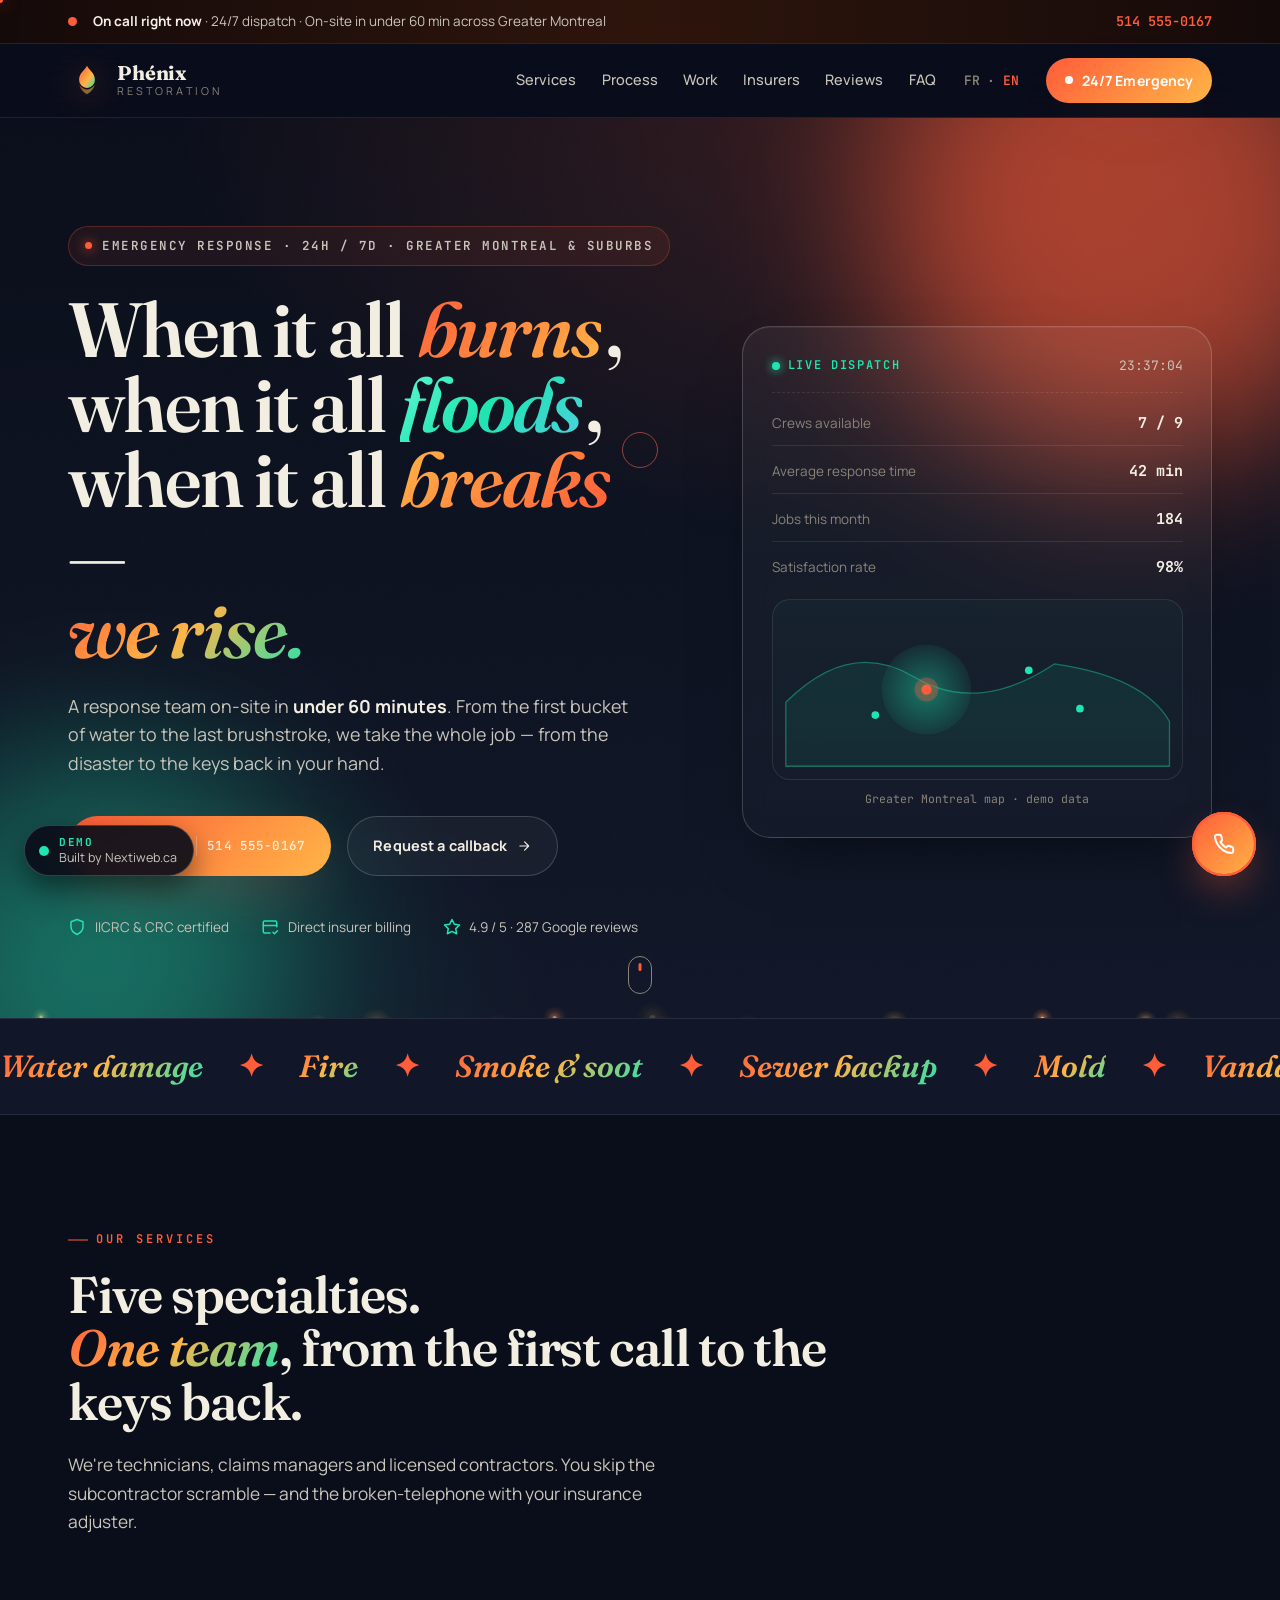
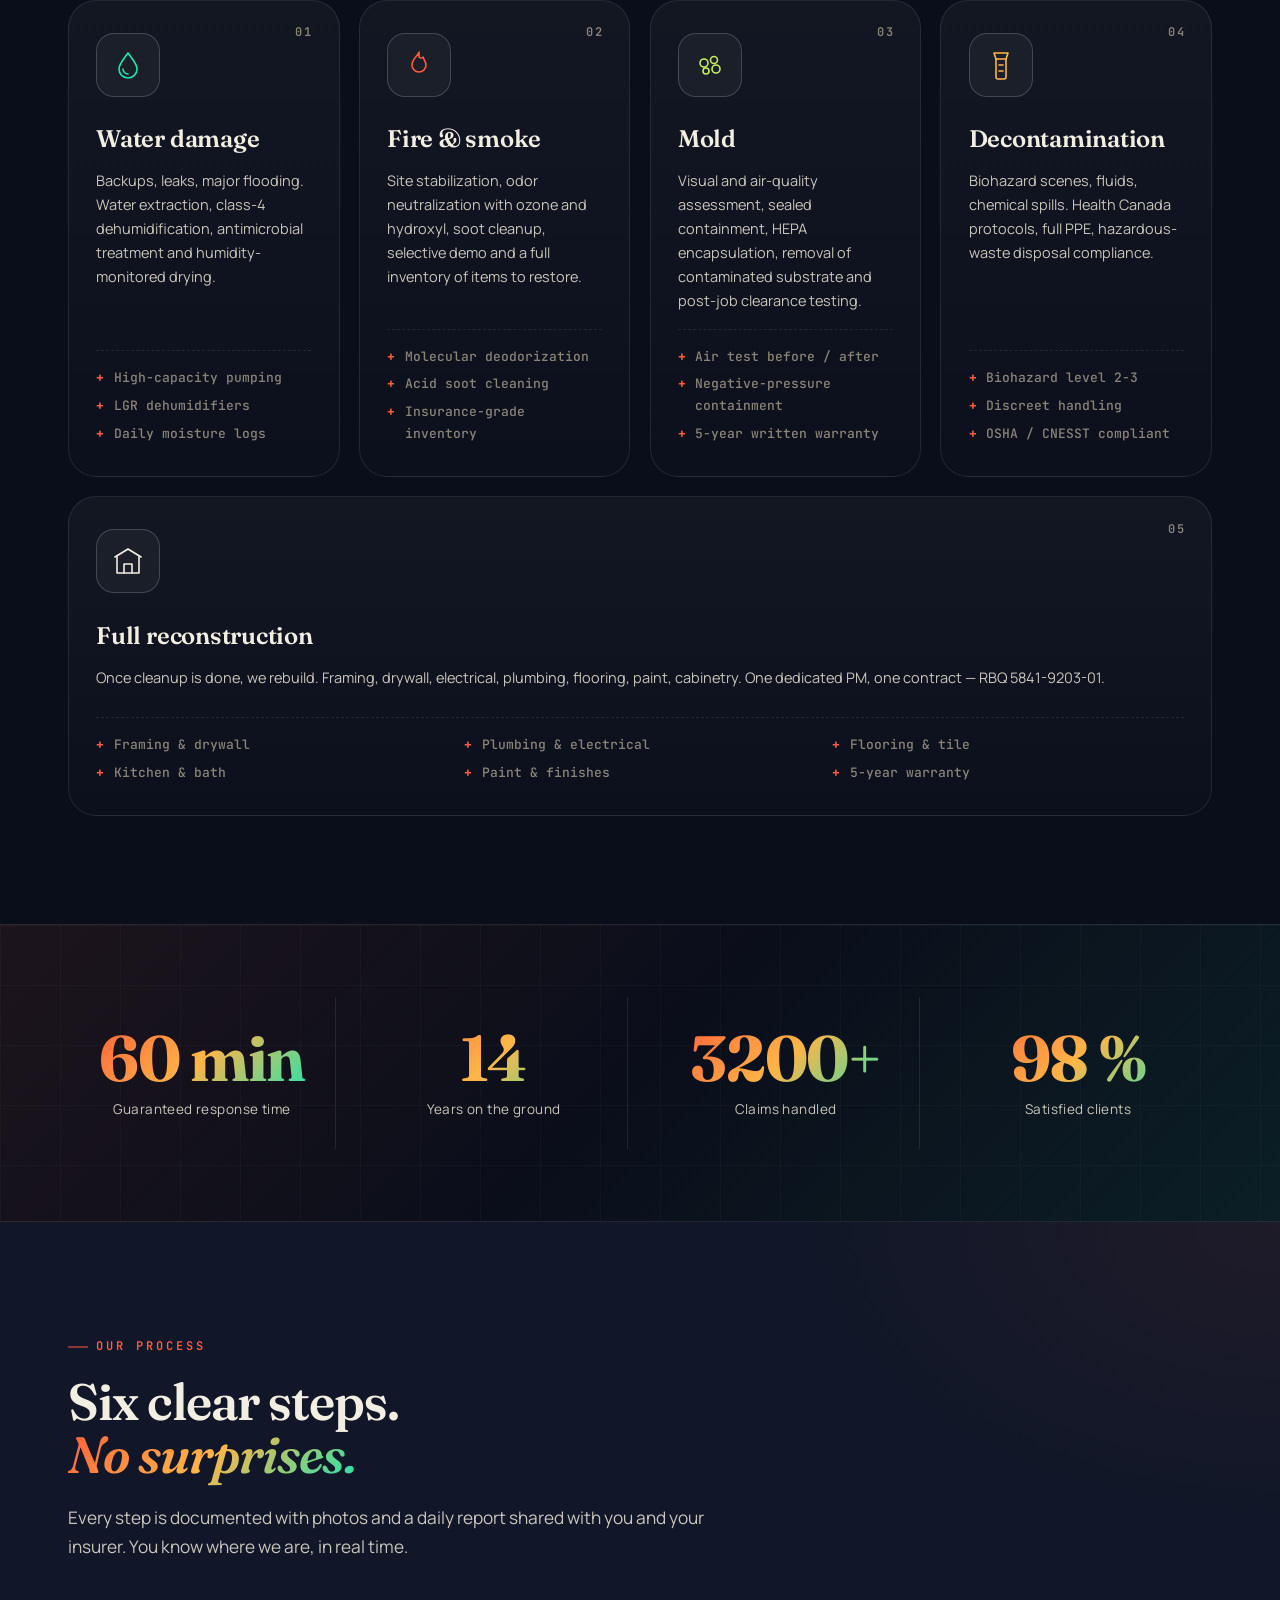
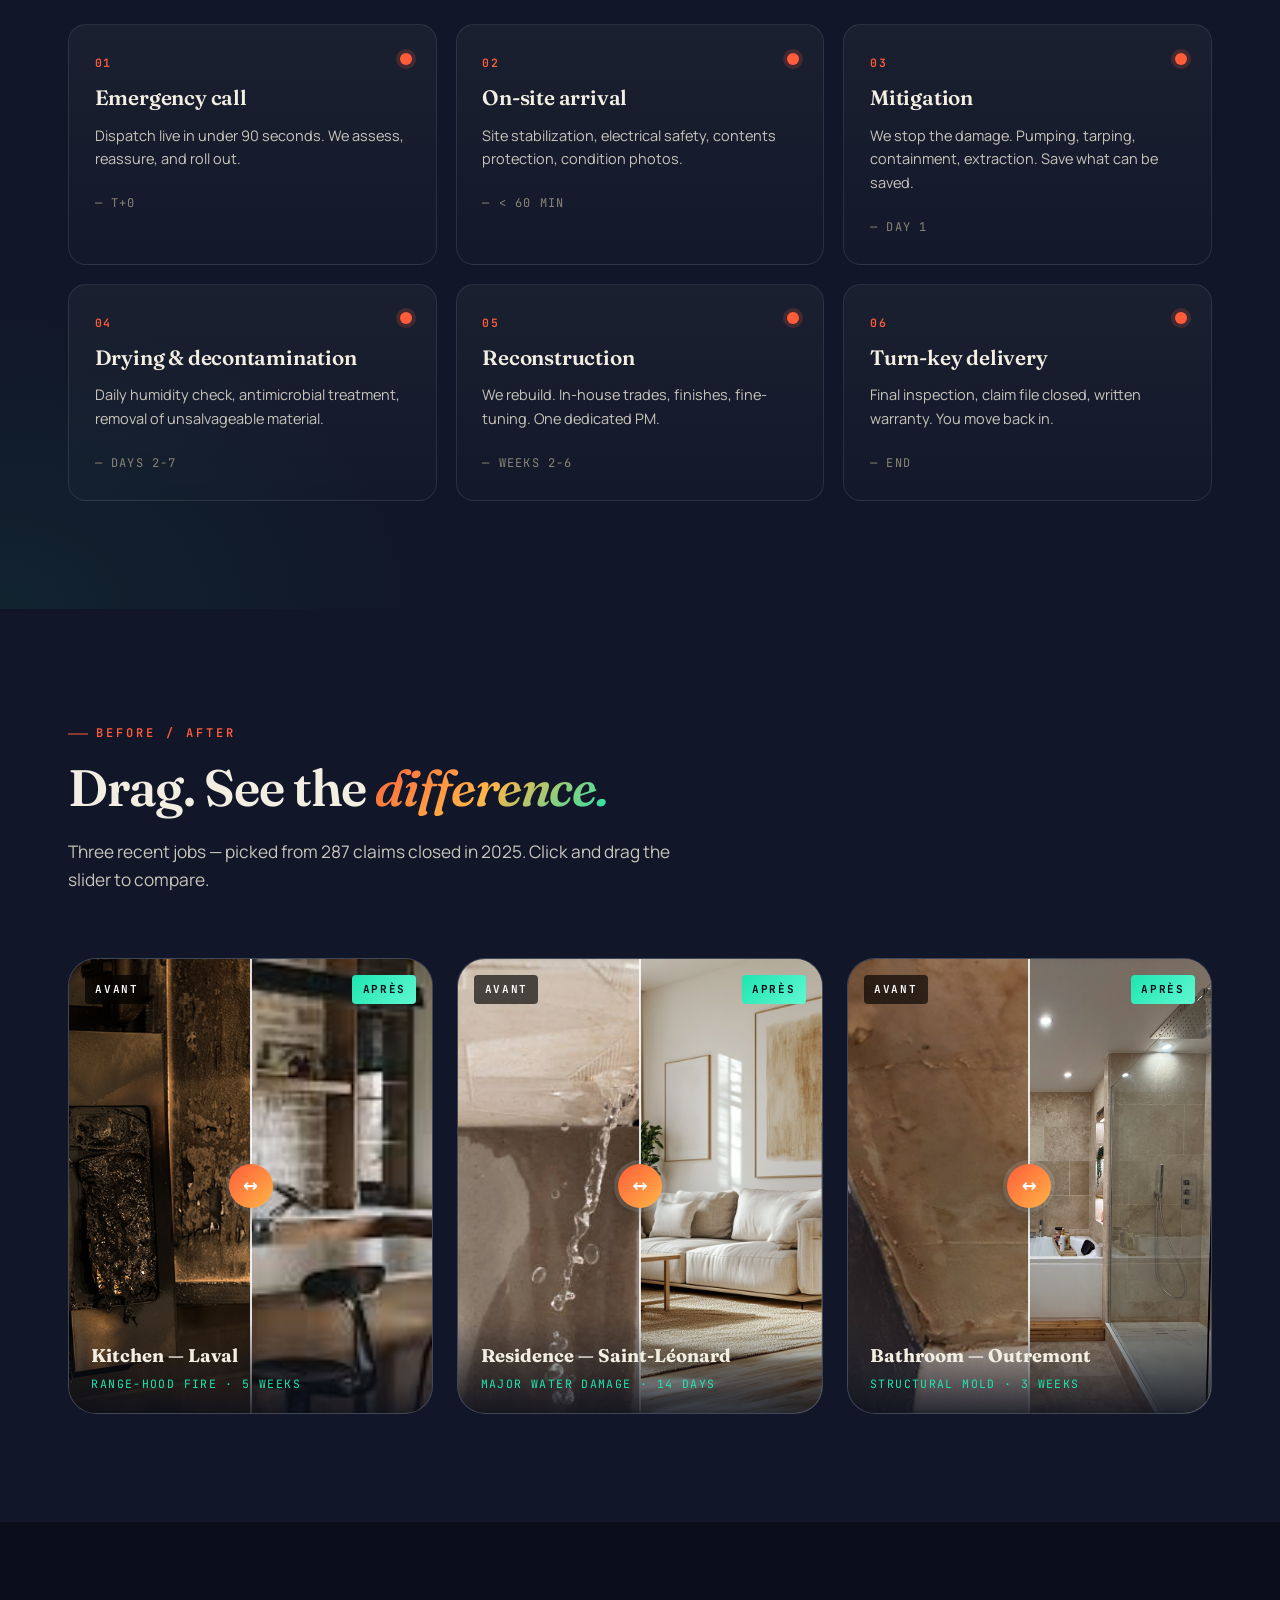
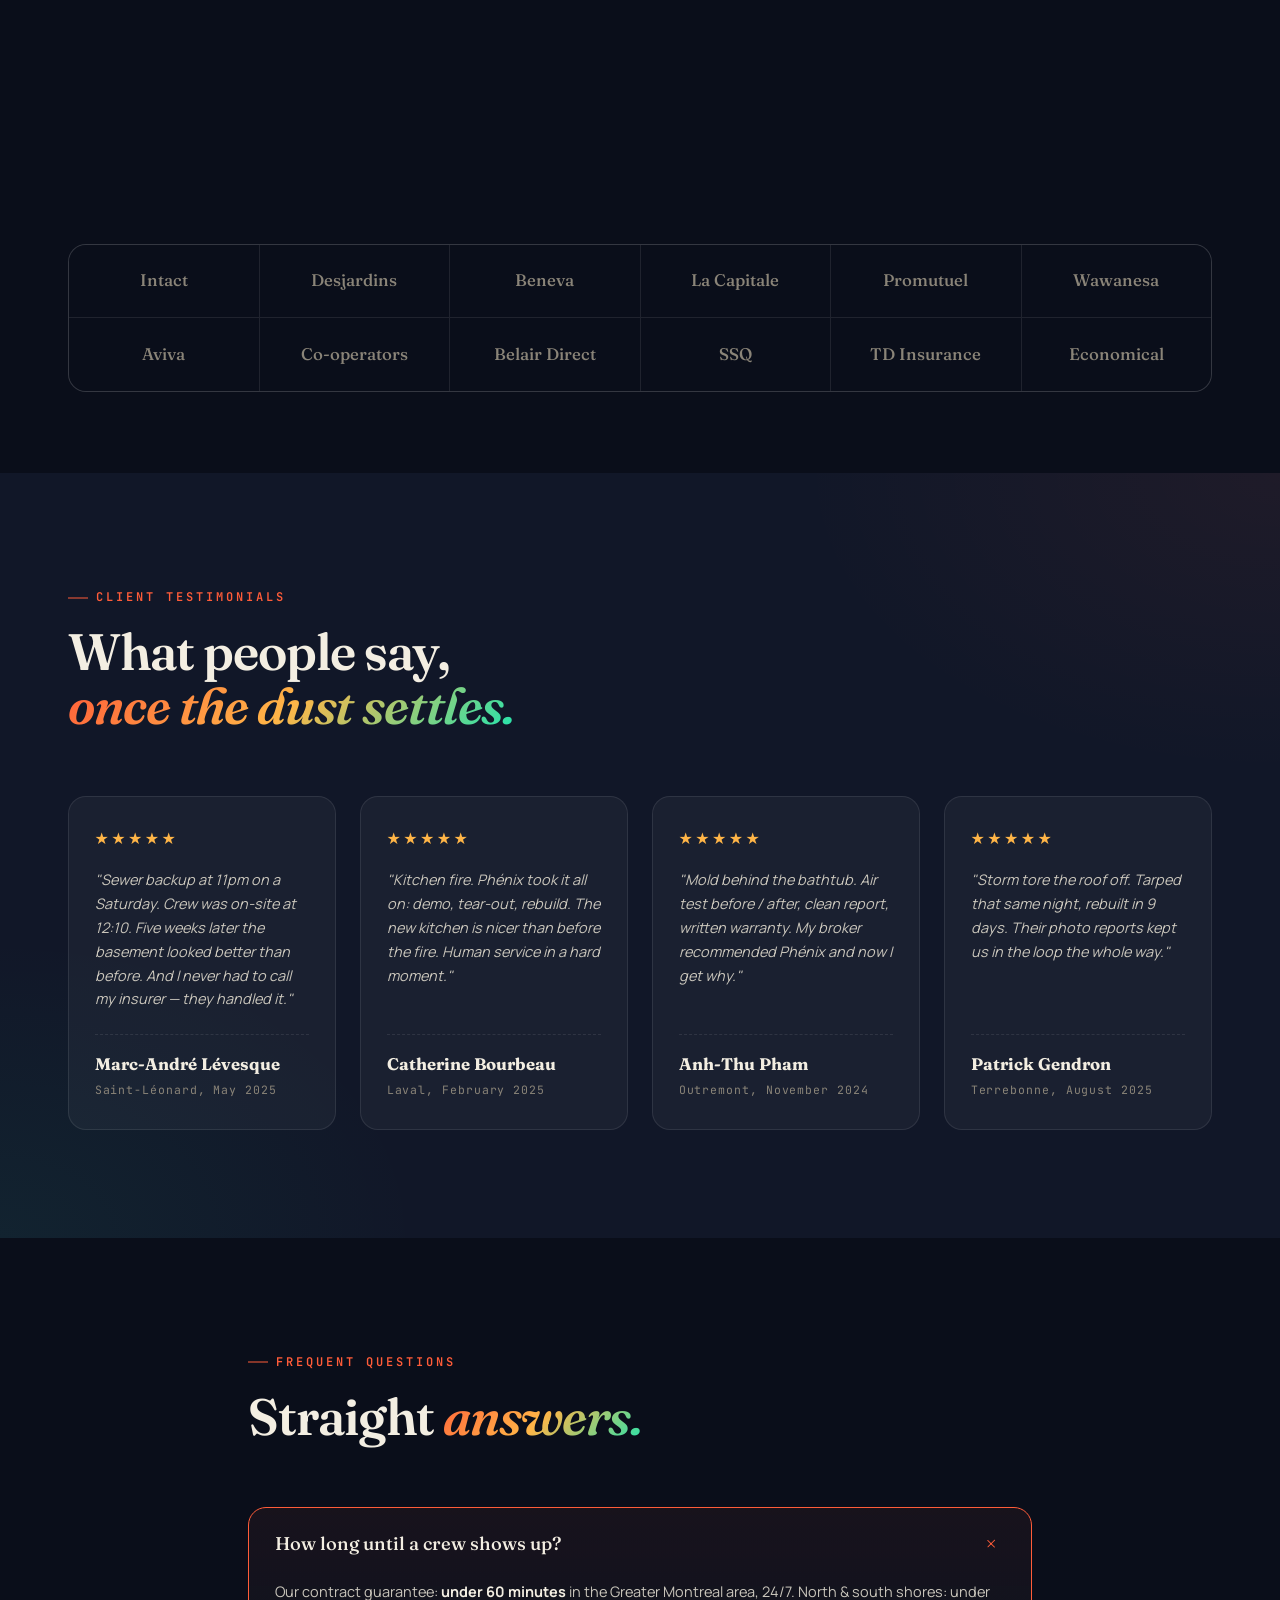
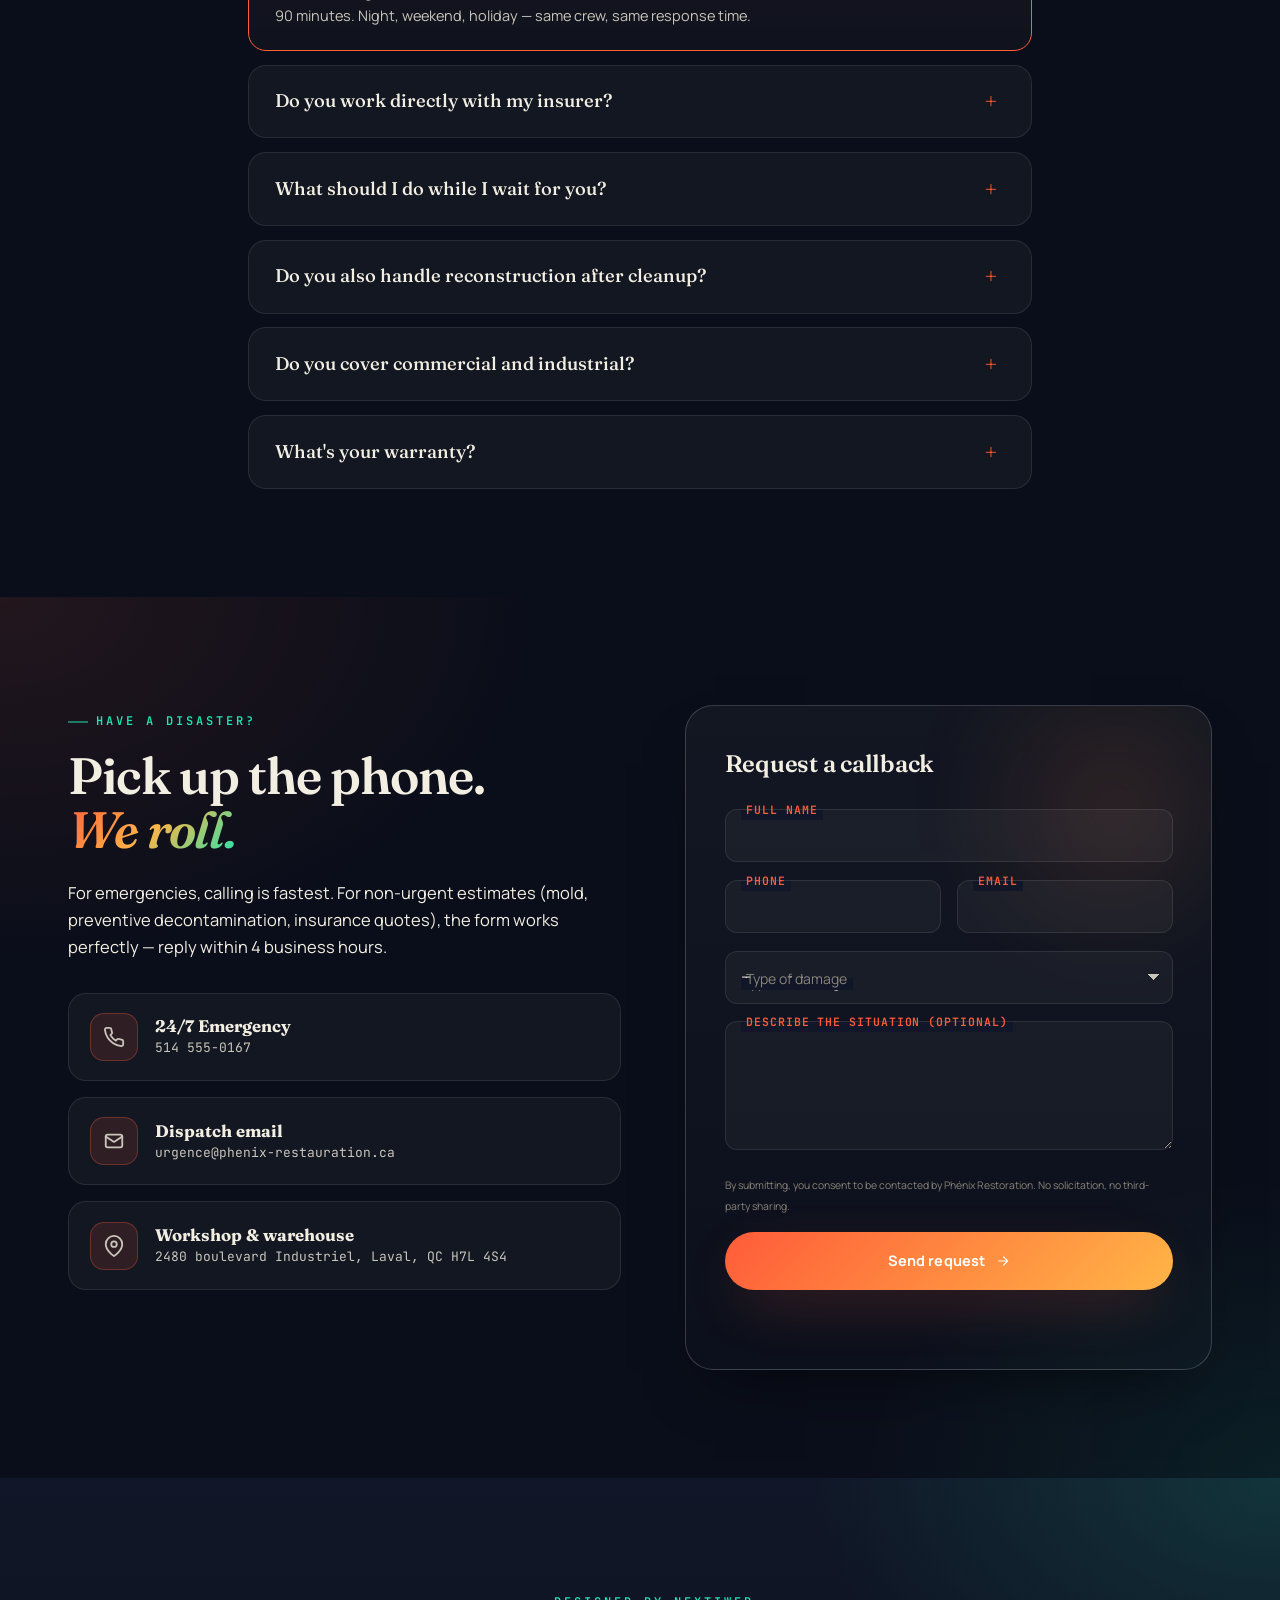
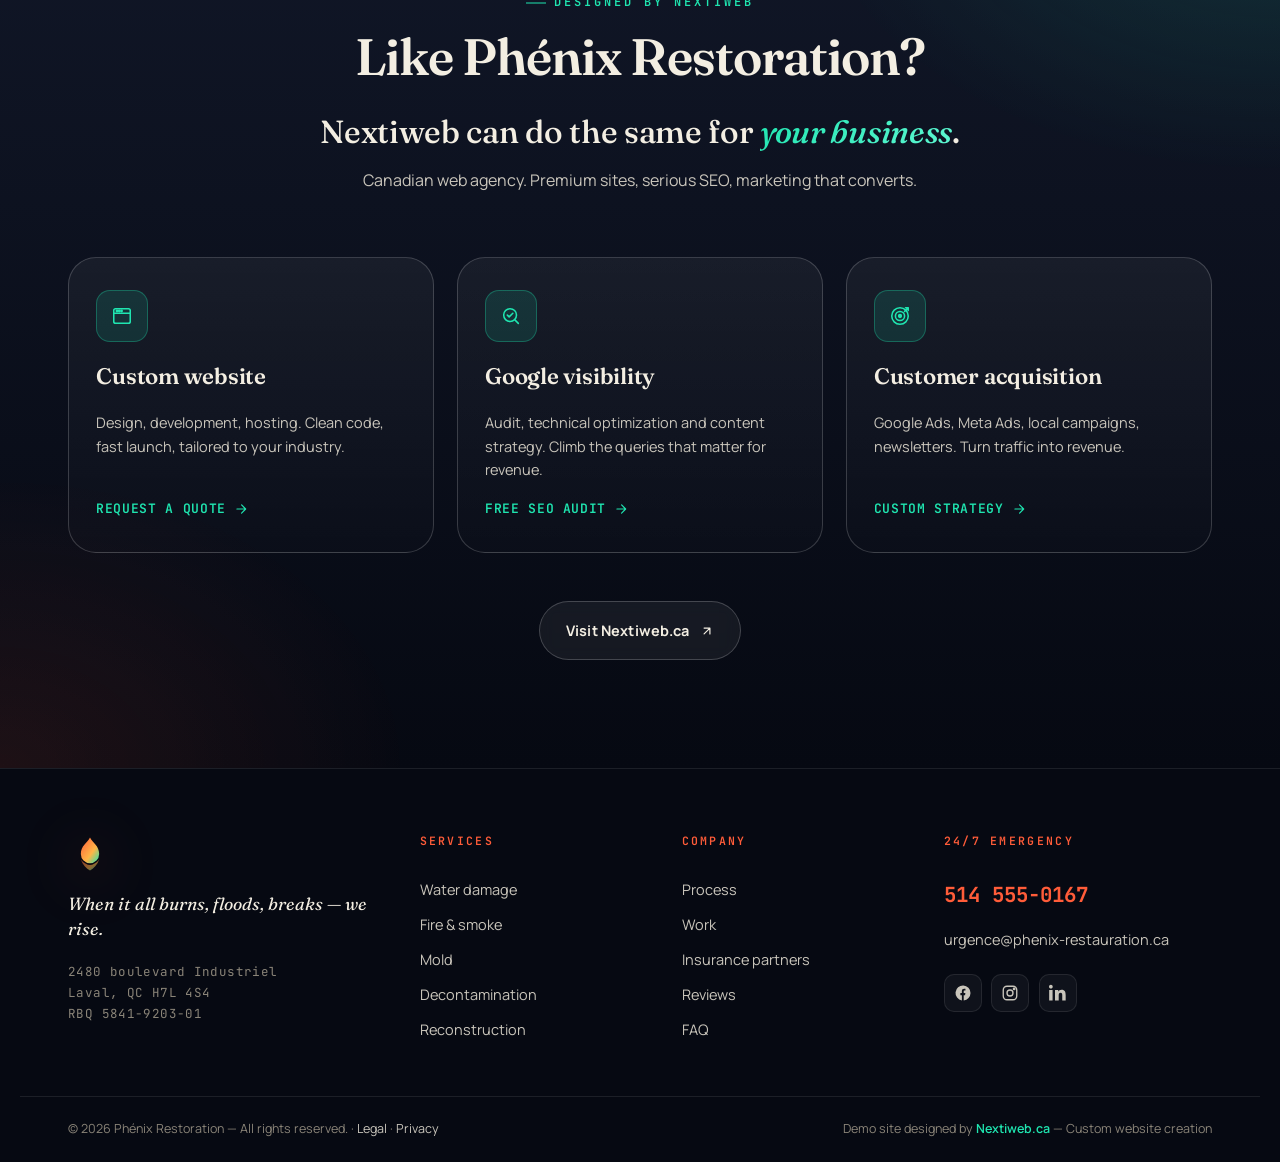
==== index-en.html @ 48ded391 "Restore all 3 BA cards — all client photos are authentic damage I was wrong: degat-eau-avant.jpg sho" ====
<!DOCTYPE html>
<html lang="en-CA">
<head>
  <meta charset="UTF-8" />
  <meta name="viewport" content="width=device-width, initial-scale=1.0" />
  <meta name="theme-color" content="#0a0e1a" />

  <title>Phénix Restoration — 24/7 Disaster Recovery | Water, Fire, Mold · Montreal</title>
  <meta name="description" content="Phénix Restoration responds in under 60 minutes across Quebec: water damage, fire, mold, decontamination and full reconstruction. IICRC certified, partner of major Canadian insurers." />
  <meta name="keywords" content="disaster restoration montreal, water damage quebec, fire restoration canada, mold remediation, 24/7 emergency restoration" />
  <meta name="robots" content="index, follow" />
  <link rel="canonical" href="https://phenix-restauration.ca/index-en.html" />
  <link rel="alternate" hreflang="fr-CA" href="https://phenix-restauration.ca/" />
  <link rel="alternate" hreflang="en-CA" href="https://phenix-restauration.ca/index-en.html" />
  <link rel="alternate" hreflang="x-default" href="https://phenix-restauration.ca/" />

  <meta property="og:locale" content="en_CA" />
  <meta property="og:type" content="website" />
  <meta property="og:title" content="Phénix Restoration — 24/7 Emergency Disaster Recovery" />
  <meta property="og:description" content="On-site in under 60 minutes. Water · Fire · Mold · Decontamination · Reconstruction. IICRC certified." />
  <meta property="og:url" content="https://phenix-restauration.ca/index-en.html" />
  <meta property="og:image" content="https://phenix-restauration.ca/images/og-cover.jpg" />
  <meta property="og:site_name" content="Phénix Restoration" />

  <link rel="icon" type="image/svg+xml" href="data:image/svg+xml,%3Csvg xmlns='http://www.w3.org/2000/svg' viewBox='0 0 64 64'%3E%3Cdefs%3E%3ClinearGradient id='g' x1='0%25' y1='0%25' x2='100%25' y2='100%25'%3E%3Cstop offset='0%25' stop-color='%23ff5c39'/%3E%3Cstop offset='100%25' stop-color='%23ffb547'/%3E%3C/linearGradient%3E%3C/defs%3E%3Ccircle cx='32' cy='32' r='30' fill='%230a0e1a'/%3E%3Cpath d='M32 14c-4 7-12 11-12 21a12 12 0 0024 0c0-10-8-14-12-21z' fill='url(%23g)'/%3E%3C/svg%3E" />

  <link rel="preconnect" href="https://fonts.googleapis.com" />
  <link rel="preconnect" href="https://fonts.gstatic.com" crossorigin />
  <link rel="preconnect" href="https://images.unsplash.com" crossorigin />
  <link href="https://fonts.googleapis.com/css2?family=Fraunces:opsz,wght@9..144,500;9..144,600;9..144,700;9..144,900&family=Manrope:wght@300;400;500;600;700;800&family=JetBrains+Mono:wght@400;600&display=swap" rel="stylesheet" />
  <link rel="stylesheet" href="css/style.css" />
</head>

<body>
  <div class="cursor-follower" id="cursorFollower" aria-hidden="true"></div>
  <div class="cursor-dot" id="cursorDot" aria-hidden="true"></div>

  <a href="#main" class="skip-link">Skip to main content</a>

  <div class="top-strip" role="status">
    <div class="top-strip__inner">
      <span class="pulse-dot" aria-hidden="true"></span>
      <span><strong>On call right now</strong> · 24/7 dispatch · On-site in under 60 min across Greater Montreal</span>
      <a href="tel:+15145550167" class="top-strip__phone">514&nbsp;555-0167</a>
    </div>
  </div>

  <header class="header" id="header" role="banner">
    <div class="header__inner">
      <a href="#hero" class="header__logo" aria-label="Phénix Restoration — Home">
        <span class="logo-mark" aria-hidden="true">
          <svg viewBox="0 0 48 48" width="38" height="38">
            <defs>
              <linearGradient id="logoGrad" x1="0%" y1="0%" x2="100%" y2="100%">
                <stop offset="0%" stop-color="#ff5c39"/>
                <stop offset="60%" stop-color="#ffb547"/>
                <stop offset="100%" stop-color="#1fe5b0"/>
              </linearGradient>
            </defs>
            <path d="M24 6c-3 6-10 9-10 18a10 10 0 0020 0c0-9-7-12-10-18z" fill="url(#logoGrad)"/>
            <path d="M14 30c2 6 6 10 10 12 4-2 8-6 10-12-3 4-7 6-10 6s-7-2-10-6z" fill="url(#logoGrad)" opacity=".55"/>
          </svg>
        </span>
        <span class="logo-text">
          <strong>Phénix</strong>
          <em>restoration</em>
        </span>
      </a>

      <nav class="header__nav" id="nav" aria-label="Main navigation">
        <a href="#services" class="header__link">Services</a>
        <a href="#processus" class="header__link">Process</a>
        <a href="#realisations" class="header__link">Work</a>
        <a href="#assureurs" class="header__link">Insurers</a>
        <a href="#avis" class="header__link">Reviews</a>
        <a href="#faq" class="header__link">FAQ</a>
        <div class="lang-switch" aria-label="Language">
          <a href="index.html" class="lang-switch__link" hreflang="fr-CA" lang="fr-CA">FR</a>
          <span aria-hidden="true">·</span>
          <a href="index-en.html" class="lang-switch__link is-active" hreflang="en-CA" lang="en-CA">EN</a>
        </div>
        <a href="tel:+15145550167" class="header__cta">
          <span class="header__cta-pulse" aria-hidden="true"></span>
          24/7 Emergency
        </a>
      </nav>

      <button class="header__burger" id="burger" aria-label="Open menu" aria-expanded="false" aria-controls="nav">
        <span></span><span></span><span></span>
      </button>
    </div>
  </header>

  <main id="main">

    <section class="hero" id="hero" aria-label="Phénix Restoration — Emergency disaster recovery">
      <canvas class="hero__embers" id="embers" aria-hidden="true"></canvas>
      <div class="hero__noise" aria-hidden="true"></div>
      <div class="hero__glow hero__glow--1" aria-hidden="true"></div>
      <div class="hero__glow hero__glow--2" aria-hidden="true"></div>

      <div class="hero__inner">
        <div class="hero__copy">
          <span class="hero__kicker">
            <span class="kicker-dot" aria-hidden="true"></span>
            Emergency response · 24h / 7d · Greater Montreal &amp; suburbs
          </span>
          <h1 class="hero__title">
            When it all <span class="word-wrap"><span class="word word--fire">burns</span></span>,<br/>
            when it all <span class="word-wrap"><span class="word word--water">floods</span></span>,<br/>
            when it all <span class="word-wrap"><span class="word word--break">breaks</span></span> —<br/>
            <span class="hero__title-end"><em>we rise.</em></span>
          </h1>
          <p class="hero__lead">
            A response team on-site in <strong>under 60 minutes</strong>. From the first bucket of water to the last brushstroke, we take the whole job — from the disaster to the keys back in your hand.
          </p>

          <div class="hero__actions">
            <a href="tel:+15145550167" class="btn btn--primary">
              <svg viewBox="0 0 24 24" width="18" height="18" fill="none" stroke="currentColor" stroke-width="2" stroke-linecap="round" stroke-linejoin="round" aria-hidden="true">
                <path d="M22 16.92v3a2 2 0 0 1-2.18 2 19.79 19.79 0 0 1-8.63-3.07 19.5 19.5 0 0 1-6-6 19.79 19.79 0 0 1-3.07-8.67A2 2 0 0 1 4.11 2h3a2 2 0 0 1 2 1.72 12.84 12.84 0 0 0 .7 2.81 2 2 0 0 1-.45 2.11L8.09 9.91a16 16 0 0 0 6 6l1.27-1.27a2 2 0 0 1 2.11-.45 12.84 12.84 0 0 0 2.81.7A2 2 0 0 1 22 16.92z"/>
              </svg>
              Call now
              <span class="btn__sub">514 555-0167</span>
            </a>
            <a href="#contact" class="btn btn--ghost">
              Request a callback
              <svg viewBox="0 0 24 24" width="14" height="14" fill="none" stroke="currentColor" stroke-width="2" stroke-linecap="round" stroke-linejoin="round" aria-hidden="true"><path d="M5 12h14M13 5l7 7-7 7"/></svg>
            </a>
          </div>

          <ul class="hero__trust">
            <li>
              <svg viewBox="0 0 24 24" width="18" height="18" fill="none" stroke="currentColor" stroke-width="2" stroke-linecap="round" stroke-linejoin="round" aria-hidden="true"><path d="M12 22s8-4 8-10V5l-8-3-8 3v7c0 6 8 10 8 10z"/></svg>
              IICRC &amp; CRC certified
            </li>
            <li>
              <svg viewBox="0 0 24 24" width="18" height="18" fill="none" stroke="currentColor" stroke-width="2" stroke-linecap="round" stroke-linejoin="round" aria-hidden="true"><path d="M21 11.5V6a2 2 0 0 0-2-2H5a2 2 0 0 0-2 2v12a2 2 0 0 0 2 2h7"/><path d="M3 10h18"/><path d="m16 19 2 2 4-4"/></svg>
              Direct insurer billing
            </li>
            <li>
              <svg viewBox="0 0 24 24" width="18" height="18" fill="none" stroke="currentColor" stroke-width="2" stroke-linecap="round" stroke-linejoin="round" aria-hidden="true"><polygon points="12 2 15.09 8.26 22 9.27 17 14.14 18.18 21.02 12 17.77 5.82 21.02 7 14.14 2 9.27 8.91 8.26 12 2"/></svg>
              4.9 / 5 · 287 Google reviews
            </li>
          </ul>
        </div>

        <aside class="hero__panel" aria-label="Dispatch panel">
          <div class="dispatch">
            <div class="dispatch__head">
              <span class="dispatch__live"><span></span> Live dispatch</span>
              <time class="dispatch__clock" id="dispatchClock">--:--:--</time>
            </div>
            <div class="dispatch__rows">
              <div class="dispatch__row">
                <span class="dispatch__label">Crews available</span>
                <span class="dispatch__value">7 / 9</span>
              </div>
              <div class="dispatch__row">
                <span class="dispatch__label">Average response time</span>
                <span class="dispatch__value">42 min</span>
              </div>
              <div class="dispatch__row">
                <span class="dispatch__label">Jobs this month</span>
                <span class="dispatch__value" data-counter="184">0</span>
              </div>
              <div class="dispatch__row">
                <span class="dispatch__label">Satisfaction rate</span>
                <span class="dispatch__value"><span data-counter="98">0</span>%</span>
              </div>
            </div>
            <div class="dispatch__map" aria-hidden="true">
              <svg viewBox="0 0 320 140" width="100%" height="100%">
                <defs>
                  <radialGradient id="mapBlob" cx="50%" cy="50%" r="60%">
                    <stop offset="0%" stop-color="#1fe5b0" stop-opacity=".4"/>
                    <stop offset="100%" stop-color="#1fe5b0" stop-opacity="0"/>
                  </radialGradient>
                </defs>
                <path d="M10 80 Q60 30 110 60 T220 50 Q290 60 310 95 L310 130 L10 130 Z" fill="rgba(31,229,176,.08)" stroke="rgba(31,229,176,.4)" stroke-width="1"/>
                <circle cx="120" cy="70" r="35" fill="url(#mapBlob)"/>
                <circle cx="120" cy="70" r="4" fill="#ff5c39"><animate attributeName="r" values="4;12;4" dur="2.5s" repeatCount="indefinite"/><animate attributeName="opacity" values="1;0;1" dur="2.5s" repeatCount="indefinite"/></circle>
                <circle cx="120" cy="70" r="4" fill="#ff5c39"/>
                <circle cx="200" cy="55" r="3" fill="#1fe5b0"/>
                <circle cx="240" cy="85" r="3" fill="#1fe5b0"/>
                <circle cx="80" cy="90" r="3" fill="#1fe5b0"/>
              </svg>
            </div>
            <p class="dispatch__note">Greater Montreal map · demo data</p>
          </div>
        </aside>
      </div>

      <a href="#urgence-bar" class="hero__scroll" aria-label="Scroll">
        <span></span>
      </a>
    </section>

    <section class="urgence-bar" id="urgence-bar" aria-label="Emergency types covered">
      <div class="marquee">
        <div class="marquee__track">
          <span>Water damage</span><span aria-hidden="true">✦</span>
          <span>Fire</span><span aria-hidden="true">✦</span>
          <span>Smoke &amp; soot</span><span aria-hidden="true">✦</span>
          <span>Sewer backup</span><span aria-hidden="true">✦</span>
          <span>Mold</span><span aria-hidden="true">✦</span>
          <span>Vandalism</span><span aria-hidden="true">✦</span>
          <span>Storm &amp; wind</span><span aria-hidden="true">✦</span>
          <span>Decontamination</span><span aria-hidden="true">✦</span>
          <span>Reconstruction</span><span aria-hidden="true">✦</span>
          <span>Water damage</span><span aria-hidden="true">✦</span>
          <span>Fire</span><span aria-hidden="true">✦</span>
          <span>Smoke &amp; soot</span><span aria-hidden="true">✦</span>
          <span>Sewer backup</span><span aria-hidden="true">✦</span>
          <span>Mold</span><span aria-hidden="true">✦</span>
          <span>Vandalism</span><span aria-hidden="true">✦</span>
          <span>Storm &amp; wind</span><span aria-hidden="true">✦</span>
          <span>Decontamination</span><span aria-hidden="true">✦</span>
          <span>Reconstruction</span><span aria-hidden="true">✦</span>
        </div>
      </div>
    </section>

    <section class="section" id="services" aria-labelledby="services-title">
      <div class="container">
        <div class="section__header">
          <span class="eyebrow">Our services</span>
          <h2 id="services-title" class="section__title">Five specialties.<br/><em>One team</em>, from the first call to the keys back.</h2>
          <p class="section__lead">We're technicians, claims managers and licensed contractors. You skip the subcontractor scramble — and the broken-telephone with your insurance adjuster.</p>
        </div>

        <div class="services">
          <article class="service" data-tilt>
            <div class="service__icon service__icon--water" aria-hidden="true">
              <svg viewBox="0 0 32 32" width="32" height="32" fill="none" stroke="currentColor" stroke-width="1.6" stroke-linecap="round" stroke-linejoin="round">
                <path d="M16 4c-5 7-9 11-9 16a9 9 0 0018 0c0-5-4-9-9-16z"/>
                <path d="M11 20a5 5 0 005 5"/>
              </svg>
            </div>
            <span class="service__num">01</span>
            <h3 class="service__title">Water damage</h3>
            <p>Backups, leaks, major flooding. Water extraction, class-4 dehumidification, antimicrobial treatment and humidity-monitored drying.</p>
            <ul class="service__list">
              <li>High-capacity pumping</li>
              <li>LGR dehumidifiers</li>
              <li>Daily moisture logs</li>
            </ul>
            <span class="service__hover" aria-hidden="true"></span>
          </article>

          <article class="service" data-tilt>
            <div class="service__icon service__icon--fire" aria-hidden="true">
              <svg viewBox="0 0 32 32" width="32" height="32" fill="none" stroke="currentColor" stroke-width="1.6" stroke-linecap="round" stroke-linejoin="round">
                <path d="M16 3c-2 5-7 7-7 13a7 7 0 0014 0c0-3-2-5-3-8-1 1-2 2-4 0z"/>
              </svg>
            </div>
            <span class="service__num">02</span>
            <h3 class="service__title">Fire &amp; smoke</h3>
            <p>Site stabilization, odor neutralization with ozone and hydroxyl, soot cleanup, selective demo and a full inventory of items to restore.</p>
            <ul class="service__list">
              <li>Molecular deodorization</li>
              <li>Acid soot cleaning</li>
              <li>Insurance-grade inventory</li>
            </ul>
            <span class="service__hover" aria-hidden="true"></span>
          </article>

          <article class="service" data-tilt>
            <div class="service__icon service__icon--mold" aria-hidden="true">
              <svg viewBox="0 0 32 32" width="32" height="32" fill="none" stroke="currentColor" stroke-width="1.6" stroke-linecap="round" stroke-linejoin="round">
                <circle cx="10" cy="14" r="4"/>
                <circle cx="20" cy="11" r="3.5"/>
                <circle cx="22" cy="20" r="4"/>
                <circle cx="12" cy="22" r="3"/>
              </svg>
            </div>
            <span class="service__num">03</span>
            <h3 class="service__title">Mold</h3>
            <p>Visual and air-quality assessment, sealed containment, HEPA encapsulation, removal of contaminated substrate and post-job clearance testing.</p>
            <ul class="service__list">
              <li>Air test before / after</li>
              <li>Negative-pressure containment</li>
              <li>5-year written warranty</li>
            </ul>
            <span class="service__hover" aria-hidden="true"></span>
          </article>

          <article class="service" data-tilt>
            <div class="service__icon service__icon--decon" aria-hidden="true">
              <svg viewBox="0 0 32 32" width="32" height="32" fill="none" stroke="currentColor" stroke-width="1.6" stroke-linecap="round" stroke-linejoin="round">
                <path d="M9 4h14l-2 6h-10z"/>
                <path d="M11 10v18a2 2 0 002 2h6a2 2 0 002-2V10"/>
                <path d="M14 16h4M14 22h4"/>
              </svg>
            </div>
            <span class="service__num">04</span>
            <h3 class="service__title">Decontamination</h3>
            <p>Biohazard scenes, fluids, chemical spills. Health Canada protocols, full PPE, hazardous-waste disposal compliance.</p>
            <ul class="service__list">
              <li>Biohazard level 2-3</li>
              <li>Discreet handling</li>
              <li>OSHA / CNESST compliant</li>
            </ul>
            <span class="service__hover" aria-hidden="true"></span>
          </article>

          <article class="service service--wide" data-tilt>
            <div class="service__icon service__icon--rebuild" aria-hidden="true">
              <svg viewBox="0 0 32 32" width="32" height="32" fill="none" stroke="currentColor" stroke-width="1.6" stroke-linecap="round" stroke-linejoin="round">
                <path d="M3 12 16 4l13 8"/>
                <path d="M5 11v17h22V11"/>
                <path d="M12 28v-9h8v9"/>
              </svg>
            </div>
            <span class="service__num">05</span>
            <h3 class="service__title">Full reconstruction</h3>
            <p>Once cleanup is done, we rebuild. Framing, drywall, electrical, plumbing, flooring, paint, cabinetry. One dedicated PM, one contract — RBQ 5841-9203-01.</p>
            <ul class="service__list service__list--cols">
              <li>Framing &amp; drywall</li>
              <li>Plumbing &amp; electrical</li>
              <li>Flooring &amp; tile</li>
              <li>Kitchen &amp; bath</li>
              <li>Paint &amp; finishes</li>
              <li>5-year warranty</li>
            </ul>
            <span class="service__hover" aria-hidden="true"></span>
          </article>
        </div>
      </div>
    </section>

    <section class="stats-banner" aria-label="Key numbers">
      <div class="container">
        <div class="stats-banner__grid">
          <div class="stat-card">
            <strong data-counter="60" data-suffix=" min">0</strong>
            <span>Guaranteed response time</span>
          </div>
          <div class="stat-card">
            <strong data-counter="14">0</strong>
            <span>Years on the ground</span>
          </div>
          <div class="stat-card">
            <strong data-counter="3200" data-suffix="+">0</strong>
            <span>Claims handled</span>
          </div>
          <div class="stat-card">
            <strong data-counter="98" data-suffix=" %">0</strong>
            <span>Satisfied clients</span>
          </div>
        </div>
      </div>
    </section>

    <section class="section section--alt" id="processus" aria-labelledby="process-title">
      <div class="container">
        <div class="section__header">
          <span class="eyebrow">Our process</span>
          <h2 id="process-title" class="section__title">Six clear steps.<br/><em>No surprises.</em></h2>
          <p class="section__lead">Every step is documented with photos and a daily report shared with you and your insurer. You know where we are, in real time.</p>
        </div>

        <ol class="timeline">
          <li class="timeline__step">
            <span class="timeline__num">01</span>
            <div class="timeline__bullet" aria-hidden="true"></div>
            <h3>Emergency call</h3>
            <p>Dispatch live in under 90 seconds. We assess, reassure, and roll out.</p>
            <span class="timeline__time">— T+0</span>
          </li>
          <li class="timeline__step">
            <span class="timeline__num">02</span>
            <div class="timeline__bullet" aria-hidden="true"></div>
            <h3>On-site arrival</h3>
            <p>Site stabilization, electrical safety, contents protection, condition photos.</p>
            <span class="timeline__time">— &lt; 60 min</span>
          </li>
          <li class="timeline__step">
            <span class="timeline__num">03</span>
            <div class="timeline__bullet" aria-hidden="true"></div>
            <h3>Mitigation</h3>
            <p>We stop the damage. Pumping, tarping, containment, extraction. Save what can be saved.</p>
            <span class="timeline__time">— Day 1</span>
          </li>
          <li class="timeline__step">
            <span class="timeline__num">04</span>
            <div class="timeline__bullet" aria-hidden="true"></div>
            <h3>Drying &amp; decontamination</h3>
            <p>Daily humidity check, antimicrobial treatment, removal of unsalvageable material.</p>
            <span class="timeline__time">— Days 2-7</span>
          </li>
          <li class="timeline__step">
            <span class="timeline__num">05</span>
            <div class="timeline__bullet" aria-hidden="true"></div>
            <h3>Reconstruction</h3>
            <p>We rebuild. In-house trades, finishes, fine-tuning. One dedicated PM.</p>
            <span class="timeline__time">— Weeks 2-6</span>
          </li>
          <li class="timeline__step">
            <span class="timeline__num">06</span>
            <div class="timeline__bullet" aria-hidden="true"></div>
            <h3>Turn-key delivery</h3>
            <p>Final inspection, claim file closed, written warranty. You move back in.</p>
            <span class="timeline__time">— End</span>
          </li>
        </ol>
      </div>
    </section>

    <section class="section section--ba" id="realisations" aria-labelledby="ba-title">
      <div class="container">
        <div class="section__header">
          <span class="eyebrow">Before / after</span>
          <h2 id="ba-title" class="section__title">Drag. See the <em>difference.</em></h2>
          <p class="section__lead">Three recent jobs — picked from 287 claims closed in 2025. Click and drag the slider to compare.</p>
        </div>

        <div class="ba-grid">
          <figure class="ba" data-ba>
            <div class="ba__before"><img src="images/cuisine-avant.jpg" alt="Kitchen after fire, soot on walls and burnt cabinets" width="1200" height="800" loading="lazy"/></div>
            <div class="ba__after"><img src="images/cuisine-apres.jpg" alt="Rebuilt and refinished kitchen after fire" width="1200" height="800" loading="lazy"/></div>
            <div class="ba__handle" aria-hidden="true"><span></span></div>
            <input type="range" min="0" max="100" value="50" class="ba__range" aria-label="Before / after slider — kitchen fire"/>
            <figcaption class="ba__cap">
              <strong>Kitchen — Laval</strong>
              <span>Range-hood fire · 5 weeks</span>
            </figcaption>
          </figure>

          <figure class="ba" data-ba>
            <div class="ba__before"><img src="images/degat-eau-avant.jpg" alt="Damaged ceiling with major water leak and infiltration" width="1200" height="800" loading="lazy"/></div>
            <div class="ba__after"><img src="images/salon-apres.jpg" alt="Living room restored and refinished after water damage" width="1200" height="800" loading="lazy"/></div>
            <div class="ba__handle" aria-hidden="true"><span></span></div>
            <input type="range" min="0" max="100" value="50" class="ba__range" aria-label="Before / after slider — water damage"/>
            <figcaption class="ba__cap">
              <strong>Residence — Saint-Léonard</strong>
              <span>Major water damage · 14 days</span>
            </figcaption>
          </figure>

          <figure class="ba" data-ba>
            <div class="ba__before"><img src="images/moisissure-avant.jpg" alt="Ceiling and wall damaged by mold and moisture" width="1200" height="800" loading="lazy"/></div>
            <div class="ba__after"><img src="images/salle-bain-apres.webp" alt="Bathroom after full decontamination and renovation" width="1200" height="800" loading="lazy"/></div>
            <div class="ba__handle" aria-hidden="true"><span></span></div>
            <input type="range" min="0" max="100" value="50" class="ba__range" aria-label="Before / after slider — mold damage"/>
            <figcaption class="ba__cap">
              <strong>Bathroom — Outremont</strong>
              <span>Structural mold · 3 weeks</span>
            </figcaption>
          </figure>
        </div>
      </div>
    </section>

    <section class="section section--insurers" id="assureurs" aria-labelledby="insurers-title">
      <div class="container">
        <div class="section__header section__header--center">
          <span class="eyebrow">Accredited partners</span>
          <h2 id="insurers-title" class="section__title section__title--center">We speak fluent <em>"insurance"</em>.</h2>
          <p class="section__lead section__lead--center">Direct billing, claim file management, transparent communication with your adjuster. You don't pay a cent up front.</p>
        </div>

        <div class="logos">
          <span class="logos__item">Intact</span>
          <span class="logos__item">Desjardins</span>
          <span class="logos__item">Beneva</span>
          <span class="logos__item">La Capitale</span>
          <span class="logos__item">Promutuel</span>
          <span class="logos__item">Wawanesa</span>
          <span class="logos__item">Aviva</span>
          <span class="logos__item">Co-operators</span>
          <span class="logos__item">Belair Direct</span>
          <span class="logos__item">SSQ</span>
          <span class="logos__item">TD Insurance</span>
          <span class="logos__item">Economical</span>
        </div>
      </div>
    </section>

    <section class="section section--alt" id="avis" aria-labelledby="reviews-title">
      <div class="container">
        <div class="section__header">
          <span class="eyebrow">Client testimonials</span>
          <h2 id="reviews-title" class="section__title">What people say,<br/><em>once the dust settles.</em></h2>
        </div>

        <div class="reviews">
          <article class="review">
            <div class="review__stars" aria-label="5 of 5">★★★★★</div>
            <blockquote>"Sewer backup at 11pm on a Saturday. Crew was on-site at 12:10. Five weeks later the basement looked better than before. And I never had to call my insurer — they handled it."</blockquote>
            <footer>
              <strong>Marc-André Lévesque</strong>
              <span>Saint-Léonard, May 2025</span>
            </footer>
          </article>
          <article class="review">
            <div class="review__stars" aria-label="5 of 5">★★★★★</div>
            <blockquote>"Kitchen fire. Phénix took it all on: demo, tear-out, rebuild. The new kitchen is nicer than before the fire. Human service in a hard moment."</blockquote>
            <footer>
              <strong>Catherine Bourbeau</strong>
              <span>Laval, February 2025</span>
            </footer>
          </article>
          <article class="review">
            <div class="review__stars" aria-label="5 of 5">★★★★★</div>
            <blockquote>"Mold behind the bathtub. Air test before / after, clean report, written warranty. My broker recommended Phénix and now I get why."</blockquote>
            <footer>
              <strong>Anh-Thu Pham</strong>
              <span>Outremont, November 2024</span>
            </footer>
          </article>
          <article class="review">
            <div class="review__stars" aria-label="5 of 5">★★★★★</div>
            <blockquote>"Storm tore the roof off. Tarped that same night, rebuilt in 9 days. Their photo reports kept us in the loop the whole way."</blockquote>
            <footer>
              <strong>Patrick Gendron</strong>
              <span>Terrebonne, August 2025</span>
            </footer>
          </article>
        </div>
      </div>
    </section>

    <section class="section" id="faq" aria-labelledby="faq-title">
      <div class="container container--narrow">
        <div class="section__header">
          <span class="eyebrow">Frequent questions</span>
          <h2 id="faq-title" class="section__title">Straight <em>answers.</em></h2>
        </div>

        <div class="faq">
          <details class="faq__item" open>
            <summary>How long until a crew shows up?</summary>
            <div class="faq__body">
              <p>Our contract guarantee: <strong>under 60 minutes</strong> in the Greater Montreal area, 24/7. North &amp; south shores: under 90 minutes. Night, weekend, holiday — same crew, same response time.</p>
            </div>
          </details>
          <details class="faq__item">
            <summary>Do you work directly with my insurer?</summary>
            <div class="faq__body">
              <p>Yes. We're accredited partners of every major Canadian insurer: Intact, Desjardins, La Capitale, Beneva, Promutuel, Wawanesa, Aviva, Co-operators, Belair Direct, SSQ, TD Insurance, Economical. We handle <strong>direct billing</strong> and the claim file. You don't pull out your credit card.</p>
            </div>
          </details>
          <details class="faq__item">
            <summary>What should I do while I wait for you?</summary>
            <div class="faq__body">
              <p>Shut off water or gas <em>if it's safe to do so</em>. <strong>Do not enter</strong> flooded rooms if power is still live. Photograph the damage for your insurer (wide shots, close-ups, appliance labels if possible). Our dispatch stays on the line with you until the crew arrives.</p>
            </div>
          </details>
          <details class="faq__item">
            <summary>Do you also handle reconstruction after cleanup?</summary>
            <div class="faq__body">
              <p>Yes. We take the full chain: emergency, mitigation, drying, decontamination, selective demo, and <strong>rebuild</strong> (drywall, flooring, paint, electrical, plumbing, cabinetry, finishes). RBQ 5841-9203-01. One contact, one contract, from disaster to delivery.</p>
            </div>
          </details>
          <details class="faq__item">
            <summary>Do you cover commercial and industrial?</summary>
            <div class="faq__body">
              <p>Yes. Offices, retail, condos, industrial workshops, restaurants, schools. We work with property managers and commercial insurance carriers. After-hours intervention available to minimize operational impact.</p>
            </div>
          </details>
          <details class="faq__item">
            <summary>What's your warranty?</summary>
            <div class="faq__body">
              <p><strong>5 years written</strong> on mold remediation and on reconstruction. GCR Habitation plan warranty for jobs over $25K on new residential. All technicians are IICRC-certified; project managers, CRC-credentialed.</p>
            </div>
          </details>
        </div>
      </div>
    </section>

    <section class="section section--contact" id="contact" aria-labelledby="contact-title">
      <div class="container container--split">
        <div class="contact__copy">
          <span class="eyebrow eyebrow--light">Have a disaster?</span>
          <h2 id="contact-title" class="section__title">Pick up the phone.<br/><em>We roll.</em></h2>
          <p>For emergencies, calling is fastest. For non-urgent estimates (mold, preventive decontamination, insurance quotes), the form works perfectly — reply within 4 business hours.</p>

          <div class="contact__channels">
            <a href="tel:+15145550167" class="contact__channel">
              <span class="contact__channel-icon" aria-hidden="true">
                <svg viewBox="0 0 24 24" width="22" height="22" fill="none" stroke="currentColor" stroke-width="2" stroke-linecap="round" stroke-linejoin="round"><path d="M22 16.92v3a2 2 0 0 1-2.18 2 19.79 19.79 0 0 1-8.63-3.07 19.5 19.5 0 0 1-6-6 19.79 19.79 0 0 1-3.07-8.67A2 2 0 0 1 4.11 2h3a2 2 0 0 1 2 1.72 12.84 12.84 0 0 0 .7 2.81 2 2 0 0 1-.45 2.11L8.09 9.91a16 16 0 0 0 6 6l1.27-1.27a2 2 0 0 1 2.11-.45 12.84 12.84 0 0 0 2.81.7A2 2 0 0 1 22 16.92z"/></svg>
              </span>
              <div>
                <strong>24/7 Emergency</strong>
                <span>514 555-0167</span>
              </div>
            </a>
            <a href="mailto:urgence@phenix-restauration.ca" class="contact__channel">
              <span class="contact__channel-icon" aria-hidden="true">
                <svg viewBox="0 0 24 24" width="22" height="22" fill="none" stroke="currentColor" stroke-width="2" stroke-linecap="round" stroke-linejoin="round"><rect x="3" y="5" width="18" height="14" rx="2"/><path d="m3 7 9 6 9-6"/></svg>
              </span>
              <div>
                <strong>Dispatch email</strong>
                <span>urgence@phenix-restauration.ca</span>
              </div>
            </a>
            <div class="contact__channel">
              <span class="contact__channel-icon" aria-hidden="true">
                <svg viewBox="0 0 24 24" width="22" height="22" fill="none" stroke="currentColor" stroke-width="2" stroke-linecap="round" stroke-linejoin="round"><path d="M21 10c0 7-9 13-9 13S3 17 3 10a9 9 0 0 1 18 0z"/><circle cx="12" cy="10" r="3"/></svg>
              </span>
              <div>
                <strong>Workshop &amp; warehouse</strong>
                <span>2480 boulevard Industriel, Laval, QC H7L 4S4</span>
              </div>
            </div>
          </div>
        </div>

        <form class="contact__form" id="contactForm" aria-label="Request form" novalidate>
          <h3 class="contact__form-title">Request a callback</h3>
          <div class="field">
            <input type="text" id="name" name="name" required autocomplete="name" />
            <label for="name">Full name</label>
          </div>
          <div class="field-row">
            <div class="field">
              <input type="tel" id="phone" name="phone" required autocomplete="tel" />
              <label for="phone">Phone</label>
            </div>
            <div class="field">
              <input type="email" id="email" name="email" required autocomplete="email" />
              <label for="email">Email</label>
            </div>
          </div>
          <div class="field">
            <select id="type" name="type" required>
              <option value="" disabled selected>Type of damage</option>
              <option>Water damage</option>
              <option>Fire / smoke</option>
              <option>Mold</option>
              <option>Decontamination</option>
              <option>Reconstruction</option>
              <option>Other / Non-urgent</option>
            </select>
            <label for="type">Type of damage</label>
          </div>
          <div class="field">
            <textarea id="message" name="message" rows="4"></textarea>
            <label for="message">Describe the situation (optional)</label>
          </div>
          <p class="contact__rgpd">
            <small>By submitting, you consent to be contacted by Phénix Restoration. No solicitation, no third-party sharing.</small>
          </p>
          <button type="submit" class="btn btn--primary btn--full">
            Send request
            <svg viewBox="0 0 24 24" width="14" height="14" fill="none" stroke="currentColor" stroke-width="2" stroke-linecap="round" stroke-linejoin="round" aria-hidden="true"><path d="M5 12h14M13 5l7 7-7 7"/></svg>
          </button>
          <p class="contact__success" id="contactSuccess" role="status"></p>
        </form>
      </div>
    </section>

  </main>

  <section class="nextiweb" id="nextiweb-services" aria-labelledby="nextiweb-title">
    <div class="nextiweb__bg" aria-hidden="true"></div>
    <div class="container">
      <div class="nextiweb__header">
        <span class="eyebrow eyebrow--light">Designed by Nextiweb</span>
        <h2 id="nextiweb-title" class="section__title section__title--center">Like Phénix Restoration?</h2>
        <p class="nextiweb__sub">Nextiweb can do the same for <em>your business</em>.</p>
        <p class="nextiweb__lead">Canadian web agency. Premium sites, serious SEO, marketing that converts.</p>
      </div>

      <div class="nextiweb__grid">
        <a class="ncard" href="https://nextiweb.ca/creation-site.html" target="_blank" rel="noopener" aria-label="Custom website creation — request a quote">
          <span class="ncard__icon" aria-hidden="true">
            <svg viewBox="0 0 24 24" width="22" height="22" fill="none" stroke="currentColor" stroke-width="1.7" stroke-linecap="round" stroke-linejoin="round">
              <rect x="3" y="4" width="18" height="16" rx="2"/>
              <path d="M3 9h18"/>
              <circle cx="6.5" cy="6.5" r=".7" fill="currentColor"/>
              <circle cx="9" cy="6.5" r=".7" fill="currentColor"/>
              <circle cx="11.5" cy="6.5" r=".7" fill="currentColor"/>
            </svg>
          </span>
          <h3 class="ncard__title">Custom website</h3>
          <p class="ncard__text">Design, development, hosting. Clean code, fast launch, tailored to your industry.</p>
          <span class="ncard__cta">
            Request a quote
            <svg class="ncard__arrow" viewBox="0 0 24 24" width="14" height="14" fill="none" stroke="currentColor" stroke-width="2" stroke-linecap="round" stroke-linejoin="round" aria-hidden="true"><path d="M5 12h14M13 5l7 7-7 7"/></svg>
          </span>
        </a>

        <a class="ncard" href="https://nextiweb.ca/seo.html" target="_blank" rel="noopener" aria-label="SEO — free audit">
          <span class="ncard__icon" aria-hidden="true">
            <svg viewBox="0 0 24 24" width="22" height="22" fill="none" stroke="currentColor" stroke-width="1.7" stroke-linecap="round" stroke-linejoin="round">
              <circle cx="11" cy="11" r="7"/>
              <path d="m20 20-3.5-3.5"/>
              <path d="m8 11 2 2 4-4"/>
            </svg>
          </span>
          <h3 class="ncard__title">Google visibility</h3>
          <p class="ncard__text">Audit, technical optimization and content strategy. Climb the queries that matter for revenue.</p>
          <span class="ncard__cta">
            Free SEO audit
            <svg class="ncard__arrow" viewBox="0 0 24 24" width="14" height="14" fill="none" stroke="currentColor" stroke-width="2" stroke-linecap="round" stroke-linejoin="round" aria-hidden="true"><path d="M5 12h14M13 5l7 7-7 7"/></svg>
          </span>
        </a>

        <a class="ncard" href="https://nextiweb.ca/marketing-digital.html" target="_blank" rel="noopener" aria-label="Digital marketing — custom strategy">
          <span class="ncard__icon" aria-hidden="true">
            <svg viewBox="0 0 24 24" width="22" height="22" fill="none" stroke="currentColor" stroke-width="1.7" stroke-linecap="round" stroke-linejoin="round">
              <circle cx="12" cy="12" r="9"/>
              <circle cx="12" cy="12" r="5"/>
              <circle cx="12" cy="12" r="1.5" fill="currentColor"/>
              <path d="m17 7 4-4M21 3h-3M21 3v3"/>
            </svg>
          </span>
          <h3 class="ncard__title">Customer acquisition</h3>
          <p class="ncard__text">Google Ads, Meta Ads, local campaigns, newsletters. Turn traffic into revenue.</p>
          <span class="ncard__cta">
            Custom strategy
            <svg class="ncard__arrow" viewBox="0 0 24 24" width="14" height="14" fill="none" stroke="currentColor" stroke-width="2" stroke-linecap="round" stroke-linejoin="round" aria-hidden="true"><path d="M5 12h14M13 5l7 7-7 7"/></svg>
          </span>
        </a>
      </div>

      <div class="nextiweb__cta">
        <a href="https://nextiweb.ca" target="_blank" rel="noopener" class="btn btn--ghost btn--ghost-light">
          Visit Nextiweb.ca
          <svg viewBox="0 0 24 24" width="14" height="14" fill="none" stroke="currentColor" stroke-width="2" stroke-linecap="round" stroke-linejoin="round" aria-hidden="true"><path d="M7 17 17 7M7 7h10v10"/></svg>
        </a>
      </div>
    </div>
  </section>

  <footer class="footer" role="contentinfo">
    <div class="container footer__inner">
      <div class="footer__brand">
        <span class="logo-mark logo-mark--lg" aria-hidden="true">
          <svg viewBox="0 0 48 48" width="44" height="44">
            <defs>
              <linearGradient id="logoGradFooter" x1="0%" y1="0%" x2="100%" y2="100%">
                <stop offset="0%" stop-color="#ff5c39"/>
                <stop offset="60%" stop-color="#ffb547"/>
                <stop offset="100%" stop-color="#1fe5b0"/>
              </linearGradient>
            </defs>
            <path d="M24 6c-3 6-10 9-10 18a10 10 0 0020 0c0-9-7-12-10-18z" fill="url(#logoGradFooter)"/>
            <path d="M14 30c2 6 6 10 10 12 4-2 8-6 10-12-3 4-7 6-10 6s-7-2-10-6z" fill="url(#logoGradFooter)" opacity=".55"/>
          </svg>
        </span>
        <p class="footer__tagline">When it all burns, floods, breaks — we rise.</p>
        <p class="footer__address">2480 boulevard Industriel<br/>Laval, QC H7L 4S4<br/>RBQ 5841-9203-01</p>
      </div>
      <div class="footer__col">
        <h4>Services</h4>
        <a href="#services">Water damage</a>
        <a href="#services">Fire &amp; smoke</a>
        <a href="#services">Mold</a>
        <a href="#services">Decontamination</a>
        <a href="#services">Reconstruction</a>
      </div>
      <div class="footer__col">
        <h4>Company</h4>
        <a href="#processus">Process</a>
        <a href="#realisations">Work</a>
        <a href="#assureurs">Insurance partners</a>
        <a href="#avis">Reviews</a>
        <a href="#faq">FAQ</a>
      </div>
      <div class="footer__col footer__contact">
        <h4>24/7 Emergency</h4>
        <a href="tel:+15145550167" class="footer__phone">514 555-0167</a>
        <a href="mailto:urgence@phenix-restauration.ca">urgence@phenix-restauration.ca</a>
        <div class="footer__socials">
          <a href="#" rel="noopener" aria-label="Facebook"><svg viewBox="0 0 24 24" width="18" height="18" fill="currentColor"><path d="M22 12a10 10 0 1 0-11.5 9.9V15h-2v-3h2V9.5C10.5 7.5 11.7 6.4 13.5 6.4c.86 0 1.76.16 1.76.16v2h-1c-1 0-1.3.6-1.3 1.2V12h2.2l-.4 3h-1.8v6.9A10 10 0 0 0 22 12z"/></svg></a>
          <a href="#" rel="noopener" aria-label="Instagram"><svg viewBox="0 0 24 24" width="18" height="18" fill="none" stroke="currentColor" stroke-width="1.8"><rect x="3" y="3" width="18" height="18" rx="5"/><circle cx="12" cy="12" r="4"/><circle cx="17.5" cy="6.5" r="1" fill="currentColor"/></svg></a>
          <a href="#" rel="noopener" aria-label="LinkedIn"><svg viewBox="0 0 24 24" width="18" height="18" fill="currentColor"><path d="M4.98 3.5C4.98 4.88 3.88 6 2.5 6S0 4.88 0 3.5 1.12 1 2.5 1s2.48 1.12 2.48 2.5zM.22 8h4.56v14H.22V8zm7.78 0h4.37v1.93h.06c.61-1.15 2.1-2.36 4.32-2.36 4.62 0 5.47 3.04 5.47 7v7.43h-4.56v-6.59c0-1.57-.03-3.59-2.19-3.59-2.19 0-2.53 1.71-2.53 3.48v6.7H8V8z"/></svg></a>
        </div>
      </div>
    </div>
    <div class="footer__bottom">
      <p>&copy; 2026 Phénix Restoration — All rights reserved. · <a href="#">Legal</a> · <a href="#">Privacy</a></p>
      <p class="footer__credit">
        Demo site designed by
        <a href="https://nextiweb.ca" target="_blank" rel="noopener">Nextiweb.ca</a>
        — Custom website creation
      </p>
    </div>
  </footer>

  <a href="https://nextiweb.ca" class="demo-badge" target="_blank" rel="noopener" aria-label="Demo site by Nextiweb — Visit nextiweb.ca">
    <span class="demo-badge__pulse"></span>
    <span class="demo-badge__text">
      <strong>Demo</strong>
      <span>Built by Nextiweb.ca</span>
    </span>
  </a>

  <a href="tel:+15145550167" class="float-call" aria-label="24/7 Emergency call — 514 555-0167">
    <span class="float-call__ring" aria-hidden="true"></span>
    <span class="float-call__ring float-call__ring--2" aria-hidden="true"></span>
    <svg viewBox="0 0 24 24" width="22" height="22" fill="none" stroke="currentColor" stroke-width="2.2" stroke-linecap="round" stroke-linejoin="round" aria-hidden="true"><path d="M22 16.92v3a2 2 0 0 1-2.18 2 19.79 19.79 0 0 1-8.63-3.07 19.5 19.5 0 0 1-6-6 19.79 19.79 0 0 1-3.07-8.67A2 2 0 0 1 4.11 2h3a2 2 0 0 1 2 1.72 12.84 12.84 0 0 0 .7 2.81 2 2 0 0 1-.45 2.11L8.09 9.91a16 16 0 0 0 6 6l1.27-1.27a2 2 0 0 1 2.11-.45 12.84 12.84 0 0 0 2.81.7A2 2 0 0 1 22 16.92z"/></svg>
  </a>

  <script src="js/main.js" defer></script>
</body>
</html>
---- css/style.css ----
/* ============================================================
   PHÉNIX RESTAURATION — Design system
   Palette: Midnight + Phoenix orange + Jade électrique + Cream
   ============================================================ */

:root {
  /* Core palette */
  --bg: #0a0e1a;
  --bg-2: #111728;
  --bg-3: #161e34;
  --surface: rgba(255, 255, 255, 0.04);
  --surface-2: rgba(255, 255, 255, 0.07);
  --line: rgba(255, 255, 255, 0.09);
  --line-strong: rgba(255, 255, 255, 0.18);

  --ink: #f3eee2;
  --ink-soft: #c9c5bb;
  --ink-mute: #8a8478;

  --fire: #ff5c39;
  --fire-2: #ffb547;
  --jade: #1fe5b0;
  --jade-2: #5ff7d2;
  --cream: #f3eee2;

  --grad-flame: linear-gradient(135deg, #ff5c39 0%, #ffb547 100%);
  --grad-rebirth: linear-gradient(135deg, #1fe5b0 0%, #5ff7d2 100%);
  --grad-phoenix: linear-gradient(135deg, #ff5c39 0%, #ffb547 50%, #1fe5b0 100%);

  /* Type */
  --display: 'Fraunces', 'Playfair Display', Georgia, serif;
  --sans: 'Manrope', system-ui, -apple-system, 'Segoe UI', sans-serif;
  --mono: 'JetBrains Mono', 'SF Mono', Consolas, monospace;

  /* Layout */
  --container: 1240px;
  --radius-sm: 10px;
  --radius: 18px;
  --radius-lg: 28px;
  --shadow-soft: 0 30px 60px -30px rgba(0, 0, 0, 0.6);
  --shadow-glow-fire: 0 20px 60px -20px rgba(255, 92, 57, 0.45);
  --shadow-glow-jade: 0 20px 60px -20px rgba(31, 229, 176, 0.4);

  --ease: cubic-bezier(0.22, 1, 0.36, 1);
}

/* ============ RESET ============ */
*, *::before, *::after { box-sizing: border-box; margin: 0; padding: 0; }
html { scroll-behavior: smooth; -webkit-text-size-adjust: 100%; }
body {
  font-family: var(--sans);
  font-weight: 400;
  font-size: 16.5px;
  line-height: 1.65;
  color: var(--ink);
  background: var(--bg);
  -webkit-font-smoothing: antialiased;
  text-rendering: optimizeLegibility;
  overflow-x: hidden;
  cursor: none;
}
@media (max-width: 980px) { body { cursor: auto; } }

img, svg, video { max-width: 100%; height: auto; display: block; }
a { color: inherit; text-decoration: none; }
button { font: inherit; cursor: pointer; border: none; background: none; color: inherit; }
input, textarea, select { font: inherit; color: inherit; }
:focus-visible {
  outline: 2px solid var(--jade);
  outline-offset: 3px;
  border-radius: 4px;
}
::selection { background: var(--fire); color: #fff; }

/* Skip link */
.skip-link {
  position: absolute; top: -100px; left: 1rem;
  background: var(--jade); color: var(--bg);
  padding: .75rem 1.25rem; border-radius: 6px;
  font-weight: 700; z-index: 9999;
}
.skip-link:focus { top: 1rem; }

/* ============ CURSOR ============ */
.cursor-follower, .cursor-dot {
  position: fixed; pointer-events: none;
  z-index: 9999;
  transition: transform .12s var(--ease), width .25s, height .25s, opacity .25s, background .25s;
  will-change: transform;
}
.cursor-follower {
  width: 36px; height: 36px;
  border: 1.5px solid rgba(255, 92, 57, 0.55);
  border-radius: 50%;
  transform: translate(-50%, -50%);
  mix-blend-mode: screen;
}
.cursor-dot {
  width: 6px; height: 6px;
  background: var(--fire);
  border-radius: 50%;
  transform: translate(-50%, -50%);
  box-shadow: 0 0 18px rgba(255, 92, 57, 0.9);
}
.cursor-follower.is-hover {
  width: 80px; height: 80px;
  background: rgba(255, 92, 57, 0.1);
  border-color: rgba(255, 181, 71, 0.7);
}
@media (max-width: 980px), (hover: none) {
  .cursor-follower, .cursor-dot { display: none; }
}

/* ============ CONTAINER ============ */
.container {
  width: 100%; max-width: var(--container);
  margin: 0 auto; padding: 0 clamp(20px, 4vw, 48px);
}
.container--narrow { max-width: 880px; }
.container--split {
  display: grid; gap: clamp(36px, 5vw, 72px);
  grid-template-columns: 1fr;
}
@media (min-width: 900px) {
  .container--split { grid-template-columns: 1.05fr 1fr; align-items: start; }
}

/* ============ TOP STRIP ============ */
.top-strip {
  background: linear-gradient(90deg, #150a0a 0%, #1c0f08 50%, #150a0a 100%);
  border-bottom: 1px solid rgba(255, 92, 57, 0.18);
  font-size: 13.5px;
  position: relative;
  overflow: hidden;
}
.top-strip::before {
  content: '';
  position: absolute; inset: 0;
  background: linear-gradient(90deg, transparent, rgba(255, 92, 57, 0.08), transparent);
  animation: sweep 6s linear infinite;
}
@keyframes sweep { 0% { transform: translateX(-100%); } 100% { transform: translateX(100%); } }
.top-strip__inner {
  max-width: var(--container); margin: 0 auto;
  padding: .65rem clamp(20px, 4vw, 48px);
  display: flex; align-items: center; gap: 1rem;
  position: relative;
}
.top-strip__inner > span:nth-child(2) {
  color: var(--ink-soft);
  flex: 1;
}
.top-strip__inner strong { color: var(--ink); }
.top-strip__phone {
  font-family: var(--mono); font-weight: 600;
  color: var(--fire);
  white-space: nowrap;
}
.top-strip__phone:hover { color: var(--fire-2); }
.pulse-dot {
  width: 9px; height: 9px; border-radius: 50%;
  background: var(--fire);
  box-shadow: 0 0 0 0 rgba(255, 92, 57, 0.6);
  animation: pulse 1.6s ease-out infinite;
  flex-shrink: 0;
}
@keyframes pulse {
  0% { box-shadow: 0 0 0 0 rgba(255, 92, 57, .7); }
  70% { box-shadow: 0 0 0 12px rgba(255, 92, 57, 0); }
  100% { box-shadow: 0 0 0 0 rgba(255, 92, 57, 0); }
}
@media (max-width: 700px) {
  .top-strip__inner > span:nth-child(2) { font-size: 12px; }
}

/* ============ HEADER ============ */
.header {
  position: sticky; top: 0; z-index: 100;
  background: rgba(10, 14, 26, 0.7);
  backdrop-filter: blur(18px) saturate(160%);
  -webkit-backdrop-filter: blur(18px) saturate(160%);
  border-bottom: 1px solid var(--line);
  transition: background .3s, border-color .3s;
}
.header.is-scrolled {
  background: rgba(10, 14, 26, 0.92);
  border-bottom-color: var(--line-strong);
}
.header__inner {
  max-width: var(--container); margin: 0 auto;
  padding: .85rem clamp(20px, 4vw, 48px);
  display: flex; align-items: center; justify-content: space-between;
  gap: 2rem;
}
.header__logo {
  display: flex; align-items: center; gap: .7rem;
  font-family: var(--display);
}
.logo-text {
  display: flex; flex-direction: column; line-height: 1;
}
.logo-text strong {
  font-family: var(--display); font-weight: 700;
  font-size: 1.25rem; color: var(--ink);
  letter-spacing: -.01em;
}
.logo-text em {
  font-family: var(--sans); font-style: normal;
  font-size: .68rem; letter-spacing: .28em;
  text-transform: uppercase;
  color: var(--ink-mute);
  margin-top: 3px;
}
.logo-mark {
  display: inline-flex;
  filter: drop-shadow(0 4px 16px rgba(255, 92, 57, 0.35));
}

.header__nav {
  display: flex; align-items: center; gap: clamp(1rem, 2vw, 1.8rem);
}
.header__link {
  font-size: 14.5px; font-weight: 500;
  color: var(--ink-soft);
  position: relative;
  padding: .35rem 0;
  transition: color .25s;
}
.header__link::after {
  content: ''; position: absolute;
  bottom: 0; left: 0; right: 0;
  height: 1.5px; background: var(--grad-flame);
  transform: scaleX(0); transform-origin: right;
  transition: transform .35s var(--ease);
}
.header__link:hover, .header__link.is-active {
  color: var(--ink);
}
.header__link:hover::after, .header__link.is-active::after {
  transform: scaleX(1); transform-origin: left;
}

.lang-switch {
  display: inline-flex; gap: .35rem;
  font-size: 13px; color: var(--ink-mute);
  font-family: var(--mono); font-weight: 600;
}
.lang-switch__link { color: var(--ink-mute); padding: 0 2px; }
.lang-switch__link.is-active { color: var(--fire); }
.lang-switch__link:hover { color: var(--ink); }

.header__cta {
  position: relative;
  display: inline-flex; align-items: center; gap: .55rem;
  background: var(--grad-flame);
  color: #fff;
  padding: .7rem 1.15rem;
  border-radius: 999px;
  font-weight: 700; font-size: 14px;
  letter-spacing: .01em;
  box-shadow: var(--shadow-glow-fire);
  transition: transform .3s var(--ease), box-shadow .3s;
}
.header__cta:hover {
  transform: translateY(-2px);
  box-shadow: 0 28px 60px -20px rgba(255, 92, 57, 0.6);
}
.header__cta-pulse {
  width: 8px; height: 8px;
  background: #fff; border-radius: 50%;
  box-shadow: 0 0 0 0 rgba(255, 255, 255, 0.7);
  animation: pulse-white 1.5s ease-out infinite;
}
@keyframes pulse-white {
  0% { box-shadow: 0 0 0 0 rgba(255,255,255,.7); }
  70% { box-shadow: 0 0 0 10px rgba(255,255,255,0); }
  100% { box-shadow: 0 0 0 0 rgba(255,255,255,0); }
}

.header__burger {
  display: none;
  width: 40px; height: 40px;
  flex-direction: column; justify-content: center; align-items: center; gap: 5px;
}
.header__burger span {
  width: 22px; height: 2px;
  background: var(--ink);
  border-radius: 2px;
  transition: transform .35s, opacity .25s;
}
.header__burger.is-open span:nth-child(1) { transform: translateY(7px) rotate(45deg); }
.header__burger.is-open span:nth-child(2) { opacity: 0; }
.header__burger.is-open span:nth-child(3) { transform: translateY(-7px) rotate(-45deg); }

@media (max-width: 1080px) {
  .header__nav {
    position: fixed; inset: 56px 0 0 0;
    background: rgba(10, 14, 26, 0.98);
    backdrop-filter: blur(24px);
    flex-direction: column; justify-content: flex-start;
    padding: 3rem 2rem;
    gap: 1.4rem;
    transform: translateX(100%);
    transition: transform .4s var(--ease);
  }
  .header__nav.is-open { transform: translateX(0); }
  .header__link { font-size: 1.4rem; }
  .header__cta { font-size: 1rem; padding: .9rem 1.6rem; }
  .header__burger { display: flex; }
}

/* ============ HERO ============ */
.hero {
  position: relative;
  min-height: clamp(640px, 100vh, 920px);
  padding: clamp(80px, 12vh, 140px) 0 clamp(60px, 8vh, 100px);
  background:
    radial-gradient(1200px 700px at 70% 0%, rgba(255, 92, 57, 0.18), transparent 60%),
    radial-gradient(900px 600px at 0% 100%, rgba(31, 229, 176, 0.14), transparent 60%),
    linear-gradient(180deg, var(--bg) 0%, var(--bg-2) 100%);
  overflow: hidden;
}
.hero__embers {
  position: absolute; inset: 0;
  width: 100%; height: 100%;
  pointer-events: none;
  opacity: .9;
  mix-blend-mode: screen;
}
.hero__noise {
  position: absolute; inset: 0;
  background-image: url("data:image/svg+xml,%3Csvg viewBox='0 0 200 200' xmlns='http://www.w3.org/2000/svg'%3E%3Cfilter id='n'%3E%3CfeTurbulence type='fractalNoise' baseFrequency='.85' numOctaves='2'/%3E%3CfeColorMatrix values='0 0 0 0 1 0 0 0 0 1 0 0 0 0 1 0 0 0 .35 0'/%3E%3C/filter%3E%3Crect width='100%25' height='100%25' filter='url(%23n)'/%3E%3C/svg%3E");
  opacity: .04;
  pointer-events: none;
  mix-blend-mode: overlay;
}
.hero__glow {
  position: absolute;
  border-radius: 50%;
  filter: blur(80px);
  opacity: .6;
  pointer-events: none;
}
.hero__glow--1 {
  width: 500px; height: 500px;
  background: var(--fire);
  top: -150px; right: -100px;
  animation: float 14s ease-in-out infinite alternate;
}
.hero__glow--2 {
  width: 380px; height: 380px;
  background: var(--jade);
  bottom: -120px; left: -80px;
  opacity: .35;
  animation: float 18s ease-in-out infinite alternate-reverse;
}
@keyframes float {
  0% { transform: translate(0, 0) scale(1); }
  100% { transform: translate(40px, -30px) scale(1.1); }
}

.hero__inner {
  position: relative; z-index: 2;
  max-width: var(--container); margin: 0 auto;
  padding: 0 clamp(20px, 4vw, 48px);
  display: grid;
  gap: clamp(40px, 5vw, 72px);
  grid-template-columns: 1fr;
  align-items: center;
}
@media (min-width: 1080px) {
  .hero__inner { grid-template-columns: 1.3fr 1fr; }
}

.hero__kicker {
  display: inline-flex; align-items: center; gap: .65rem;
  font-family: var(--mono); font-weight: 600;
  font-size: 12.5px; letter-spacing: .12em;
  text-transform: uppercase;
  color: var(--ink-soft);
  padding: .55rem 1rem;
  background: rgba(255, 92, 57, 0.08);
  border: 1px solid rgba(255, 92, 57, 0.25);
  border-radius: 999px;
  margin-bottom: 1.6rem;
}
.kicker-dot {
  width: 7px; height: 7px; border-radius: 50%;
  background: var(--fire);
  box-shadow: 0 0 12px var(--fire);
  animation: blink 1.4s ease-in-out infinite;
}
@keyframes blink {
  0%, 100% { opacity: 1; }
  50% { opacity: .4; }
}

.hero__title {
  font-family: var(--display);
  font-weight: 600;
  font-size: clamp(2.6rem, 6vw, 5.4rem);
  line-height: .98;
  letter-spacing: -.025em;
  color: var(--ink);
  margin-bottom: 1.5rem;
}
.hero__title em {
  font-style: italic;
  background: var(--grad-phoenix);
  -webkit-background-clip: text;
  background-clip: text;
  color: transparent;
}
.hero__title-end { display: inline-block; }

.word-wrap {
  display: inline-block;
  overflow: hidden;
  vertical-align: bottom;
  padding: 0 .04em;
}
.word {
  display: inline-block;
  position: relative;
  font-style: italic;
  background: var(--grad-flame);
  -webkit-background-clip: text;
  background-clip: text;
  color: transparent;
  animation: word-rise .9s var(--ease) backwards;
}
.word--fire { animation-delay: .15s; }
.word--water {
  background: linear-gradient(135deg, #5ff7d2 0%, #1fe5b0 50%, #4dd0e1 100%);
  -webkit-background-clip: text; background-clip: text; color: transparent;
  animation-delay: .3s;
}
.word--break {
  background: linear-gradient(135deg, #ffb547 0%, #ff5c39 100%);
  -webkit-background-clip: text; background-clip: text; color: transparent;
  animation-delay: .45s;
}
@keyframes word-rise {
  from { transform: translateY(110%) rotate(4deg); opacity: 0; }
  to { transform: translateY(0) rotate(0); opacity: 1; }
}

.hero__lead {
  font-size: clamp(1.05rem, 1.4vw, 1.2rem);
  color: var(--ink-soft);
  max-width: 560px;
  margin-bottom: 2.4rem;
  line-height: 1.6;
}
.hero__lead strong { color: var(--ink); font-weight: 700; }

.hero__actions {
  display: flex; flex-wrap: wrap; gap: 1rem;
  margin-bottom: 2.5rem;
}

.btn {
  position: relative;
  display: inline-flex; align-items: center; gap: .65rem;
  padding: 1.05rem 1.6rem;
  border-radius: 999px;
  font-weight: 700; font-size: 14.5px;
  letter-spacing: .01em;
  transition: transform .35s var(--ease), box-shadow .35s, background .25s;
  white-space: nowrap;
  overflow: hidden;
}
.btn::before {
  content: ''; position: absolute; inset: 0;
  background: linear-gradient(120deg, transparent 30%, rgba(255,255,255,.18) 50%, transparent 70%);
  transform: translateX(-110%);
  transition: transform .8s var(--ease);
}
.btn:hover::before { transform: translateX(110%); }

.btn--primary {
  background: var(--grad-flame);
  color: #fff;
  box-shadow: var(--shadow-glow-fire);
}
.btn--primary:hover {
  transform: translateY(-3px);
  box-shadow: 0 30px 70px -20px rgba(255, 92, 57, 0.65);
}
.btn__sub {
  font-family: var(--mono); font-weight: 500;
  font-size: 12.5px; opacity: .85;
  border-left: 1px solid rgba(255,255,255,.35);
  padding-left: .65rem;
  margin-left: .15rem;
}
.btn--ghost {
  background: var(--surface);
  color: var(--ink);
  border: 1px solid var(--line-strong);
  backdrop-filter: blur(8px);
}
.btn--ghost:hover {
  background: var(--surface-2);
  border-color: var(--jade);
  color: var(--jade);
  transform: translateY(-2px);
}
.btn--ghost-light {
  background: rgba(255,255,255,.06);
  border-color: rgba(255,255,255,.2);
}
.btn--full { width: 100%; justify-content: center; }

.hero__trust {
  list-style: none;
  display: flex; flex-wrap: wrap; gap: 1.4rem 2rem;
  font-size: 13.5px; color: var(--ink-soft);
}
.hero__trust li {
  display: inline-flex; align-items: center; gap: .55rem;
}
.hero__trust svg { color: var(--jade); }

/* Hero panel — dispatch card */
.hero__panel {
  position: relative;
  width: 100%;
}
.dispatch {
  position: relative;
  background: linear-gradient(180deg, rgba(255,255,255,.05), rgba(255,255,255,.02));
  border: 1px solid var(--line-strong);
  border-radius: var(--radius-lg);
  padding: clamp(1.4rem, 2.2vw, 1.8rem);
  box-shadow: var(--shadow-soft), inset 0 1px 0 rgba(255,255,255,.06);
  backdrop-filter: blur(12px);
  overflow: hidden;
}
.dispatch::before {
  content: ''; position: absolute; inset: -1px;
  border-radius: inherit;
  padding: 1px;
  background: linear-gradient(135deg, rgba(255,92,57,.4), transparent 40%, rgba(31,229,176,.4));
  -webkit-mask: linear-gradient(#000, #000) content-box, linear-gradient(#000, #000);
  -webkit-mask-composite: xor; mask-composite: exclude;
  pointer-events: none;
  opacity: .5;
}
.dispatch__head {
  display: flex; align-items: center; justify-content: space-between;
  padding-bottom: 1rem;
  border-bottom: 1px dashed var(--line);
  margin-bottom: 1.1rem;
}
.dispatch__live {
  display: inline-flex; align-items: center; gap: .5rem;
  font-family: var(--mono); font-weight: 600;
  font-size: 12px; letter-spacing: .14em;
  text-transform: uppercase;
  color: var(--jade);
}
.dispatch__live span {
  width: 8px; height: 8px; border-radius: 50%;
  background: var(--jade);
  box-shadow: 0 0 10px var(--jade);
  animation: blink 1.6s ease-in-out infinite;
}
.dispatch__clock {
  font-family: var(--mono); font-size: 13px;
  color: var(--ink-soft);
}
.dispatch__rows {
  display: grid; gap: .8rem;
  margin-bottom: 1.2rem;
}
.dispatch__row {
  display: flex; justify-content: space-between; align-items: baseline;
  padding-bottom: .6rem;
  border-bottom: 1px solid var(--line);
  font-size: 13.5px;
}
.dispatch__row:last-child { border: none; padding-bottom: 0; }
.dispatch__label { color: var(--ink-mute); }
.dispatch__value {
  font-family: var(--mono); font-weight: 700;
  color: var(--ink);
  font-size: 15px;
}
.dispatch__map {
  border-radius: var(--radius);
  overflow: hidden;
  background: linear-gradient(180deg, rgba(31,229,176,.04), rgba(31,229,176,.01));
  border: 1px solid var(--line);
  margin-bottom: .6rem;
}
.dispatch__note {
  font-size: 11.5px;
  color: var(--ink-mute);
  font-family: var(--mono);
  text-align: center;
}

/* Hero scroll */
.hero__scroll {
  position: absolute;
  bottom: 1.5rem; left: 50%;
  transform: translateX(-50%);
  width: 24px; height: 38px;
  border: 1.5px solid var(--ink-mute);
  border-radius: 14px;
  display: none;
}
@media (min-width: 1080px) { .hero__scroll { display: block; } }
.hero__scroll span {
  position: absolute;
  top: 6px; left: 50%; transform: translateX(-50%);
  width: 3px; height: 8px; background: var(--fire);
  border-radius: 2px;
  animation: scroll-down 2s ease-in-out infinite;
}
@keyframes scroll-down {
  0% { transform: translate(-50%, 0); opacity: 1; }
  100% { transform: translate(-50%, 16px); opacity: 0; }
}

/* ============ MARQUEE ============ */
.urgence-bar {
  background: var(--bg-2);
  border-top: 1px solid var(--line);
  border-bottom: 1px solid var(--line);
  overflow: hidden;
  padding: 1.4rem 0;
}
.marquee { overflow: hidden; }
.marquee__track {
  display: inline-flex; align-items: center; gap: 2.2rem;
  white-space: nowrap;
  animation: marquee 38s linear infinite;
  font-family: var(--display);
  font-size: clamp(1.3rem, 2.4vw, 2rem);
  font-weight: 600;
  font-style: italic;
}
.marquee__track > span:nth-child(odd) {
  background: var(--grad-phoenix);
  -webkit-background-clip: text; background-clip: text;
  color: transparent;
}
.marquee__track > span:nth-child(even) {
  color: var(--fire);
  font-style: normal;
  font-size: 1em;
}
@keyframes marquee {
  from { transform: translateX(0); }
  to { transform: translateX(-50%); }
}

/* ============ SECTION ============ */
.section {
  padding: clamp(80px, 12vh, 140px) 0;
  position: relative;
}
.section--alt {
  background:
    radial-gradient(800px 500px at 100% 0%, rgba(255, 92, 57, 0.06), transparent 60%),
    radial-gradient(700px 500px at 0% 100%, rgba(31, 229, 176, 0.06), transparent 60%),
    var(--bg-2);
}
.section__header {
  max-width: 760px;
  margin-bottom: clamp(48px, 7vh, 80px);
}
.section__header--center { margin-left: auto; margin-right: auto; text-align: center; }

.eyebrow {
  display: inline-block;
  font-family: var(--mono); font-weight: 600;
  font-size: 12px; letter-spacing: .25em;
  text-transform: uppercase;
  color: var(--fire);
  margin-bottom: 1.1rem;
  position: relative; padding-left: 28px;
}
.eyebrow::before {
  content: ''; position: absolute;
  left: 0; top: 50%; transform: translateY(-50%);
  width: 20px; height: 1px;
  background: var(--fire);
}
.eyebrow--light { color: var(--jade); }
.eyebrow--light::before { background: var(--jade); }

.section__title {
  font-family: var(--display);
  font-weight: 600;
  font-size: clamp(2rem, 4vw, 3.4rem);
  line-height: 1.05;
  letter-spacing: -.02em;
  color: var(--ink);
  margin-bottom: 1.4rem;
}
.section__title em {
  font-style: italic;
  background: var(--grad-phoenix);
  -webkit-background-clip: text; background-clip: text;
  color: transparent;
}
.section__title--center { text-align: center; }
.section__lead {
  font-size: 1.08rem;
  color: var(--ink-soft);
  max-width: 640px;
  line-height: 1.65;
}
.section__lead--center { margin-left: auto; margin-right: auto; }

/* ============ SERVICES ============ */
.services {
  display: grid;
  gap: 1.2rem;
  grid-template-columns: 1fr;
}
@media (min-width: 700px) { .services { grid-template-columns: repeat(2, 1fr); } }
@media (min-width: 1100px) { .services { grid-template-columns: repeat(4, 1fr); } }

.service {
  position: relative;
  padding: 2rem 1.7rem;
  background: linear-gradient(180deg, rgba(255,255,255,.04), rgba(255,255,255,.01));
  border: 1px solid var(--line);
  border-radius: var(--radius-lg);
  overflow: hidden;
  isolation: isolate;
  transition: transform .5s var(--ease), border-color .4s, background .4s;
  min-height: 320px;
  display: flex; flex-direction: column;
}
.service--wide { grid-column: 1 / -1; }
@media (min-width: 1100px) { .service--wide { grid-column: span 4; } }

.service:hover {
  transform: translateY(-6px);
  border-color: var(--line-strong);
  background: linear-gradient(180deg, rgba(255,255,255,.07), rgba(255,255,255,.02));
}
.service__hover {
  position: absolute; inset: 0;
  background: radial-gradient(400px 300px at var(--mx, 50%) var(--my, 50%), rgba(255, 92, 57, 0.18), transparent 60%);
  opacity: 0;
  transition: opacity .4s;
  pointer-events: none;
  z-index: -1;
}
.service:hover .service__hover { opacity: 1; }

.service__num {
  position: absolute;
  top: 1.4rem; right: 1.6rem;
  font-family: var(--mono); font-weight: 600;
  font-size: 12px;
  color: var(--ink-mute);
  letter-spacing: .15em;
}
.service__icon {
  width: 64px; height: 64px;
  display: inline-flex; align-items: center; justify-content: center;
  border-radius: 18px;
  margin-bottom: 1.4rem;
  position: relative;
  background: rgba(255,255,255,.04);
  border: 1px solid var(--line-strong);
  color: var(--fire);
}
.service__icon::after {
  content: '';
  position: absolute; inset: -1px;
  border-radius: inherit;
  background: var(--grad-flame);
  opacity: 0;
  z-index: -1;
  filter: blur(20px);
  transition: opacity .4s;
}
.service:hover .service__icon::after { opacity: .5; }
.service__icon--water { color: var(--jade); }
.service__icon--mold { color: #c4ee5b; }
.service__icon--decon { color: var(--fire-2); }
.service__icon--rebuild { color: var(--cream); }

.service__title {
  font-family: var(--display);
  font-weight: 600;
  font-size: 1.5rem;
  margin-bottom: .65rem;
  letter-spacing: -.01em;
}
.service > p {
  font-size: 14.5px;
  color: var(--ink-soft);
  margin-bottom: 1rem;
  flex: 1;
}
.service__list {
  list-style: none;
  display: flex; flex-direction: column;
  gap: .4rem;
  font-size: 13px;
  color: var(--ink-mute);
  font-family: var(--mono);
  font-weight: 500;
  padding-top: 1rem;
  border-top: 1px dashed var(--line);
}
.service__list li {
  position: relative; padding-left: 1.1rem;
}
.service__list li::before {
  content: '+';
  position: absolute; left: 0;
  color: var(--fire);
  font-weight: 700;
}
.service__list--cols {
  display: grid; grid-template-columns: repeat(2, 1fr); gap: .4rem 1rem;
}
@media (min-width: 700px) {
  .service__list--cols { grid-template-columns: repeat(3, 1fr); }
}

/* ============ STATS BANNER ============ */
.stats-banner {
  padding: clamp(60px, 8vh, 100px) 0;
  position: relative;
  background:
    linear-gradient(135deg, rgba(255,92,57,.08) 0%, transparent 50%, rgba(31,229,176,.08) 100%),
    var(--bg);
  border-top: 1px solid var(--line);
  border-bottom: 1px solid var(--line);
  overflow: hidden;
}
.stats-banner::before {
  content: '';
  position: absolute; inset: 0;
  background-image:
    linear-gradient(rgba(255,255,255,.025) 1px, transparent 1px),
    linear-gradient(90deg, rgba(255,255,255,.025) 1px, transparent 1px);
  background-size: 60px 60px;
  pointer-events: none;
}
.stats-banner__grid {
  display: grid;
  gap: 1.5rem;
  grid-template-columns: 1fr 1fr;
  position: relative;
}
@media (min-width: 900px) { .stats-banner__grid { grid-template-columns: repeat(4, 1fr); } }

.stat-card {
  padding: 1.8rem 1.2rem;
  text-align: center;
  border-right: 1px solid var(--line);
}
.stat-card:last-child { border-right: none; }
@media (max-width: 899px) {
  .stat-card { border-right: none; border-bottom: 1px solid var(--line); padding: 1.4rem 1rem; }
  .stat-card:nth-child(2n) { border-right: none; }
  .stat-card:last-child { border-bottom: none; }
}
.stat-card strong {
  display: block;
  font-family: var(--display);
  font-weight: 700;
  font-size: clamp(2.6rem, 5vw, 4rem);
  line-height: 1;
  background: var(--grad-phoenix);
  -webkit-background-clip: text; background-clip: text;
  color: transparent;
  margin-bottom: .5rem;
  letter-spacing: -.02em;
}
.stat-card span {
  display: block;
  font-size: 13.5px;
  color: var(--ink-soft);
  letter-spacing: .03em;
}

/* ============ TIMELINE ============ */
.timeline {
  list-style: none;
  display: grid;
  gap: 1.2rem;
  grid-template-columns: 1fr;
  counter-reset: step;
  position: relative;
}
@media (min-width: 700px) { .timeline { grid-template-columns: 1fr 1fr; } }
@media (min-width: 1100px) { .timeline { grid-template-columns: repeat(3, 1fr); } }

.timeline__step {
  position: relative;
  padding: 1.8rem 1.6rem 1.6rem;
  background: linear-gradient(180deg, rgba(255,255,255,.04), rgba(255,255,255,.01));
  border: 1px solid var(--line);
  border-radius: var(--radius);
  overflow: hidden;
  transition: transform .4s var(--ease), border-color .3s;
}
.timeline__step:hover {
  transform: translateY(-4px);
  border-color: var(--fire);
}
.timeline__step::before {
  content: ''; position: absolute;
  left: 0; top: 0; bottom: 0;
  width: 3px;
  background: var(--grad-flame);
  transform: scaleY(0); transform-origin: top;
  transition: transform .5s var(--ease);
}
.timeline__step:hover::before { transform: scaleY(1); }
.timeline__num {
  font-family: var(--mono);
  font-size: 11.5px; font-weight: 600;
  color: var(--fire);
  letter-spacing: .15em;
  display: block; margin-bottom: .5rem;
}
.timeline__bullet {
  position: absolute;
  top: 1.7rem; right: 1.5rem;
  width: 12px; height: 12px;
  border-radius: 50%;
  background: var(--fire);
  box-shadow: 0 0 0 4px rgba(255, 92, 57, 0.18);
}
.timeline__step h3 {
  font-family: var(--display);
  font-weight: 600;
  font-size: 1.3rem;
  margin-bottom: .5rem;
  letter-spacing: -.01em;
}
.timeline__step p {
  font-size: 14.5px;
  color: var(--ink-soft);
  margin-bottom: 1rem;
}
.timeline__time {
  font-family: var(--mono);
  font-size: 12px;
  color: var(--ink-mute);
  letter-spacing: .1em;
  text-transform: uppercase;
}

/* ============ BEFORE / AFTER ============ */
.section--ba { background: var(--bg-2); }
.ba-grid {
  display: grid; gap: 1.5rem;
  grid-template-columns: 1fr;
}
@media (min-width: 800px) { .ba-grid { grid-template-columns: 1fr 1fr; } }
@media (min-width: 1200px) { .ba-grid { grid-template-columns: repeat(3, 1fr); } }


.ba {
  position: relative;
  border-radius: var(--radius-lg);
  overflow: hidden;
  aspect-ratio: 4 / 5;
  background: var(--bg-3);
  border: 1px solid var(--line-strong);
  isolation: isolate;
  transition: transform .4s var(--ease), border-color .3s;
}
.ba:hover {
  transform: translateY(-4px);
  border-color: var(--fire);
}
.ba__before, .ba__after {
  position: absolute; inset: 0;
}
.ba__before img, .ba__after img {
  width: 100%; height: 100%;
  object-fit: cover;
}
.ba__before { z-index: 1; }
.ba__after {
  z-index: 2;
  clip-path: polygon(50% 0, 100% 0, 100% 100%, 50% 100%);
  transition: clip-path .15s linear;
}
.ba__handle {
  position: absolute;
  top: 0; bottom: 0;
  left: 50%;
  width: 2px;
  background: rgba(255,255,255,.85);
  transform: translateX(-50%);
  z-index: 3;
  pointer-events: none;
  transition: left .15s linear;
}
.ba__handle span {
  position: absolute;
  top: 50%; left: 50%;
  transform: translate(-50%, -50%);
  width: 44px; height: 44px;
  border-radius: 50%;
  background: var(--grad-flame);
  display: flex; align-items: center; justify-content: center;
  box-shadow: 0 8px 24px rgba(0,0,0,.35), 0 0 0 4px rgba(255,255,255,.15);
}
.ba__handle span::before {
  content: '↔';
  color: #fff;
  font-size: 18px; font-weight: 700;
}
.ba__range {
  position: absolute; inset: 0;
  width: 100%; height: 100%;
  opacity: 0;
  cursor: ew-resize;
  z-index: 4;
}
.ba__cap {
  position: absolute;
  bottom: 0; left: 0; right: 0;
  z-index: 3;
  padding: 1.4rem 1.4rem 1.2rem;
  background: linear-gradient(180deg, transparent, rgba(10, 14, 26, 0.85));
  display: flex; flex-direction: column; gap: .25rem;
}
.ba__cap strong {
  font-family: var(--display);
  font-size: 1.15rem;
  color: var(--ink);
}
.ba__cap span {
  font-family: var(--mono);
  font-size: 11.5px;
  letter-spacing: .12em;
  text-transform: uppercase;
  color: var(--jade);
}
.ba::before {
  content: 'AVANT';
  position: absolute; top: 1rem; left: 1rem;
  z-index: 3;
  background: rgba(0,0,0,.65);
  color: #fff;
  font-family: var(--mono); font-weight: 600;
  font-size: 11px; letter-spacing: .15em;
  padding: .35rem .65rem;
  border-radius: 4px;
  backdrop-filter: blur(8px);
}
.ba::after {
  content: 'APRÈS';
  position: absolute; top: 1rem; right: 1rem;
  z-index: 3;
  background: var(--grad-rebirth);
  color: var(--bg);
  font-family: var(--mono); font-weight: 700;
  font-size: 11px; letter-spacing: .15em;
  padding: .35rem .65rem;
  border-radius: 4px;
}

/* ============ INSURERS ============ */
.section--insurers { padding: clamp(60px, 9vh, 100px) 0; }
.logos {
  display: grid;
  grid-template-columns: repeat(2, 1fr);
  gap: 1px;
  background: var(--line);
  border: 1px solid var(--line);
  border-radius: var(--radius);
  overflow: hidden;
}
@media (min-width: 700px) { .logos { grid-template-columns: repeat(3, 1fr); } }
@media (min-width: 1000px) { .logos { grid-template-columns: repeat(6, 1fr); } }
.logos__item {
  background: var(--bg);
  padding: 1.4rem 1rem;
  text-align: center;
  font-family: var(--display);
  font-size: 1.05rem;
  font-weight: 500;
  color: var(--ink-mute);
  transition: color .3s, background .3s, transform .3s;
  cursor: default;
}
.logos__item:hover {
  color: var(--ink);
  background: var(--bg-2);
  transform: scale(1.04);
}

/* ============ REVIEWS ============ */
.reviews {
  display: grid;
  gap: 1.5rem;
  grid-template-columns: 1fr;
}
@media (min-width: 700px) { .reviews { grid-template-columns: 1fr 1fr; } }
@media (min-width: 1100px) { .reviews { grid-template-columns: repeat(4, 1fr); } }

.review {
  padding: 1.8rem 1.6rem;
  background: var(--surface);
  border: 1px solid var(--line);
  border-radius: var(--radius);
  display: flex; flex-direction: column;
  transition: transform .4s var(--ease), border-color .3s;
}
.review:hover { transform: translateY(-4px); border-color: var(--jade); }
.review__stars {
  color: var(--fire-2);
  font-size: 1rem;
  letter-spacing: .15em;
  margin-bottom: 1rem;
}
.review blockquote {
  font-size: 14.5px;
  color: var(--ink-soft);
  line-height: 1.65;
  margin-bottom: 1.4rem;
  flex: 1;
  font-style: italic;
}
.review footer {
  border-top: 1px dashed var(--line);
  padding-top: 1rem;
  display: flex; flex-direction: column; gap: .15rem;
}
.review footer strong {
  font-family: var(--display);
  font-size: 1.05rem;
  color: var(--ink);
}
.review footer span {
  font-family: var(--mono);
  font-size: 11.5px;
  color: var(--ink-mute);
  letter-spacing: .08em;
}

/* ============ FAQ ============ */
.faq {
  display: grid; gap: .85rem;
}
.faq__item {
  background: var(--surface);
  border: 1px solid var(--line);
  border-radius: var(--radius);
  overflow: hidden;
  transition: border-color .3s;
}
.faq__item:hover { border-color: var(--line-strong); }
.faq__item[open] {
  border-color: var(--fire);
  background: linear-gradient(180deg, rgba(255,92,57,.06), rgba(255,255,255,.02));
}
.faq__item summary {
  list-style: none;
  padding: 1.3rem 1.6rem;
  font-family: var(--display);
  font-size: 1.15rem;
  font-weight: 500;
  color: var(--ink);
  cursor: pointer;
  display: flex; justify-content: space-between; align-items: center; gap: 1rem;
  position: relative;
}
.faq__item summary::-webkit-details-marker { display: none; }
.faq__item summary::after {
  content: '+';
  font-size: 1.6rem;
  font-weight: 300;
  color: var(--fire);
  flex-shrink: 0;
  transition: transform .35s var(--ease);
  width: 28px; height: 28px;
  display: flex; align-items: center; justify-content: center;
}
.faq__item[open] summary::after {
  transform: rotate(45deg);
}
.faq__body {
  padding: 0 1.6rem 1.4rem;
  color: var(--ink-soft);
  font-size: 14.5px;
  line-height: 1.65;
}
.faq__body strong { color: var(--ink); }

/* ============ CONTACT ============ */
.section--contact {
  background:
    radial-gradient(900px 600px at 0% 0%, rgba(255,92,57,.1), transparent 60%),
    radial-gradient(700px 500px at 100% 100%, rgba(31,229,176,.08), transparent 60%),
    var(--bg);
}
.contact__copy { padding-right: 0; }
.contact__channels {
  display: grid; gap: 1rem;
  margin-top: 2rem;
}
.contact__channel {
  display: flex; align-items: center; gap: 1.1rem;
  padding: 1.2rem 1.3rem;
  background: var(--surface);
  border: 1px solid var(--line);
  border-radius: var(--radius);
  transition: border-color .3s, transform .3s, background .3s;
}
a.contact__channel:hover {
  transform: translateX(6px);
  border-color: var(--fire);
  background: var(--surface-2);
}
.contact__channel-icon {
  flex-shrink: 0;
  width: 48px; height: 48px;
  border-radius: 14px;
  background: rgba(255, 92, 57, 0.12);
  border: 1px solid rgba(255, 92, 57, 0.3);
  color: var(--fire);
  display: inline-flex; align-items: center; justify-content: center;
}
.contact__channel div { display: flex; flex-direction: column; line-height: 1.3; }
.contact__channel strong {
  font-family: var(--display);
  font-size: 1.05rem;
  color: var(--ink);
  margin-bottom: .15rem;
}
.contact__channel span {
  font-family: var(--mono);
  font-size: 13px;
  color: var(--ink-soft);
}

.contact__form {
  background: linear-gradient(180deg, rgba(255,255,255,.04), rgba(255,255,255,.01));
  border: 1px solid var(--line-strong);
  border-radius: var(--radius-lg);
  padding: clamp(1.6rem, 3vw, 2.4rem);
  box-shadow: var(--shadow-soft);
  position: relative;
  overflow: hidden;
}
.contact__form::before {
  content: '';
  position: absolute;
  top: 0; right: 0;
  width: 200px; height: 200px;
  background: var(--grad-flame);
  opacity: .12;
  filter: blur(60px);
  border-radius: 50%;
  pointer-events: none;
}
.contact__form-title {
  font-family: var(--display);
  font-weight: 600;
  font-size: 1.5rem;
  margin-bottom: 1.6rem;
  letter-spacing: -.01em;
}
.field, .field-row {
  position: relative;
  margin-bottom: 1.1rem;
}
.field-row {
  display: grid; gap: 1rem;
  grid-template-columns: 1fr;
}
@media (min-width: 600px) { .field-row { grid-template-columns: 1fr 1fr; } }
.field-row .field { margin-bottom: 0; }
.field input, .field select, .field textarea {
  width: 100%;
  background: var(--surface);
  border: 1px solid var(--line);
  border-radius: 12px;
  padding: 1.15rem 1rem .55rem;
  font-size: 14.5px;
  color: var(--ink);
  transition: border-color .3s, background .3s;
}
.field textarea { padding-top: 1.4rem; resize: vertical; }
.field input:focus, .field select:focus, .field textarea:focus {
  outline: none;
  border-color: var(--fire);
  background: var(--surface-2);
}
.field label {
  position: absolute;
  top: 1rem; left: 1rem;
  font-size: 14px;
  color: var(--ink-mute);
  pointer-events: none;
  transition: top .25s var(--ease), font-size .25s var(--ease), color .25s;
  background: linear-gradient(180deg, transparent 50%, var(--bg-2) 50%);
  padding: 0 .35rem;
}
.field input:focus + label,
.field select:focus + label,
.field textarea:focus + label,
.field input:not(:placeholder-shown) + label,
.field select:valid + label,
.field textarea:not(:placeholder-shown) + label {
  top: -8px;
  font-size: 11.5px;
  color: var(--fire);
  font-family: var(--mono);
  font-weight: 600;
  letter-spacing: .08em;
  text-transform: uppercase;
}
.field input::placeholder, .field textarea::placeholder { color: transparent; }
.field select {
  appearance: none;
  background-image:
    linear-gradient(45deg, transparent 50%, var(--ink-soft) 50%),
    linear-gradient(-45deg, transparent 50%, var(--ink-soft) 50%);
  background-position: calc(100% - 18px) 1.4rem, calc(100% - 12px) 1.4rem;
  background-size: 6px 6px;
  background-repeat: no-repeat;
}
.field select option { background: var(--bg-2); color: var(--ink); }

.contact__rgpd {
  margin: 0 0 1rem;
  color: var(--ink-mute);
  font-size: 12.5px;
}
.contact__success {
  margin-top: 1rem;
  text-align: center;
  font-weight: 600;
  color: var(--jade);
  min-height: 1.5em;
}

/* ============ NEXTIWEB ============ */
.nextiweb {
  position: relative;
  padding: clamp(80px, 12vh, 130px) 0;
  background: linear-gradient(180deg, var(--bg-2) 0%, #060912 100%);
  overflow: hidden;
}
.nextiweb__bg {
  position: absolute; inset: 0;
  background:
    radial-gradient(800px 500px at 100% 0%, rgba(31, 229, 176, 0.18), transparent 60%),
    radial-gradient(700px 500px at 0% 100%, rgba(255, 92, 57, 0.12), transparent 60%);
  opacity: .8;
  pointer-events: none;
}
.nextiweb__header {
  text-align: center;
  max-width: 720px;
  margin: 0 auto clamp(48px, 7vh, 64px);
  position: relative;
}
.nextiweb__sub {
  font-family: var(--display);
  font-size: clamp(1.4rem, 2.5vw, 2rem);
  color: var(--ink);
  margin: .8rem 0 .5rem;
  font-weight: 500;
  letter-spacing: -.01em;
}
.nextiweb__sub em {
  font-style: italic;
  background: var(--grad-rebirth);
  -webkit-background-clip: text; background-clip: text;
  color: transparent;
}
.nextiweb__lead {
  color: var(--ink-soft);
  font-size: 1rem;
}
.nextiweb__grid {
  display: grid; gap: 1.4rem;
  grid-template-columns: 1fr;
  position: relative;
}
@media (min-width: 760px) { .nextiweb__grid { grid-template-columns: repeat(3, 1fr); } }

.ncard {
  position: relative;
  padding: 2rem 1.7rem;
  background: linear-gradient(180deg, rgba(255,255,255,.05), rgba(255,255,255,.01));
  border: 1px solid var(--line-strong);
  border-radius: var(--radius-lg);
  display: flex; flex-direction: column;
  gap: 1rem;
  transition: transform .4s var(--ease), border-color .3s, background .3s;
  overflow: hidden;
  isolation: isolate;
}
.ncard::before {
  content: '';
  position: absolute; inset: -1px;
  border-radius: inherit;
  background: var(--grad-rebirth);
  opacity: 0;
  z-index: -1;
  filter: blur(30px);
  transition: opacity .4s;
}
.ncard:hover {
  transform: translateY(-6px);
  border-color: var(--jade);
  background: linear-gradient(180deg, rgba(31,229,176,.06), rgba(255,255,255,.02));
}
.ncard:hover::before { opacity: .35; }
.ncard__icon {
  width: 52px; height: 52px;
  border-radius: 14px;
  background: rgba(31, 229, 176, 0.12);
  border: 1px solid rgba(31, 229, 176, 0.3);
  color: var(--jade);
  display: inline-flex; align-items: center; justify-content: center;
}
.ncard__title {
  font-family: var(--display);
  font-weight: 600;
  font-size: 1.4rem;
  letter-spacing: -.01em;
  color: var(--ink);
}
.ncard__text {
  color: var(--ink-soft);
  font-size: 14.5px;
  flex: 1;
}
.ncard__cta {
  display: inline-flex; align-items: center; gap: .5rem;
  font-family: var(--mono); font-weight: 600;
  font-size: 13px; letter-spacing: .05em;
  text-transform: uppercase;
  color: var(--jade);
  margin-top: auto;
}
.ncard__arrow {
  transition: transform .35s var(--ease);
}
.ncard:hover .ncard__arrow { transform: translateX(5px); }

.nextiweb__cta {
  text-align: center;
  margin-top: 3rem;
}

/* ============ FOOTER ============ */
.footer {
  background: #060912;
  border-top: 1px solid var(--line);
  padding: clamp(48px, 7vh, 80px) 0 0;
  position: relative;
}
.footer__inner {
  display: grid;
  grid-template-columns: 1fr;
  gap: 2.4rem;
  padding-bottom: 3rem;
}
@media (min-width: 700px) { .footer__inner { grid-template-columns: repeat(2, 1fr); } }
@media (min-width: 1000px) { .footer__inner { grid-template-columns: 1.4fr 1fr 1fr 1.2fr; } }

.footer__brand .logo-mark {
  display: inline-flex;
  margin-bottom: 1rem;
}
.logo-mark--lg { filter: drop-shadow(0 8px 30px rgba(255, 92, 57, 0.4)); }
.footer__tagline {
  font-family: var(--display);
  font-style: italic;
  font-size: 1.1rem;
  color: var(--ink);
  margin-bottom: 1.2rem;
  max-width: 320px;
  line-height: 1.4;
}
.footer__address {
  font-family: var(--mono);
  font-size: 12.5px;
  color: var(--ink-mute);
  line-height: 1.7;
  letter-spacing: .03em;
}

.footer__col h4 {
  font-family: var(--mono); font-weight: 600;
  font-size: 11.5px; letter-spacing: .2em;
  text-transform: uppercase;
  color: var(--fire);
  margin-bottom: 1.3rem;
}
.footer__col a {
  display: block;
  font-size: 14.5px;
  color: var(--ink-soft);
  padding: .35rem 0;
  transition: color .25s, transform .25s;
}
.footer__col a:hover {
  color: var(--ink);
  transform: translateX(4px);
}
.footer__phone {
  font-family: var(--mono) !important;
  font-weight: 700 !important;
  font-size: 1.3rem !important;
  color: var(--fire) !important;
  margin-bottom: .3rem !important;
}
.footer__phone:hover { color: var(--fire-2) !important; }
.footer__socials {
  display: flex; gap: .6rem;
  margin-top: 1rem;
}
.footer__socials a {
  width: 38px; height: 38px;
  display: inline-flex; align-items: center; justify-content: center;
  background: var(--surface);
  border: 1px solid var(--line);
  border-radius: 10px;
  color: var(--ink-soft);
  padding: 0;
  transition: all .3s;
}
.footer__socials a:hover {
  background: var(--grad-flame);
  border-color: transparent;
  color: #fff;
  transform: translateY(-3px);
}

.footer__bottom {
  border-top: 1px solid var(--line);
  padding: 1.4rem clamp(20px, 4vw, 48px);
  max-width: var(--container);
  margin: 0 auto;
  display: flex; flex-direction: column;
  gap: .6rem;
  font-size: 12.5px;
  color: var(--ink-mute);
  text-align: center;
}
@media (min-width: 800px) {
  .footer__bottom { flex-direction: row; justify-content: space-between; text-align: left; }
}
.footer__bottom a { color: var(--ink-soft); }
.footer__bottom a:hover { color: var(--fire); }
.footer__credit a {
  color: var(--jade) !important;
  font-weight: 600;
}
.footer__credit a:hover { color: var(--jade-2) !important; }

/* ============ DEMO BADGE ============ */
.demo-badge {
  position: fixed;
  left: 1.5rem; bottom: 1.5rem;
  z-index: 80;
  display: inline-flex; align-items: center; gap: .65rem;
  padding: .65rem 1rem .65rem .85rem;
  background: rgba(10, 14, 26, 0.92);
  backdrop-filter: blur(12px);
  border: 1px solid var(--line-strong);
  border-radius: 999px;
  font-size: 12.5px;
  color: var(--ink-soft);
  box-shadow: 0 12px 30px rgba(0,0,0,.5);
  transition: transform .3s var(--ease), border-color .3s;
}
.demo-badge:hover {
  transform: translateY(-3px);
  border-color: var(--jade);
  color: var(--ink);
}
.demo-badge__pulse {
  width: 10px; height: 10px; border-radius: 50%;
  background: var(--jade);
  box-shadow: 0 0 0 0 rgba(31, 229, 176, 0.7);
  animation: pulse-jade 1.8s ease-out infinite;
}
@keyframes pulse-jade {
  0% { box-shadow: 0 0 0 0 rgba(31, 229, 176, .6); }
  70% { box-shadow: 0 0 0 12px rgba(31, 229, 176, 0); }
  100% { box-shadow: 0 0 0 0 rgba(31, 229, 176, 0); }
}
.demo-badge__text {
  display: flex; flex-direction: column;
  line-height: 1.2;
}
.demo-badge__text strong {
  font-family: var(--mono);
  font-size: 11px; letter-spacing: .15em;
  text-transform: uppercase;
  color: var(--jade);
}

/* ============ FLOAT CALL ============ */
.float-call {
  position: fixed;
  right: 1.5rem; bottom: 1.5rem;
  z-index: 80;
  width: 64px; height: 64px;
  border-radius: 50%;
  background: var(--grad-flame);
  color: #fff;
  display: inline-flex; align-items: center; justify-content: center;
  box-shadow: 0 18px 40px -10px rgba(255, 92, 57, .55);
  transition: transform .3s var(--ease);
}
.float-call:hover { transform: scale(1.08) rotate(-8deg); }
.float-call__ring, .float-call__ring--2 {
  position: absolute;
  inset: 0; border-radius: 50%;
  border: 2px solid var(--fire);
  animation: ring 2s ease-out infinite;
}
.float-call__ring--2 { animation-delay: 1s; }
@keyframes ring {
  0% { transform: scale(1); opacity: .8; }
  100% { transform: scale(1.7); opacity: 0; }
}

/* ============ REVEAL ============ */
[data-reveal] {
  opacity: 0;
  transform: translateY(28px);
  transition: opacity .9s var(--ease), transform .9s var(--ease);
}
[data-reveal].is-visible {
  opacity: 1;
  transform: translateY(0);
}

/* ============ ACCESSIBILITY ============ */
@media (prefers-reduced-motion: reduce) {
  *, *::before, *::after {
    animation-duration: .01ms !important;
    animation-iteration-count: 1 !important;
    transition-duration: .01ms !important;
  }
  html { scroll-behavior: auto; }
  .word { animation: none; }
}

/* ============ MOBILE TUNING ============ */
@media (max-width: 700px) {
  .header__cta .header__cta-pulse { display: none; }
  .hero__panel { display: none; }
  .demo-badge { left: 1rem; bottom: 1rem; padding: .5rem .8rem; }
  .demo-badge__text { display: none; }
  .float-call { width: 56px; height: 56px; right: 1rem; bottom: 1rem; }
  .btn { padding: .9rem 1.3rem; font-size: 14px; }
  .btn__sub { display: none; }
  .top-strip__phone { font-size: 12px; }
}
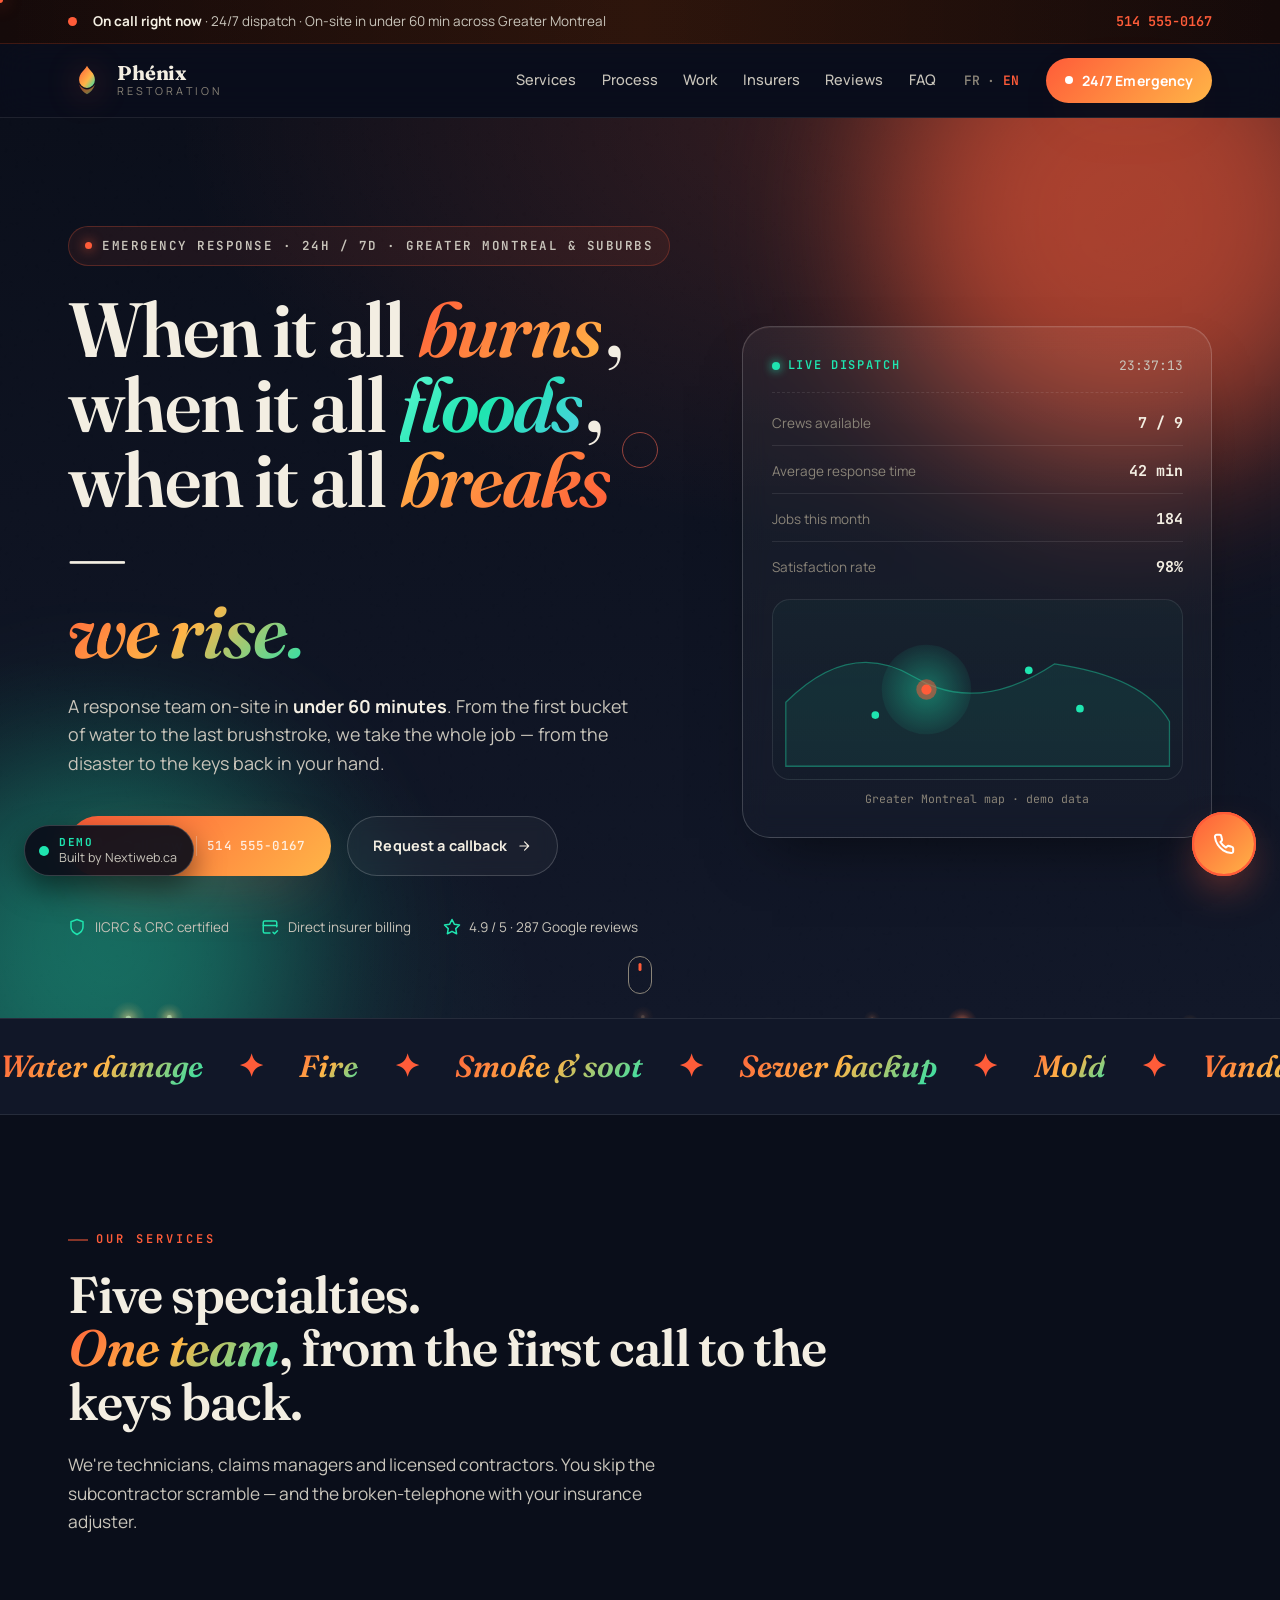
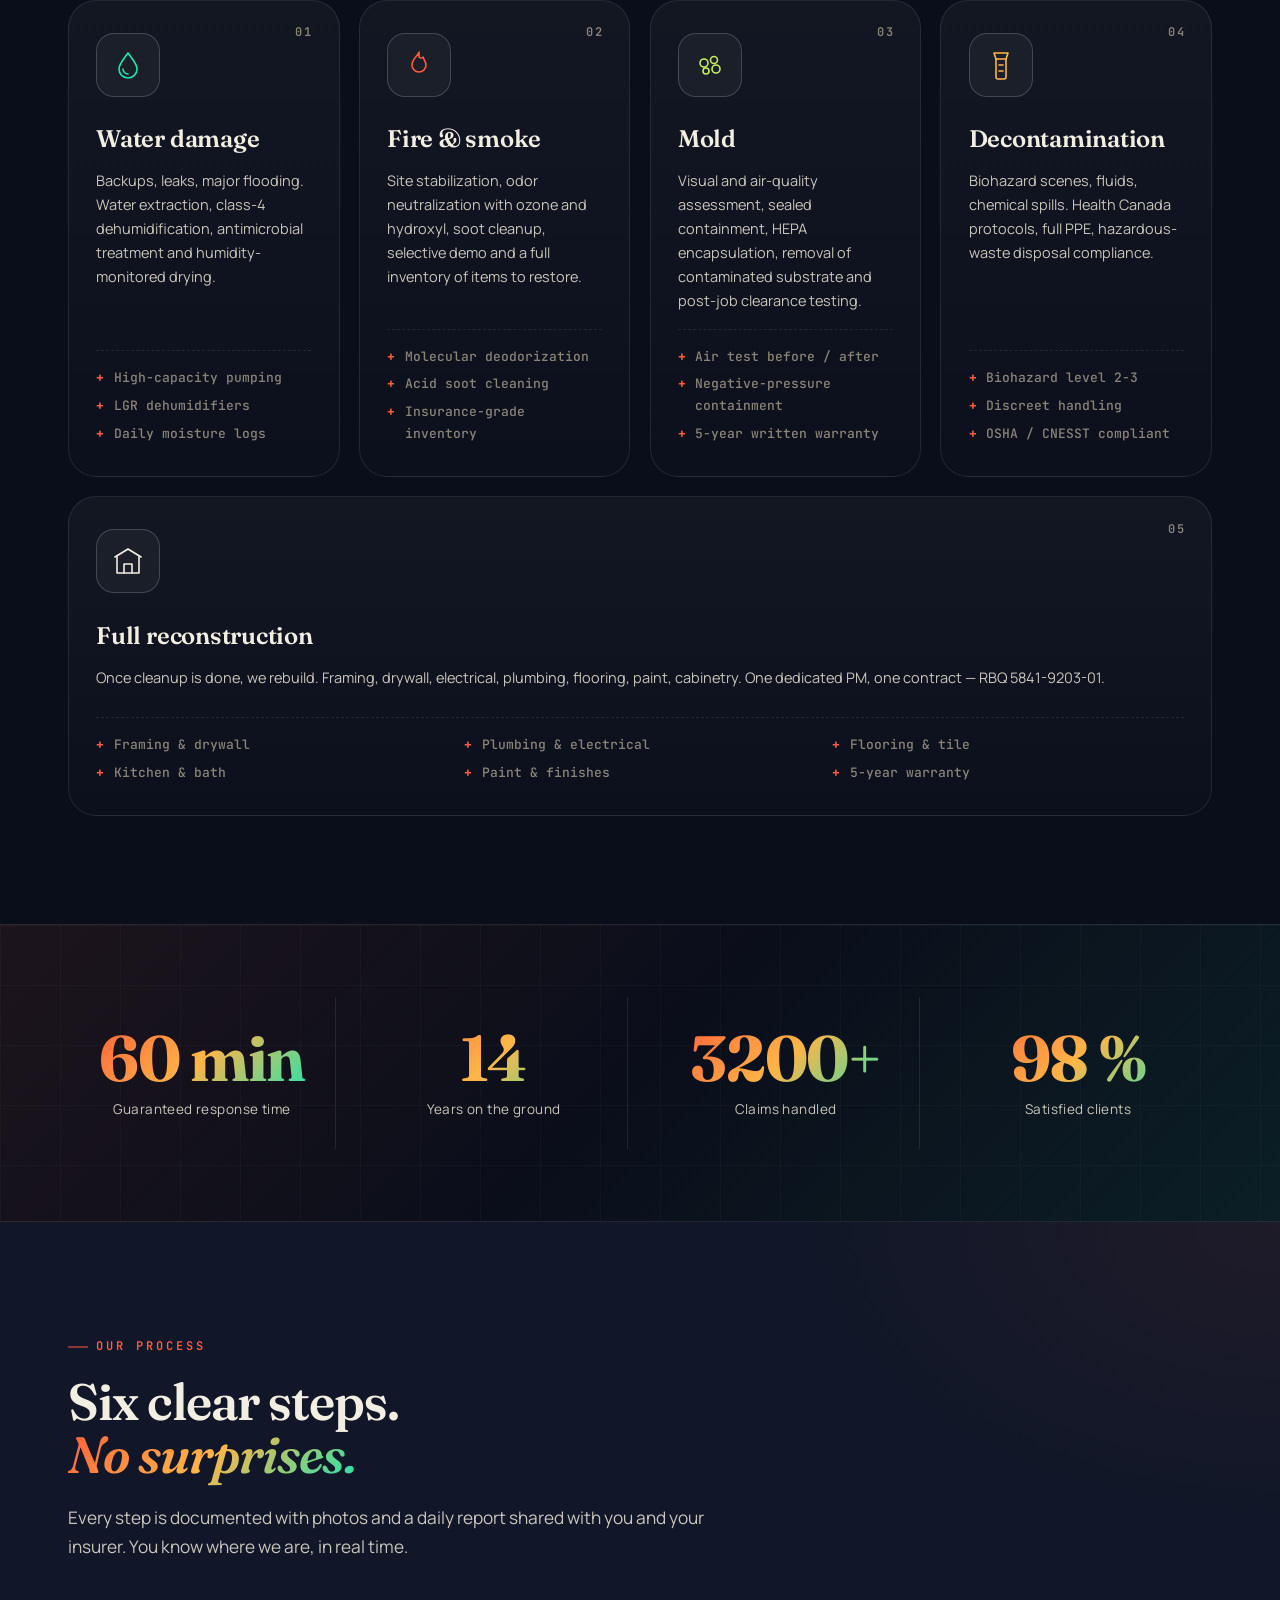
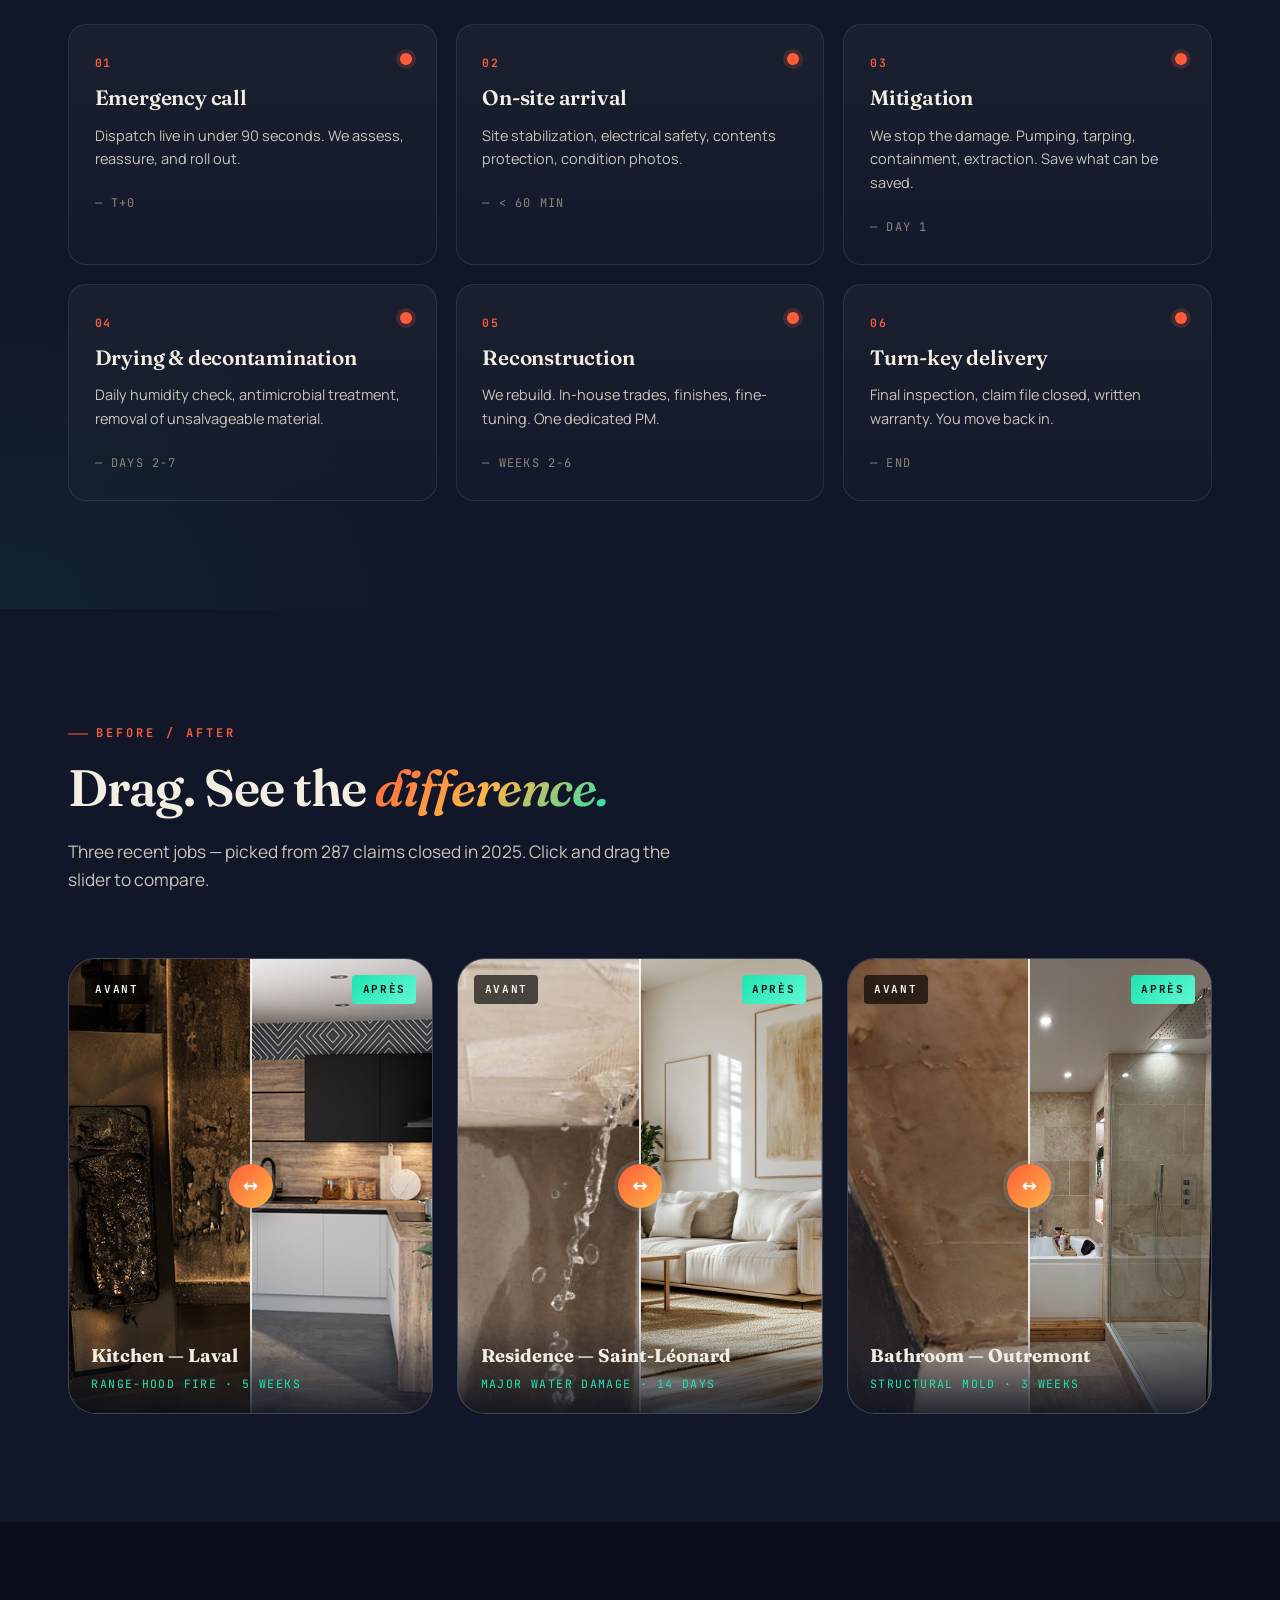
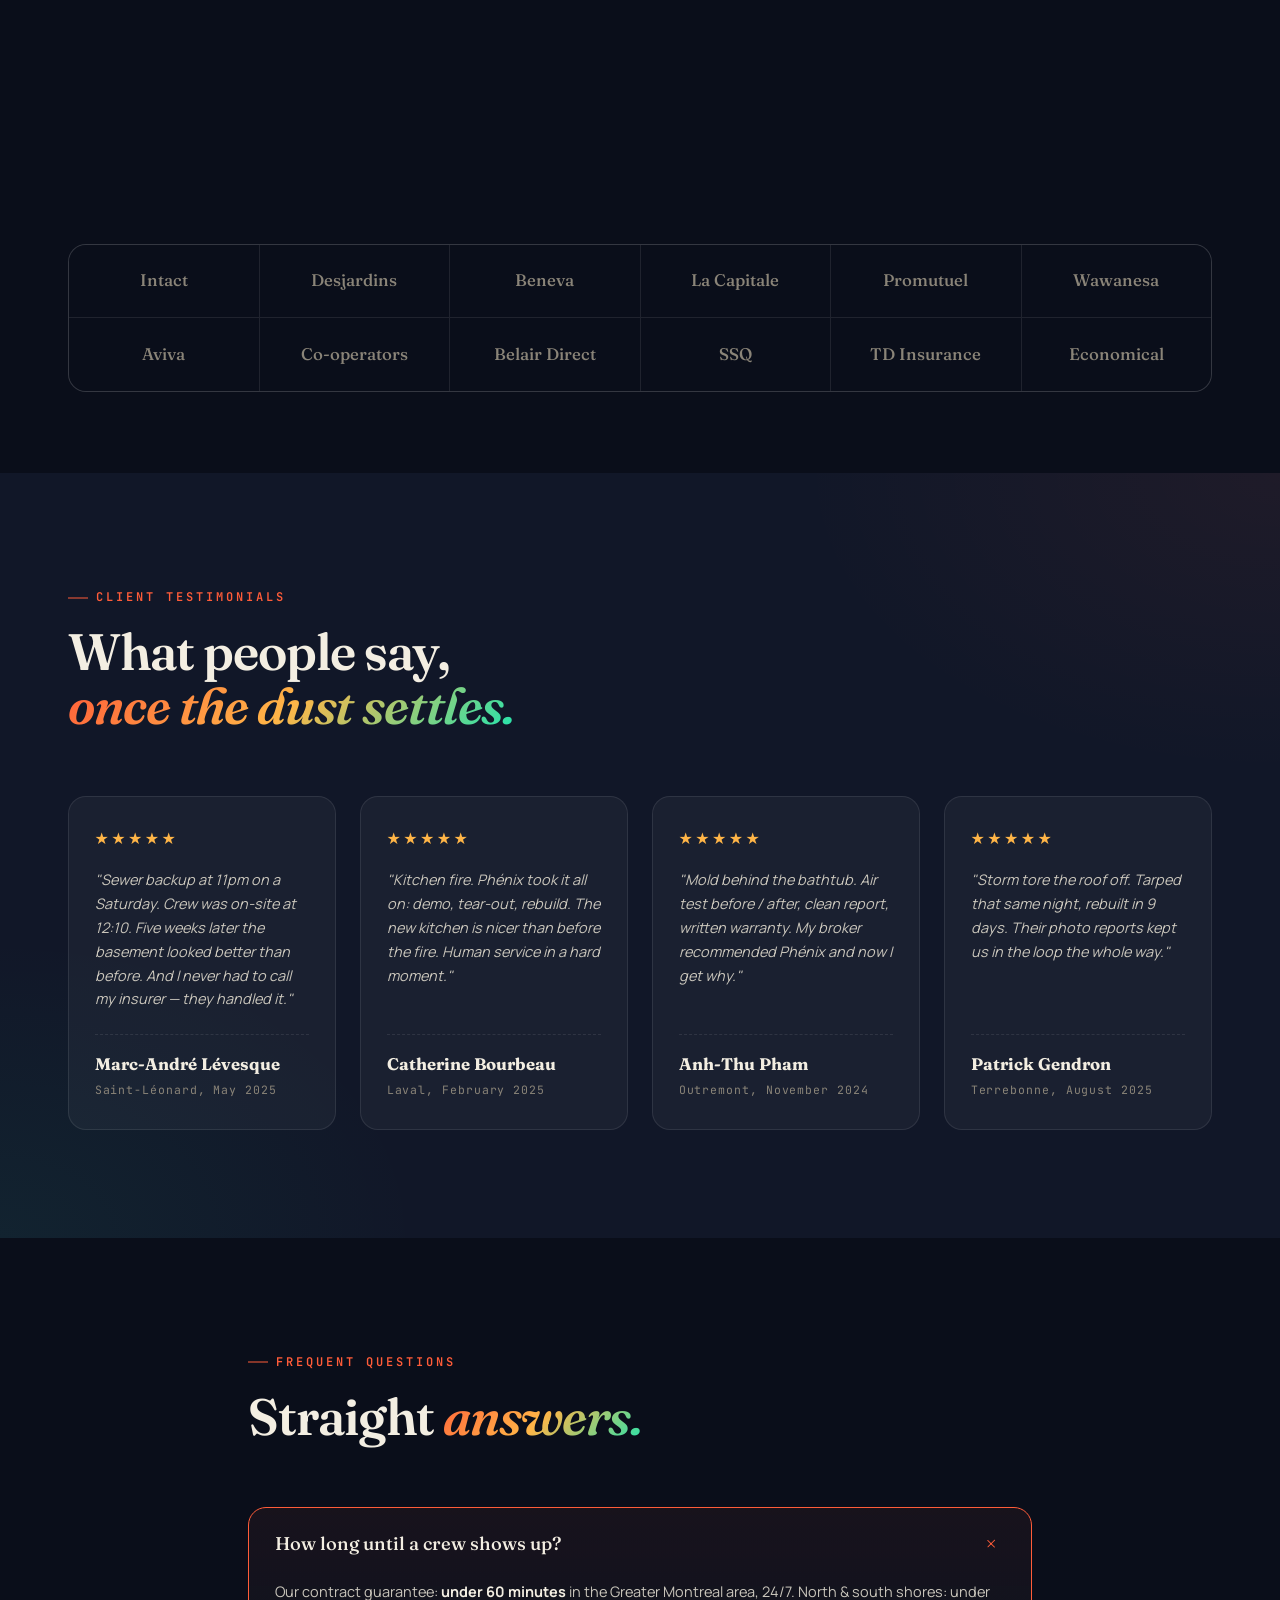
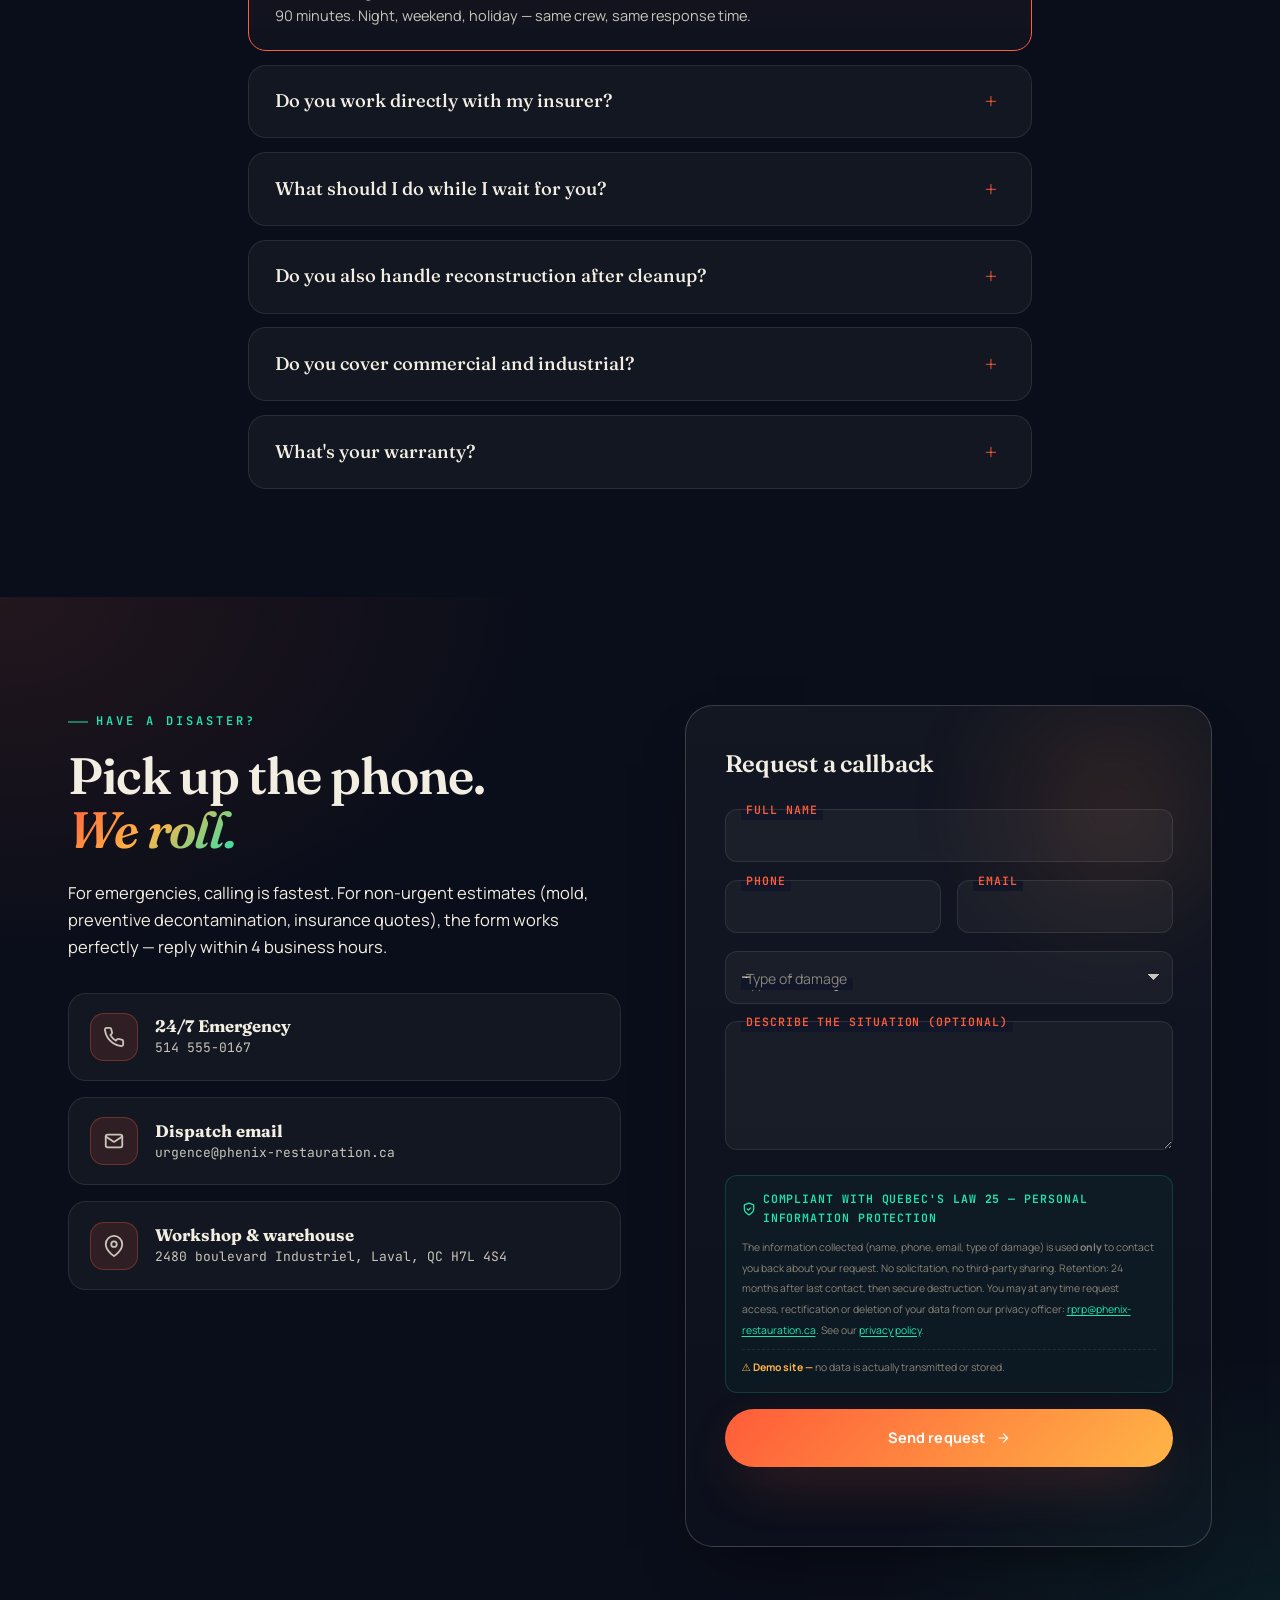
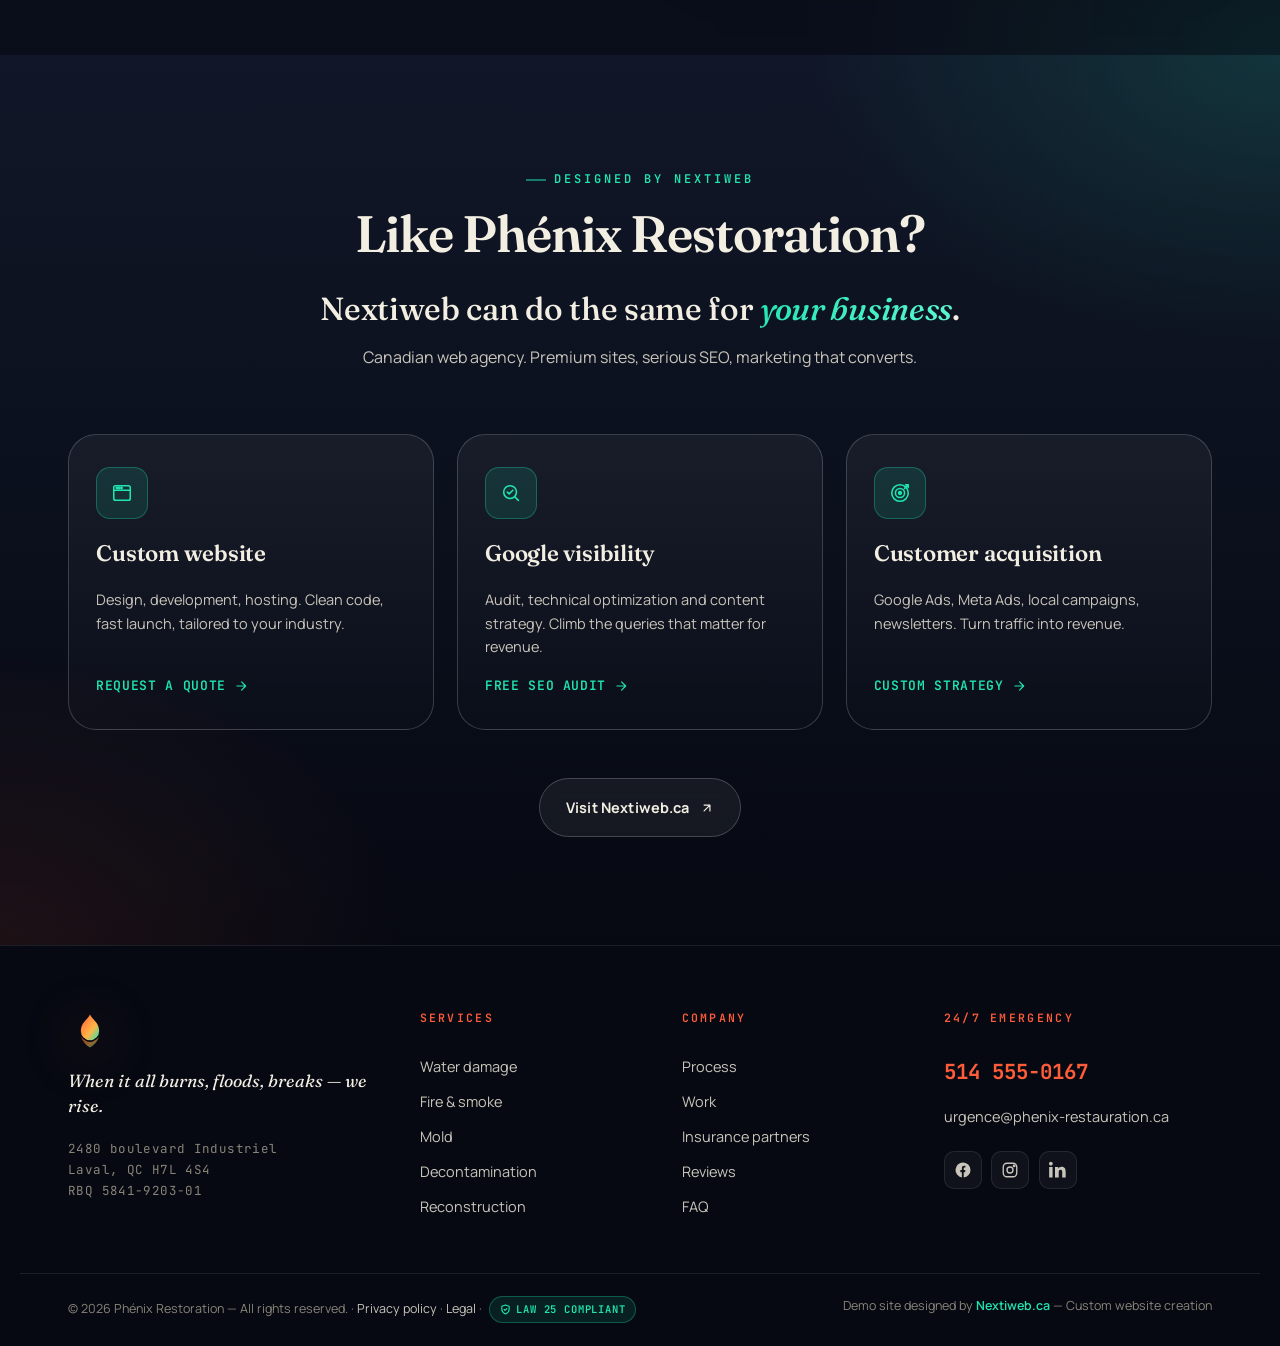
==== commit 25eef36b: "Add Loi 25 compliance — privacy policy pages and form notice Visitor-facing compliance signals: - Ne" ====
--- a/index-en.html
+++ b/index-en.html
@@ -639,9 +639,20 @@
             <textarea id="message" name="message" rows="4"></textarea>
             <label for="message">Describe the situation (optional)</label>
           </div>
-          <p class="contact__rgpd">
-            <small>By submitting, you consent to be contacted by Phénix Restoration. No solicitation, no third-party sharing.</small>
-          </p>
+          <div class="contact__rgpd">
+            <p class="contact__rgpd-badge">
+              <svg viewBox="0 0 24 24" width="14" height="14" fill="none" stroke="currentColor" stroke-width="2.2" stroke-linecap="round" stroke-linejoin="round" aria-hidden="true"><path d="M12 22s8-4 8-10V5l-8-3-8 3v7c0 6 8 10 8 10z"/><path d="m9 12 2 2 4-4"/></svg>
+              <span>Compliant with Quebec's <strong>Law 25</strong> — Personal information protection</span>
+            </p>
+            <p>
+              <small>
+                The information collected (name, phone, email, type of damage) is used <strong>only</strong> to contact you back about your request. No solicitation, no third-party sharing. Retention: 24 months after last contact, then secure destruction. You may at any time request access, rectification or deletion of your data from our privacy officer: <a href="mailto:rprp@phenix-restauration.ca">rprp@phenix-restauration.ca</a>. See our <a href="privacy-policy.html">privacy policy</a>.
+              </small>
+            </p>
+            <p class="contact__rgpd-demo">
+              <small><strong>⚠ Demo site —</strong> no data is actually transmitted or stored.</small>
+            </p>
+          </div>
           <button type="submit" class="btn btn--primary btn--full">
             Send request
             <svg viewBox="0 0 24 24" width="14" height="14" fill="none" stroke="currentColor" stroke-width="2" stroke-linecap="round" stroke-linejoin="round" aria-hidden="true"><path d="M5 12h14M13 5l7 7-7 7"/></svg>
@@ -772,7 +783,7 @@
       </div>
     </div>
     <div class="footer__bottom">
-      <p>&copy; 2026 Phénix Restoration — All rights reserved. · <a href="#">Legal</a> · <a href="#">Privacy</a></p>
+      <p>&copy; 2026 Phénix Restoration — All rights reserved. · <a href="privacy-policy.html">Privacy policy</a> · <a href="privacy-policy.html#mentions">Legal</a> · <span class="loi25-pill"><svg viewBox="0 0 24 24" width="11" height="11" fill="none" stroke="currentColor" stroke-width="2.4" stroke-linecap="round" stroke-linejoin="round" aria-hidden="true"><path d="M12 22s8-4 8-10V5l-8-3-8 3v7c0 6 8 10 8 10z"/><path d="m9 12 2 2 4-4"/></svg>Law&nbsp;25 compliant</span></p>
       <p class="footer__credit">
         Demo site designed by
         <a href="https://nextiweb.ca" target="_blank" rel="noopener">Nextiweb.ca</a>
--- a/css/style.css
+++ b/css/style.css
@@ -1338,6 +1338,55 @@
   margin: 0 0 1rem;
   color: var(--ink-mute);
   font-size: 12.5px;
+  display: flex; flex-direction: column;
+  gap: .55rem;
+  padding: .9rem 1rem;
+  background: rgba(31, 229, 176, 0.04);
+  border: 1px solid rgba(31, 229, 176, 0.18);
+  border-radius: 12px;
+}
+.contact__rgpd p { margin: 0; }
+.contact__rgpd small { line-height: 1.55; }
+.contact__rgpd a {
+  color: var(--jade);
+  text-decoration: underline;
+  text-decoration-thickness: 1px;
+  text-underline-offset: 2px;
+}
+.contact__rgpd a:hover { color: var(--jade-2); }
+.contact__rgpd-badge {
+  display: inline-flex !important;
+  align-items: center; gap: .45rem;
+  font-family: var(--mono);
+  font-size: 11.5px; font-weight: 600;
+  letter-spacing: .08em;
+  text-transform: uppercase;
+  color: var(--jade) !important;
+}
+.contact__rgpd-badge svg { flex-shrink: 0; }
+.contact__rgpd-badge strong { color: var(--jade); }
+.contact__rgpd-demo {
+  padding-top: .45rem;
+  border-top: 1px dashed rgba(255, 255, 255, 0.08);
+  color: var(--ink-mute) !important;
+}
+.contact__rgpd-demo strong { color: var(--fire-2); }
+
+/* Loi 25 pill in footer */
+.loi25-pill {
+  display: inline-flex; align-items: center; gap: .35rem;
+  padding: .25rem .6rem;
+  background: rgba(31, 229, 176, 0.1);
+  border: 1px solid rgba(31, 229, 176, 0.3);
+  border-radius: 999px;
+  font-family: var(--mono);
+  font-size: 10.5px; font-weight: 600;
+  letter-spacing: .08em;
+  text-transform: uppercase;
+  color: var(--jade);
+  margin-left: .25rem;
+  white-space: nowrap;
+  vertical-align: middle;
 }
 .contact__success {
   margin-top: 1rem;
@@ -1635,6 +1684,153 @@
   100% { transform: scale(1.7); opacity: 0; }
 }
 
+/* ============ LEGAL / PRIVACY PAGE ============ */
+.legal {
+  padding: clamp(80px, 12vh, 130px) 0 clamp(60px, 8vh, 100px);
+  background:
+    radial-gradient(800px 500px at 100% 0%, rgba(31, 229, 176, 0.08), transparent 60%),
+    radial-gradient(700px 500px at 0% 100%, rgba(255, 92, 57, 0.06), transparent 60%),
+    var(--bg);
+  min-height: calc(100vh - 200px);
+}
+.legal__hero {
+  margin-bottom: clamp(40px, 5vh, 64px);
+  padding-bottom: 2rem;
+  border-bottom: 1px solid var(--line);
+}
+.legal__title {
+  font-family: var(--display);
+  font-weight: 600;
+  font-size: clamp(2.2rem, 5vw, 3.6rem);
+  line-height: 1.05;
+  letter-spacing: -.02em;
+  margin: 1rem 0 1.2rem;
+  color: var(--ink);
+}
+.legal__title em {
+  font-style: italic;
+  background: var(--grad-phoenix);
+  -webkit-background-clip: text; background-clip: text;
+  color: transparent;
+}
+.legal__lead {
+  font-size: 1.05rem;
+  color: var(--ink-soft);
+  line-height: 1.7;
+  max-width: 700px;
+}
+.legal__lead strong { color: var(--ink); }
+.legal__lead em { font-style: italic; color: var(--ink-soft); }
+.legal__updated {
+  margin-top: 1.4rem;
+  font-family: var(--mono);
+  font-size: 12px;
+  color: var(--ink-mute);
+  letter-spacing: .08em;
+  text-transform: uppercase;
+}
+.legal__updated span { color: var(--jade); }
+
+.legal__body section {
+  margin-bottom: 2.4rem;
+  padding-bottom: 2rem;
+  border-bottom: 1px dashed var(--line);
+}
+.legal__body section:last-of-type { border-bottom: none; }
+.legal__body h2 {
+  font-family: var(--display);
+  font-weight: 600;
+  font-size: clamp(1.3rem, 2.2vw, 1.7rem);
+  color: var(--ink);
+  margin-bottom: 1rem;
+  letter-spacing: -.01em;
+  position: relative;
+  padding-left: 1.2rem;
+}
+.legal__body h2::before {
+  content: '';
+  position: absolute;
+  left: 0; top: .55em;
+  width: 6px; height: 6px;
+  border-radius: 50%;
+  background: var(--grad-flame);
+  box-shadow: 0 0 12px var(--fire);
+}
+.legal__body p {
+  color: var(--ink-soft);
+  font-size: 14.5px;
+  line-height: 1.7;
+  margin-bottom: .9rem;
+}
+.legal__body p:last-child { margin-bottom: 0; }
+.legal__body strong { color: var(--ink); font-weight: 600; }
+.legal__body em { font-style: italic; color: var(--ink-soft); }
+.legal__body ul {
+  list-style: none;
+  margin: 0 0 1rem;
+  padding: 0;
+  display: grid;
+  gap: .55rem;
+}
+.legal__body ul li {
+  position: relative;
+  padding-left: 1.4rem;
+  color: var(--ink-soft);
+  font-size: 14.5px;
+  line-height: 1.6;
+}
+.legal__body ul li::before {
+  content: '';
+  position: absolute;
+  left: 0; top: .55em;
+  width: 8px; height: 1px;
+  background: var(--fire);
+}
+.legal__body a {
+  color: var(--jade);
+  text-decoration: underline;
+  text-decoration-thickness: 1px;
+  text-underline-offset: 2px;
+  transition: color .25s;
+}
+.legal__body a:hover { color: var(--jade-2); }
+
+.legal__box {
+  background: var(--surface);
+  border: 1px solid var(--line-strong);
+  border-radius: var(--radius);
+  padding: 1.2rem 1.4rem;
+  margin: 1rem 0;
+}
+.legal__box p { margin: 0; line-height: 1.7; }
+.legal__box strong { color: var(--jade); font-family: var(--display); font-size: 1.05em; }
+
+.legal__demo-banner {
+  display: flex; align-items: flex-start; gap: 1rem;
+  margin: 2.5rem 0 2rem;
+  padding: 1.4rem 1.4rem;
+  background: rgba(255, 181, 71, 0.06);
+  border: 1px solid rgba(255, 181, 71, 0.3);
+  border-radius: var(--radius);
+  color: var(--ink-soft);
+}
+.legal__demo-banner svg {
+  color: var(--fire-2);
+  flex-shrink: 0;
+  margin-top: 2px;
+}
+.legal__demo-banner p {
+  margin: 0;
+  font-size: 13.5px;
+  line-height: 1.6;
+}
+.legal__demo-banner strong { color: var(--fire-2); }
+
+.legal__back {
+  text-align: center;
+  margin-top: 2rem;
+}
+
 /* ============ REVEAL ============ */
 [data-reveal] {
   opacity: 0;
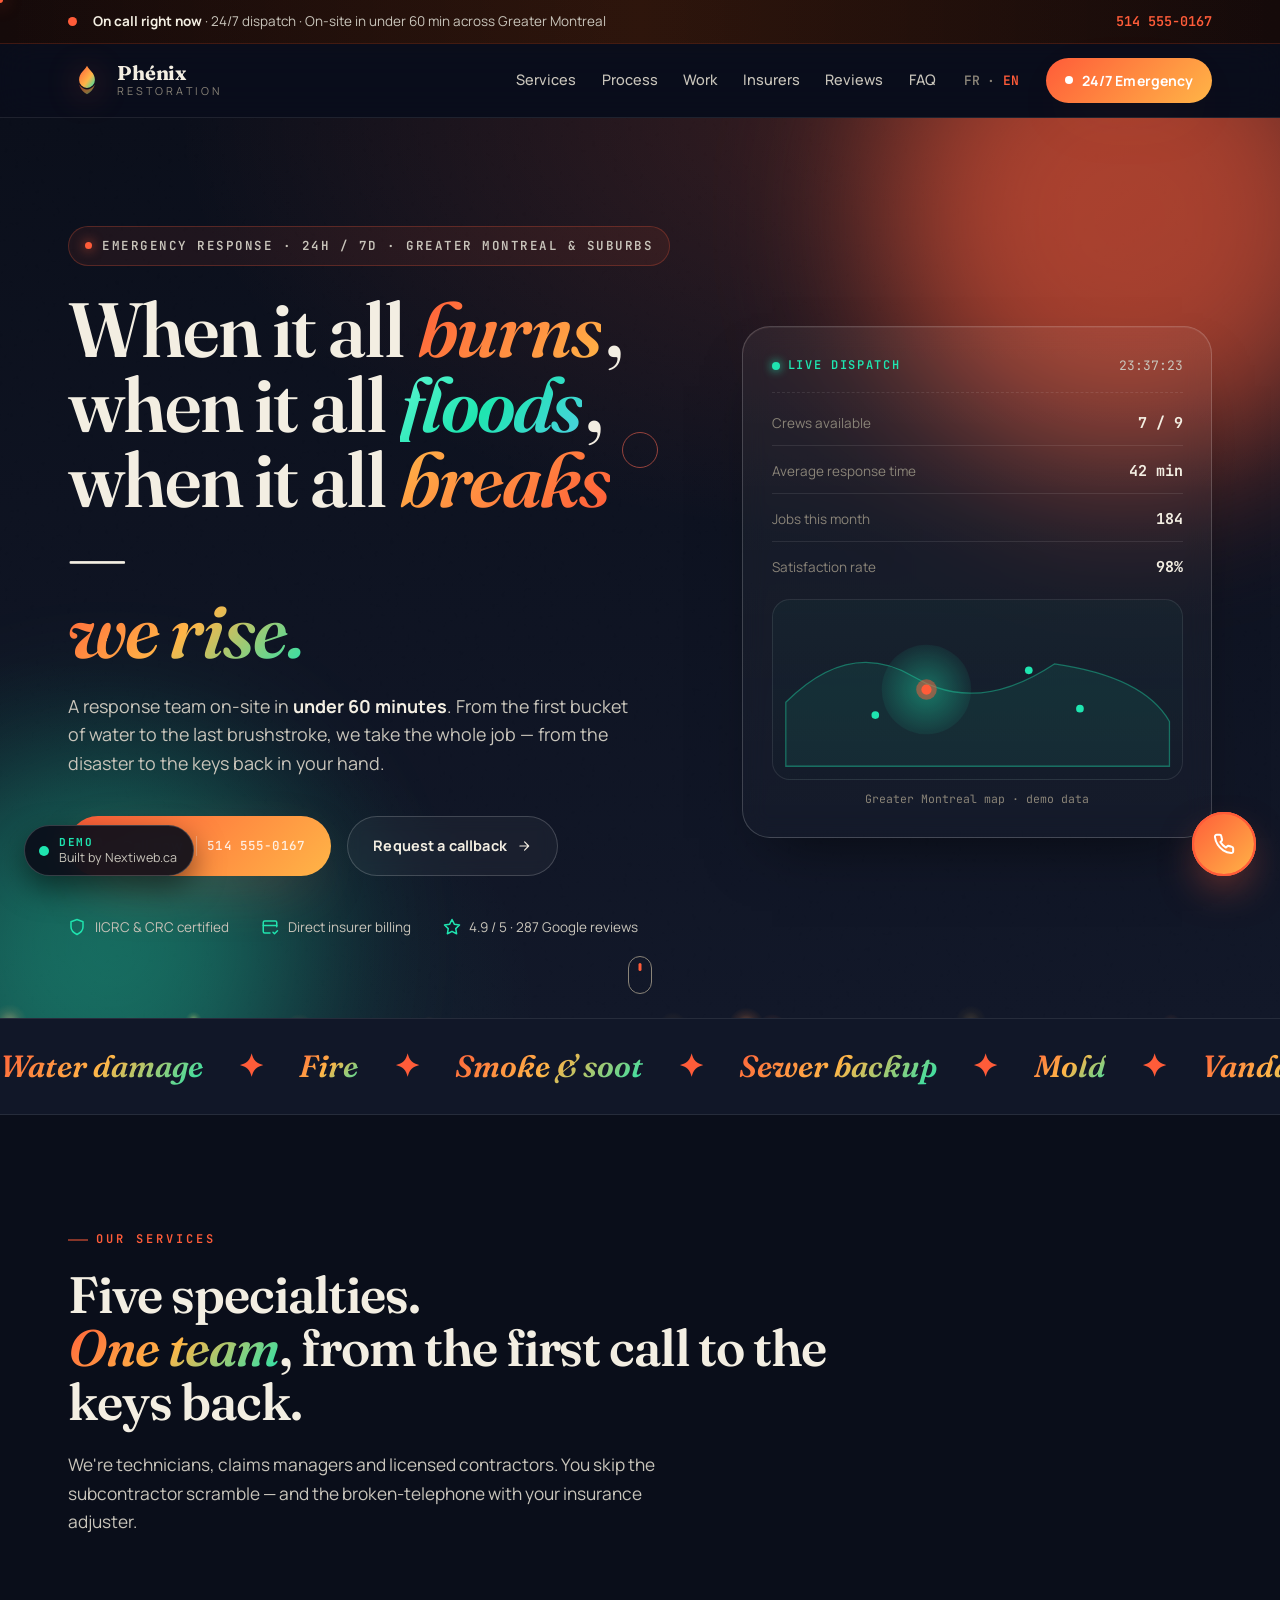
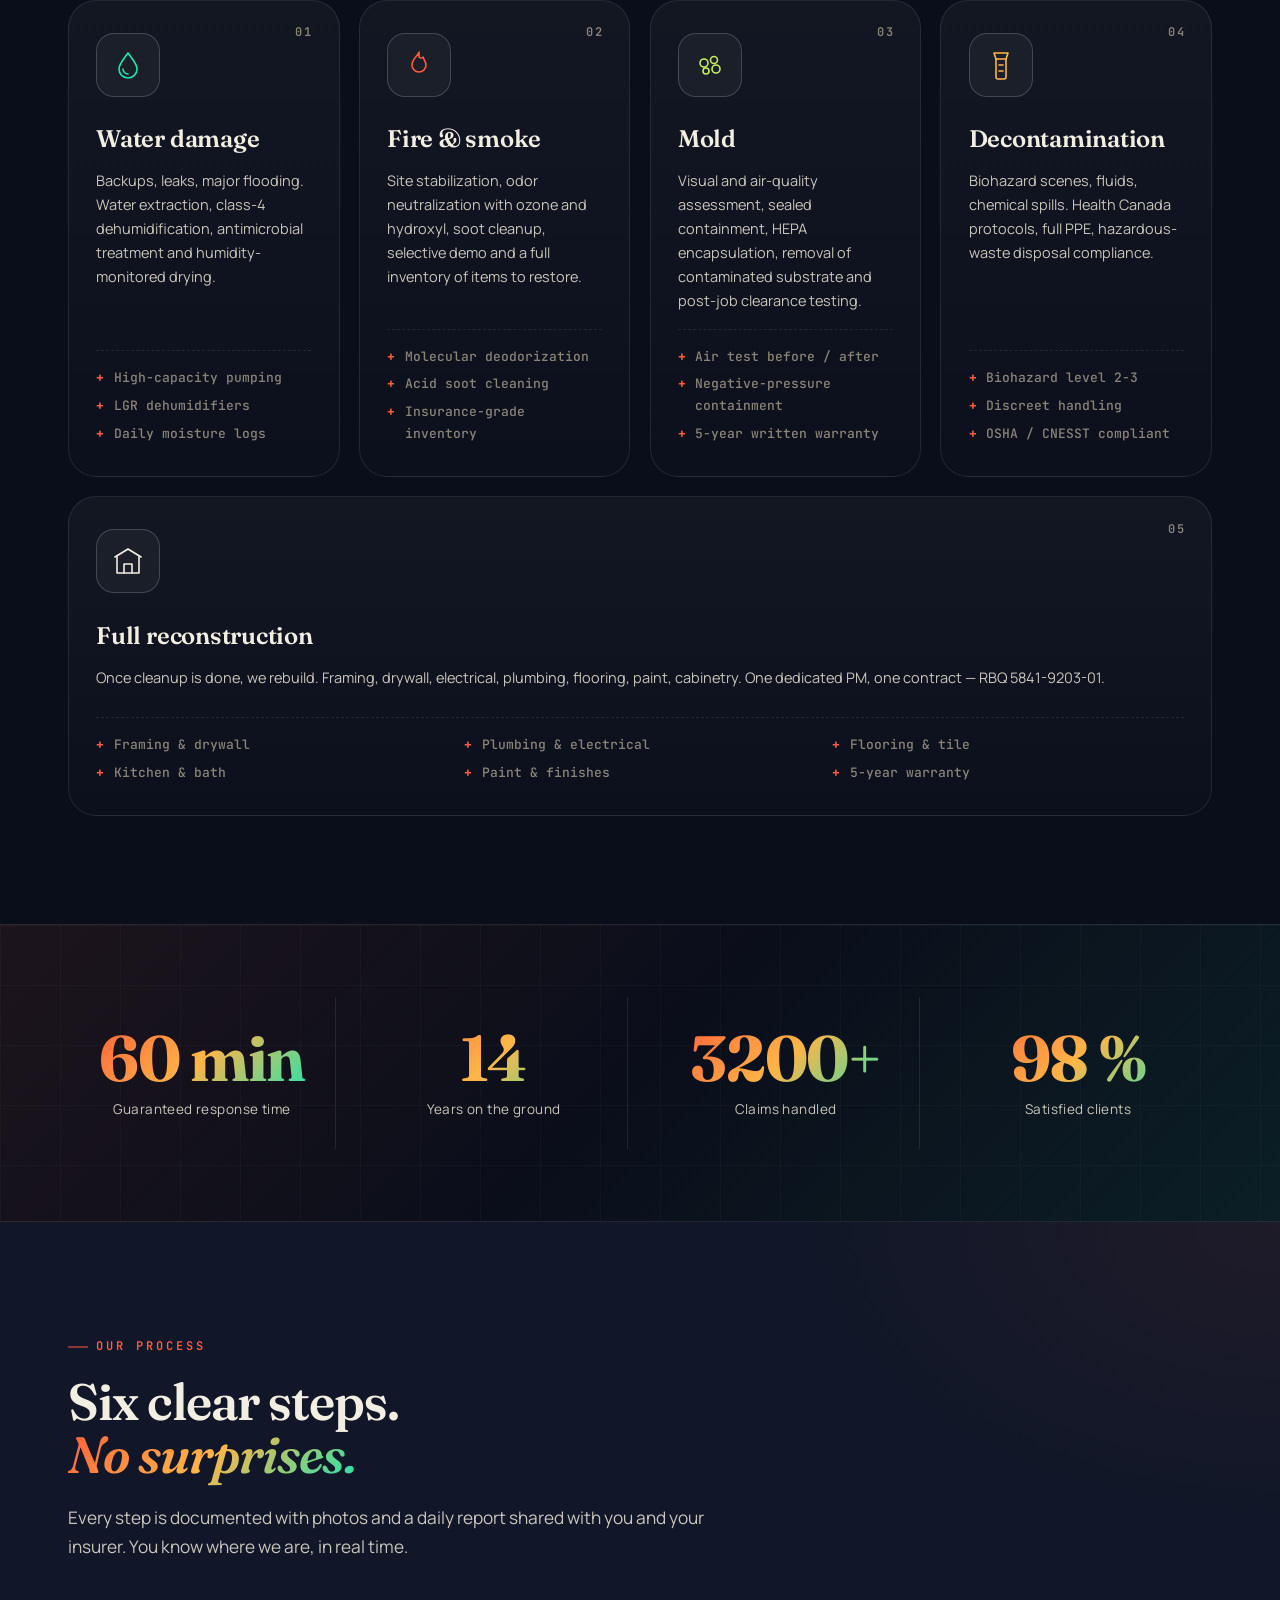
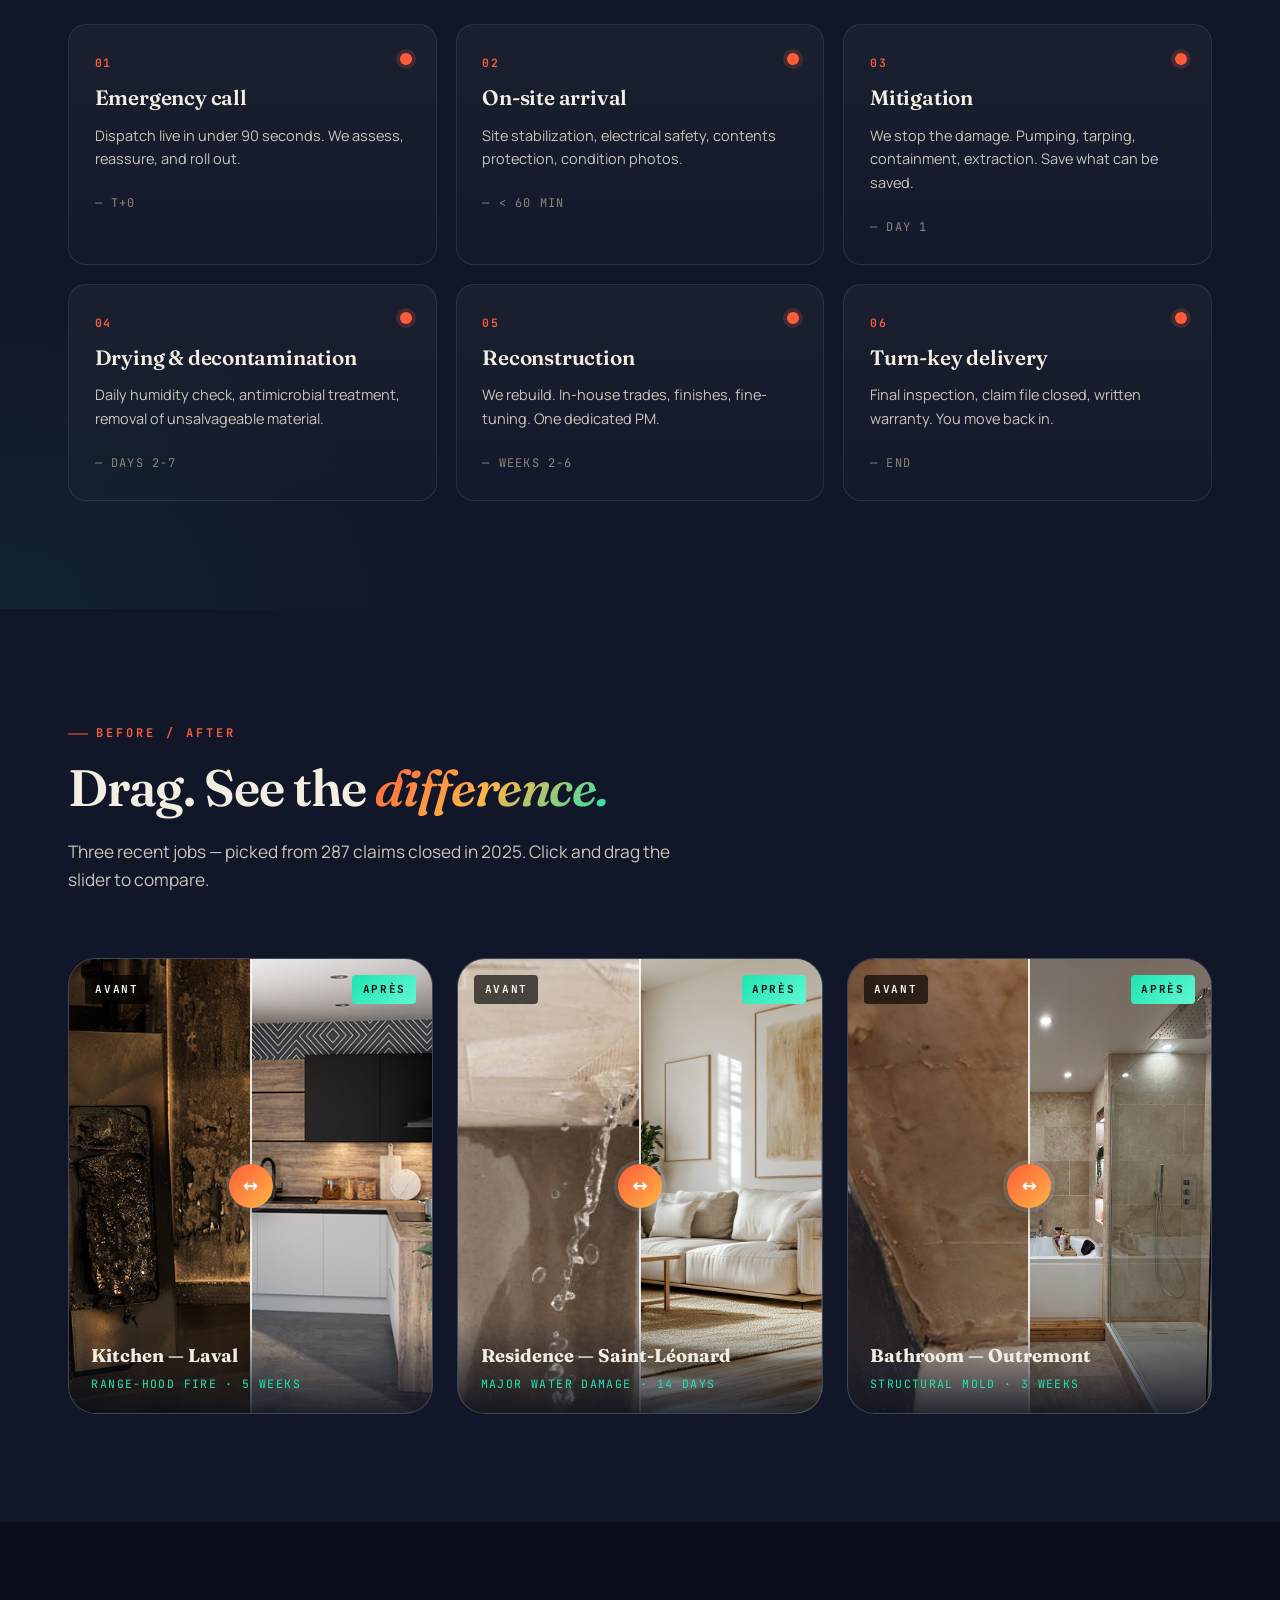
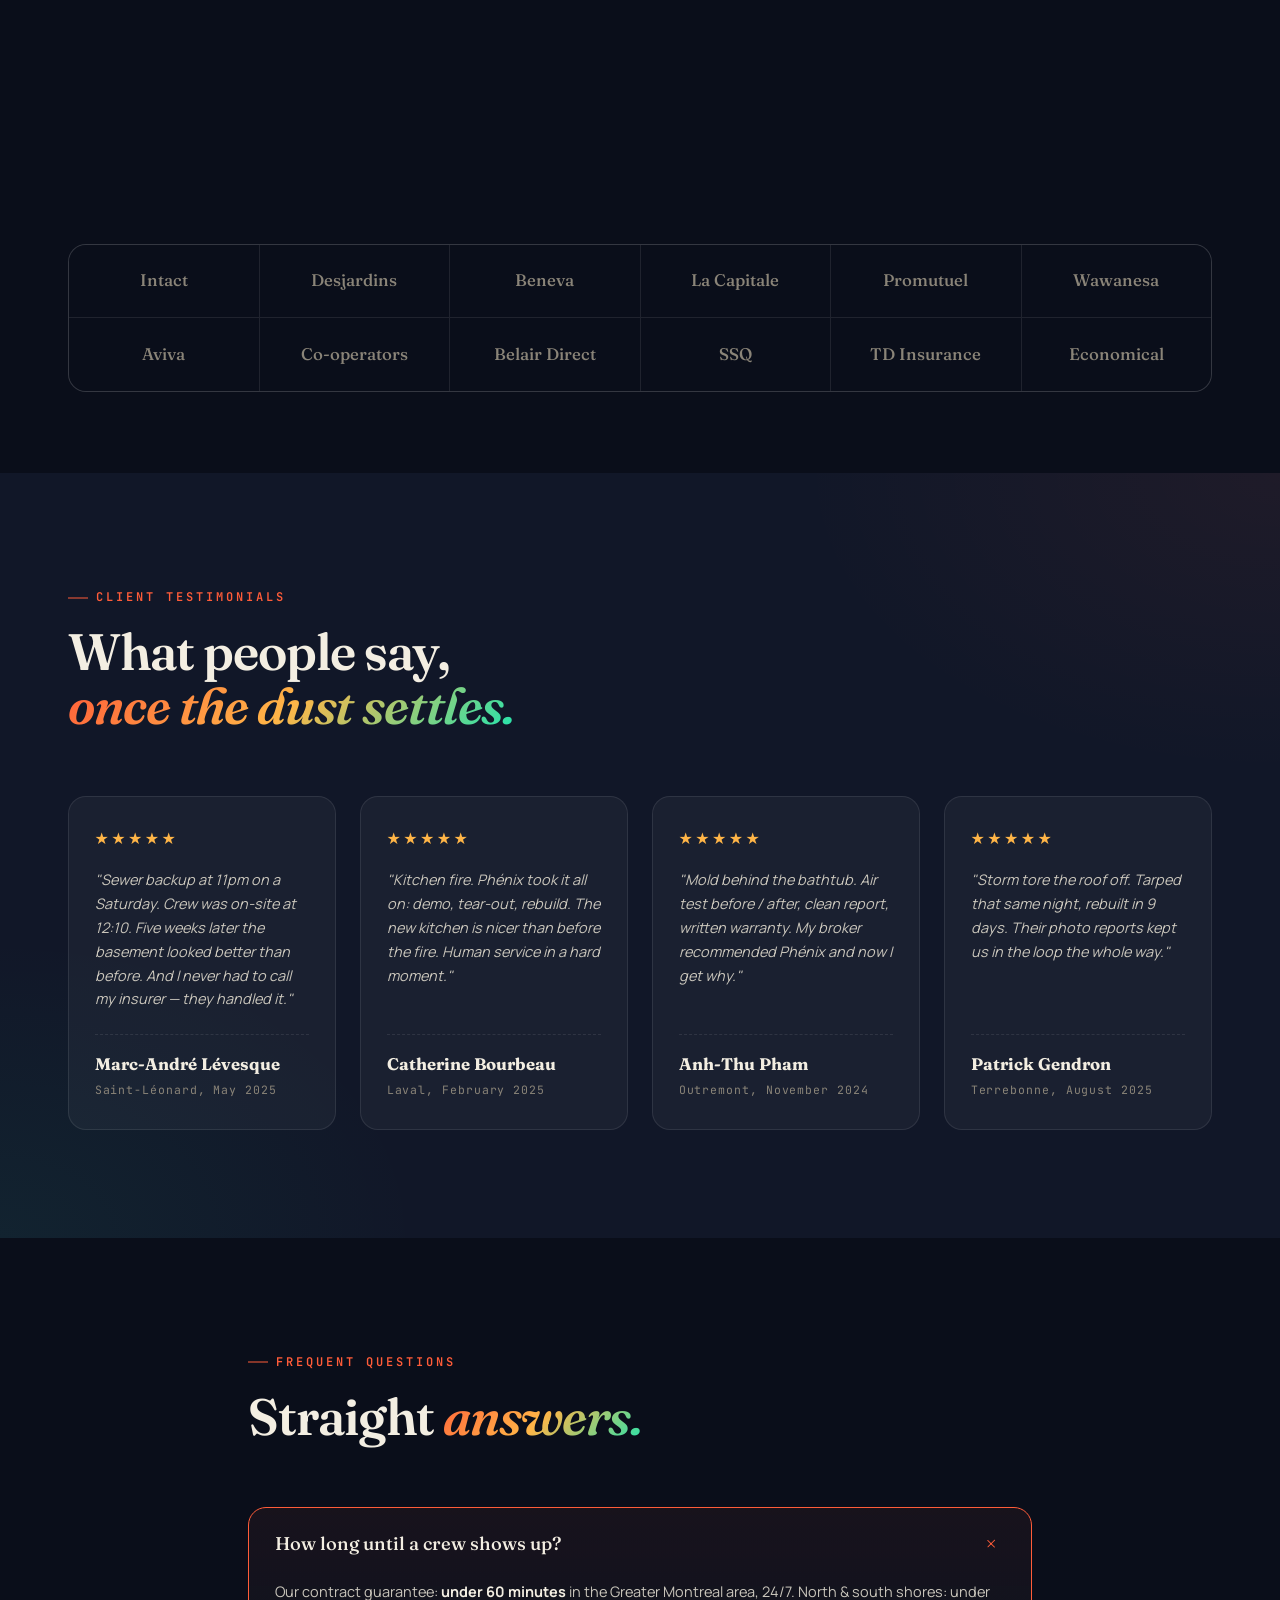
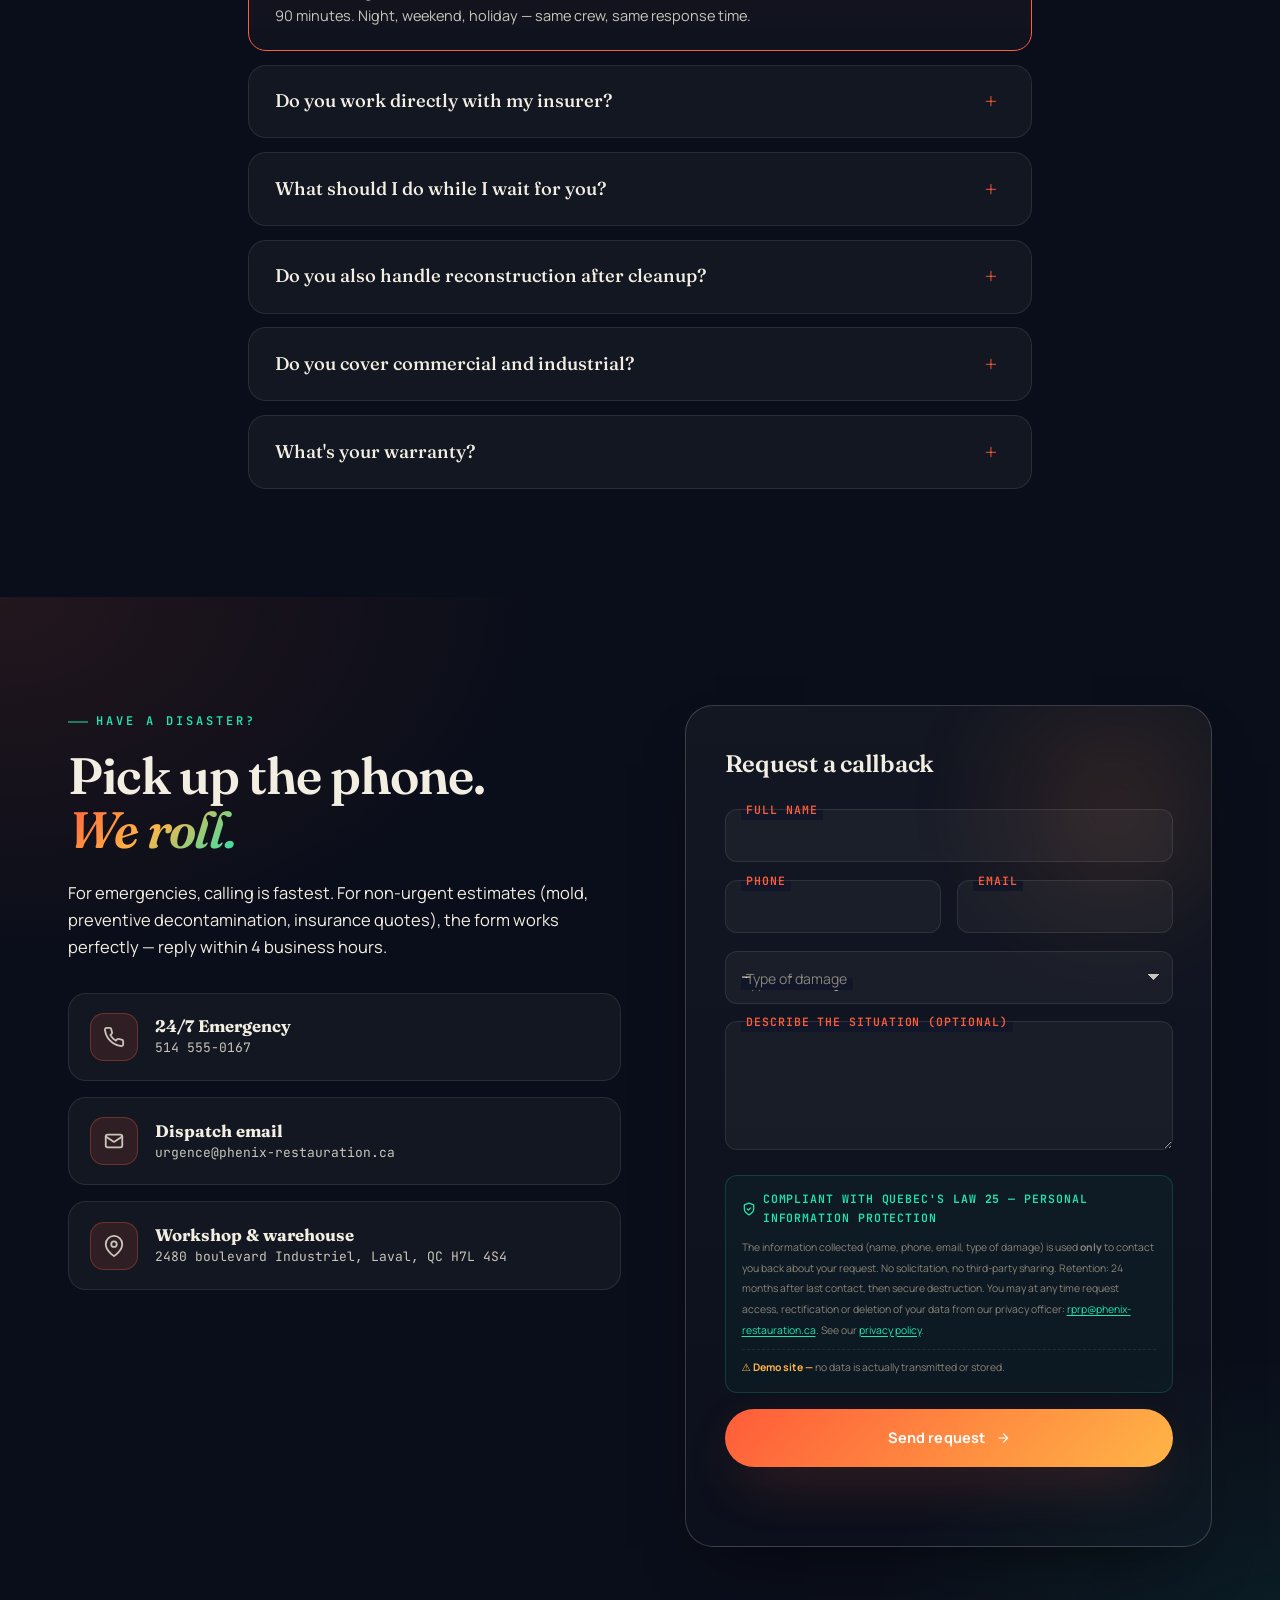
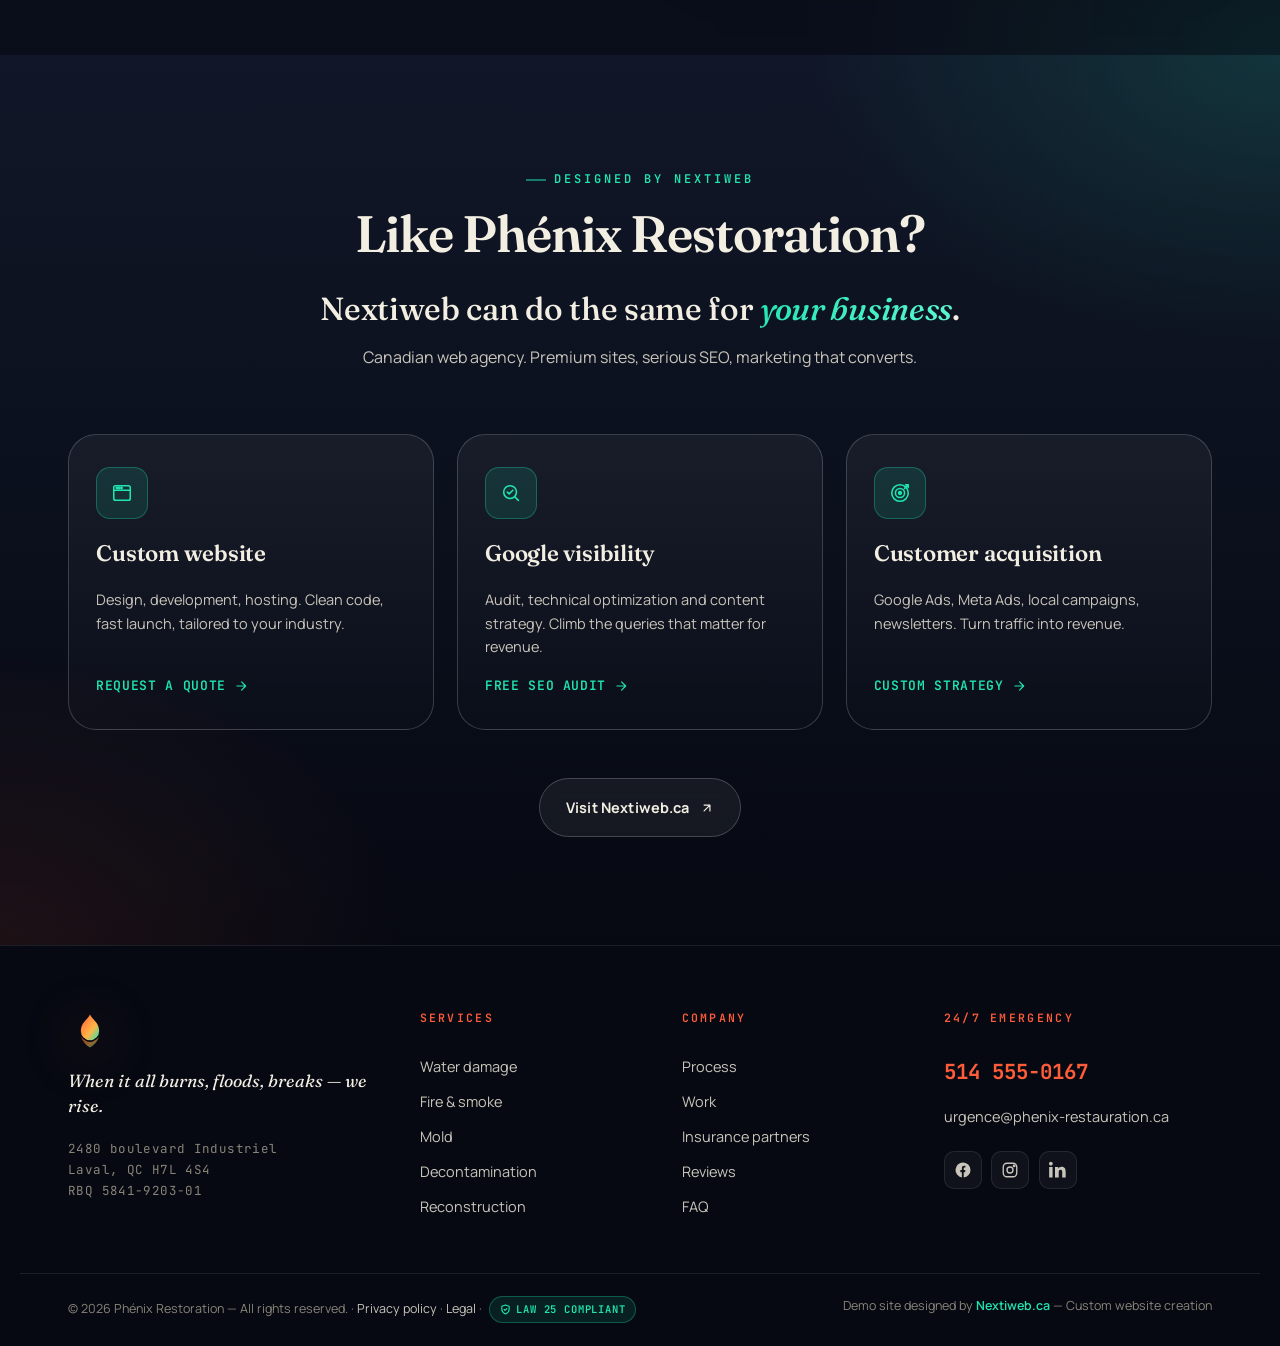
==== commit 8325067d: "Point all canonical URLs to service-domicile.nextiwebstudio.ca Replaces https://phenix-restauration." ====
--- a/index-en.html
+++ b/index-en.html
@@ -9,17 +9,17 @@
   <meta name="description" content="Phénix Restoration responds in under 60 minutes across Quebec: water damage, fire, mold, decontamination and full reconstruction. IICRC certified, partner of major Canadian insurers." />
   <meta name="keywords" content="disaster restoration montreal, water damage quebec, fire restoration canada, mold remediation, 24/7 emergency restoration" />
   <meta name="robots" content="index, follow" />
-  <link rel="canonical" href="https://phenix-restauration.ca/index-en.html" />
-  <link rel="alternate" hreflang="fr-CA" href="https://phenix-restauration.ca/" />
-  <link rel="alternate" hreflang="en-CA" href="https://phenix-restauration.ca/index-en.html" />
-  <link rel="alternate" hreflang="x-default" href="https://phenix-restauration.ca/" />
+  <link rel="canonical" href="https://service-domicile.nextiwebstudio.ca/index-en.html" />
+  <link rel="alternate" hreflang="fr-CA" href="https://service-domicile.nextiwebstudio.ca/" />
+  <link rel="alternate" hreflang="en-CA" href="https://service-domicile.nextiwebstudio.ca/index-en.html" />
+  <link rel="alternate" hreflang="x-default" href="https://service-domicile.nextiwebstudio.ca/" />
 
   <meta property="og:locale" content="en_CA" />
   <meta property="og:type" content="website" />
   <meta property="og:title" content="Phénix Restoration — 24/7 Emergency Disaster Recovery" />
   <meta property="og:description" content="On-site in under 60 minutes. Water · Fire · Mold · Decontamination · Reconstruction. IICRC certified." />
-  <meta property="og:url" content="https://phenix-restauration.ca/index-en.html" />
-  <meta property="og:image" content="https://phenix-restauration.ca/images/og-cover.jpg" />
+  <meta property="og:url" content="https://service-domicile.nextiwebstudio.ca/index-en.html" />
+  <meta property="og:image" content="https://service-domicile.nextiwebstudio.ca/images/og-cover.jpg" />
   <meta property="og:site_name" content="Phénix Restoration" />
 
   <link rel="icon" type="image/svg+xml" href="data:image/svg+xml,%3Csvg xmlns='http://www.w3.org/2000/svg' viewBox='0 0 64 64'%3E%3Cdefs%3E%3ClinearGradient id='g' x1='0%25' y1='0%25' x2='100%25' y2='100%25'%3E%3Cstop offset='0%25' stop-color='%23ff5c39'/%3E%3Cstop offset='100%25' stop-color='%23ffb547'/%3E%3C/linearGradient%3E%3C/defs%3E%3Ccircle cx='32' cy='32' r='30' fill='%230a0e1a'/%3E%3Cpath d='M32 14c-4 7-12 11-12 21a12 12 0 0024 0c0-10-8-14-12-21z' fill='url(%23g)'/%3E%3C/svg%3E" />
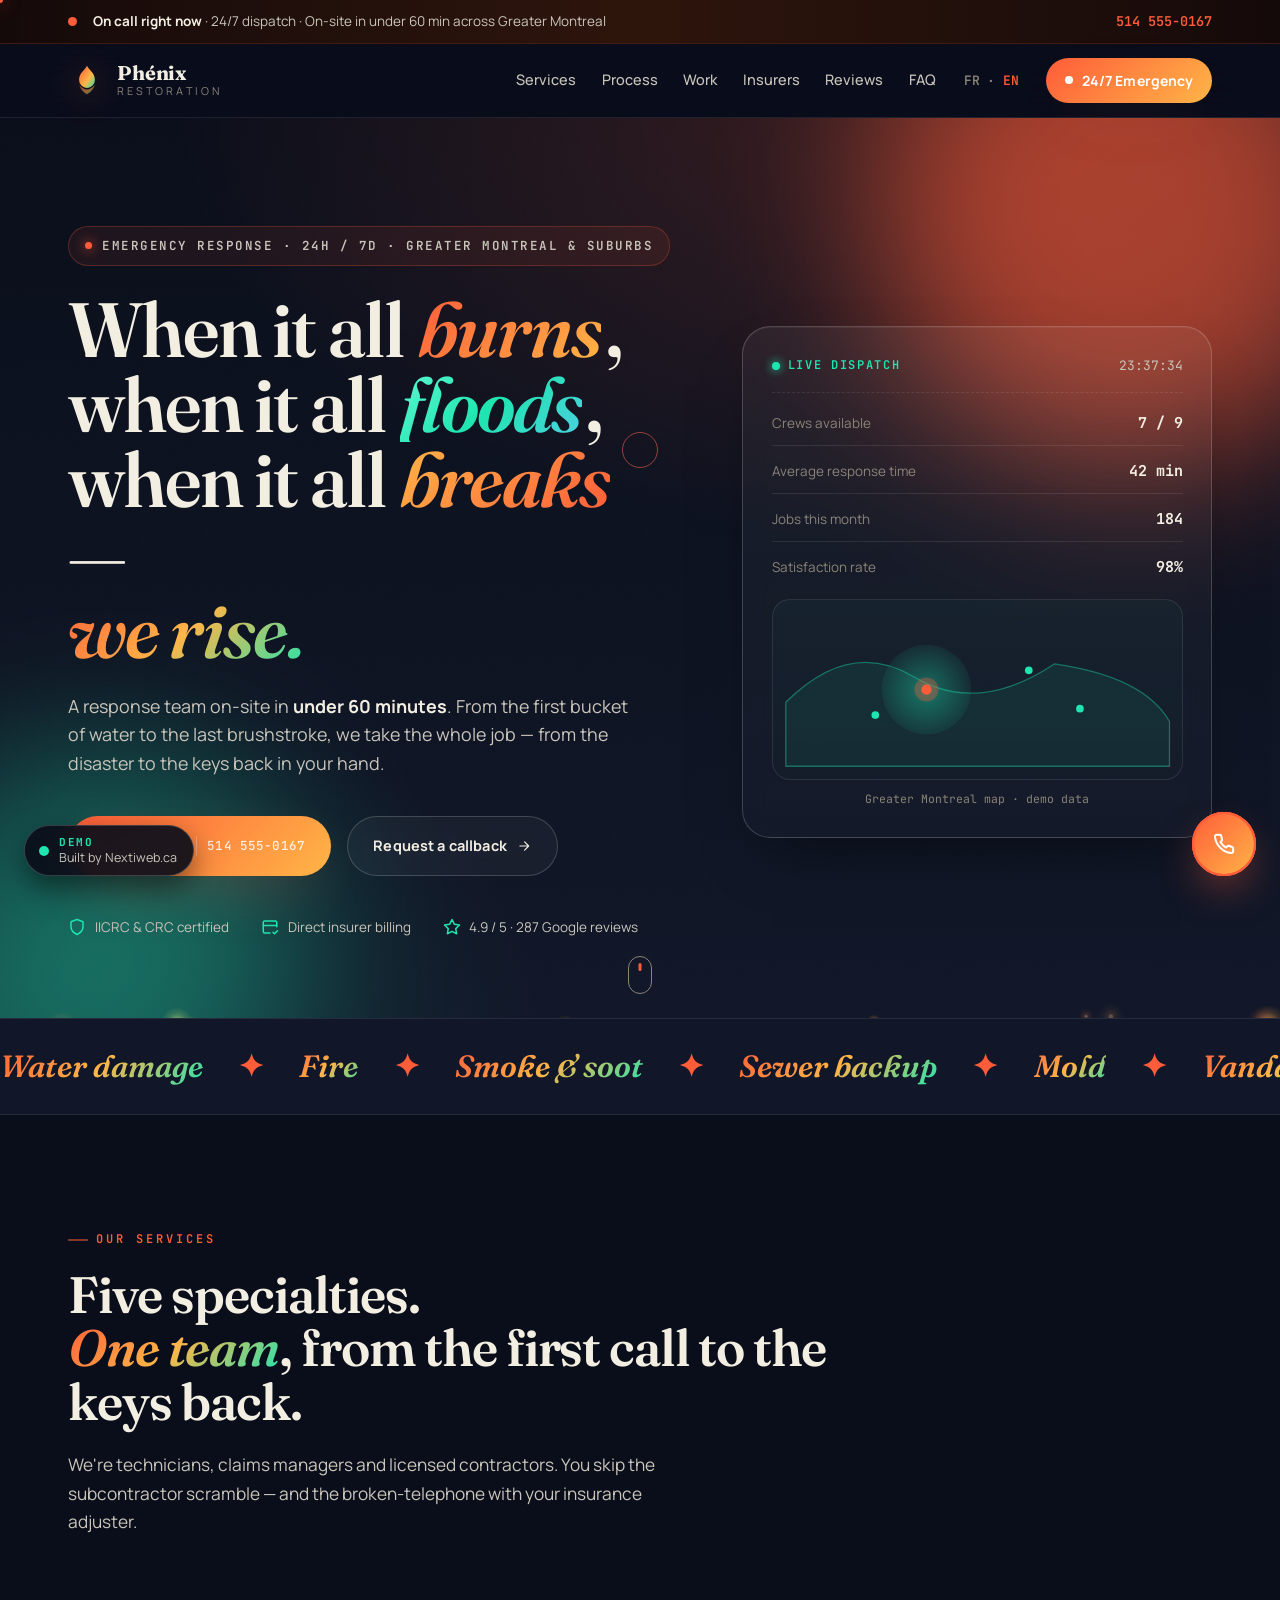
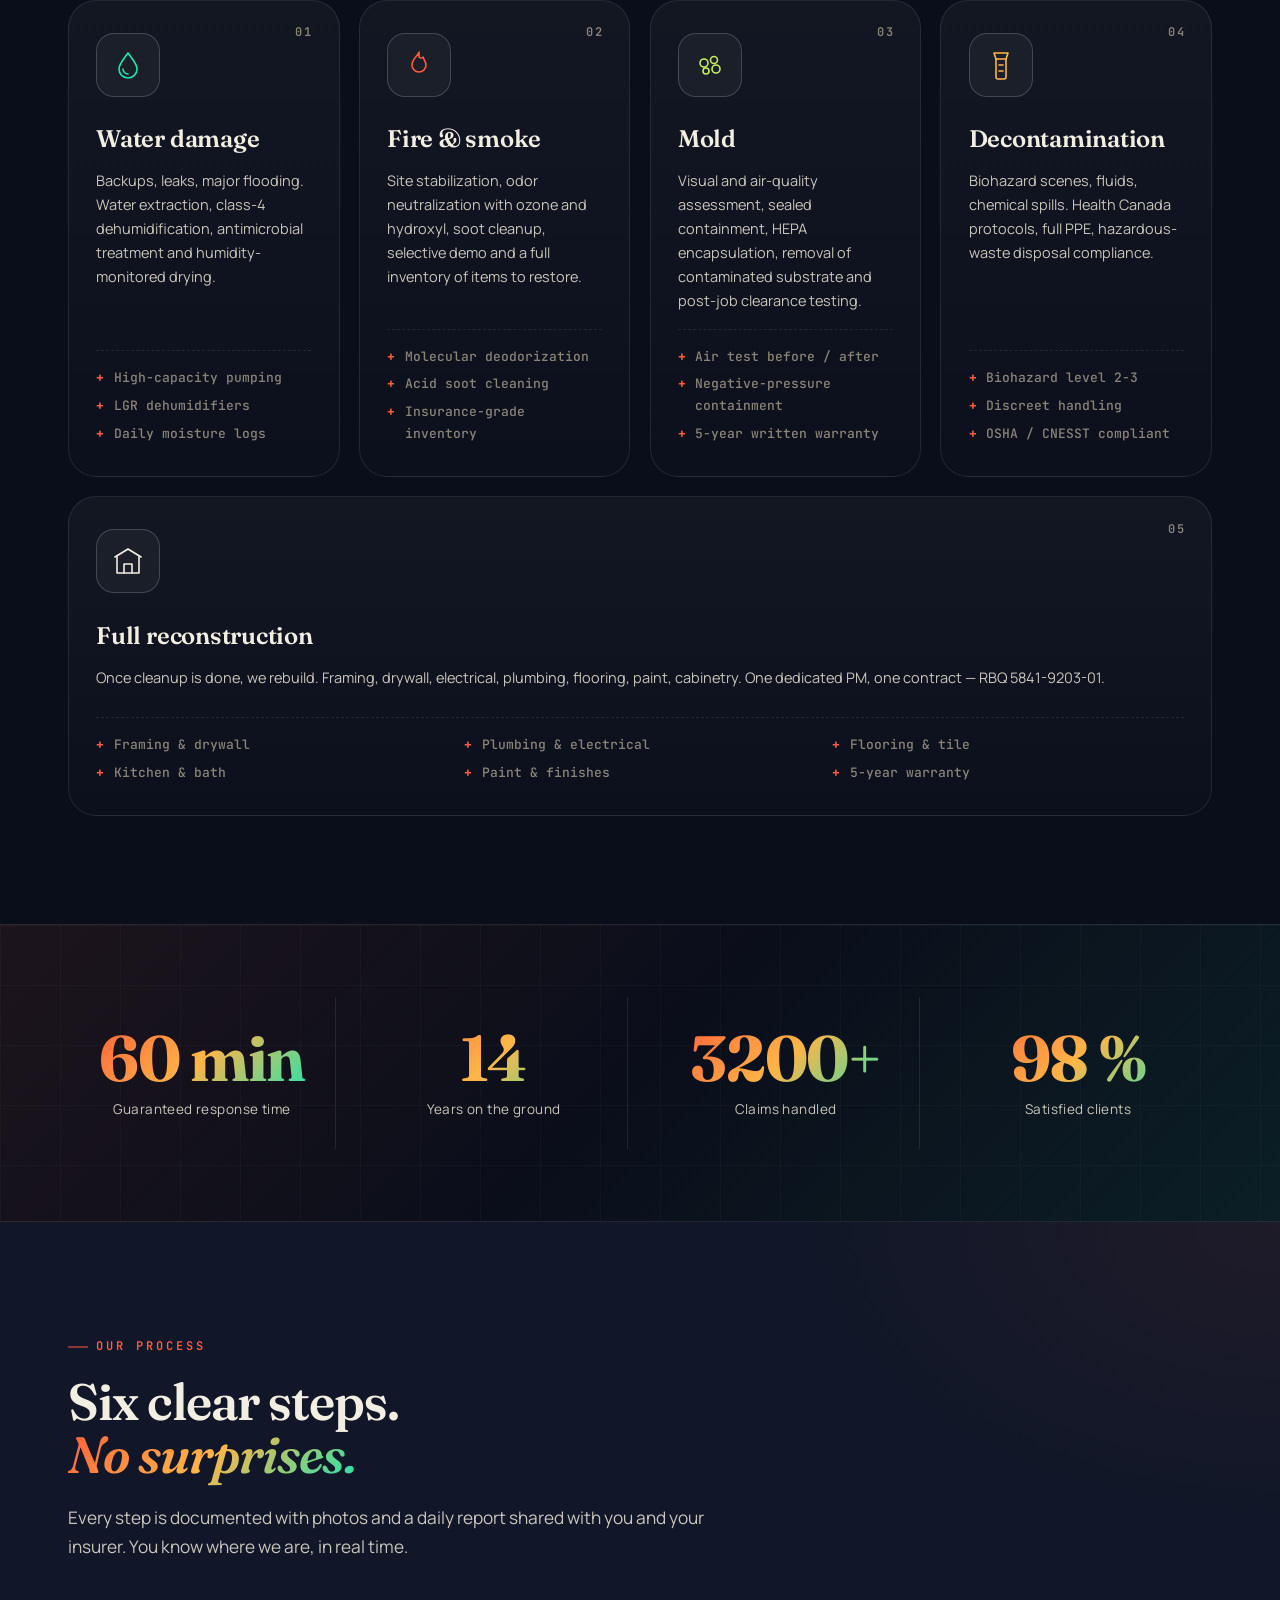
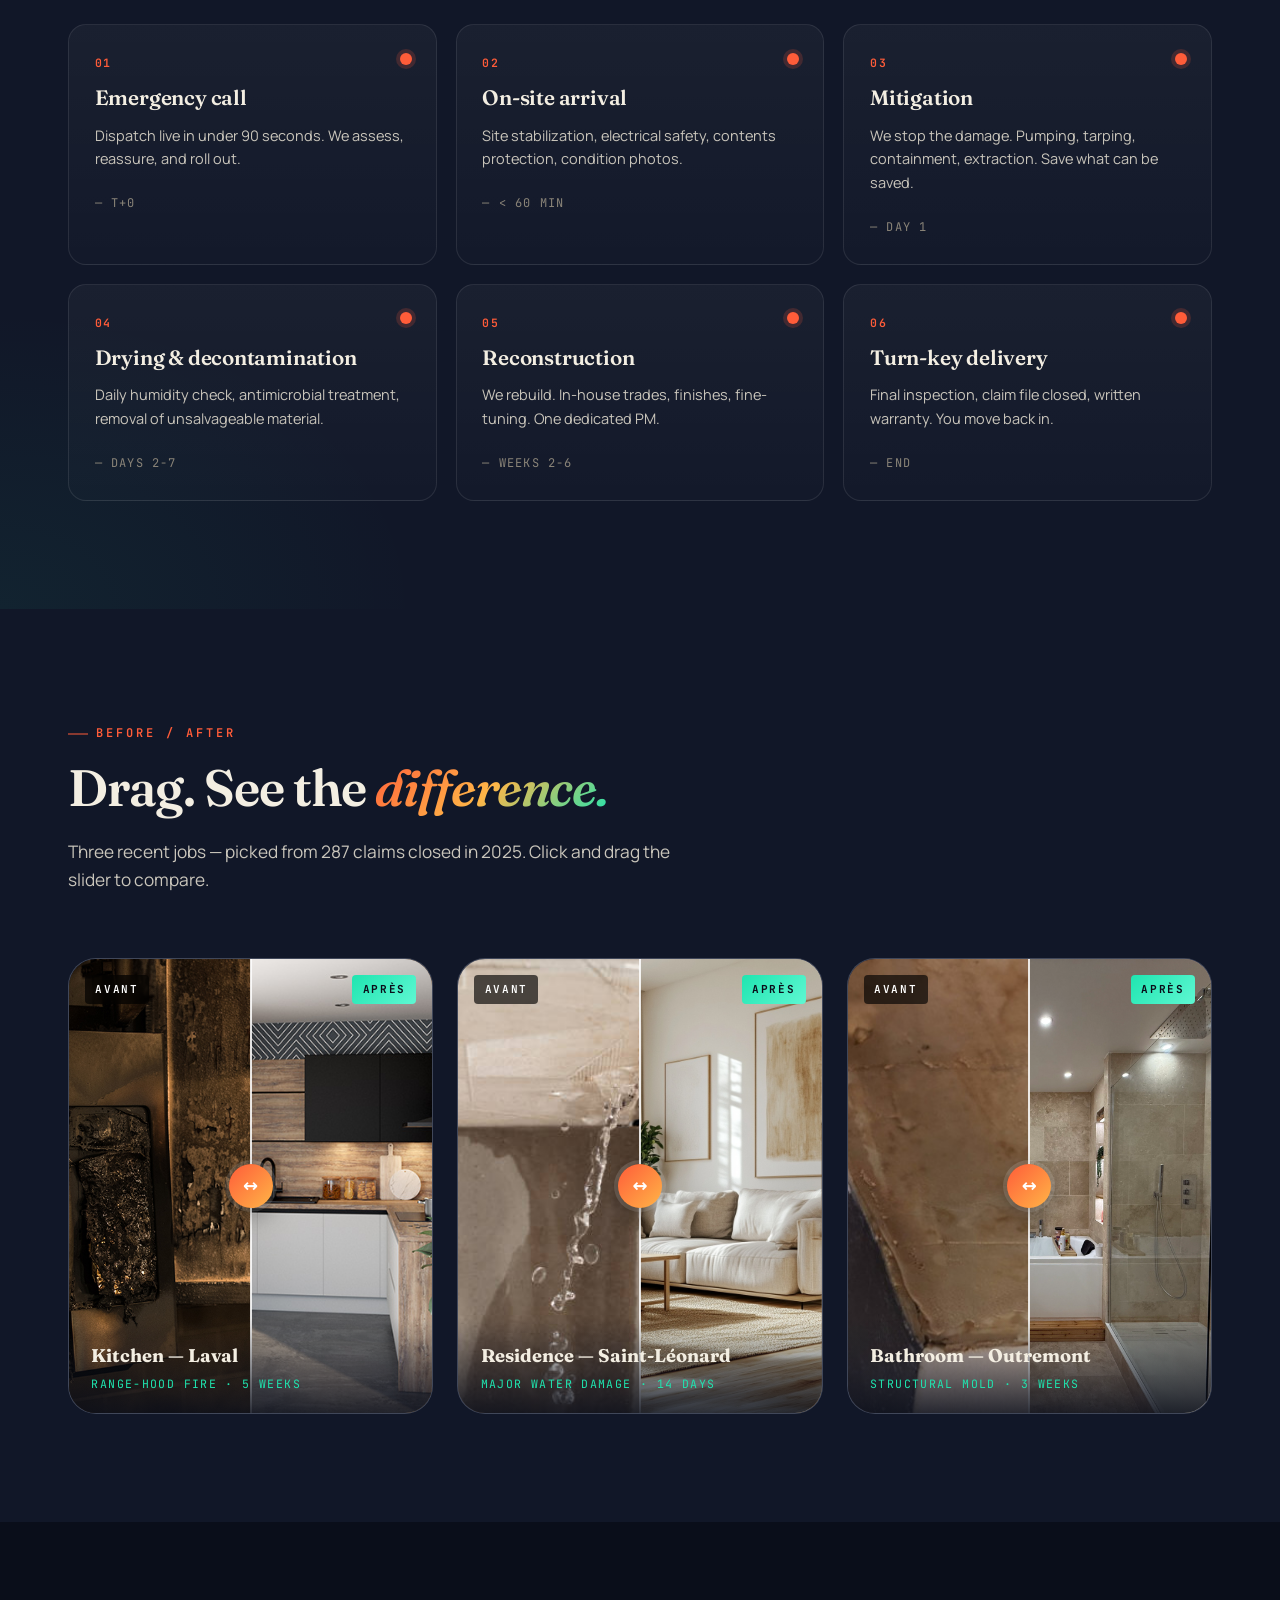
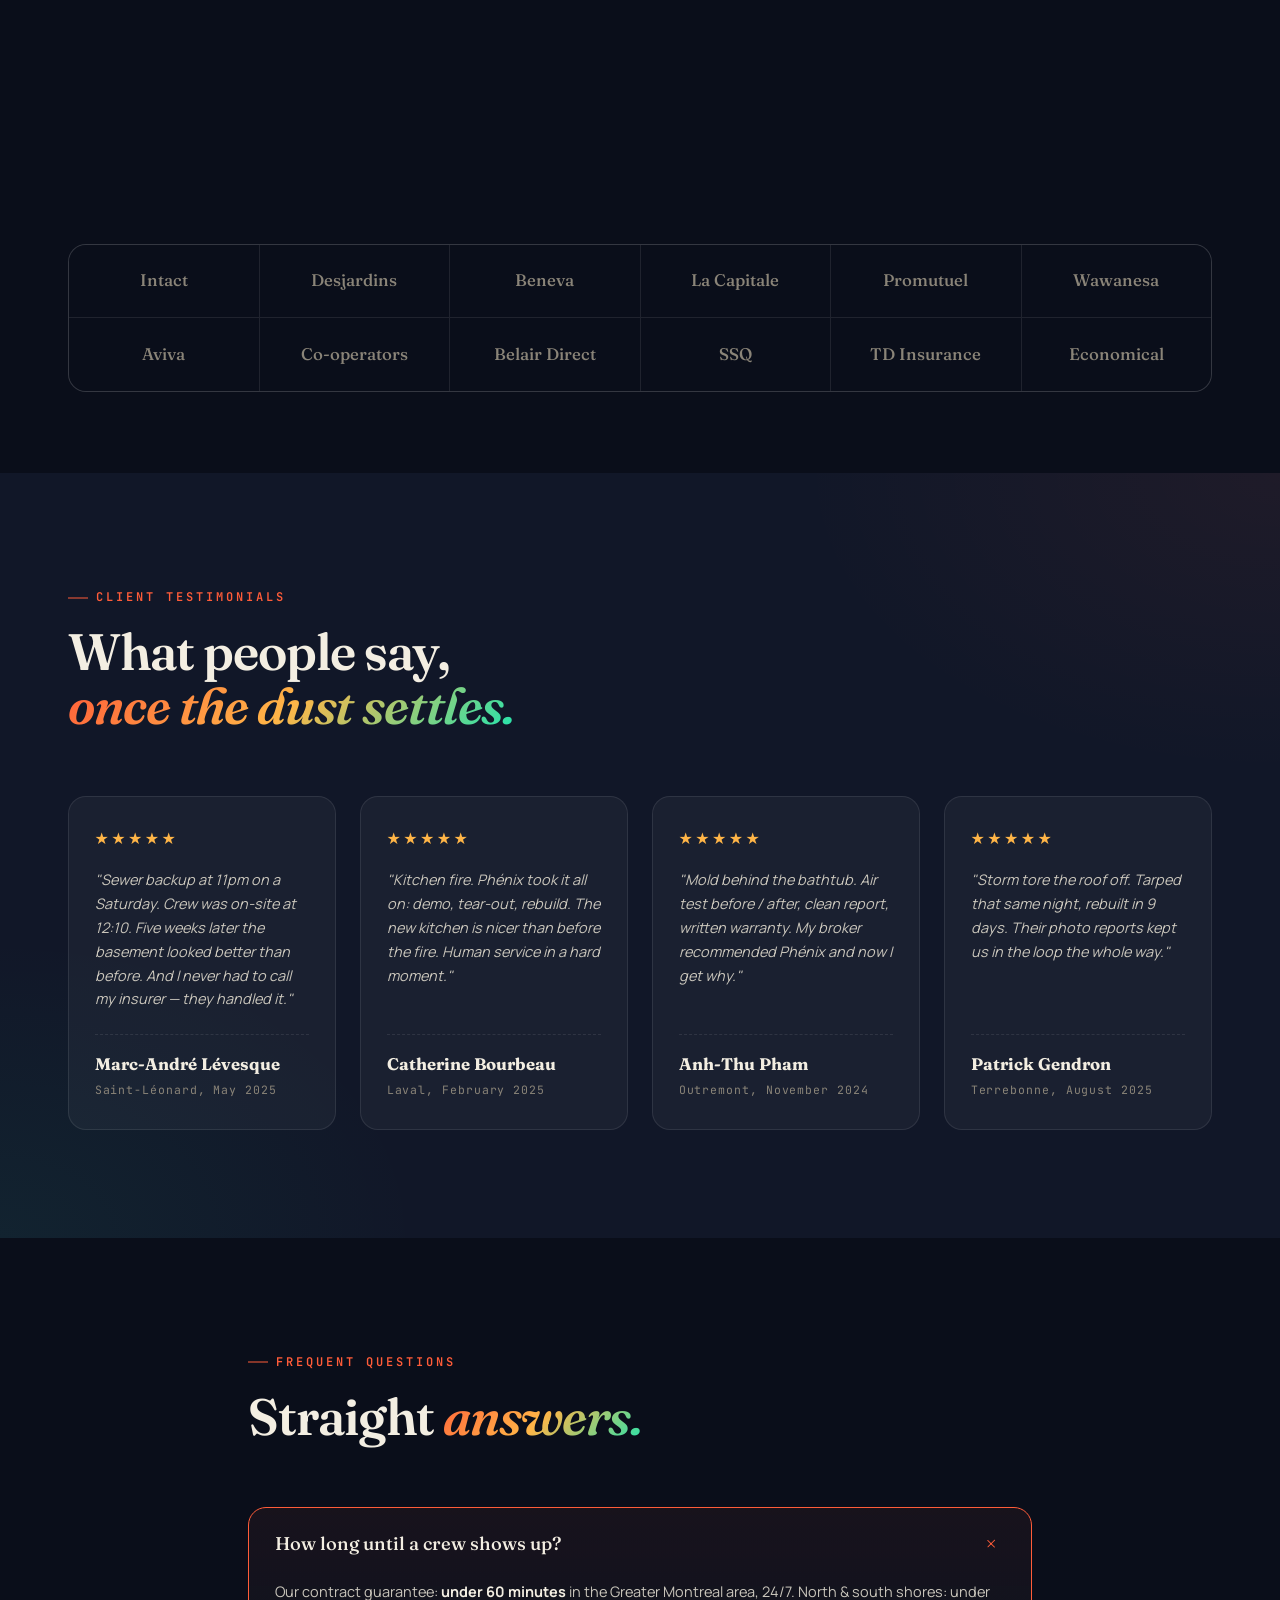
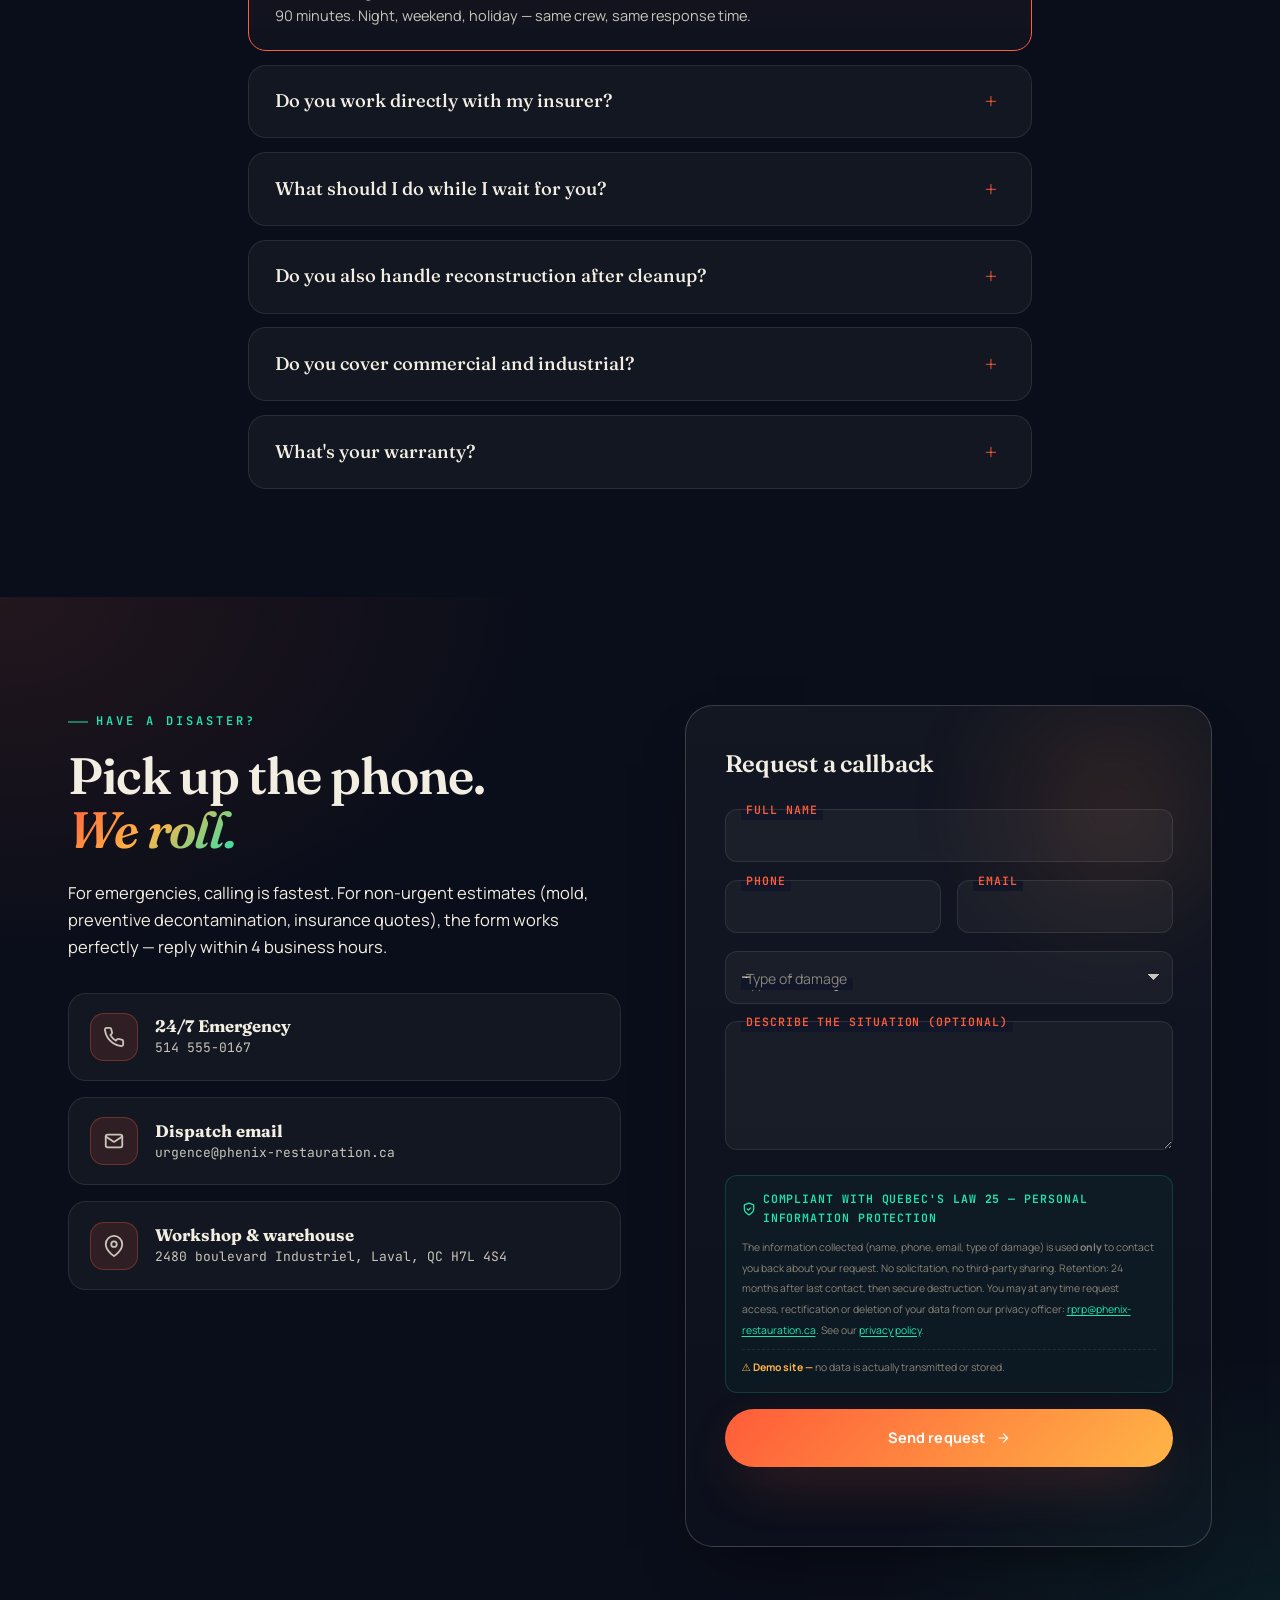
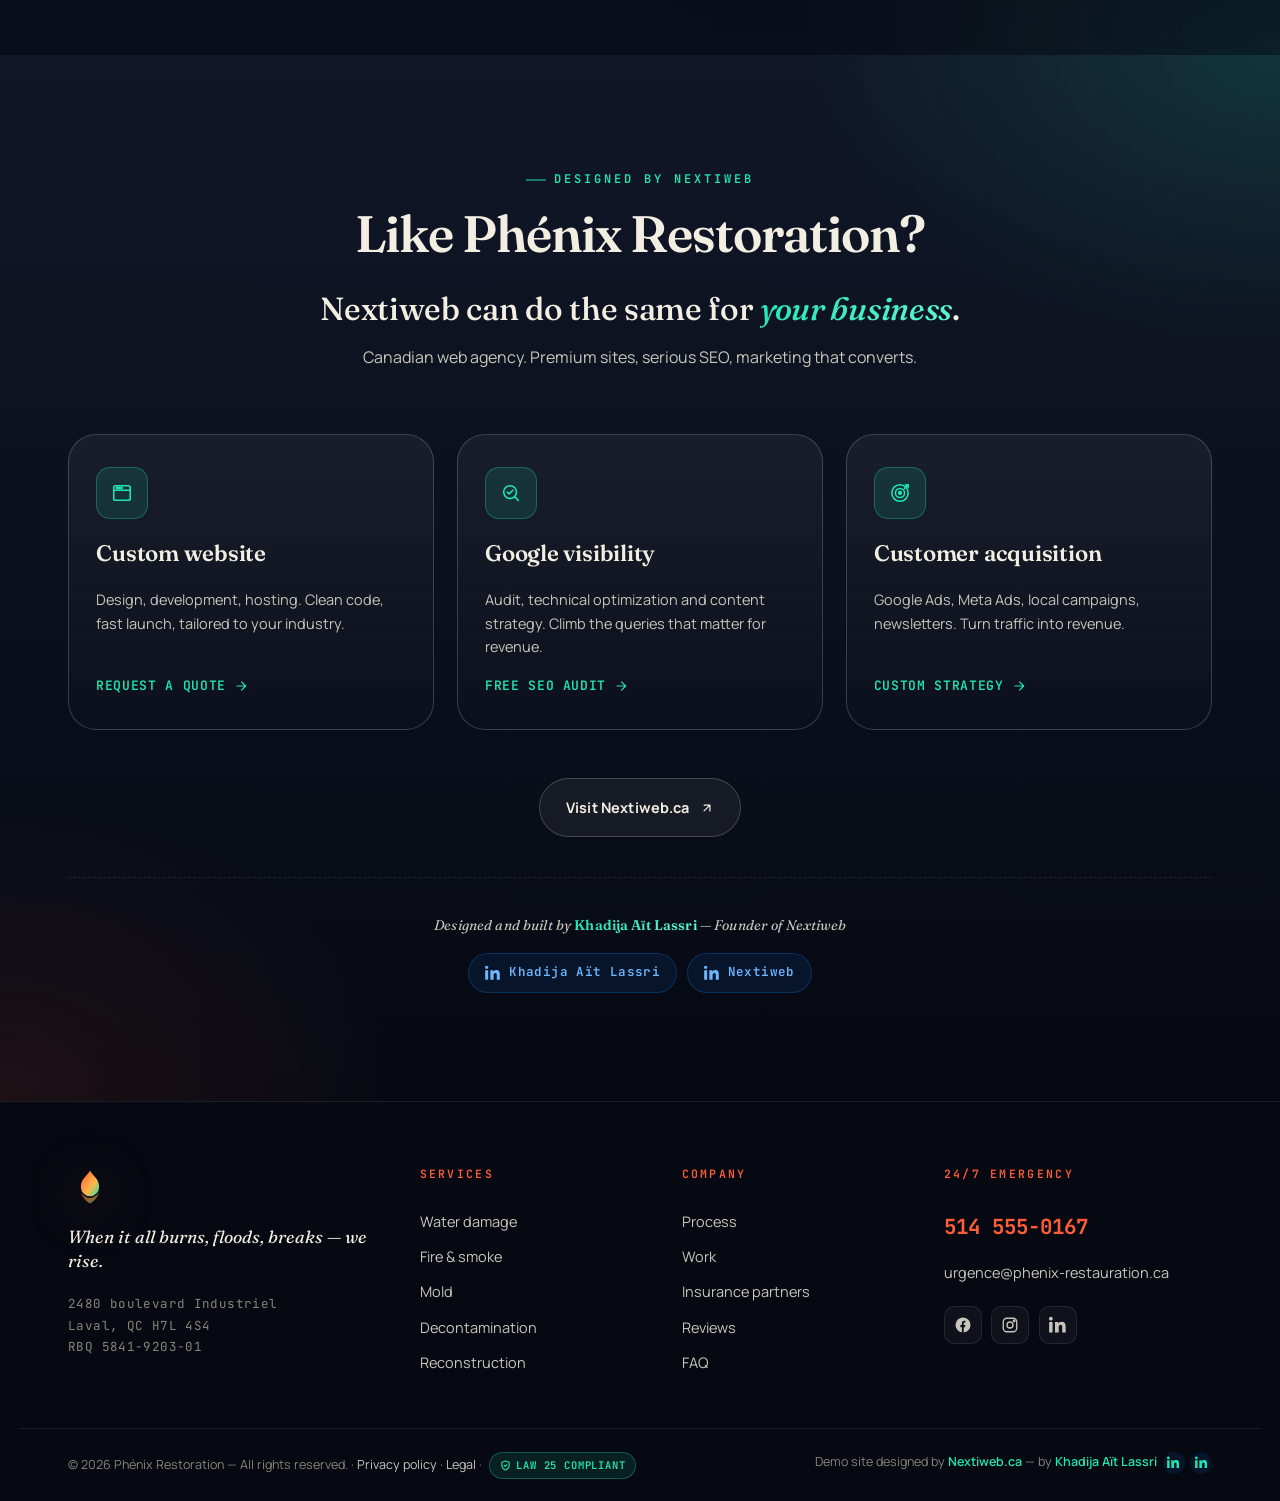
==== commit d50a424e: "Add real LinkedIn credits — Khadija Aït Lassri + Nextiweb company Boosts SEO entity linking, EEAT si" ====
--- a/index-en.html
+++ b/index-en.html
@@ -29,6 +29,35 @@
   <link rel="preconnect" href="https://images.unsplash.com" crossorigin />
   <link href="https://fonts.googleapis.com/css2?family=Fraunces:opsz,wght@9..144,500;9..144,600;9..144,700;9..144,900&family=Manrope:wght@300;400;500;600;700;800&family=JetBrains+Mono:wght@400;600&display=swap" rel="stylesheet" />
   <link rel="stylesheet" href="css/style.css" />
+
+  <!-- Schema.org : Nextiweb (real agency credit) -->
+  <script type="application/ld+json">
+  {
+    "@context": "https://schema.org",
+    "@type": "Organization",
+    "name": "Nextiweb",
+    "alternateName": "Nextiweb.ca",
+    "description": "Canadian web agency — premium custom websites, SEO and digital marketing for SMBs.",
+    "url": "https://nextiweb.ca",
+    "sameAs": [
+      "https://www.linkedin.com/company/25819184/"
+    ],
+    "founder": {
+      "@type": "Person",
+      "name": "Khadija Aït Lassri",
+      "jobTitle": "Founder",
+      "url": "https://www.linkedin.com/in/khadija-ait-lassri/",
+      "sameAs": [
+        "https://www.linkedin.com/in/khadija-ait-lassri/"
+      ]
+    },
+    "creator": {
+      "@type": "Person",
+      "name": "Khadija Aït Lassri",
+      "url": "https://www.linkedin.com/in/khadija-ait-lassri/"
+    }
+  }
+  </script>
 </head>
 
 <body>
@@ -733,6 +762,20 @@
           <svg viewBox="0 0 24 24" width="14" height="14" fill="none" stroke="currentColor" stroke-width="2" stroke-linecap="round" stroke-linejoin="round" aria-hidden="true"><path d="M7 17 17 7M7 7h10v10"/></svg>
         </a>
       </div>
+
+      <div class="nextiweb__signature">
+        <p>Designed and built by <strong>Khadija Aït Lassri</strong> — Founder of Nextiweb</p>
+        <div class="nextiweb__socials">
+          <a href="https://www.linkedin.com/in/khadija-ait-lassri/" target="_blank" rel="noopener" class="li-pill" aria-label="LinkedIn profile of Khadija Aït Lassri">
+            <svg viewBox="0 0 24 24" width="16" height="16" fill="currentColor" aria-hidden="true"><path d="M4.98 3.5C4.98 4.88 3.88 6 2.5 6S0 4.88 0 3.5 1.12 1 2.5 1s2.48 1.12 2.48 2.5zM.22 8h4.56v14H.22V8zm7.78 0h4.37v1.93h.06c.61-1.15 2.1-2.36 4.32-2.36 4.62 0 5.47 3.04 5.47 7v7.43h-4.56v-6.59c0-1.57-.03-3.59-2.19-3.59-2.19 0-2.53 1.71-2.53 3.48v6.7H8V8z"/></svg>
+            <span>Khadija Aït Lassri</span>
+          </a>
+          <a href="https://www.linkedin.com/company/25819184/" target="_blank" rel="noopener" class="li-pill" aria-label="LinkedIn page of Nextiweb">
+            <svg viewBox="0 0 24 24" width="16" height="16" fill="currentColor" aria-hidden="true"><path d="M4.98 3.5C4.98 4.88 3.88 6 2.5 6S0 4.88 0 3.5 1.12 1 2.5 1s2.48 1.12 2.48 2.5zM.22 8h4.56v14H.22V8zm7.78 0h4.37v1.93h.06c.61-1.15 2.1-2.36 4.32-2.36 4.62 0 5.47 3.04 5.47 7v7.43h-4.56v-6.59c0-1.57-.03-3.59-2.19-3.59-2.19 0-2.53 1.71-2.53 3.48v6.7H8V8z"/></svg>
+            <span>Nextiweb</span>
+          </a>
+        </div>
+      </div>
     </div>
   </section>
 
@@ -787,7 +830,9 @@
       <p class="footer__credit">
         Demo site designed by
         <a href="https://nextiweb.ca" target="_blank" rel="noopener">Nextiweb.ca</a>
-        — Custom website creation
+        — by <a href="https://www.linkedin.com/in/khadija-ait-lassri/" target="_blank" rel="noopener">Khadija Aït Lassri</a>
+        <a href="https://www.linkedin.com/in/khadija-ait-lassri/" target="_blank" rel="noopener" class="footer__li" aria-label="LinkedIn — Khadija Aït Lassri"><svg viewBox="0 0 24 24" width="13" height="13" fill="currentColor" aria-hidden="true"><path d="M4.98 3.5C4.98 4.88 3.88 6 2.5 6S0 4.88 0 3.5 1.12 1 2.5 1s2.48 1.12 2.48 2.5zM.22 8h4.56v14H.22V8zm7.78 0h4.37v1.93h.06c.61-1.15 2.1-2.36 4.32-2.36 4.62 0 5.47 3.04 5.47 7v7.43h-4.56v-6.59c0-1.57-.03-3.59-2.19-3.59-2.19 0-2.53 1.71-2.53 3.48v6.7H8V8z"/></svg></a>
+        <a href="https://www.linkedin.com/company/25819184/" target="_blank" rel="noopener" class="footer__li" aria-label="LinkedIn — Nextiweb"><svg viewBox="0 0 24 24" width="13" height="13" fill="currentColor" aria-hidden="true"><path d="M4.98 3.5C4.98 4.88 3.88 6 2.5 6S0 4.88 0 3.5 1.12 1 2.5 1s2.48 1.12 2.48 2.5zM.22 8h4.56v14H.22V8zm7.78 0h4.37v1.93h.06c.61-1.15 2.1-2.36 4.32-2.36 4.62 0 5.47 3.04 5.47 7v7.43h-4.56v-6.59c0-1.57-.03-3.59-2.19-3.59-2.19 0-2.53 1.71-2.53 3.48v6.7H8V8z"/></svg></a>
       </p>
     </div>
   </footer>
--- a/css/style.css
+++ b/css/style.css
@@ -1508,6 +1508,75 @@
   margin-top: 3rem;
 }
 
+.nextiweb__signature {
+  margin-top: 2.5rem;
+  padding-top: 2.2rem;
+  border-top: 1px dashed var(--line);
+  text-align: center;
+  position: relative;
+}
+.nextiweb__signature p {
+  color: var(--ink-soft);
+  font-size: 14px;
+  margin-bottom: 1rem;
+  font-family: var(--display);
+  font-style: italic;
+  letter-spacing: .01em;
+}
+.nextiweb__signature strong {
+  color: var(--ink);
+  font-style: normal;
+  font-weight: 600;
+  background: var(--grad-rebirth);
+  -webkit-background-clip: text;
+  background-clip: text;
+  color: transparent;
+}
+.nextiweb__socials {
+  display: inline-flex; flex-wrap: wrap;
+  gap: .6rem;
+  justify-content: center;
+}
+.li-pill {
+  display: inline-flex; align-items: center; gap: .5rem;
+  padding: .55rem 1rem;
+  background: rgba(10, 102, 194, 0.12);
+  border: 1px solid rgba(10, 102, 194, 0.35);
+  border-radius: 999px;
+  font-family: var(--mono);
+  font-size: 12.5px; font-weight: 600;
+  letter-spacing: .03em;
+  color: #6cb6ff;
+  transition: transform .3s var(--ease), background .3s, border-color .3s, color .3s, box-shadow .3s;
+}
+.li-pill svg { color: inherit; flex-shrink: 0; }
+.li-pill:hover {
+  background: #0a66c2;
+  border-color: #0a66c2;
+  color: #fff;
+  transform: translateY(-2px);
+  box-shadow: 0 12px 28px -8px rgba(10, 102, 194, 0.55);
+}
+
+/* Footer LinkedIn icon next to credit line */
+.footer__li {
+  display: inline-flex;
+  align-items: center;
+  justify-content: center;
+  width: 22px; height: 22px;
+  border-radius: 50%;
+  background: rgba(10, 102, 194, 0.14);
+  color: #6cb6ff !important;
+  margin-left: .15rem;
+  vertical-align: middle;
+  transition: background .25s, color .25s, transform .25s;
+}
+.footer__li:hover {
+  background: #0a66c2 !important;
+  color: #fff !important;
+  transform: translateY(-1px);
+}
+
 /* ============ FOOTER ============ */
 .footer {
   background: #060912;
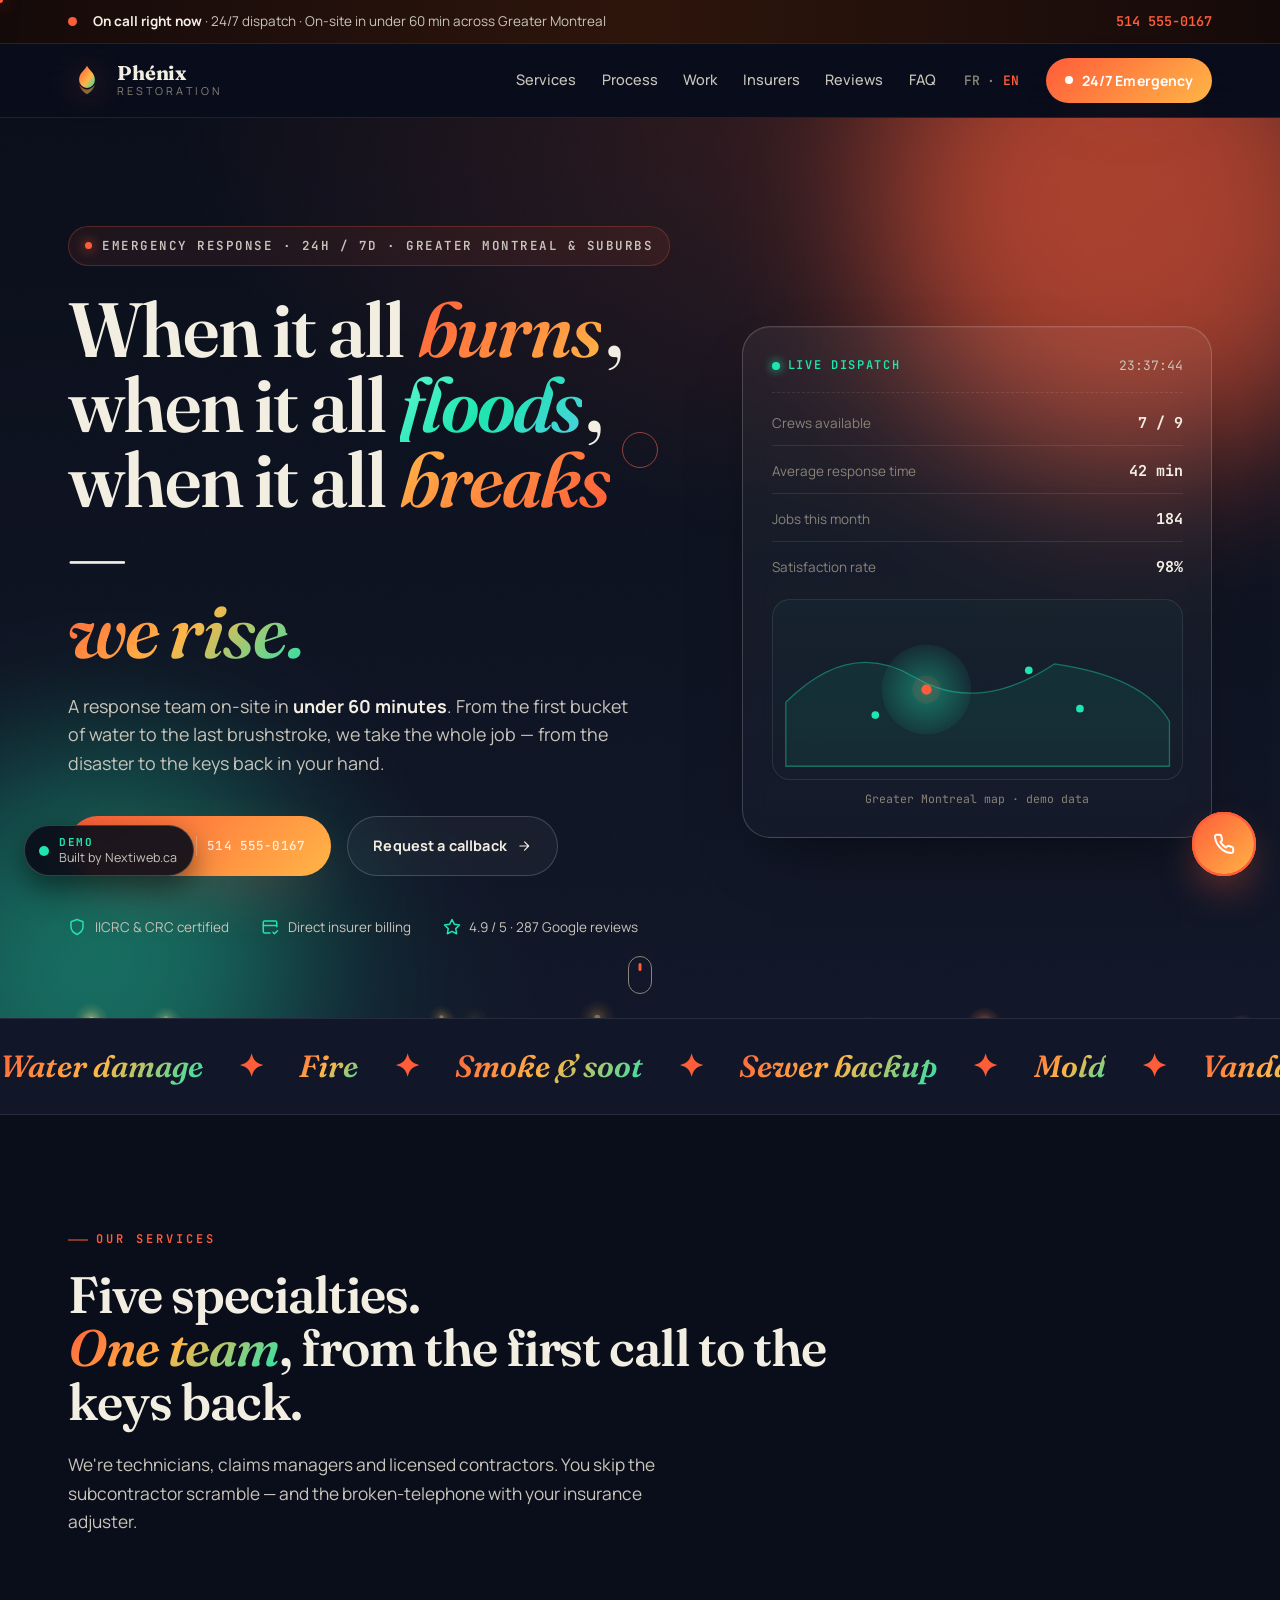
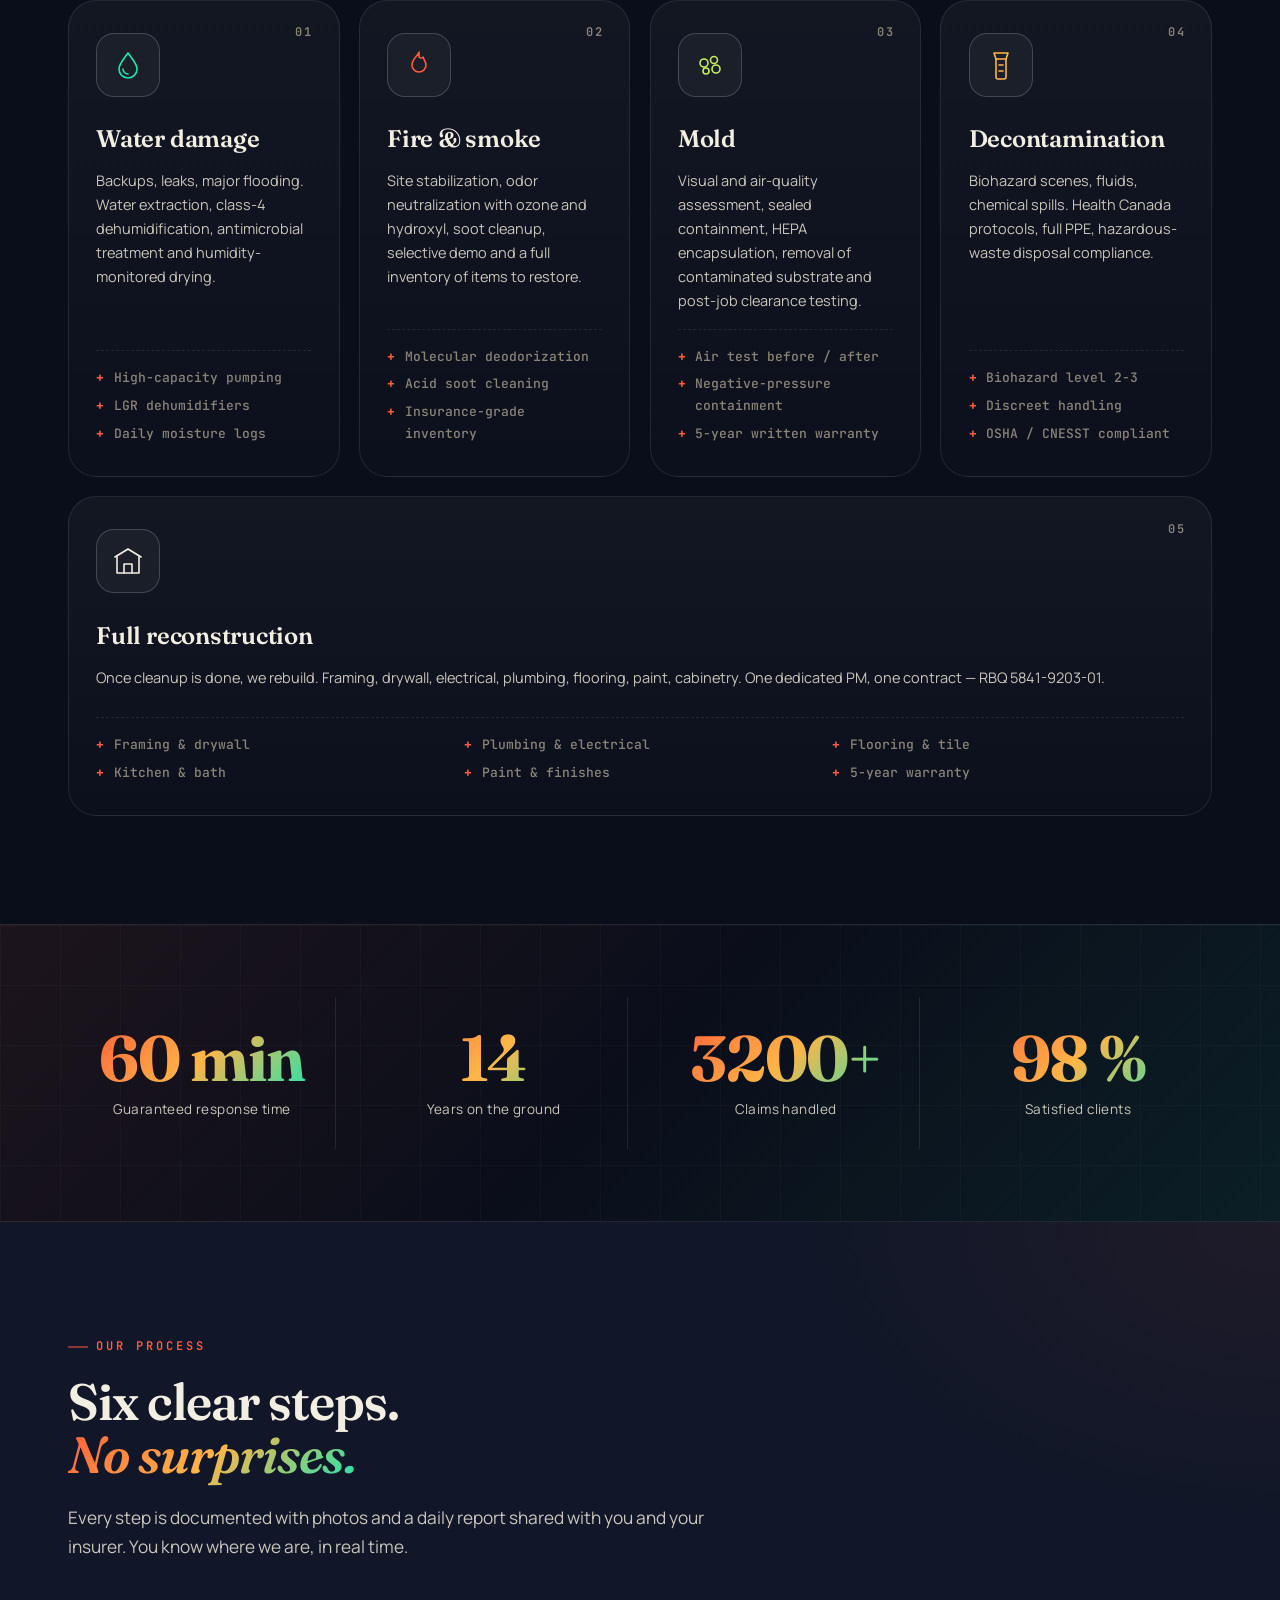
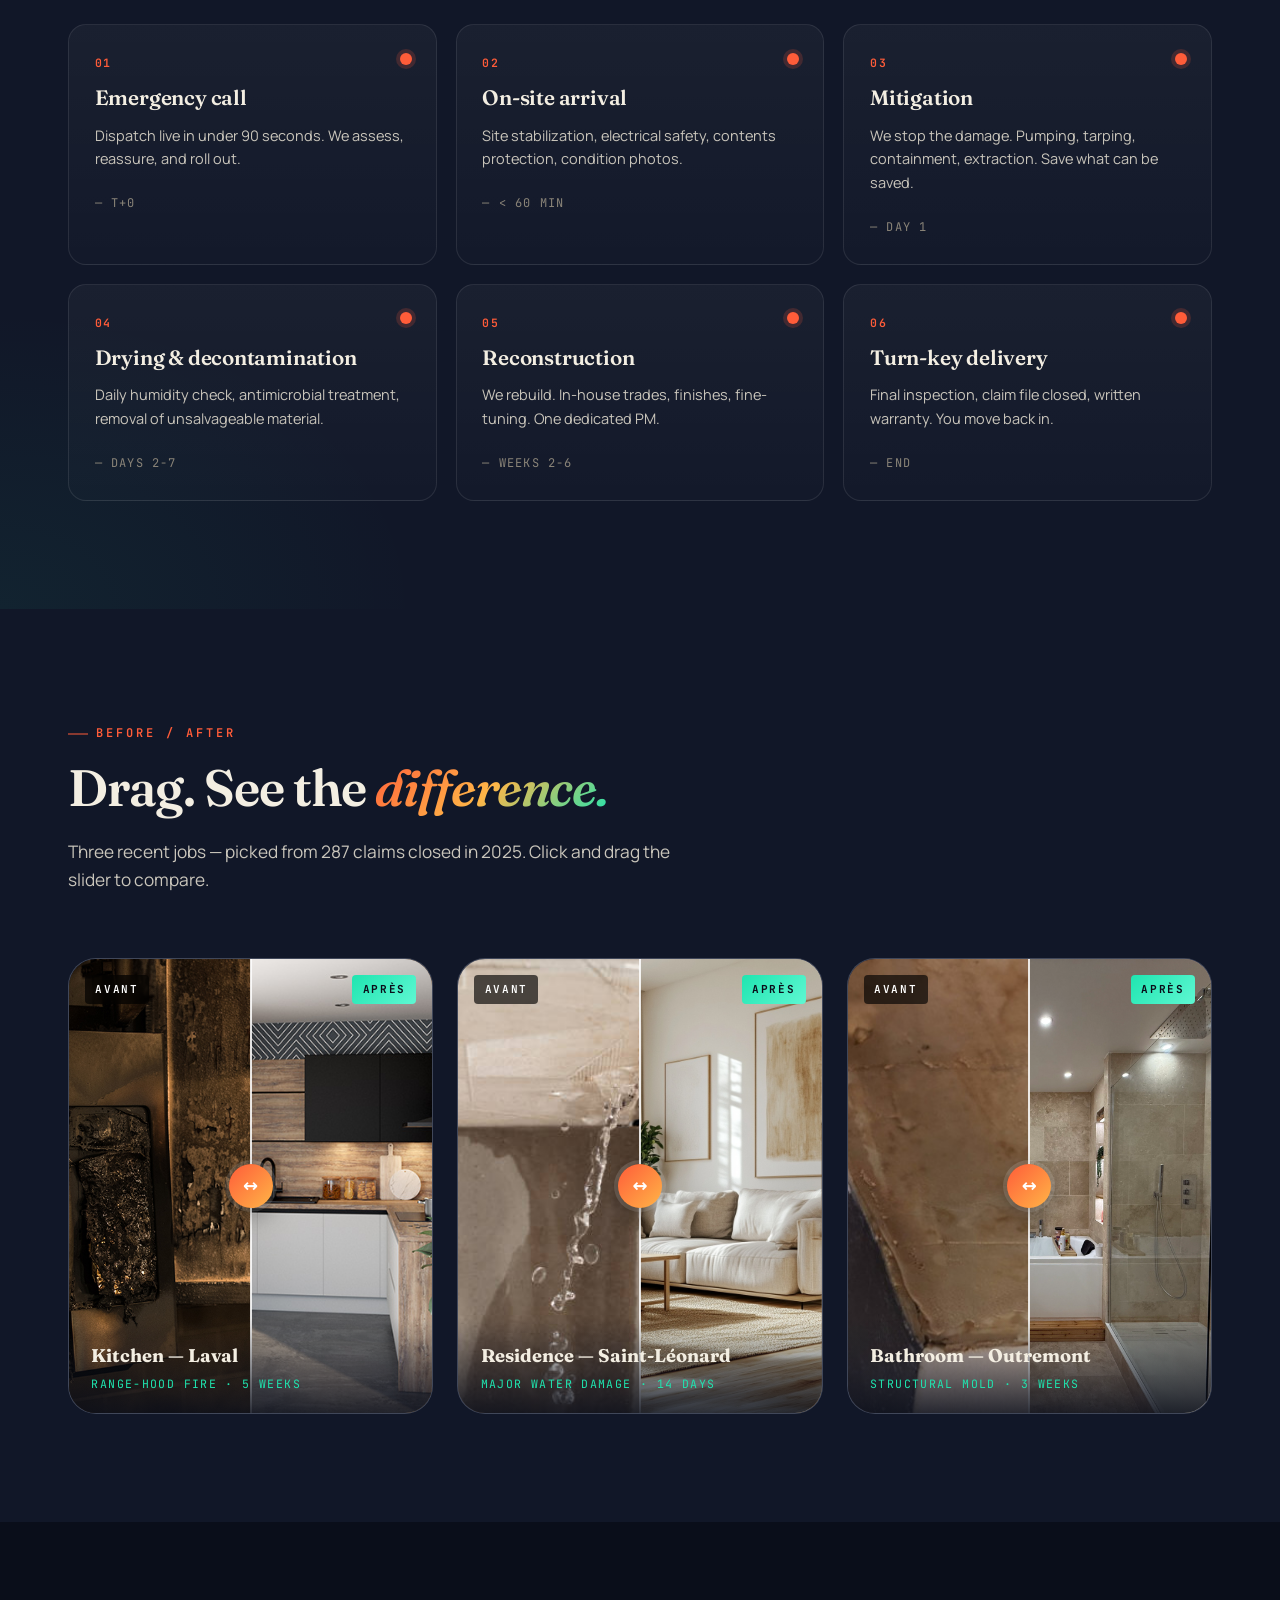
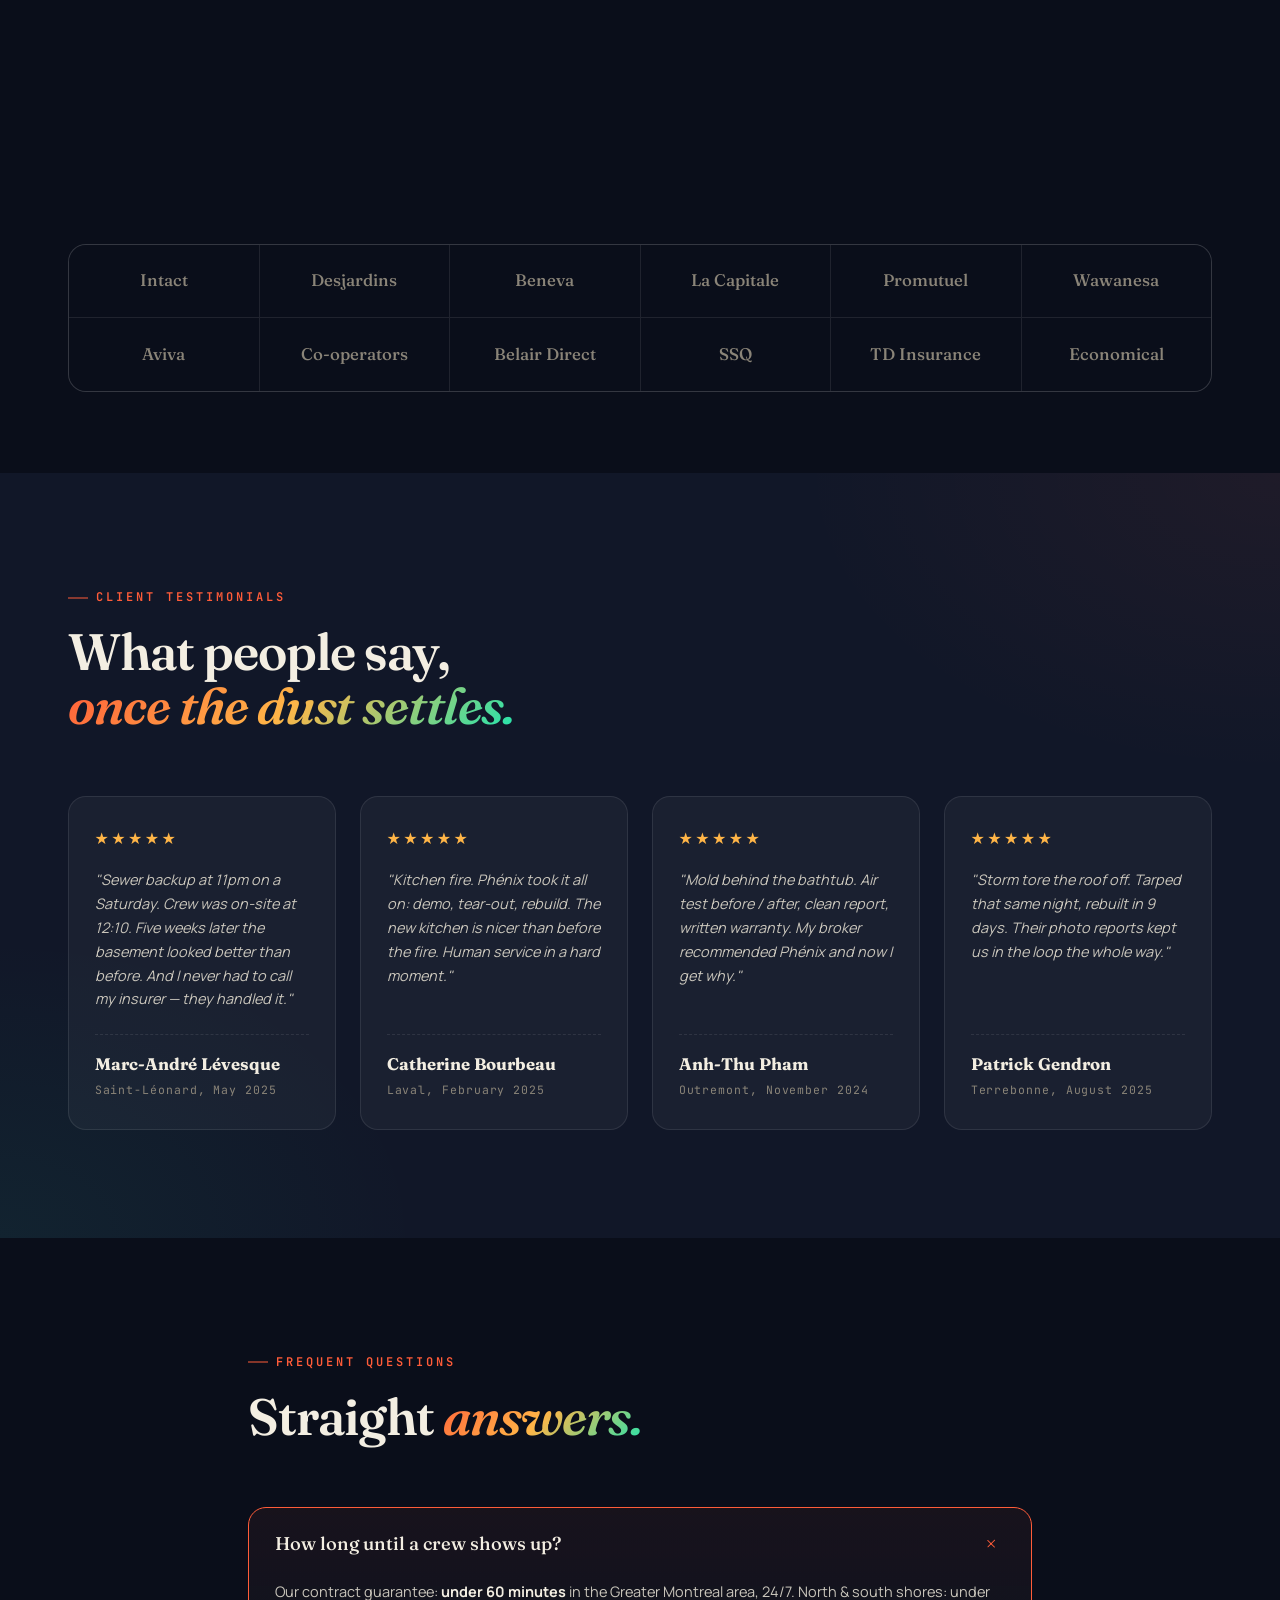
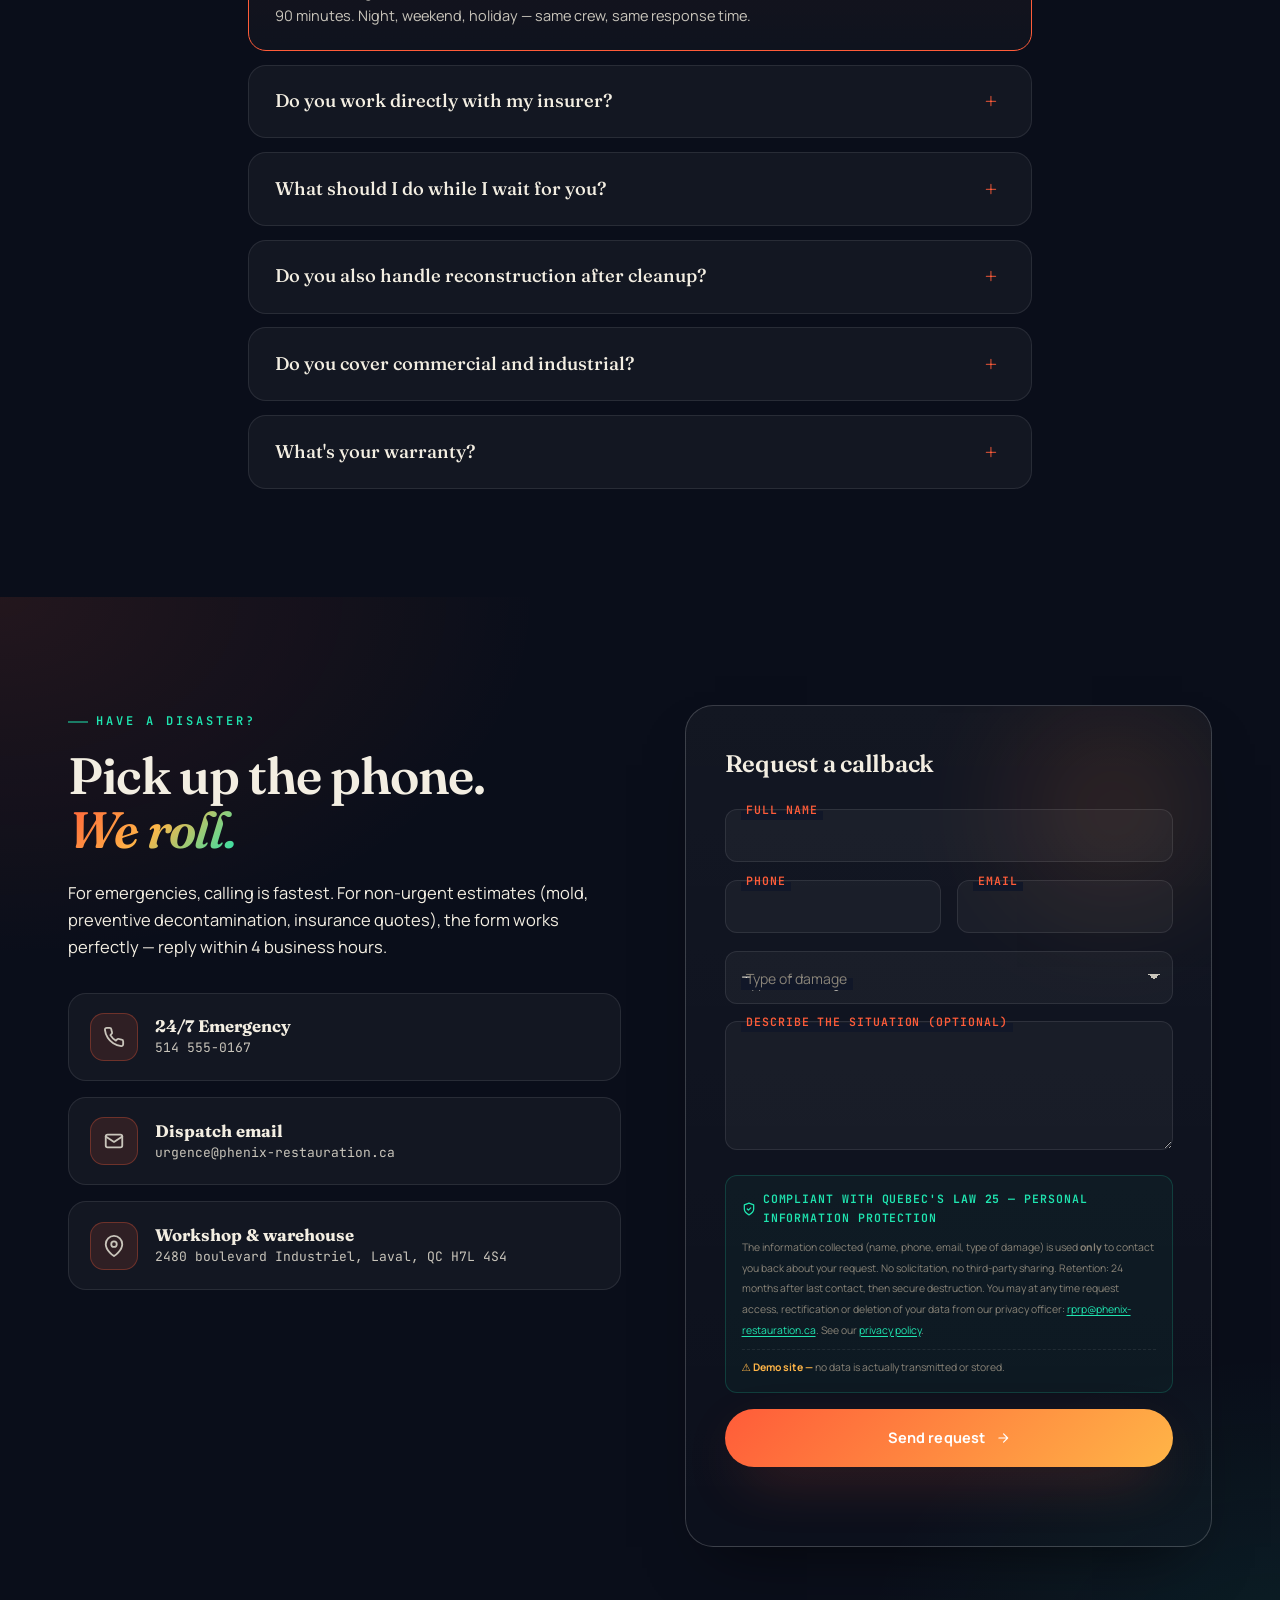
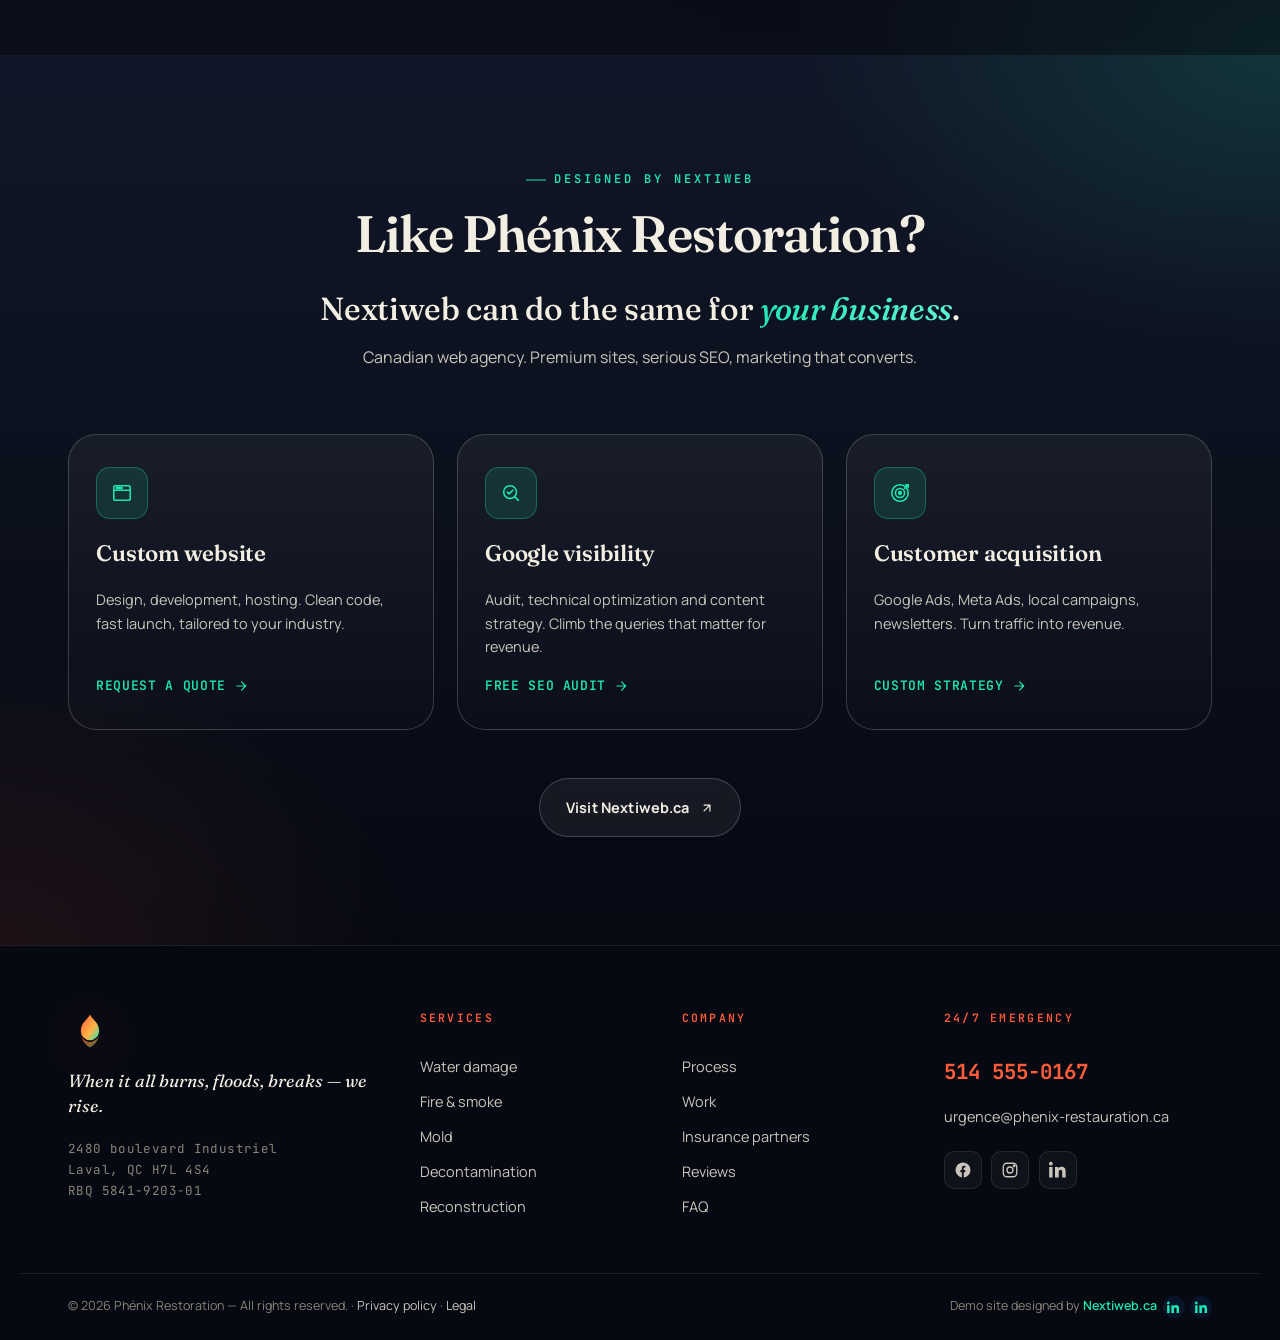
==== commit a5247ae8: "Trim footer & Nextiweb section per user request Removed the 'Conçu et développé par Khadija Aït Lass" ====
--- a/index-en.html
+++ b/index-en.html
@@ -762,20 +762,6 @@
           <svg viewBox="0 0 24 24" width="14" height="14" fill="none" stroke="currentColor" stroke-width="2" stroke-linecap="round" stroke-linejoin="round" aria-hidden="true"><path d="M7 17 17 7M7 7h10v10"/></svg>
         </a>
       </div>
-
-      <div class="nextiweb__signature">
-        <p>Designed and built by <strong>Khadija Aït Lassri</strong> — Founder of Nextiweb</p>
-        <div class="nextiweb__socials">
-          <a href="https://www.linkedin.com/in/khadija-ait-lassri/" target="_blank" rel="noopener" class="li-pill" aria-label="LinkedIn profile of Khadija Aït Lassri">
-            <svg viewBox="0 0 24 24" width="16" height="16" fill="currentColor" aria-hidden="true"><path d="M4.98 3.5C4.98 4.88 3.88 6 2.5 6S0 4.88 0 3.5 1.12 1 2.5 1s2.48 1.12 2.48 2.5zM.22 8h4.56v14H.22V8zm7.78 0h4.37v1.93h.06c.61-1.15 2.1-2.36 4.32-2.36 4.62 0 5.47 3.04 5.47 7v7.43h-4.56v-6.59c0-1.57-.03-3.59-2.19-3.59-2.19 0-2.53 1.71-2.53 3.48v6.7H8V8z"/></svg>
-            <span>Khadija Aït Lassri</span>
-          </a>
-          <a href="https://www.linkedin.com/company/25819184/" target="_blank" rel="noopener" class="li-pill" aria-label="LinkedIn page of Nextiweb">
-            <svg viewBox="0 0 24 24" width="16" height="16" fill="currentColor" aria-hidden="true"><path d="M4.98 3.5C4.98 4.88 3.88 6 2.5 6S0 4.88 0 3.5 1.12 1 2.5 1s2.48 1.12 2.48 2.5zM.22 8h4.56v14H.22V8zm7.78 0h4.37v1.93h.06c.61-1.15 2.1-2.36 4.32-2.36 4.62 0 5.47 3.04 5.47 7v7.43h-4.56v-6.59c0-1.57-.03-3.59-2.19-3.59-2.19 0-2.53 1.71-2.53 3.48v6.7H8V8z"/></svg>
-            <span>Nextiweb</span>
-          </a>
-        </div>
-      </div>
     </div>
   </section>
 
@@ -826,11 +812,10 @@
       </div>
     </div>
     <div class="footer__bottom">
-      <p>&copy; 2026 Phénix Restoration — All rights reserved. · <a href="privacy-policy.html">Privacy policy</a> · <a href="privacy-policy.html#mentions">Legal</a> · <span class="loi25-pill"><svg viewBox="0 0 24 24" width="11" height="11" fill="none" stroke="currentColor" stroke-width="2.4" stroke-linecap="round" stroke-linejoin="round" aria-hidden="true"><path d="M12 22s8-4 8-10V5l-8-3-8 3v7c0 6 8 10 8 10z"/><path d="m9 12 2 2 4-4"/></svg>Law&nbsp;25 compliant</span></p>
+      <p>&copy; 2026 Phénix Restoration — All rights reserved. · <a href="privacy-policy.html">Privacy policy</a> · <a href="privacy-policy.html#mentions">Legal</a></p>
       <p class="footer__credit">
         Demo site designed by
         <a href="https://nextiweb.ca" target="_blank" rel="noopener">Nextiweb.ca</a>
-        — by <a href="https://www.linkedin.com/in/khadija-ait-lassri/" target="_blank" rel="noopener">Khadija Aït Lassri</a>
         <a href="https://www.linkedin.com/in/khadija-ait-lassri/" target="_blank" rel="noopener" class="footer__li" aria-label="LinkedIn — Khadija Aït Lassri"><svg viewBox="0 0 24 24" width="13" height="13" fill="currentColor" aria-hidden="true"><path d="M4.98 3.5C4.98 4.88 3.88 6 2.5 6S0 4.88 0 3.5 1.12 1 2.5 1s2.48 1.12 2.48 2.5zM.22 8h4.56v14H.22V8zm7.78 0h4.37v1.93h.06c.61-1.15 2.1-2.36 4.32-2.36 4.62 0 5.47 3.04 5.47 7v7.43h-4.56v-6.59c0-1.57-.03-3.59-2.19-3.59-2.19 0-2.53 1.71-2.53 3.48v6.7H8V8z"/></svg></a>
         <a href="https://www.linkedin.com/company/25819184/" target="_blank" rel="noopener" class="footer__li" aria-label="LinkedIn — Nextiweb"><svg viewBox="0 0 24 24" width="13" height="13" fill="currentColor" aria-hidden="true"><path d="M4.98 3.5C4.98 4.88 3.88 6 2.5 6S0 4.88 0 3.5 1.12 1 2.5 1s2.48 1.12 2.48 2.5zM.22 8h4.56v14H.22V8zm7.78 0h4.37v1.93h.06c.61-1.15 2.1-2.36 4.32-2.36 4.62 0 5.47 3.04 5.47 7v7.43h-4.56v-6.59c0-1.57-.03-3.59-2.19-3.59-2.19 0-2.53 1.71-2.53 3.48v6.7H8V8z"/></svg></a>
       </p>
--- a/css/style.css
+++ b/css/style.css
@@ -46,7 +46,12 @@
 
 /* ============ RESET ============ */
 *, *::before, *::after { box-sizing: border-box; margin: 0; padding: 0; }
-html { scroll-behavior: smooth; -webkit-text-size-adjust: 100%; }
+html {
+  scroll-behavior: smooth;
+  -webkit-text-size-adjust: 100%;
+  overflow-x: hidden;
+  max-width: 100vw;
+}
 body {
   font-family: var(--sans);
   font-weight: 400;
@@ -57,7 +62,17 @@
   -webkit-font-smoothing: antialiased;
   text-rendering: optimizeLegibility;
   overflow-x: hidden;
+  max-width: 100vw;
+  width: 100%;
+  position: relative;
   cursor: none;
+}
+/* Anti-overflow safeguards: no child can punch through the viewport */
+main, header, footer, section, .container, .container--narrow, .container--split {
+  max-width: 100%;
+}
+img, video, iframe, svg {
+  max-width: 100%;
 }
 @media (max-width: 980px) { body { cursor: auto; } }
 
@@ -661,6 +676,7 @@
 .section {
   padding: clamp(80px, 12vh, 140px) 0;
   position: relative;
+  overflow: hidden;
 }
 .section--alt {
   background:
@@ -1932,4 +1948,121 @@
   .btn { padding: .9rem 1.3rem; font-size: 14px; }
   .btn__sub { display: none; }
   .top-strip__phone { font-size: 12px; }
-}
+
+  /* === CONTACT SECTION — mobile fixes === */
+  .container--split { gap: 2.5rem; }
+
+  /* Channels (Urgence / Courriel / Adresse) */
+  .contact__channels { gap: .75rem; margin-top: 1.6rem; }
+  .contact__channel {
+    padding: 1rem 1rem;
+    gap: .85rem;
+    align-items: center;
+  }
+  .contact__channel-icon {
+    width: 44px; height: 44px;
+    flex-shrink: 0;
+  }
+  .contact__channel div {
+    min-width: 0;
+    flex: 1;
+  }
+  .contact__channel strong { font-size: .98rem; }
+  .contact__channel span {
+    font-size: 12.5px;
+    word-break: break-word;
+    overflow-wrap: anywhere;
+    display: block;
+  }
+
+  /* Form */
+  .contact__form { padding: 1.4rem 1.15rem; }
+  .contact__form-title { font-size: 1.3rem; margin-bottom: 1.3rem; }
+  .field-row {
+    grid-template-columns: 1fr;
+    gap: .85rem;
+  }
+  .field { margin-bottom: .95rem; }
+  .field input,
+  .field select,
+  .field textarea {
+    padding: 1.05rem .85rem .45rem;
+    font-size: 14px;
+    border-radius: 10px;
+  }
+  .field textarea { padding-top: 1.3rem; }
+  .field label {
+    left: .85rem;
+    font-size: 13px;
+    top: .95rem;
+  }
+  .field input:focus + label,
+  .field select:focus + label,
+  .field textarea:focus + label,
+  .field input:not(:placeholder-shown) + label,
+  .field select:valid + label,
+  .field textarea:not(:placeholder-shown) + label {
+    top: -7px;
+    font-size: 10px;
+  }
+  .field select {
+    background-position: calc(100% - 16px) 1.3rem, calc(100% - 11px) 1.3rem;
+  }
+
+  /* Loi 25 RGPD box */
+  .contact__rgpd {
+    padding: .8rem .85rem;
+    gap: .5rem;
+    border-radius: 10px;
+  }
+  .contact__rgpd small {
+    font-size: 11.5px;
+    line-height: 1.55;
+    display: block;
+  }
+  .contact__rgpd a {
+    word-break: break-word;
+    overflow-wrap: anywhere;
+  }
+  .contact__rgpd-badge {
+    font-size: 10.5px !important;
+    line-height: 1.4;
+    flex-wrap: wrap;
+    gap: .35rem !important;
+  }
+  .contact__rgpd-badge span {
+    flex: 1;
+    min-width: 0;
+  }
+  .contact__rgpd-demo {
+    padding-top: .4rem;
+  }
+
+  /* Contact title spacing */
+  .section--contact .section__title { font-size: clamp(1.7rem, 7vw, 2.4rem); }
+
+  /* Footer credit line — wrap LinkedIn pills cleanly */
+  .footer__credit {
+    display: flex;
+    flex-wrap: wrap;
+    align-items: center;
+    justify-content: center;
+    gap: .3rem;
+    line-height: 1.6;
+  }
+  .footer__bottom { text-align: center; }
+
+  /* Nextiweb signature — tighter */
+  .nextiweb__signature p { font-size: 13px; }
+  .li-pill { padding: .5rem .85rem; font-size: 11.5px; }
+}
+
+/* Tiny phones (≤ 380px) — extra-tight tuning */
+@media (max-width: 380px) {
+  .contact__form { padding: 1.2rem .95rem; }
+  .contact__rgpd { padding: .7rem .75rem; }
+  .contact__channel { padding: .9rem .9rem; gap: .7rem; }
+  .contact__channel-icon { width: 40px; height: 40px; border-radius: 12px; }
+  .contact__channel strong { font-size: .92rem; }
+  .contact__channel span { font-size: 11.5px; }
+}
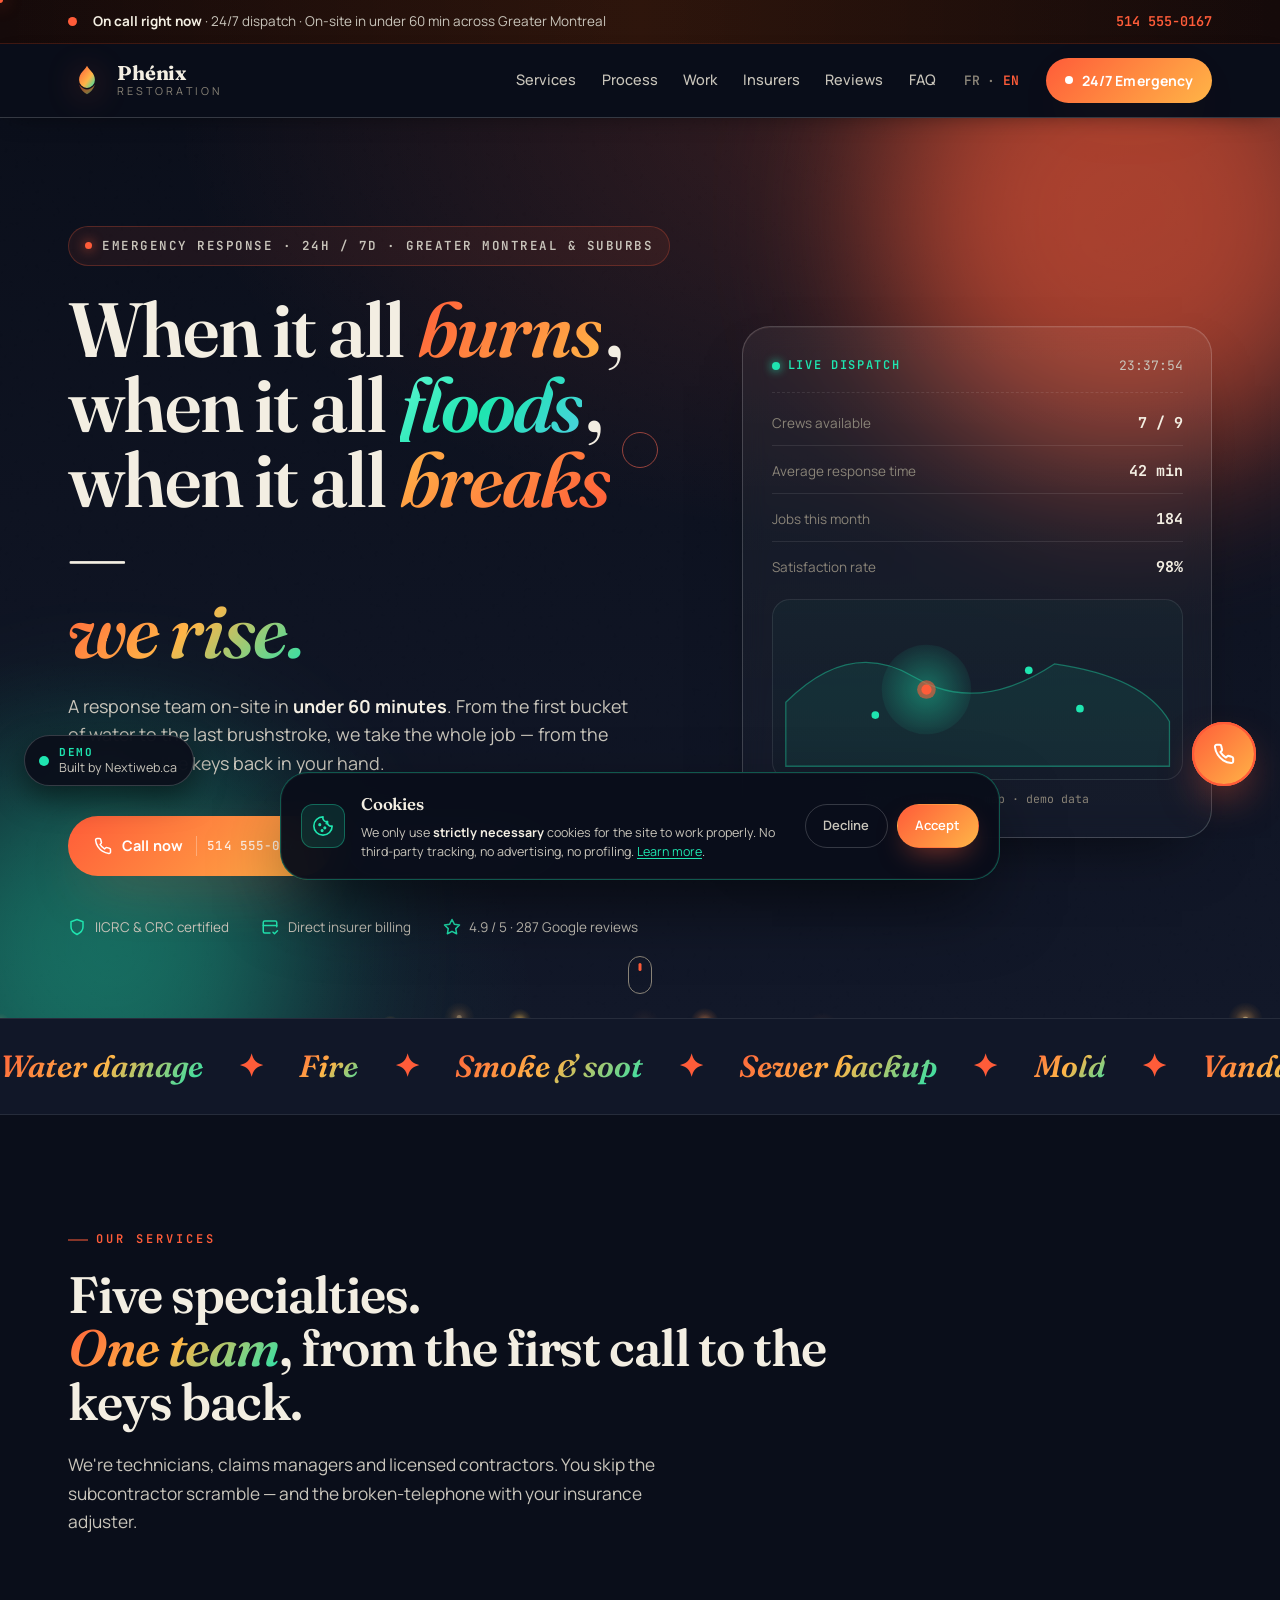
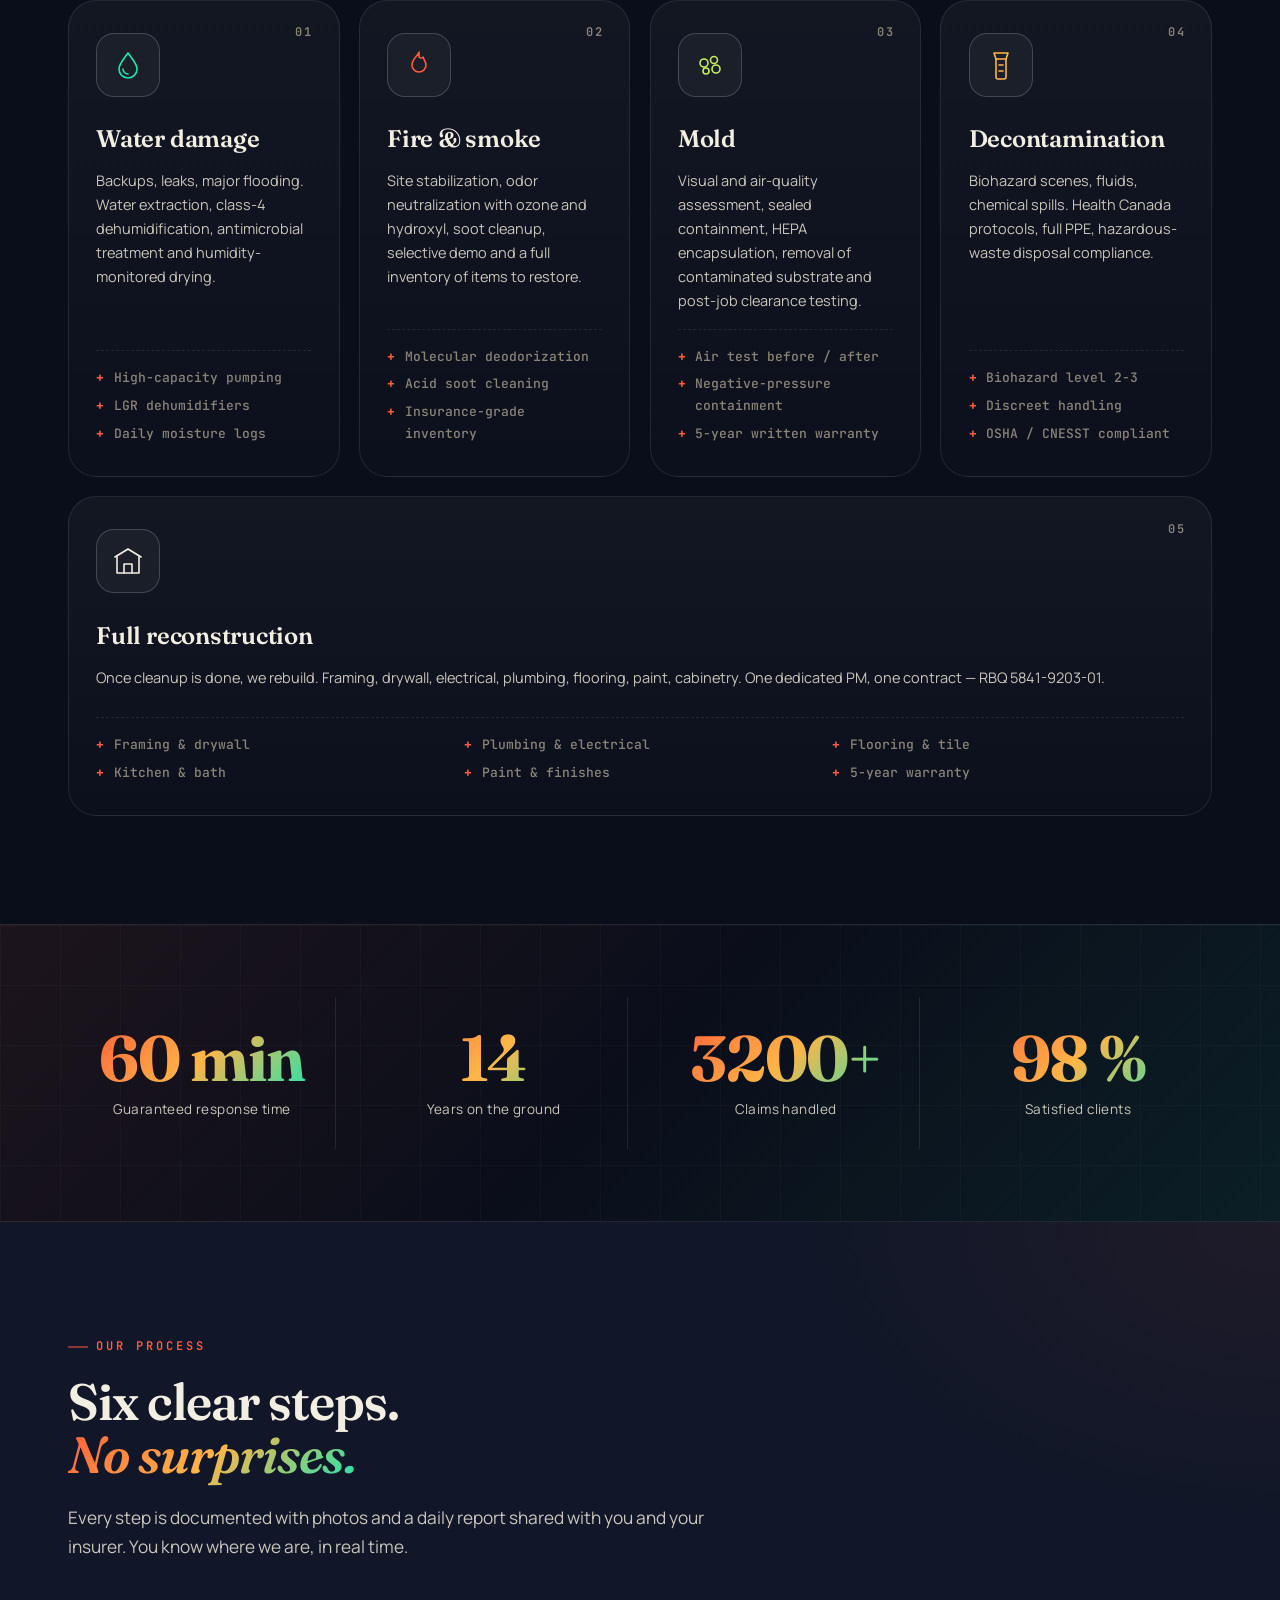
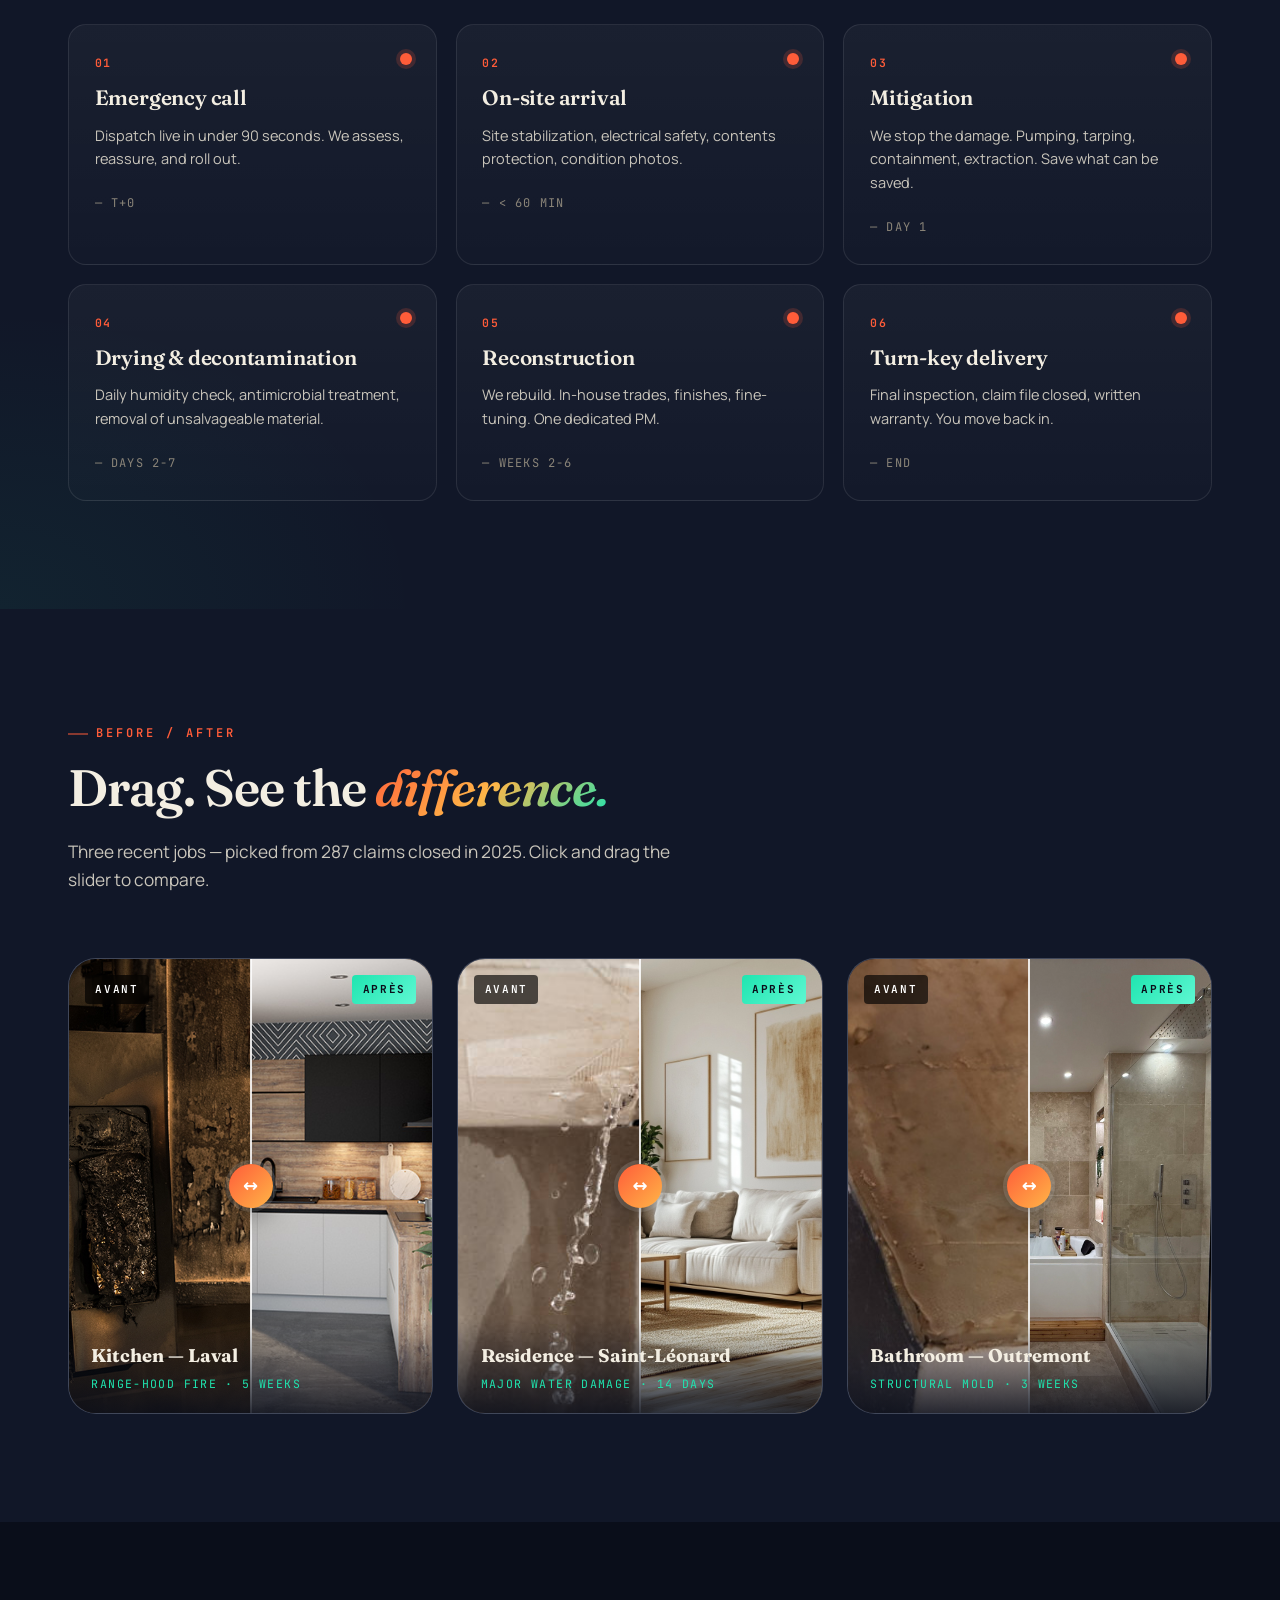
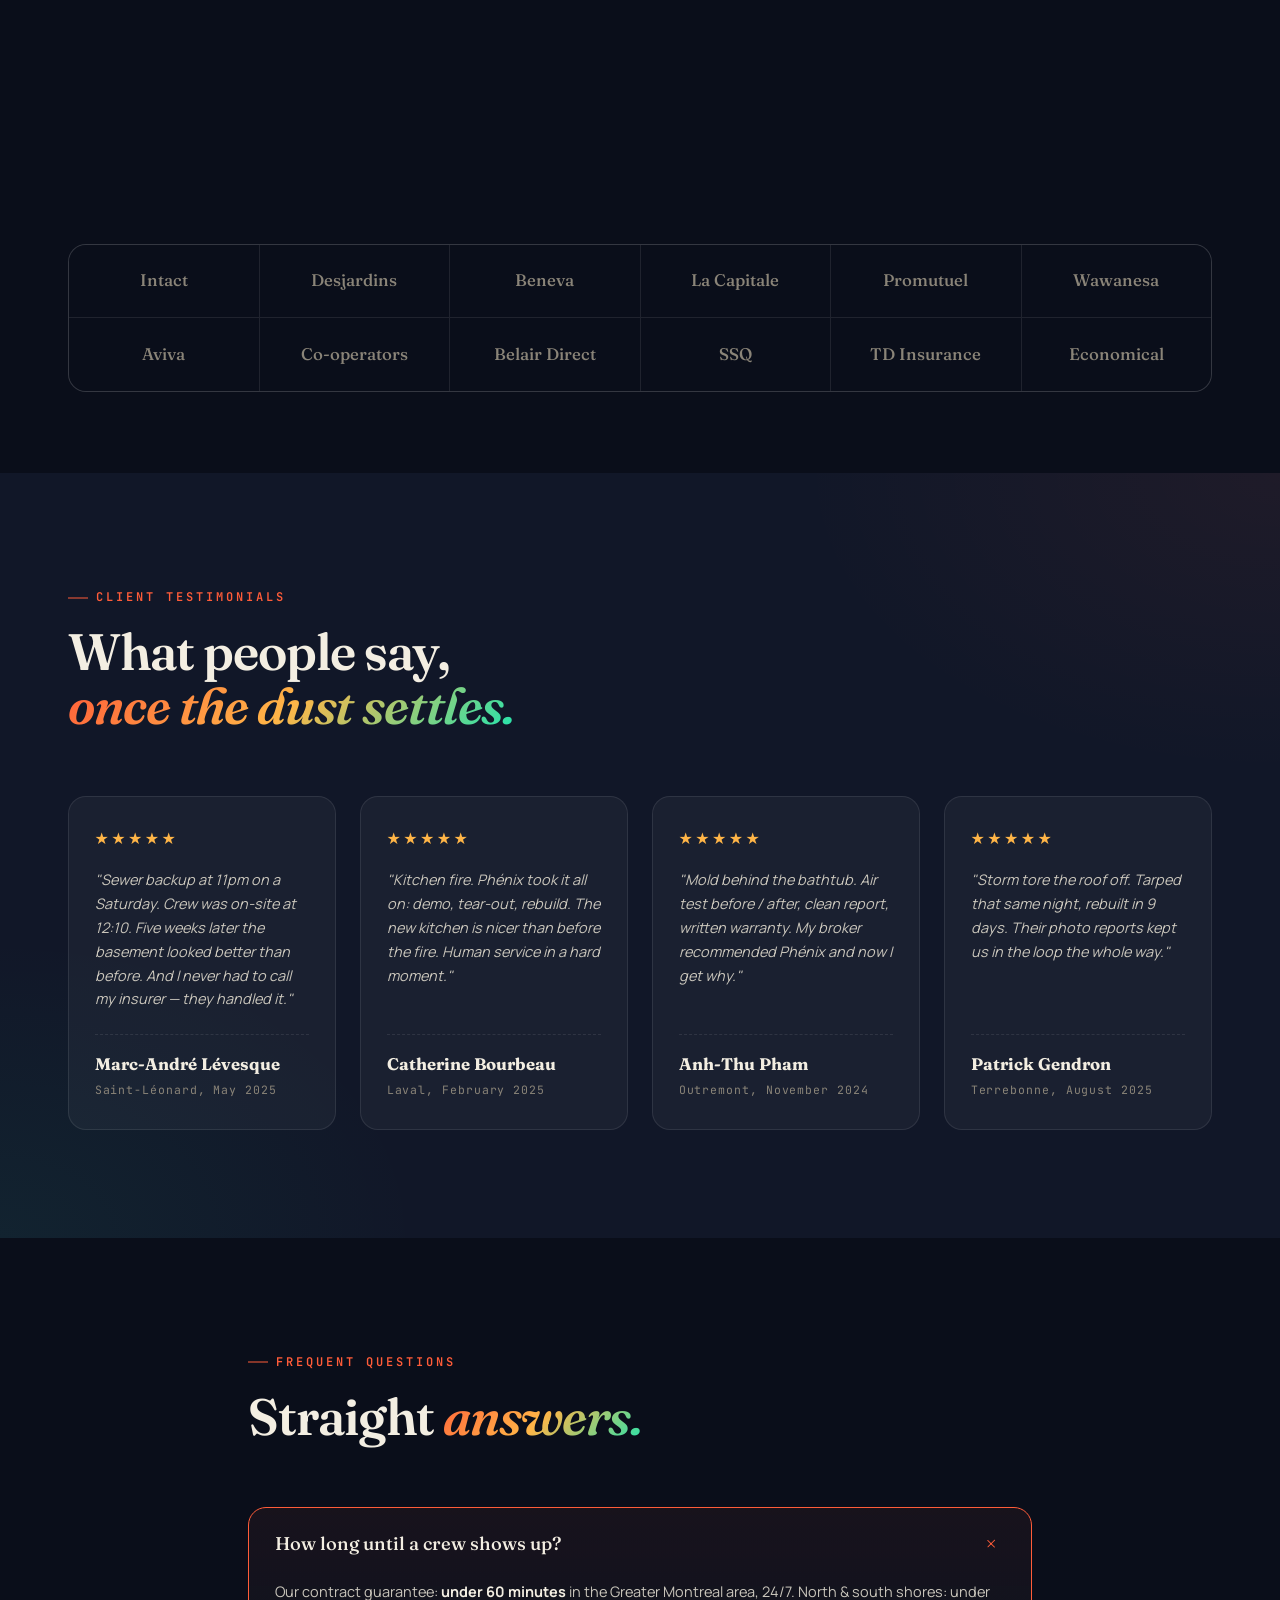
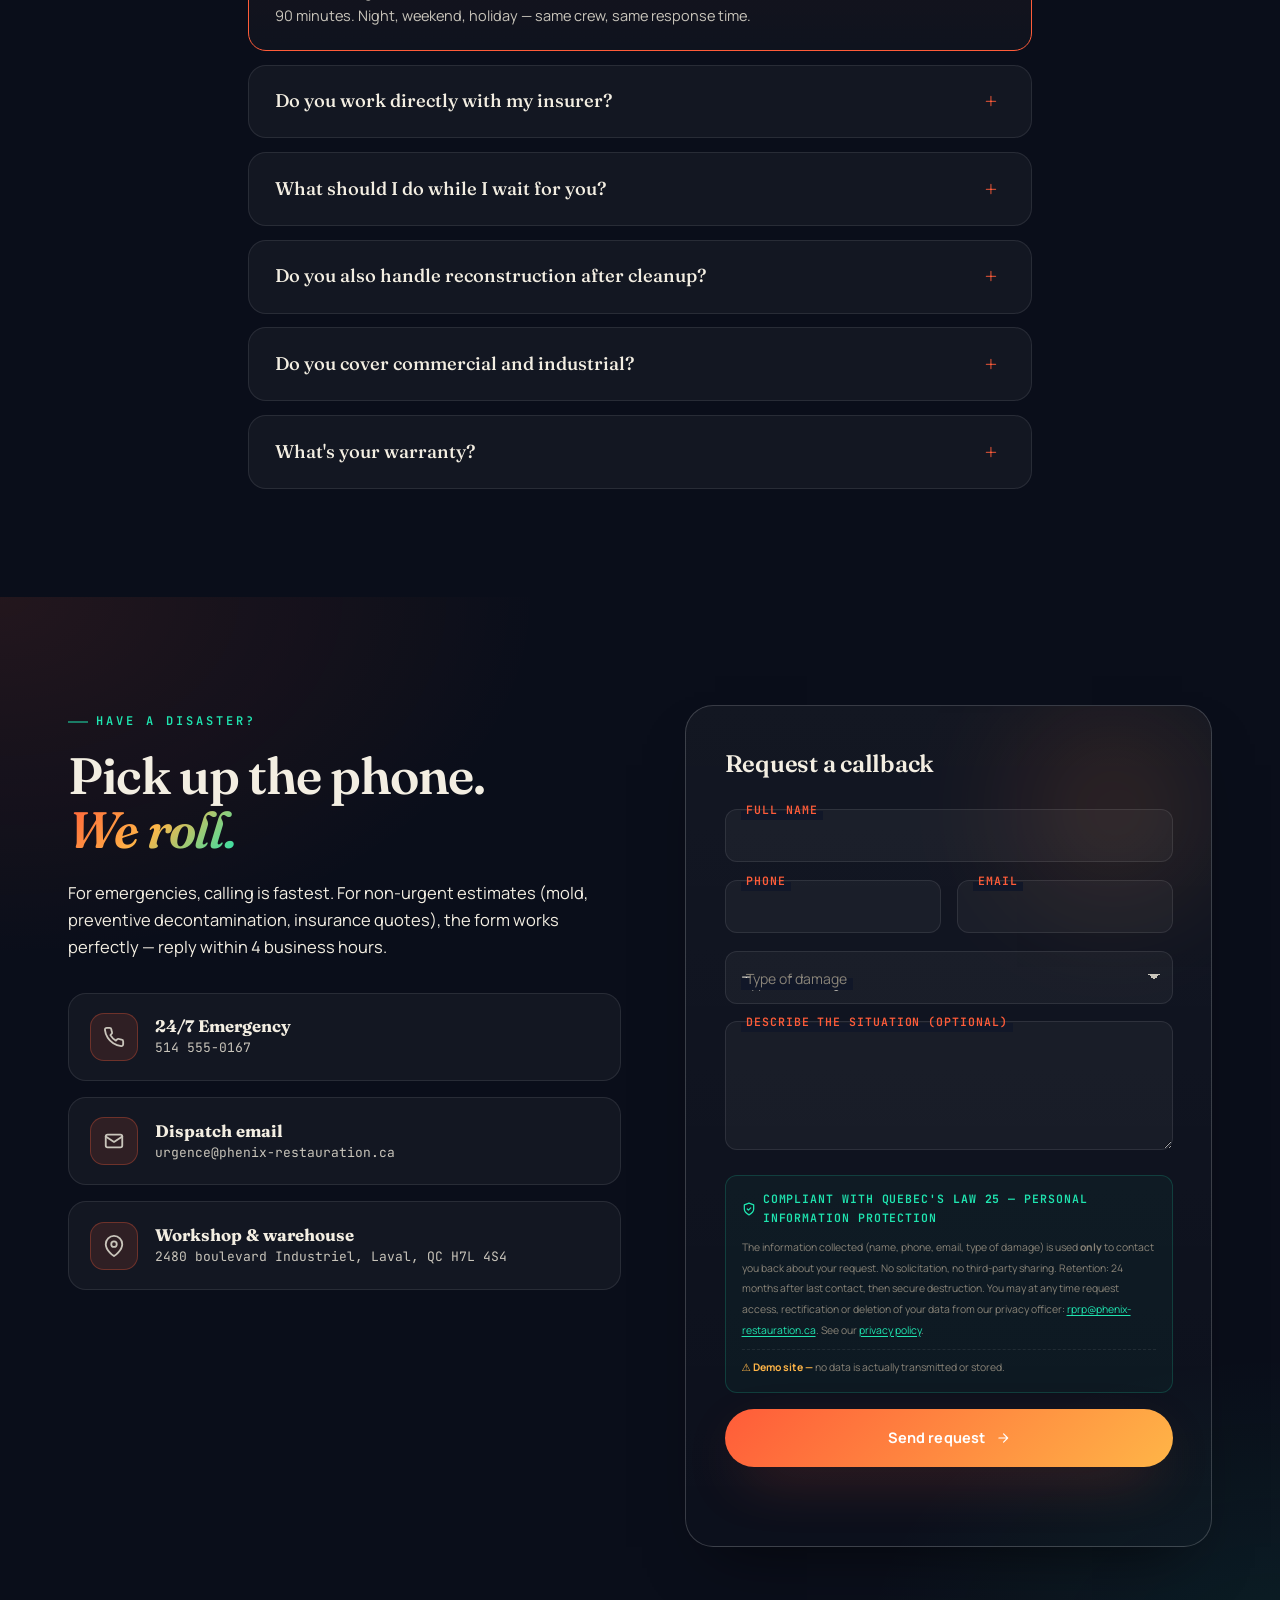
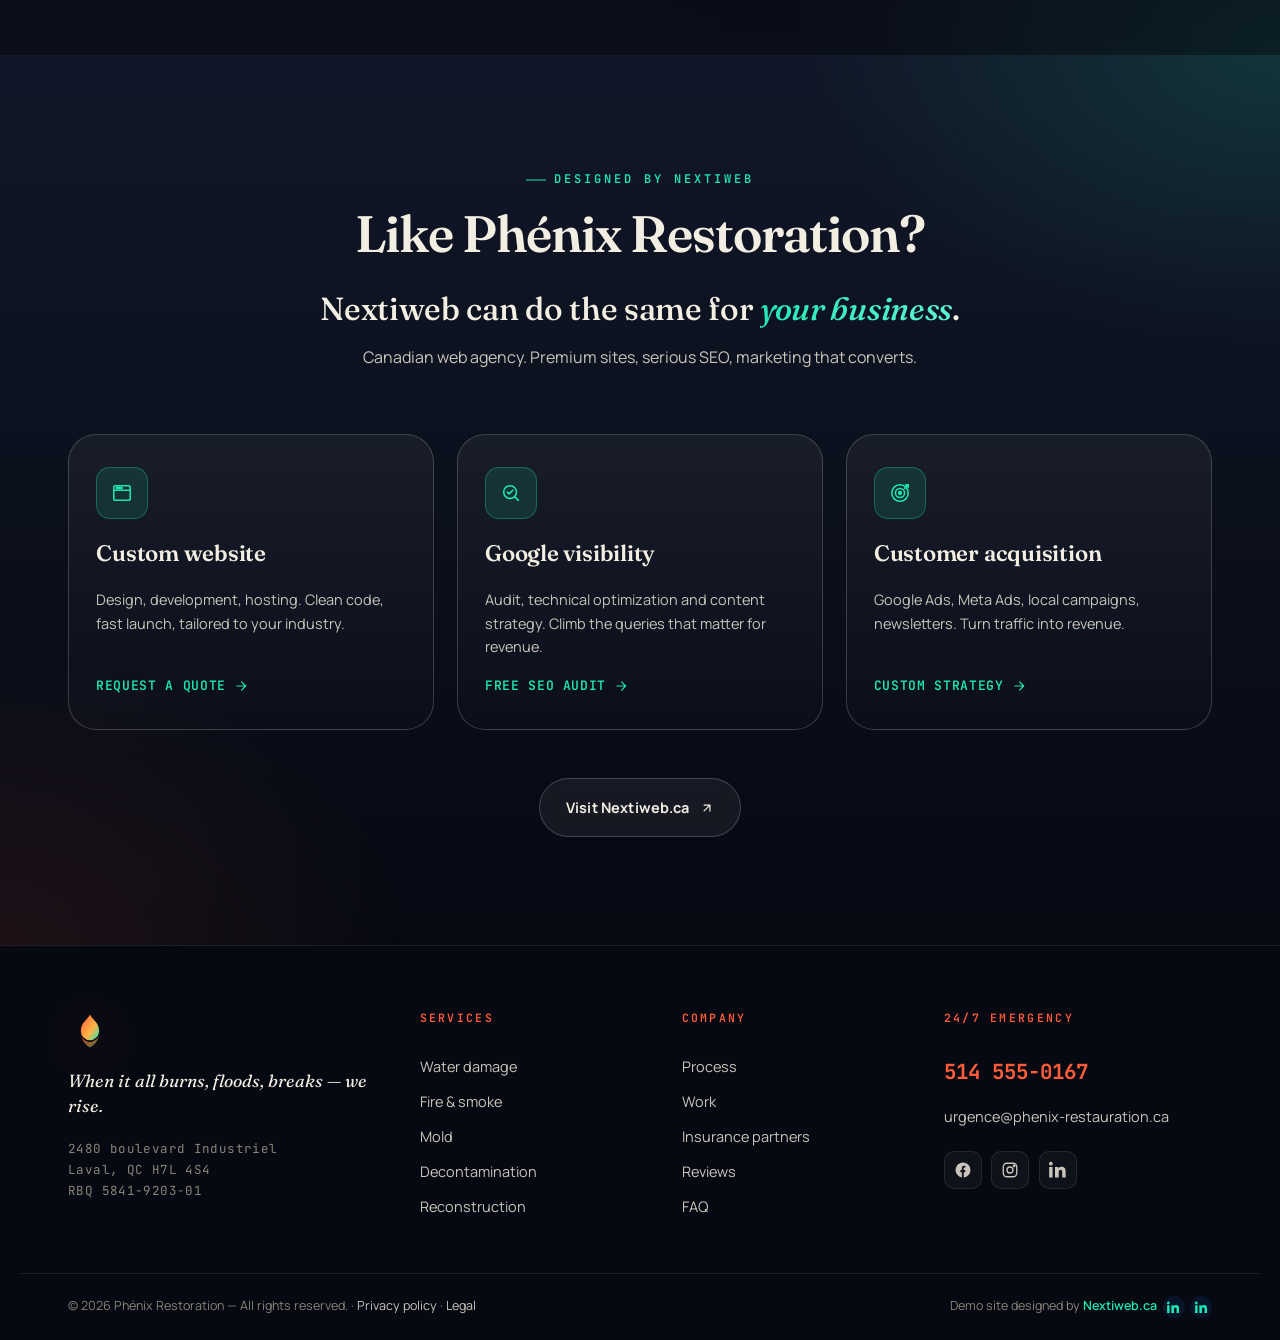
==== commit a22685ce: "Add Law 25 cookie consent banner (FR + EN) Bottom-centered glassmorphic banner that appears on first" ====
--- a/index-en.html
+++ b/index-en.html
@@ -836,6 +836,23 @@
     <svg viewBox="0 0 24 24" width="22" height="22" fill="none" stroke="currentColor" stroke-width="2.2" stroke-linecap="round" stroke-linejoin="round" aria-hidden="true"><path d="M22 16.92v3a2 2 0 0 1-2.18 2 19.79 19.79 0 0 1-8.63-3.07 19.5 19.5 0 0 1-6-6 19.79 19.79 0 0 1-3.07-8.67A2 2 0 0 1 4.11 2h3a2 2 0 0 1 2 1.72 12.84 12.84 0 0 0 .7 2.81 2 2 0 0 1-.45 2.11L8.09 9.91a16 16 0 0 0 6 6l1.27-1.27a2 2 0 0 1 2.11-.45 12.84 12.84 0 0 0 2.81.7A2 2 0 0 1 22 16.92z"/></svg>
   </a>
 
+  <!-- ============ COOKIE CONSENT (Law 25) ============ -->
+  <aside class="cookie-banner" id="cookieBanner" role="dialog" aria-labelledby="cookieTitle" aria-describedby="cookieDesc" hidden>
+    <div class="cookie-banner__inner">
+      <div class="cookie-banner__icon" aria-hidden="true">
+        <svg viewBox="0 0 24 24" width="22" height="22" fill="none" stroke="currentColor" stroke-width="1.8" stroke-linecap="round" stroke-linejoin="round"><path d="M12 2a10 10 0 1 0 10 10 4 4 0 0 1-5-5 4 4 0 0 1-5-5z"/><circle cx="8.5" cy="10.5" r=".8" fill="currentColor"/><circle cx="14" cy="14" r=".8" fill="currentColor"/><circle cx="11" cy="17" r=".8" fill="currentColor"/><circle cx="16" cy="9" r=".5" fill="currentColor"/></svg>
+      </div>
+      <div class="cookie-banner__body">
+        <h2 id="cookieTitle">Cookies</h2>
+        <p id="cookieDesc">We only use <strong>strictly necessary</strong> cookies for the site to work properly. No third-party tracking, no advertising, no profiling. <a href="privacy-policy.html#mentions">Learn more</a>.</p>
+      </div>
+      <div class="cookie-banner__actions">
+        <button type="button" class="cookie-btn cookie-btn--ghost" id="cookieRefuse">Decline</button>
+        <button type="button" class="cookie-btn cookie-btn--primary" id="cookieAccept">Accept</button>
+      </div>
+    </div>
+  </aside>
+
   <script src="js/main.js" defer></script>
 </body>
 </html>
--- a/css/style.css
+++ b/css/style.css
@@ -190,16 +190,28 @@
 
 /* ============ HEADER ============ */
 .header {
-  position: sticky; top: 0; z-index: 100;
-  background: rgba(10, 14, 26, 0.7);
+  position: sticky;
+  top: 0;
+  z-index: 100;
+  /* Solid fallback first, then translucent for browsers supporting backdrop-filter */
+  background: #0a0e1a;
+  background: rgba(10, 14, 26, 0.96);
   backdrop-filter: blur(18px) saturate(160%);
   -webkit-backdrop-filter: blur(18px) saturate(160%);
-  border-bottom: 1px solid var(--line);
-  transition: background .3s, border-color .3s;
+  border-bottom: 1px solid var(--line-strong);
+  box-shadow: 0 8px 24px -12px rgba(0, 0, 0, 0.55);
+  transition: background .3s, border-color .3s, box-shadow .3s;
 }
 .header.is-scrolled {
-  background: rgba(10, 14, 26, 0.92);
-  border-bottom-color: var(--line-strong);
+  background: #0a0e1a;
+  background: rgba(10, 14, 26, 0.98);
+  border-bottom-color: rgba(255, 255, 255, 0.22);
+  box-shadow: 0 14px 36px -10px rgba(0, 0, 0, 0.75);
+}
+/* No backdrop-filter support → fully solid background guaranteed */
+@supports not ((backdrop-filter: blur(1px)) or (-webkit-backdrop-filter: blur(1px))) {
+  .header { background: #0a0e1a; }
+  .header.is-scrolled { background: #060912; }
 }
 .header__inner {
   max-width: var(--container); margin: 0 auto;
@@ -309,14 +321,18 @@
 
 @media (max-width: 1080px) {
   .header__nav {
-    position: fixed; inset: 56px 0 0 0;
-    background: rgba(10, 14, 26, 0.98);
+    position: fixed;
+    top: 70px; left: 0; right: 0; bottom: 0;
+    background: #0a0e1a;
+    background: rgba(10, 14, 26, 0.99);
     backdrop-filter: blur(24px);
+    -webkit-backdrop-filter: blur(24px);
     flex-direction: column; justify-content: flex-start;
-    padding: 3rem 2rem;
+    padding: 2.5rem 2rem;
     gap: 1.4rem;
     transform: translateX(100%);
     transition: transform .4s var(--ease);
+    overflow-y: auto;
   }
   .header__nav.is-open { transform: translateX(0); }
   .header__link { font-size: 1.4rem; }
@@ -1741,6 +1757,136 @@
   font-size: 11px; letter-spacing: .15em;
   text-transform: uppercase;
   color: var(--jade);
+}
+
+/* ============ COOKIE BANNER ============ */
+.cookie-banner {
+  position: fixed;
+  left: 1.25rem;
+  right: 1.25rem;
+  bottom: 1.25rem;
+  z-index: 200;
+  max-width: 720px;
+  margin: 0 auto;
+  background: rgba(10, 14, 26, 0.97);
+  backdrop-filter: blur(20px) saturate(160%);
+  -webkit-backdrop-filter: blur(20px) saturate(160%);
+  border: 1px solid rgba(31, 229, 176, 0.35);
+  border-radius: var(--radius-lg);
+  box-shadow: 0 30px 80px -20px rgba(0, 0, 0, 0.75), 0 0 0 1px rgba(255, 255, 255, 0.04) inset;
+  padding: 1.1rem 1.25rem;
+  transform: translateY(140%);
+  opacity: 0;
+  transition: transform .5s var(--ease), opacity .35s;
+}
+.cookie-banner.is-visible {
+  transform: translateY(0);
+  opacity: 1;
+}
+.cookie-banner__inner {
+  display: flex; align-items: center; gap: 1rem;
+}
+.cookie-banner__icon {
+  flex-shrink: 0;
+  width: 44px; height: 44px;
+  display: inline-flex; align-items: center; justify-content: center;
+  border-radius: 12px;
+  background: rgba(31, 229, 176, 0.12);
+  border: 1px solid rgba(31, 229, 176, 0.35);
+  color: var(--jade);
+}
+.cookie-banner__body { flex: 1; min-width: 0; }
+.cookie-banner__body h2 {
+  font-family: var(--display);
+  font-weight: 600;
+  font-size: 1.05rem;
+  color: var(--ink);
+  margin-bottom: .25rem;
+  letter-spacing: -.01em;
+}
+.cookie-banner__body p {
+  font-size: 12.5px;
+  color: var(--ink-soft);
+  line-height: 1.55;
+  margin: 0;
+}
+.cookie-banner__body strong { color: var(--ink); }
+.cookie-banner__body a {
+  color: var(--jade);
+  text-decoration: underline;
+  text-underline-offset: 2px;
+}
+.cookie-banner__body a:hover { color: var(--jade-2); }
+
+.cookie-banner__actions {
+  display: inline-flex;
+  gap: .55rem;
+  flex-shrink: 0;
+}
+.cookie-btn {
+  font-family: var(--sans);
+  font-weight: 600;
+  font-size: 13px;
+  padding: .65rem 1.1rem;
+  border-radius: 999px;
+  white-space: nowrap;
+  transition: transform .3s var(--ease), background .25s, color .25s, border-color .25s, box-shadow .25s;
+  border: 1px solid transparent;
+}
+.cookie-btn--primary {
+  background: var(--grad-flame);
+  color: #fff;
+  box-shadow: 0 12px 28px -10px rgba(255, 92, 57, 0.55);
+}
+.cookie-btn--primary:hover {
+  transform: translateY(-2px);
+  box-shadow: 0 16px 36px -10px rgba(255, 92, 57, 0.7);
+}
+.cookie-btn--ghost {
+  background: transparent;
+  border-color: var(--line-strong);
+  color: var(--ink-soft);
+}
+.cookie-btn--ghost:hover {
+  border-color: var(--ink);
+  color: var(--ink);
+}
+
+/* Lift the float-call and demo-badge above the cookie banner when visible */
+body.cookies-pending .float-call,
+body.cookies-pending .demo-badge {
+  transform: translateY(-90px);
+  transition: transform .4s var(--ease);
+}
+@media (max-width: 700px) {
+  body.cookies-pending .float-call,
+  body.cookies-pending .demo-badge {
+    transform: translateY(-130px);
+  }
+  body.cookies-pending .float-call:hover { transform: translateY(-130px) scale(1.08) rotate(-8deg); }
+}
+
+@media (max-width: 760px) {
+  .cookie-banner {
+    left: .75rem; right: .75rem; bottom: .75rem;
+    padding: .9rem 1rem;
+    border-radius: 18px;
+  }
+  .cookie-banner__inner {
+    flex-direction: column;
+    align-items: flex-start;
+    gap: .9rem;
+  }
+  .cookie-banner__icon { width: 38px; height: 38px; }
+  .cookie-banner__body h2 { font-size: 1rem; }
+  .cookie-banner__body p { font-size: 12px; }
+  .cookie-banner__actions {
+    width: 100%;
+    display: grid;
+    grid-template-columns: 1fr 1fr;
+    gap: .5rem;
+  }
+  .cookie-btn { padding: .7rem .9rem; font-size: 13px; text-align: center; justify-content: center; }
 }
 
 /* ============ FLOAT CALL ============ */
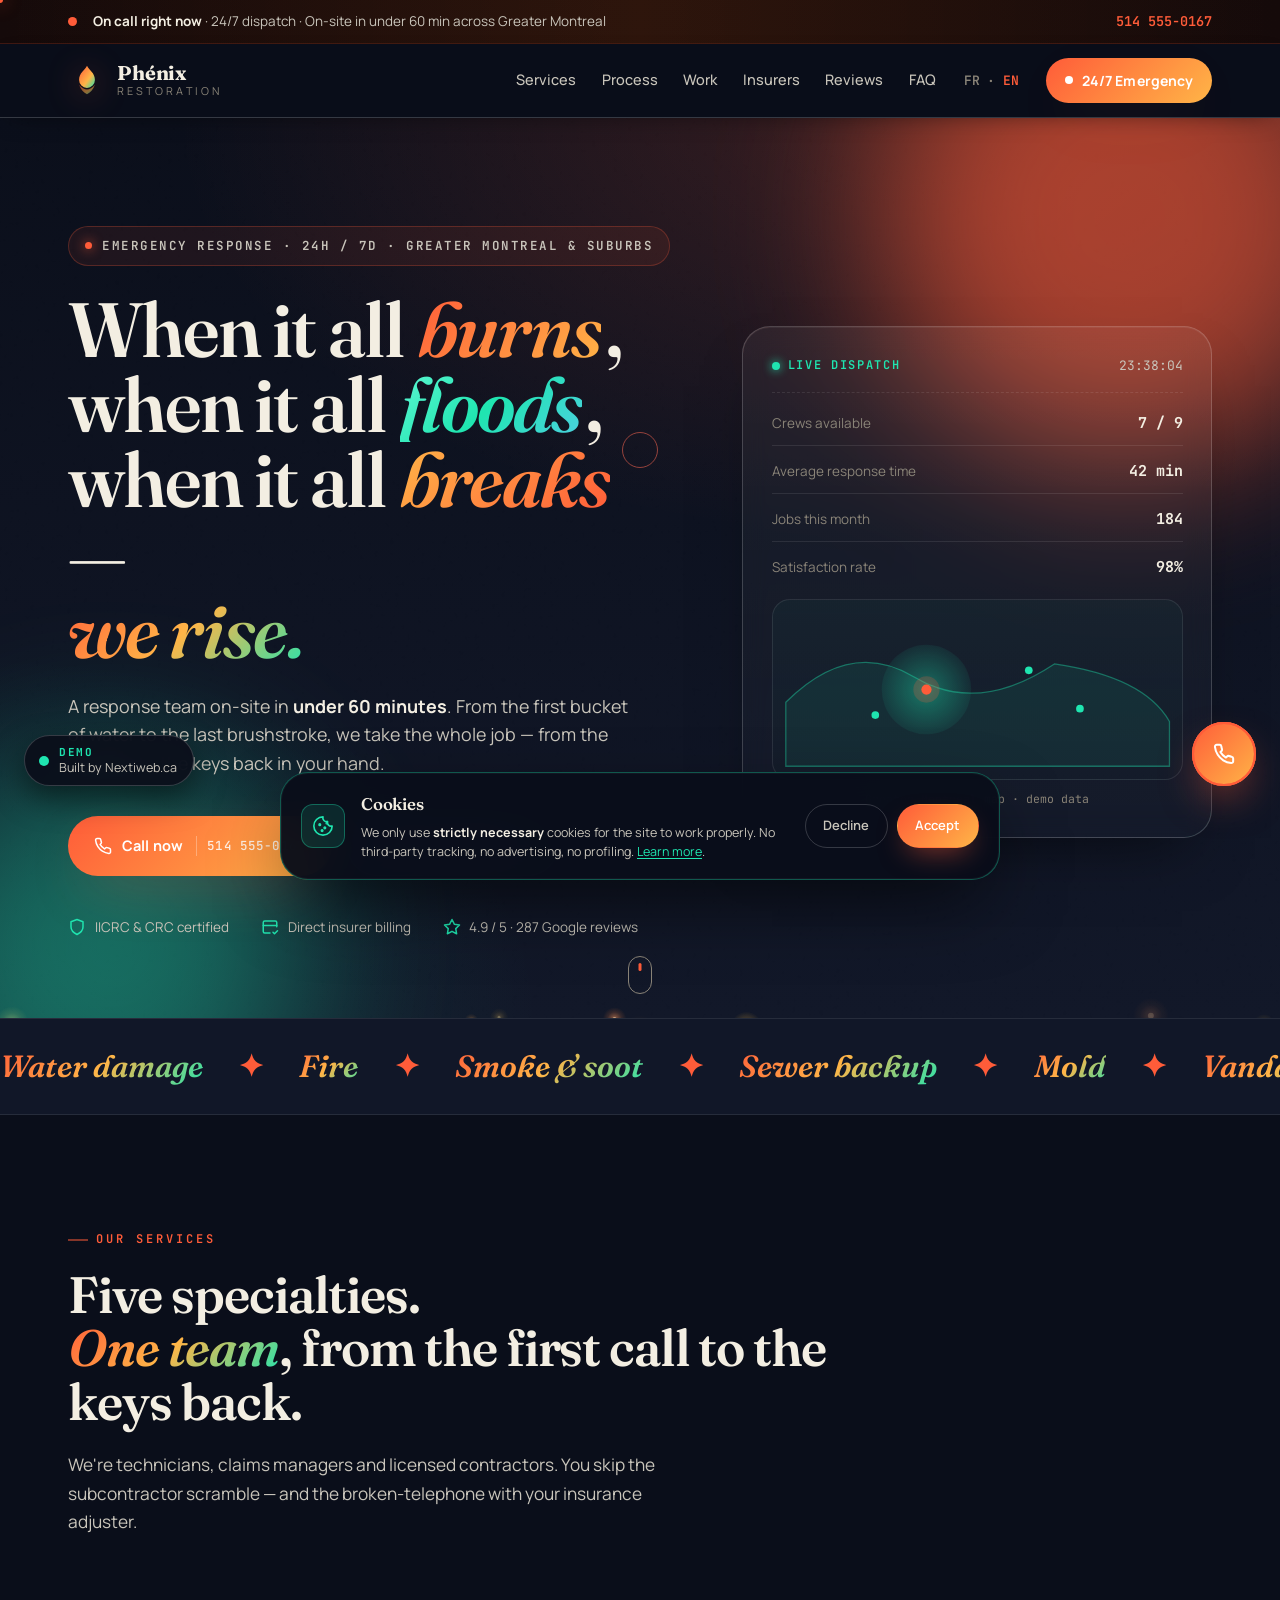
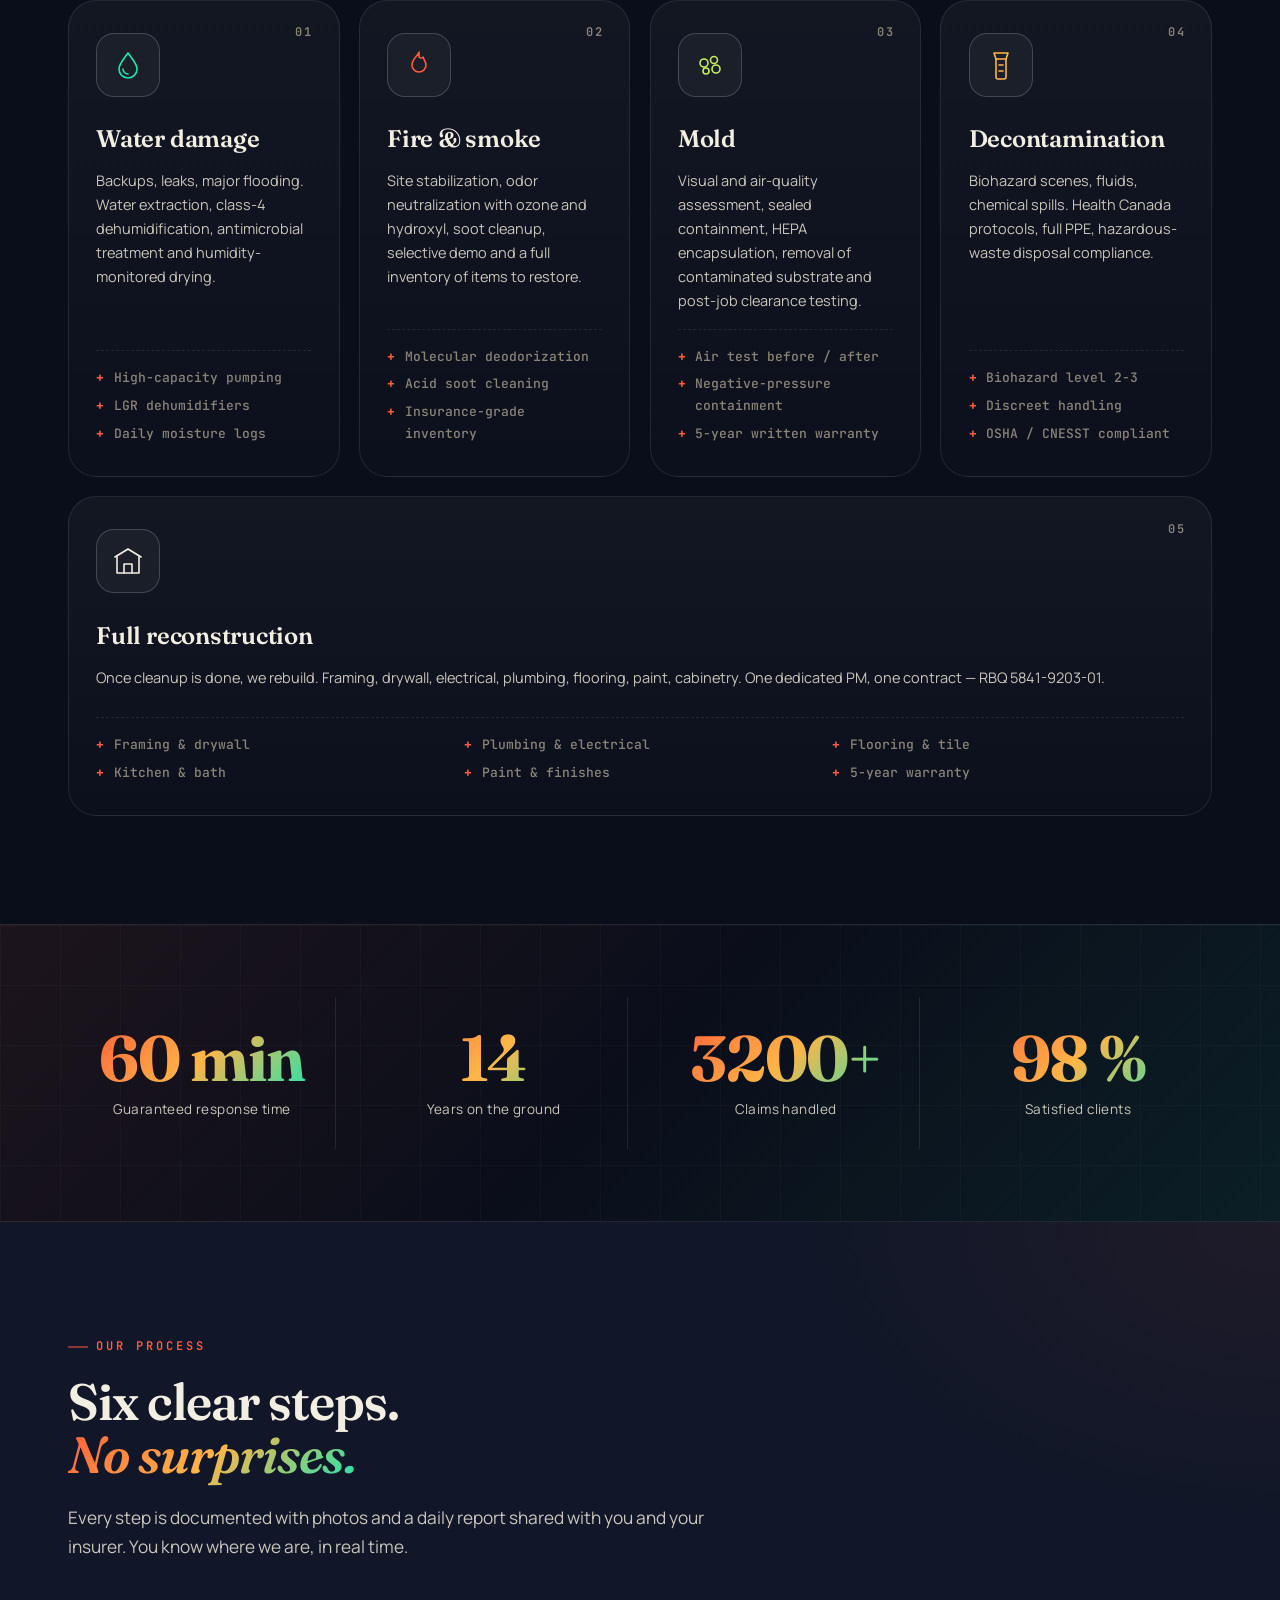
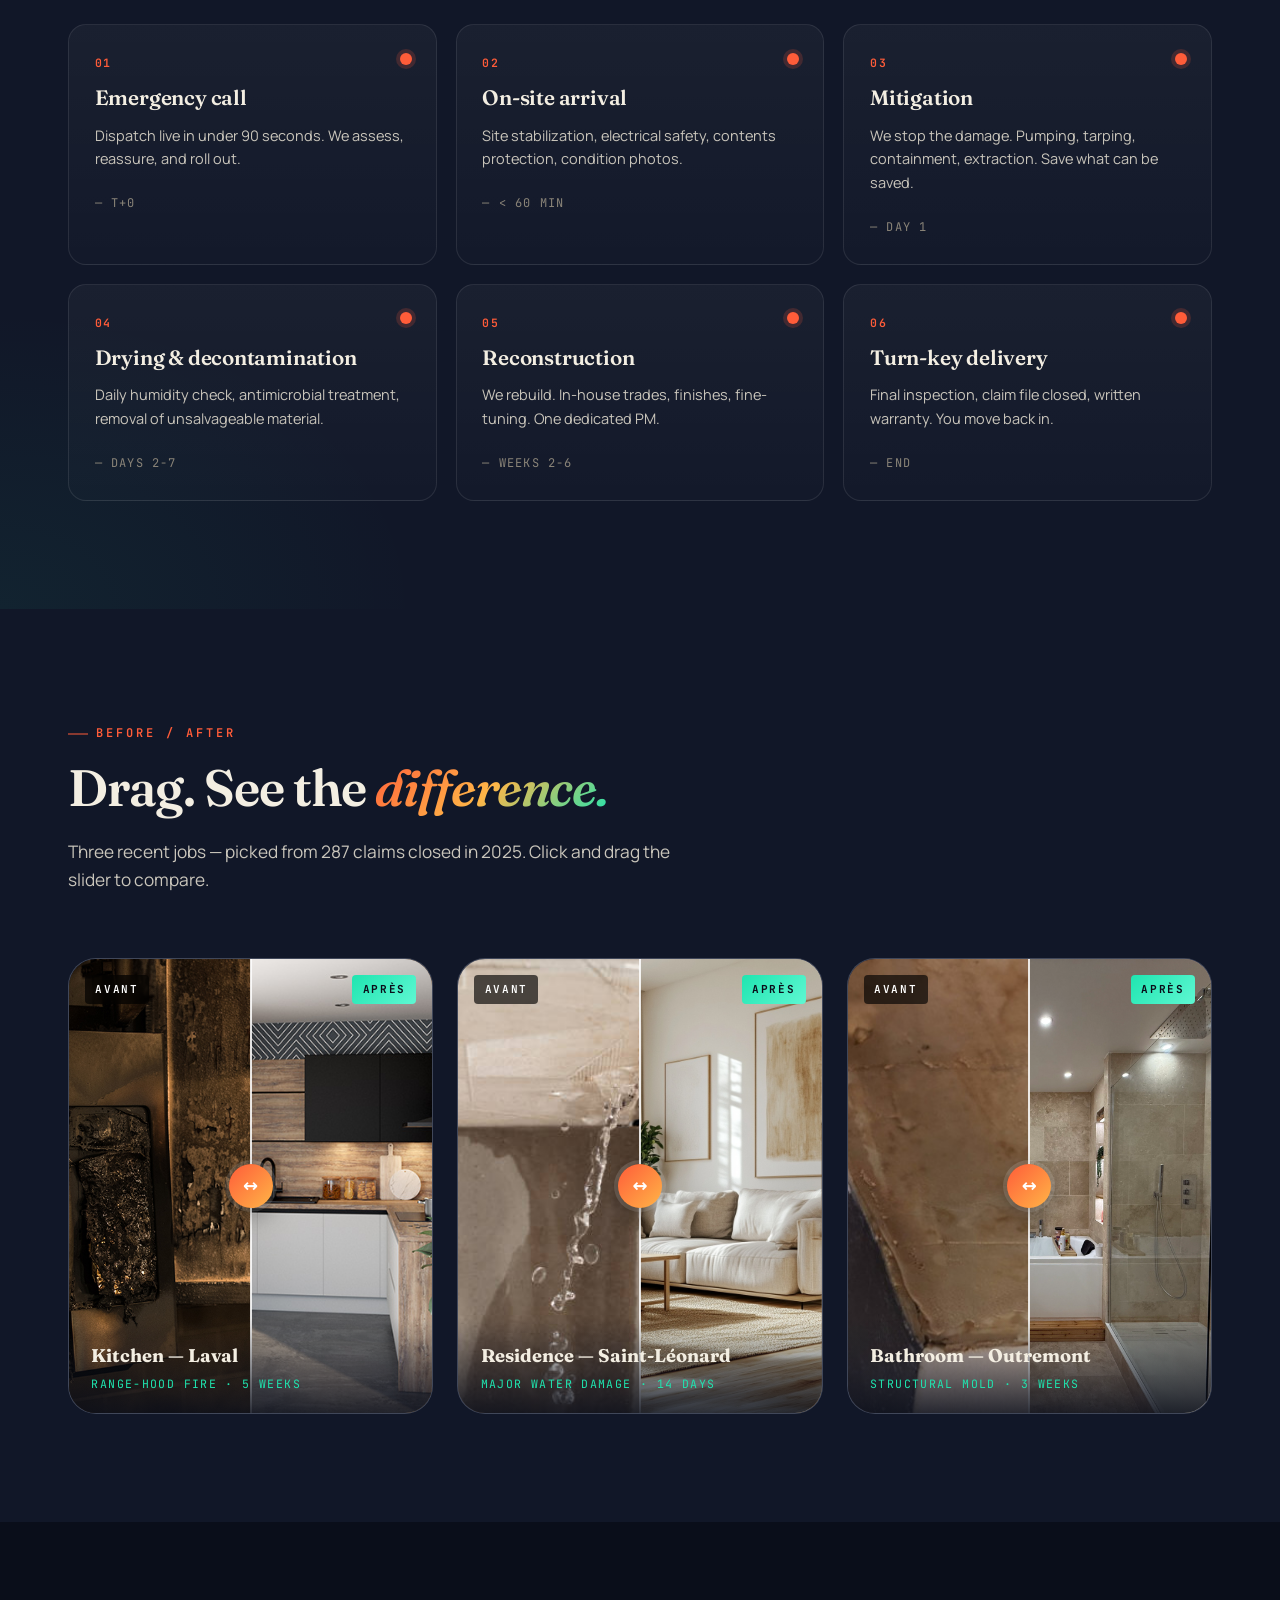
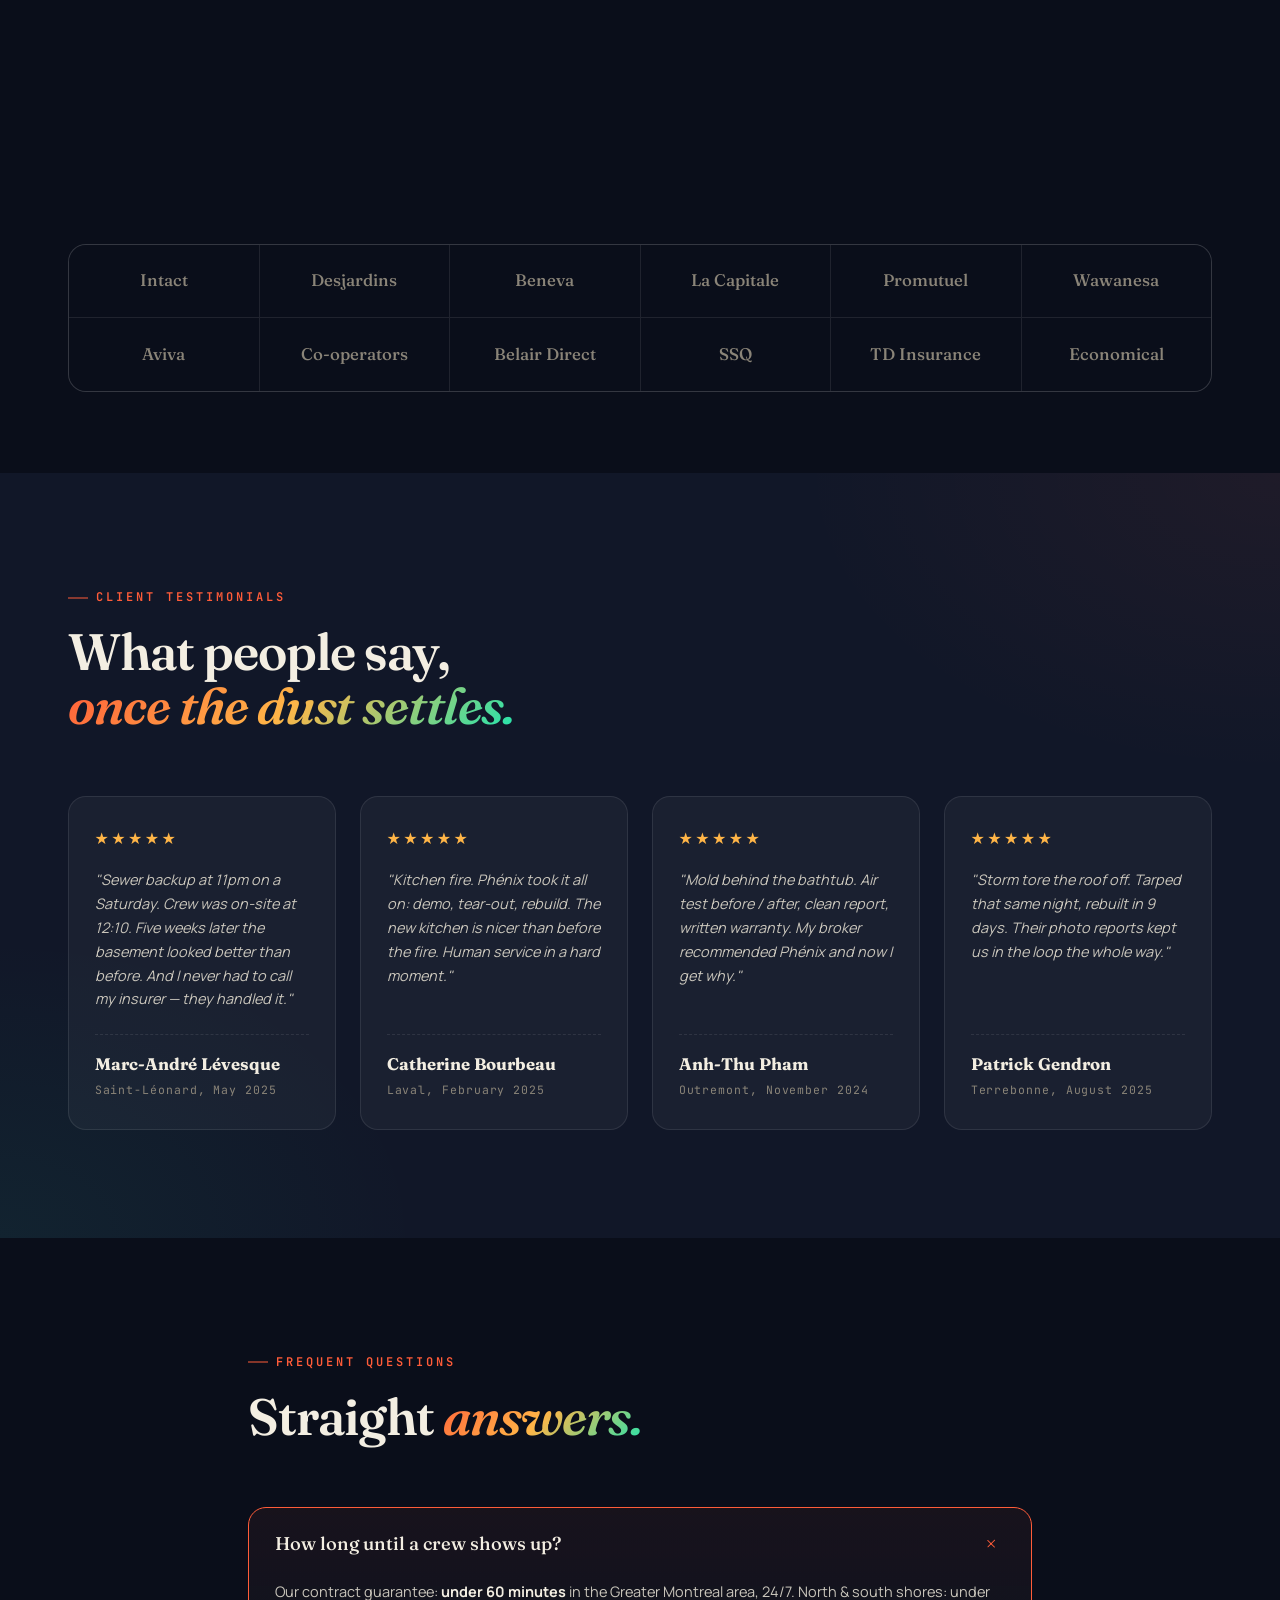
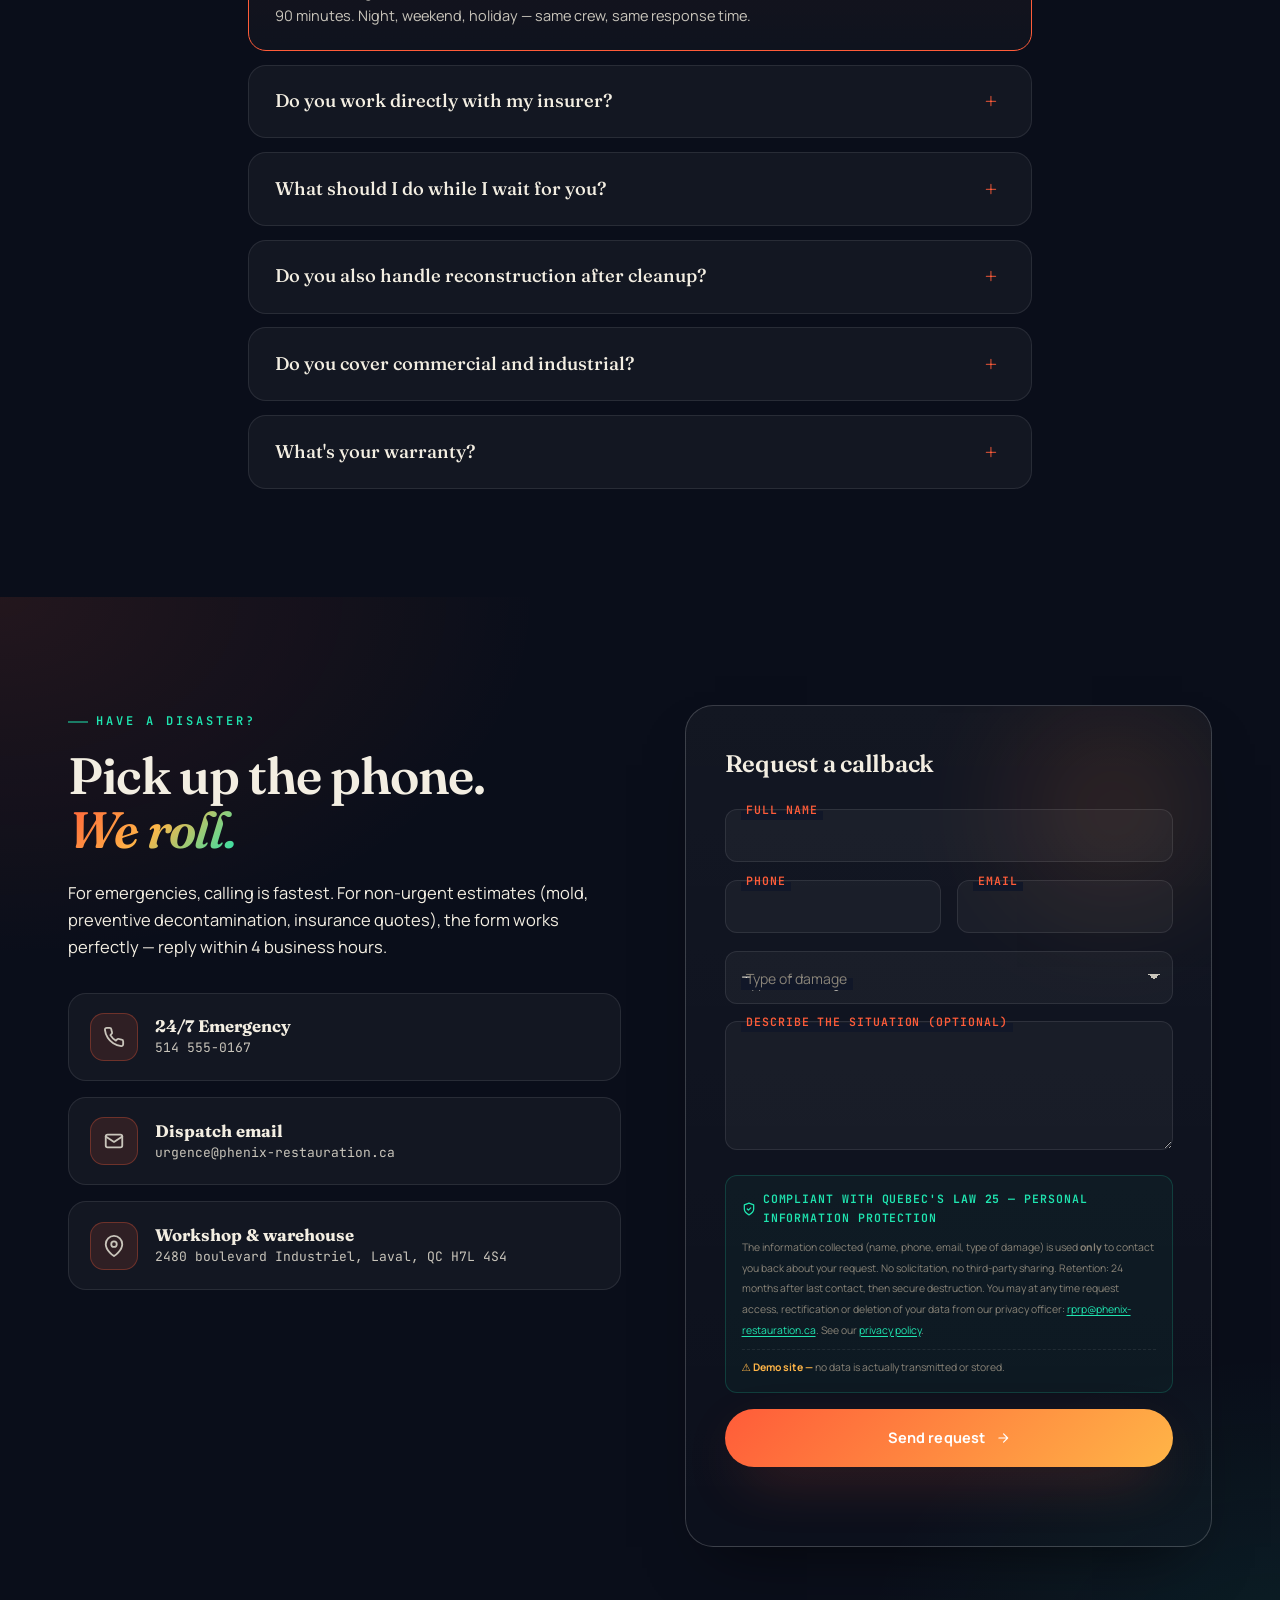
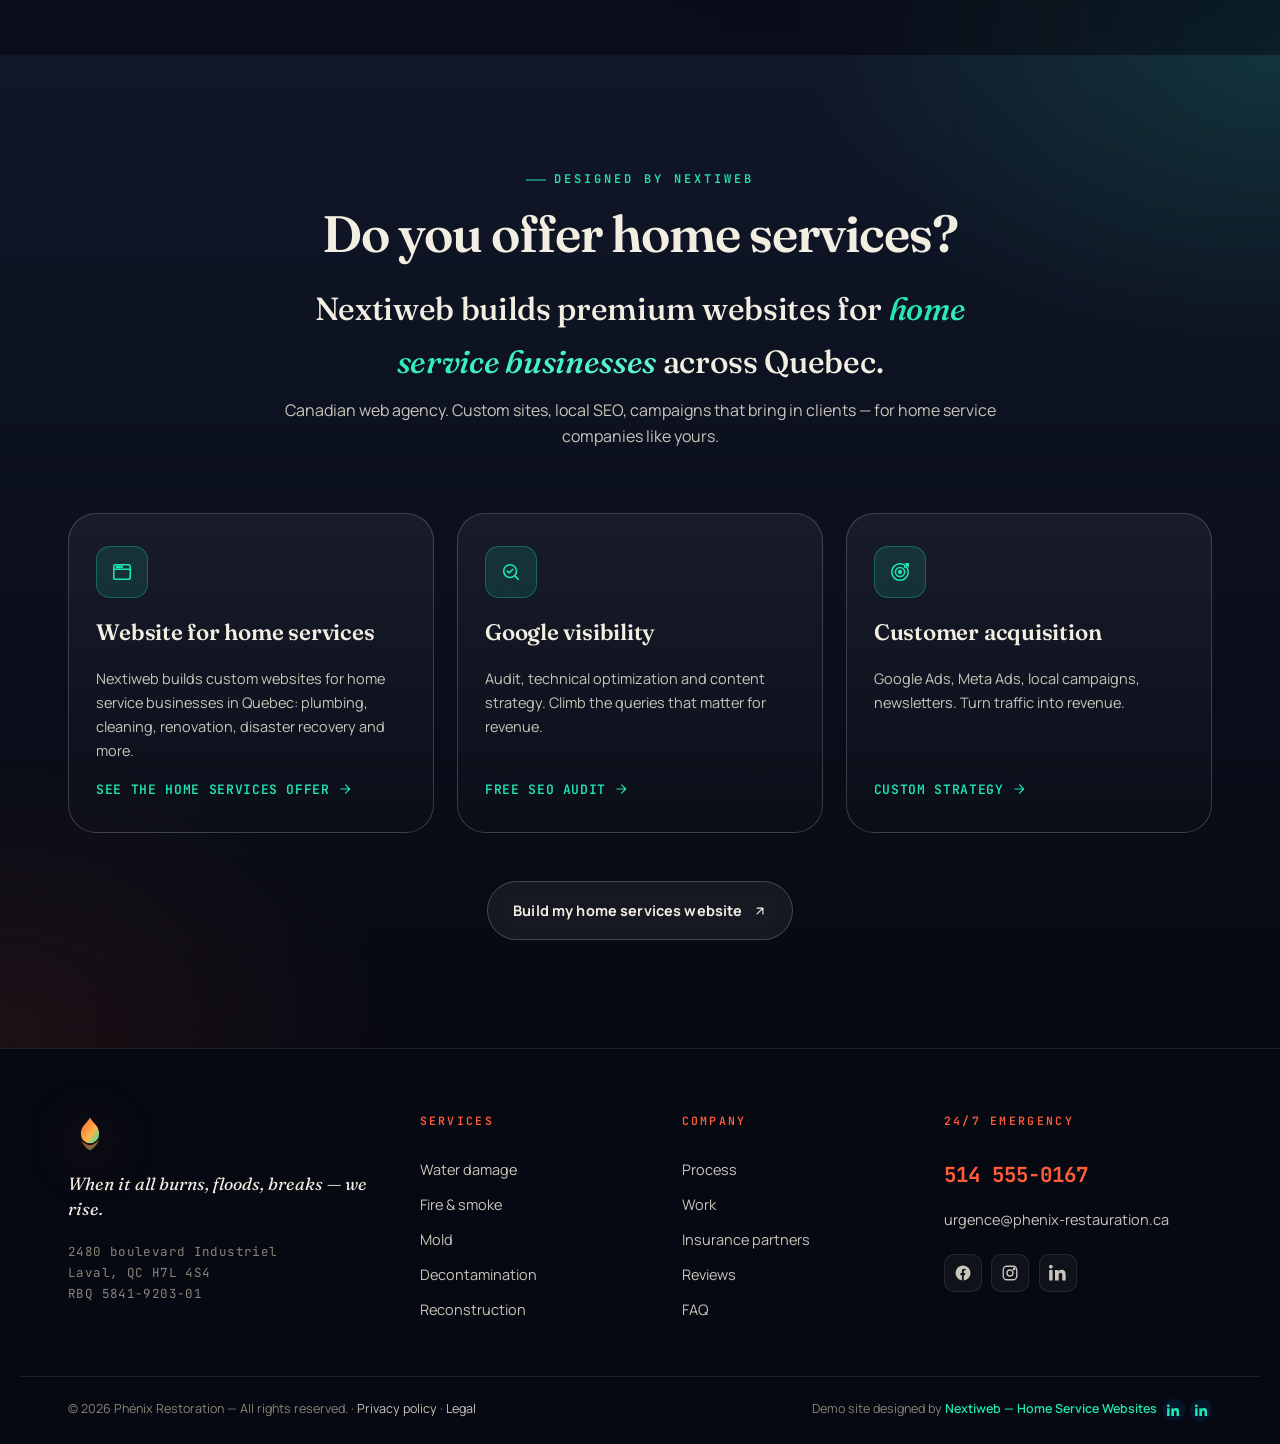
==== commit 9ffad9ff: "SEO 2026 : liens dofollow vers nextiweb.ca/services-domicile.html + alts images enrichis (localisati" ====
--- a/index-en.html
+++ b/index-en.html
@@ -37,9 +37,10 @@
     "@type": "Organization",
     "name": "Nextiweb",
     "alternateName": "Nextiweb.ca",
-    "description": "Canadian web agency — premium custom websites, SEO and digital marketing for SMBs.",
-    "url": "https://nextiweb.ca",
+    "description": "Canadian web agency specializing in websites for home service businesses, SEO and digital marketing for SMBs in Quebec.",
+    "url": "https://nextiweb.ca/services-domicile.html",
     "sameAs": [
+      "https://nextiweb.ca",
       "https://www.linkedin.com/company/25819184/"
     ],
     "founder": {
@@ -446,8 +447,8 @@
 
         <div class="ba-grid">
           <figure class="ba" data-ba>
-            <div class="ba__before"><img src="images/cuisine-avant.jpg" alt="Kitchen after fire, soot on walls and burnt cabinets" width="1200" height="800" loading="lazy"/></div>
-            <div class="ba__after"><img src="images/cuisine-apres.jpg" alt="Rebuilt and refinished kitchen after fire" width="1200" height="800" loading="lazy"/></div>
+            <div class="ba__before"><img src="images/cuisine-avant.jpg" alt="Fire-damaged kitchen in Laval — heavy soot on walls, charred cabinets and structural damage from range-hood fire" width="1200" height="800" loading="lazy"/></div>
+            <div class="ba__after"><img src="images/cuisine-apres.jpg" alt="Fully rebuilt and refinished kitchen in Laval after fire — complete reconstruction by Phénix Restoration" width="1200" height="800" loading="lazy"/></div>
             <div class="ba__handle" aria-hidden="true"><span></span></div>
             <input type="range" min="0" max="100" value="50" class="ba__range" aria-label="Before / after slider — kitchen fire"/>
             <figcaption class="ba__cap">
@@ -457,8 +458,8 @@
           </figure>
 
           <figure class="ba" data-ba>
-            <div class="ba__before"><img src="images/degat-eau-avant.jpg" alt="Damaged ceiling with major water leak and infiltration" width="1200" height="800" loading="lazy"/></div>
-            <div class="ba__after"><img src="images/salon-apres.jpg" alt="Living room restored and refinished after water damage" width="1200" height="800" loading="lazy"/></div>
+            <div class="ba__before"><img src="images/degat-eau-avant.jpg" alt="Collapsed ceiling with major water leak and infiltration in Saint-Léonard Montreal — before emergency water damage response" width="1200" height="800" loading="lazy"/></div>
+            <div class="ba__after"><img src="images/salon-apres.jpg" alt="Living room fully restored and refinished after major water damage in Saint-Léonard — reconstruction by Phénix Restoration" width="1200" height="800" loading="lazy"/></div>
             <div class="ba__handle" aria-hidden="true"><span></span></div>
             <input type="range" min="0" max="100" value="50" class="ba__range" aria-label="Before / after slider — water damage"/>
             <figcaption class="ba__cap">
@@ -468,8 +469,8 @@
           </figure>
 
           <figure class="ba" data-ba>
-            <div class="ba__before"><img src="images/moisissure-avant.jpg" alt="Ceiling and wall damaged by mold and moisture" width="1200" height="800" loading="lazy"/></div>
-            <div class="ba__after"><img src="images/salle-bain-apres.webp" alt="Bathroom after full decontamination and renovation" width="1200" height="800" loading="lazy"/></div>
+            <div class="ba__before"><img src="images/moisissure-avant.jpg" alt="Structural black mold on bathroom ceiling and wall in Outremont Montreal — active contamination before mold remediation" width="1200" height="800" loading="lazy"/></div>
+            <div class="ba__after"><img src="images/salle-bain-apres.webp" alt="Fully renovated bathroom in Outremont after complete mold decontamination and reconstruction by Phénix Restoration" width="1200" height="800" loading="lazy"/></div>
             <div class="ba__handle" aria-hidden="true"><span></span></div>
             <input type="range" min="0" max="100" value="50" class="ba__range" aria-label="Before / after slider — mold damage"/>
             <figcaption class="ba__cap">
@@ -698,13 +699,13 @@
     <div class="container">
       <div class="nextiweb__header">
         <span class="eyebrow eyebrow--light">Designed by Nextiweb</span>
-        <h2 id="nextiweb-title" class="section__title section__title--center">Like Phénix Restoration?</h2>
-        <p class="nextiweb__sub">Nextiweb can do the same for <em>your business</em>.</p>
-        <p class="nextiweb__lead">Canadian web agency. Premium sites, serious SEO, marketing that converts.</p>
+        <h2 id="nextiweb-title" class="section__title section__title--center">Do you offer home services?</h2>
+        <p class="nextiweb__sub">Nextiweb builds premium websites for <em>home service businesses</em> across Quebec.</p>
+        <p class="nextiweb__lead">Canadian web agency. Custom sites, local SEO, campaigns that bring in clients — for home service companies like yours.</p>
       </div>
 
       <div class="nextiweb__grid">
-        <a class="ncard" href="https://nextiweb.ca/creation-site.html" target="_blank" rel="noopener" aria-label="Custom website creation — request a quote">
+        <a class="ncard" href="https://nextiweb.ca/services-domicile.html" target="_blank" rel="noopener" aria-label="Website for home service business in Quebec — see Nextiweb's offer">
           <span class="ncard__icon" aria-hidden="true">
             <svg viewBox="0 0 24 24" width="22" height="22" fill="none" stroke="currentColor" stroke-width="1.7" stroke-linecap="round" stroke-linejoin="round">
               <rect x="3" y="4" width="18" height="16" rx="2"/>
@@ -714,10 +715,10 @@
               <circle cx="11.5" cy="6.5" r=".7" fill="currentColor"/>
             </svg>
           </span>
-          <h3 class="ncard__title">Custom website</h3>
-          <p class="ncard__text">Design, development, hosting. Clean code, fast launch, tailored to your industry.</p>
+          <h3 class="ncard__title">Website for home services</h3>
+          <p class="ncard__text">Nextiweb builds custom websites for home service businesses in Quebec: plumbing, cleaning, renovation, disaster recovery and more.</p>
           <span class="ncard__cta">
-            Request a quote
+            See the home services offer
             <svg class="ncard__arrow" viewBox="0 0 24 24" width="14" height="14" fill="none" stroke="currentColor" stroke-width="2" stroke-linecap="round" stroke-linejoin="round" aria-hidden="true"><path d="M5 12h14M13 5l7 7-7 7"/></svg>
           </span>
         </a>
@@ -757,8 +758,8 @@
       </div>
 
       <div class="nextiweb__cta">
-        <a href="https://nextiweb.ca" target="_blank" rel="noopener" class="btn btn--ghost btn--ghost-light">
-          Visit Nextiweb.ca
+        <a href="https://nextiweb.ca/services-domicile.html" target="_blank" rel="noopener" class="btn btn--ghost btn--ghost-light">
+          Build my home services website
           <svg viewBox="0 0 24 24" width="14" height="14" fill="none" stroke="currentColor" stroke-width="2" stroke-linecap="round" stroke-linejoin="round" aria-hidden="true"><path d="M7 17 17 7M7 7h10v10"/></svg>
         </a>
       </div>
@@ -815,14 +816,14 @@
       <p>&copy; 2026 Phénix Restoration — All rights reserved. · <a href="privacy-policy.html">Privacy policy</a> · <a href="privacy-policy.html#mentions">Legal</a></p>
       <p class="footer__credit">
         Demo site designed by
-        <a href="https://nextiweb.ca" target="_blank" rel="noopener">Nextiweb.ca</a>
+        <a href="https://nextiweb.ca/services-domicile.html" target="_blank" rel="noopener">Nextiweb — Home Service Websites</a>
         <a href="https://www.linkedin.com/in/khadija-ait-lassri/" target="_blank" rel="noopener" class="footer__li" aria-label="LinkedIn — Khadija Aït Lassri"><svg viewBox="0 0 24 24" width="13" height="13" fill="currentColor" aria-hidden="true"><path d="M4.98 3.5C4.98 4.88 3.88 6 2.5 6S0 4.88 0 3.5 1.12 1 2.5 1s2.48 1.12 2.48 2.5zM.22 8h4.56v14H.22V8zm7.78 0h4.37v1.93h.06c.61-1.15 2.1-2.36 4.32-2.36 4.62 0 5.47 3.04 5.47 7v7.43h-4.56v-6.59c0-1.57-.03-3.59-2.19-3.59-2.19 0-2.53 1.71-2.53 3.48v6.7H8V8z"/></svg></a>
         <a href="https://www.linkedin.com/company/25819184/" target="_blank" rel="noopener" class="footer__li" aria-label="LinkedIn — Nextiweb"><svg viewBox="0 0 24 24" width="13" height="13" fill="currentColor" aria-hidden="true"><path d="M4.98 3.5C4.98 4.88 3.88 6 2.5 6S0 4.88 0 3.5 1.12 1 2.5 1s2.48 1.12 2.48 2.5zM.22 8h4.56v14H.22V8zm7.78 0h4.37v1.93h.06c.61-1.15 2.1-2.36 4.32-2.36 4.62 0 5.47 3.04 5.47 7v7.43h-4.56v-6.59c0-1.57-.03-3.59-2.19-3.59-2.19 0-2.53 1.71-2.53 3.48v6.7H8V8z"/></svg></a>
       </p>
     </div>
   </footer>
 
-  <a href="https://nextiweb.ca" class="demo-badge" target="_blank" rel="noopener" aria-label="Demo site by Nextiweb — Visit nextiweb.ca">
+  <a href="https://nextiweb.ca/services-domicile.html" class="demo-badge" target="_blank" rel="noopener" aria-label="Home services demo site by Nextiweb — See the offer at nextiweb.ca">
     <span class="demo-badge__pulse"></span>
     <span class="demo-badge__text">
       <strong>Demo</strong>
--- a/css/style.css
+++ b/css/style.css
@@ -320,24 +320,64 @@
 .header__burger.is-open span:nth-child(3) { transform: translateY(-7px) rotate(-45deg); }
 
 @media (max-width: 1080px) {
+  /* CRITICAL: backdrop-filter on .header creates a containing block
+     for position:fixed children, which traps the mobile menu inside
+     the 70px header instead of letting it cover the viewport.
+     Disable it on mobile and use a solid background instead. */
+  .header {
+    backdrop-filter: none !important;
+    -webkit-backdrop-filter: none !important;
+    background: #0a0e1a !important;
+  }
+
   .header__nav {
     position: fixed;
     top: 70px; left: 0; right: 0; bottom: 0;
+    z-index: 99;
     background: #0a0e1a;
-    background: rgba(10, 14, 26, 0.99);
-    backdrop-filter: blur(24px);
-    -webkit-backdrop-filter: blur(24px);
-    flex-direction: column; justify-content: flex-start;
-    padding: 2.5rem 2rem;
-    gap: 1.4rem;
+    flex-direction: column;
+    align-items: stretch;
+    justify-content: flex-start;
+    padding: 1.8rem 1.8rem 2rem;
+    gap: .35rem;
     transform: translateX(100%);
     transition: transform .4s var(--ease);
     overflow-y: auto;
+    overscroll-behavior: contain;
   }
   .header__nav.is-open { transform: translateX(0); }
-  .header__link { font-size: 1.4rem; }
-  .header__cta { font-size: 1rem; padding: .9rem 1.6rem; }
+
+  /* When mobile menu is open, hide floating UI so it doesn't cover items */
+  body.mobile-nav-open .cookie-banner,
+  body.mobile-nav-open .float-call,
+  body.mobile-nav-open .demo-badge { display: none !important; }
+  .header__link {
+    font-size: 1.15rem;
+    padding: .8rem .25rem;
+    border-bottom: 1px solid var(--line);
+  }
+  .header__link::after { display: none; } /* underline animation hidden on mobile */
+  .lang-switch {
+    align-self: center;
+    margin: .65rem 0 .35rem;
+    font-size: 14px;
+  }
+  .header__cta {
+    align-self: stretch;
+    justify-content: center;
+    font-size: .95rem;
+    padding: .85rem 1.4rem;
+    margin-top: .5rem;
+  }
   .header__burger { display: flex; }
+}
+
+/* Very small phones — even tighter */
+@media (max-width: 1080px) and (max-height: 720px) {
+  .header__nav { padding: 1.2rem 1.5rem 1.5rem; gap: .2rem; }
+  .header__link { font-size: 1.05rem; padding: .65rem .25rem; }
+  .lang-switch { margin: .4rem 0 .25rem; }
+  .header__cta { font-size: .9rem; padding: .75rem 1.2rem; }
 }
 
 /* ============ HERO ============ */
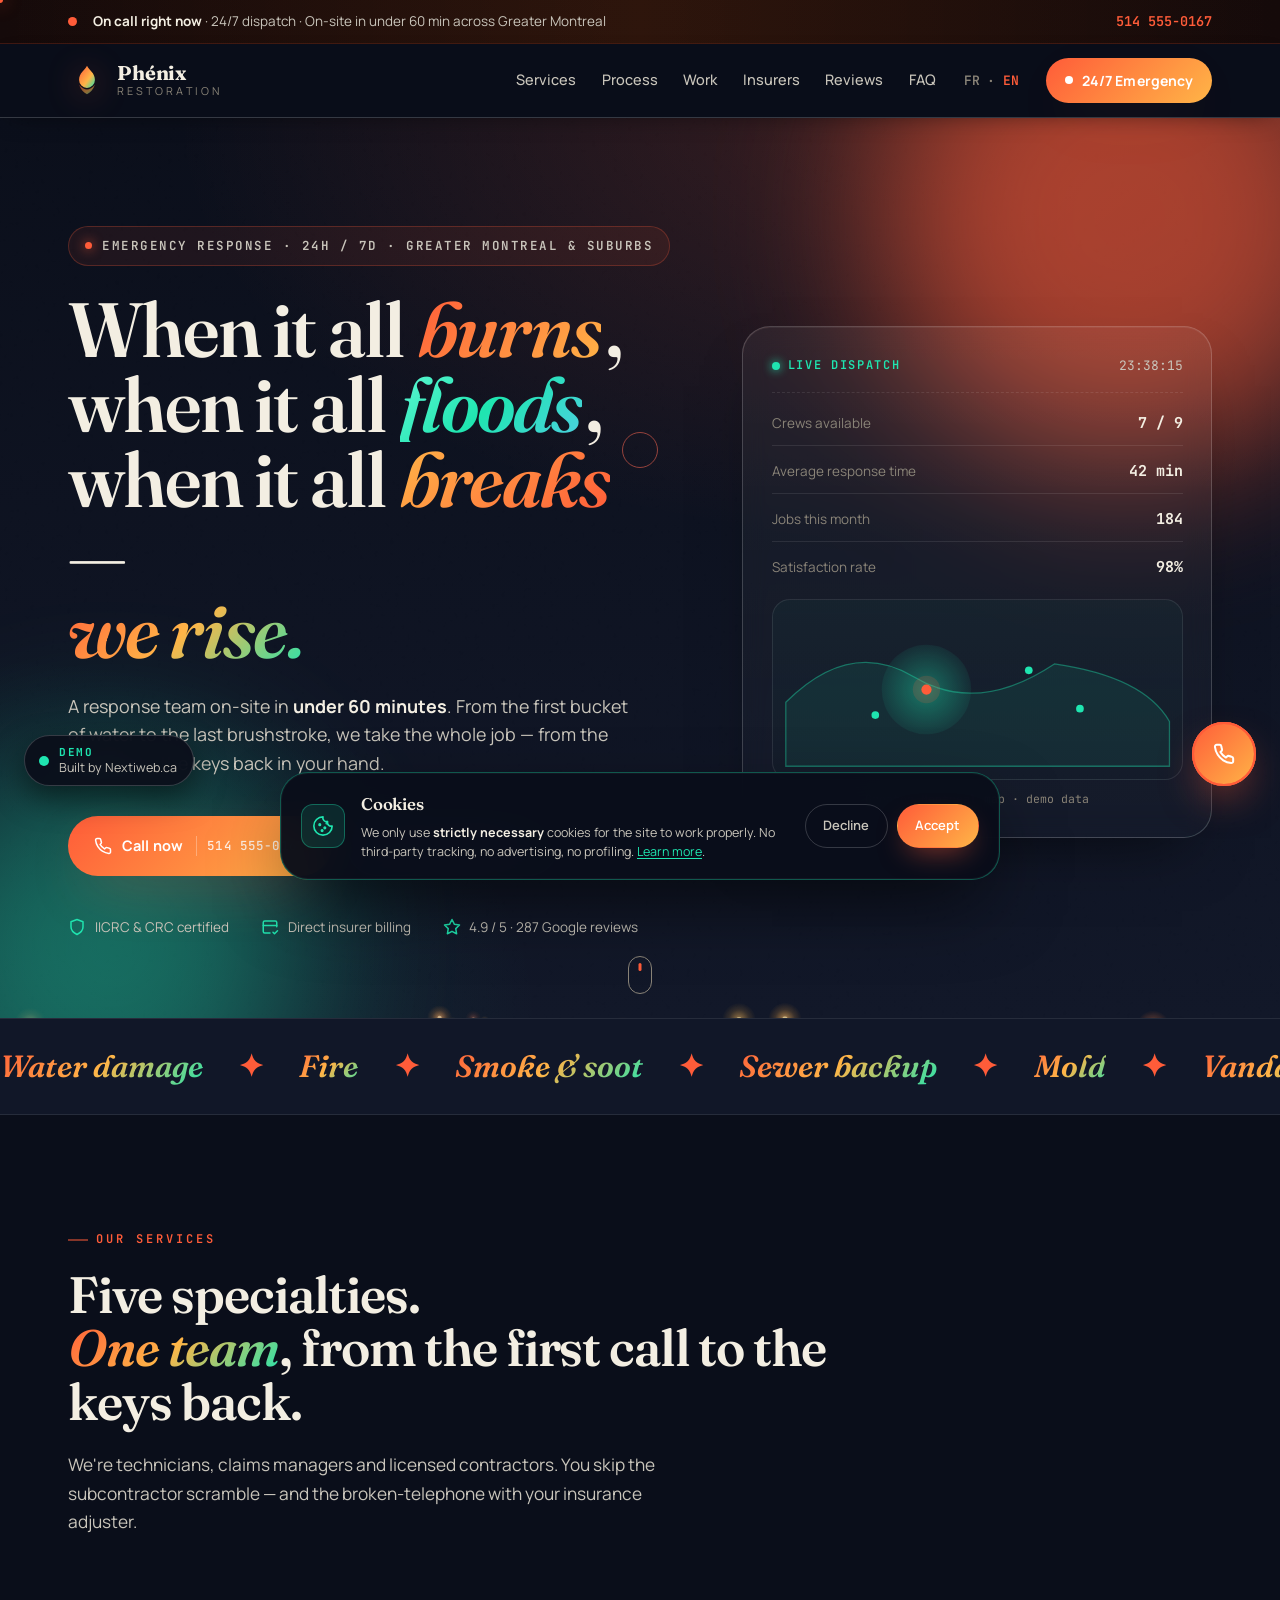
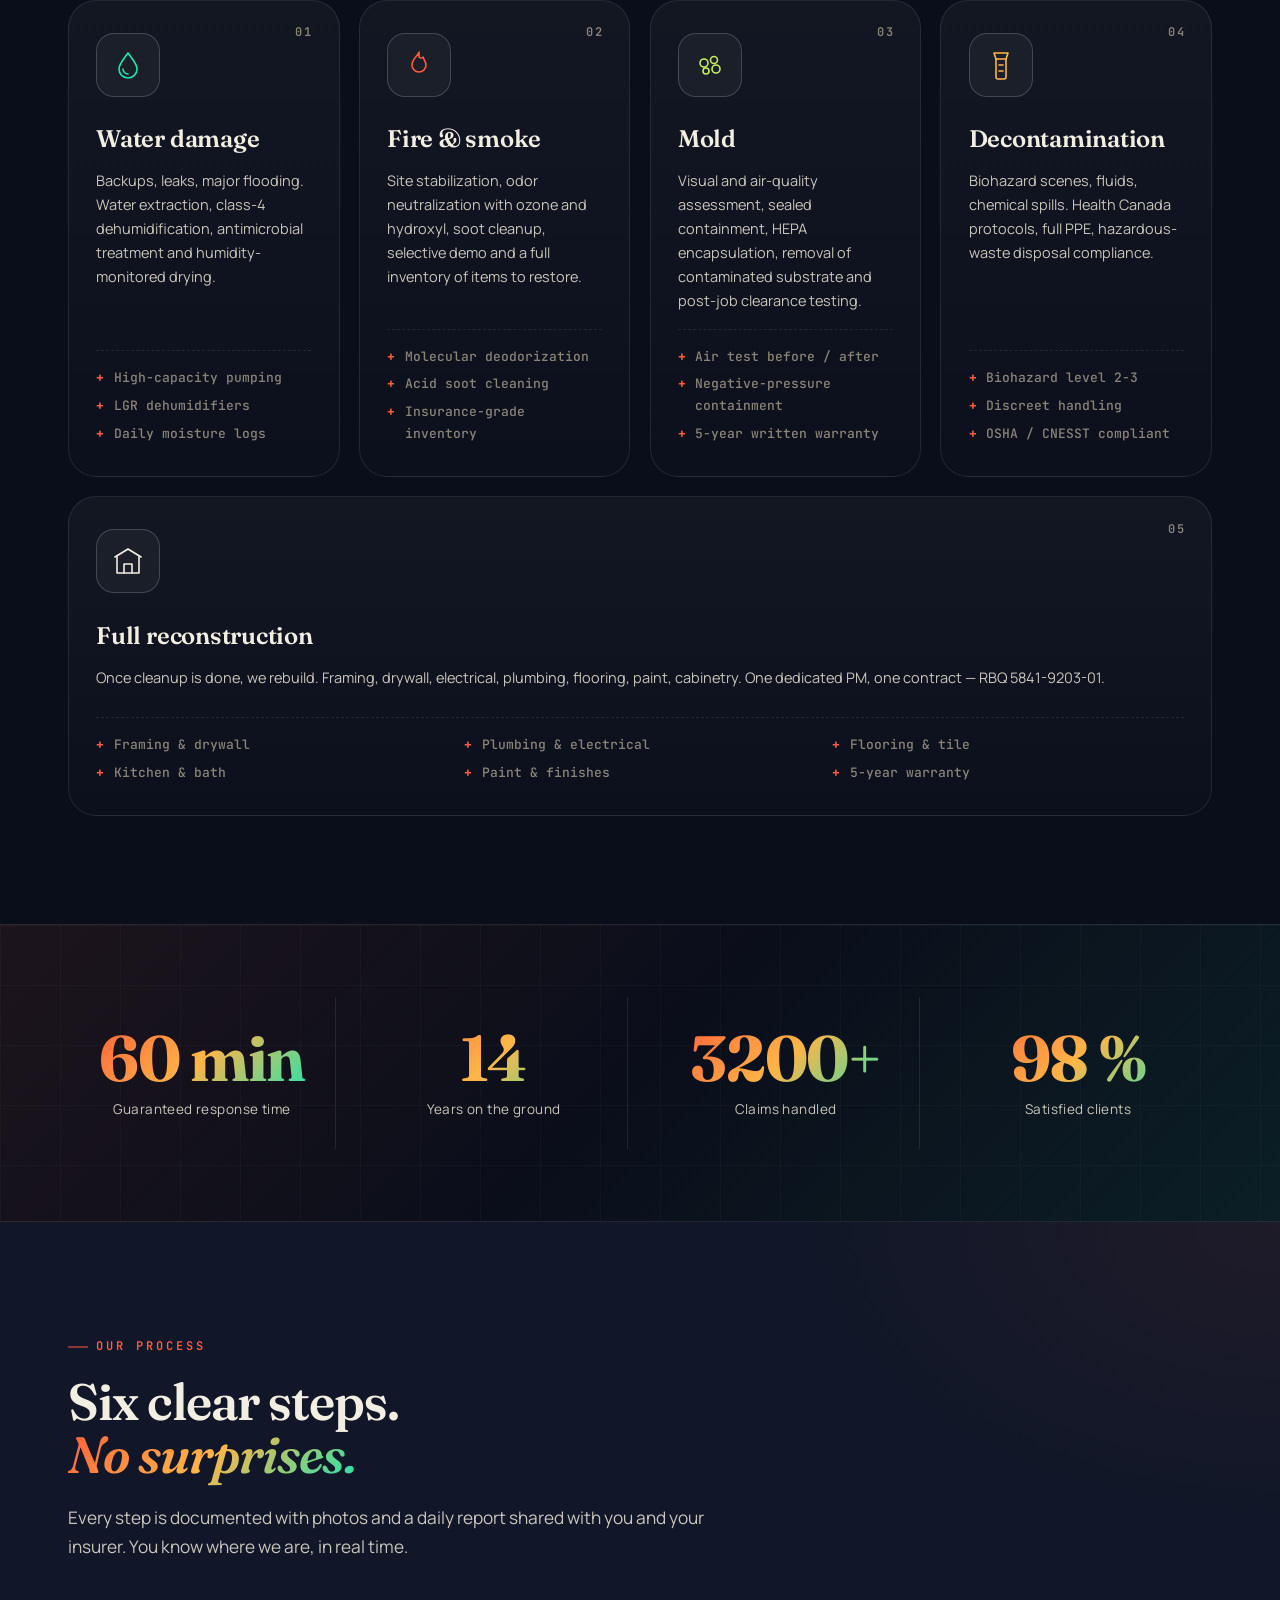
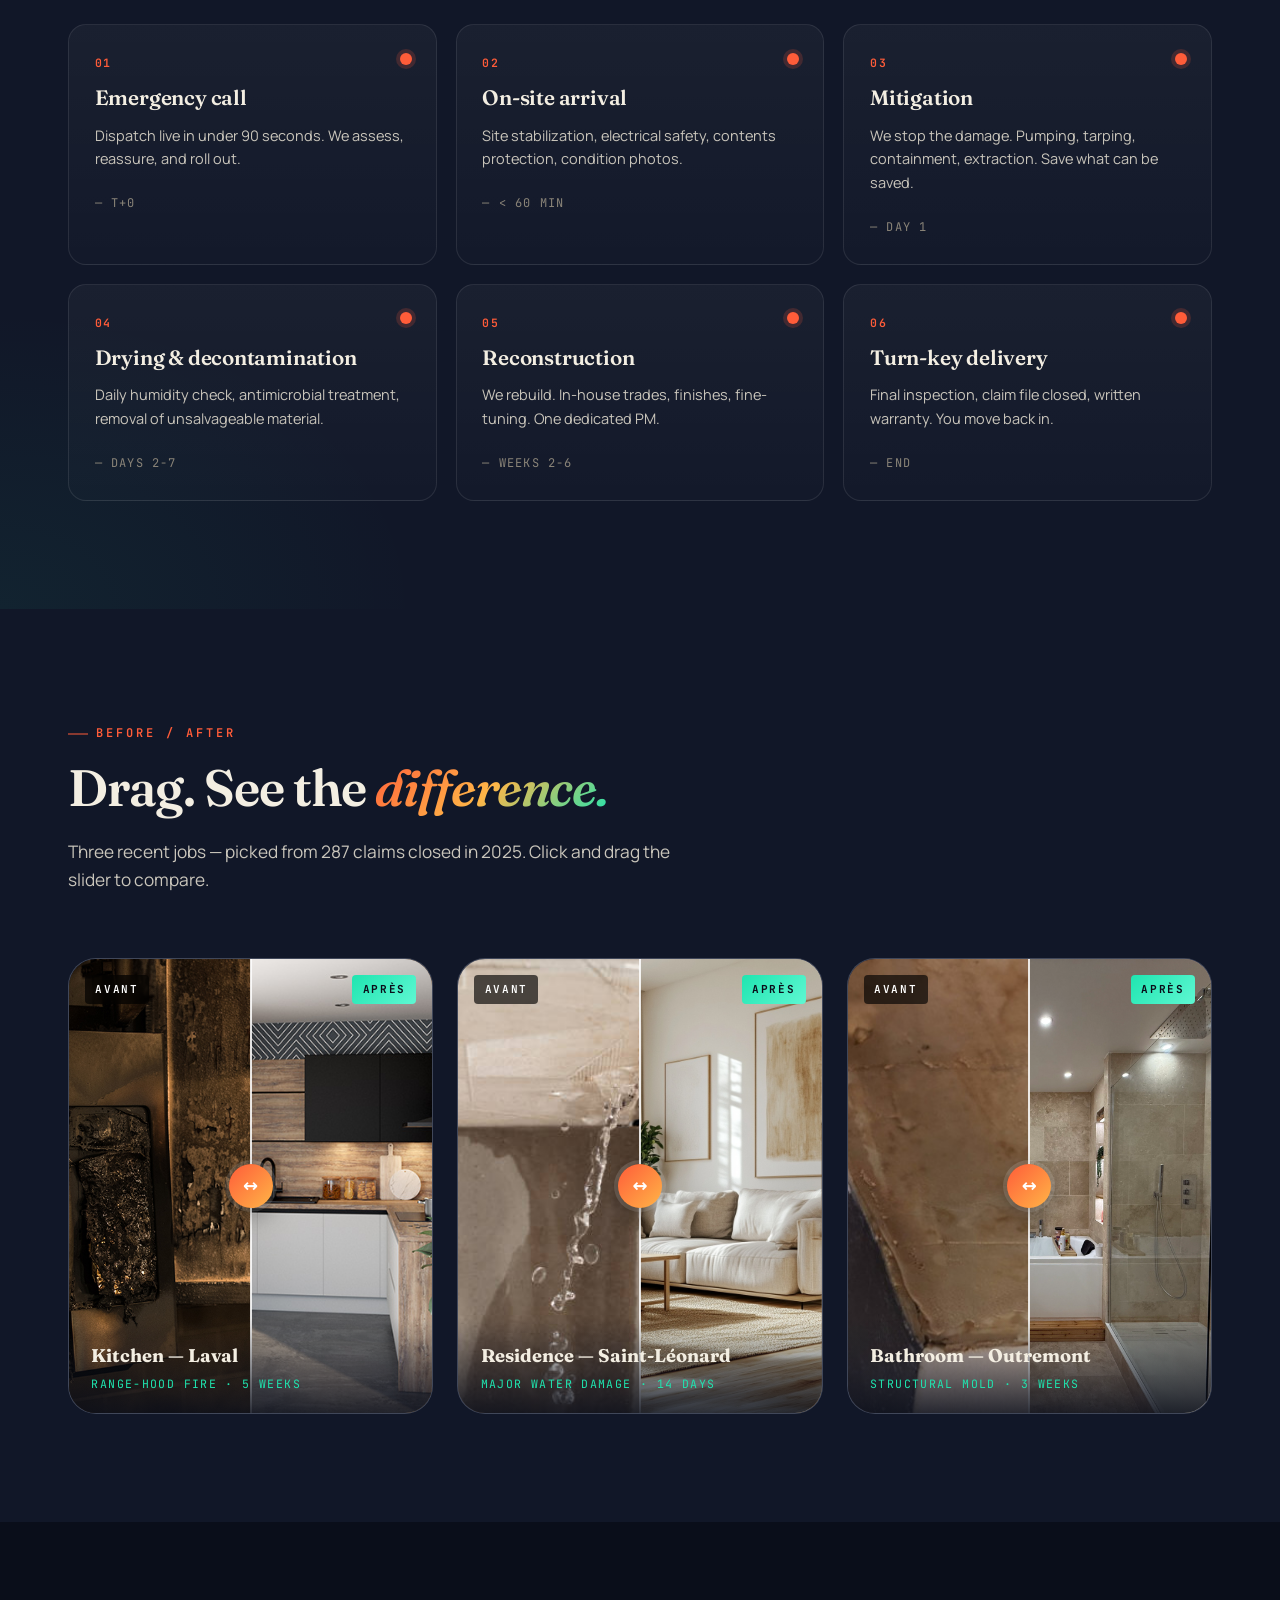
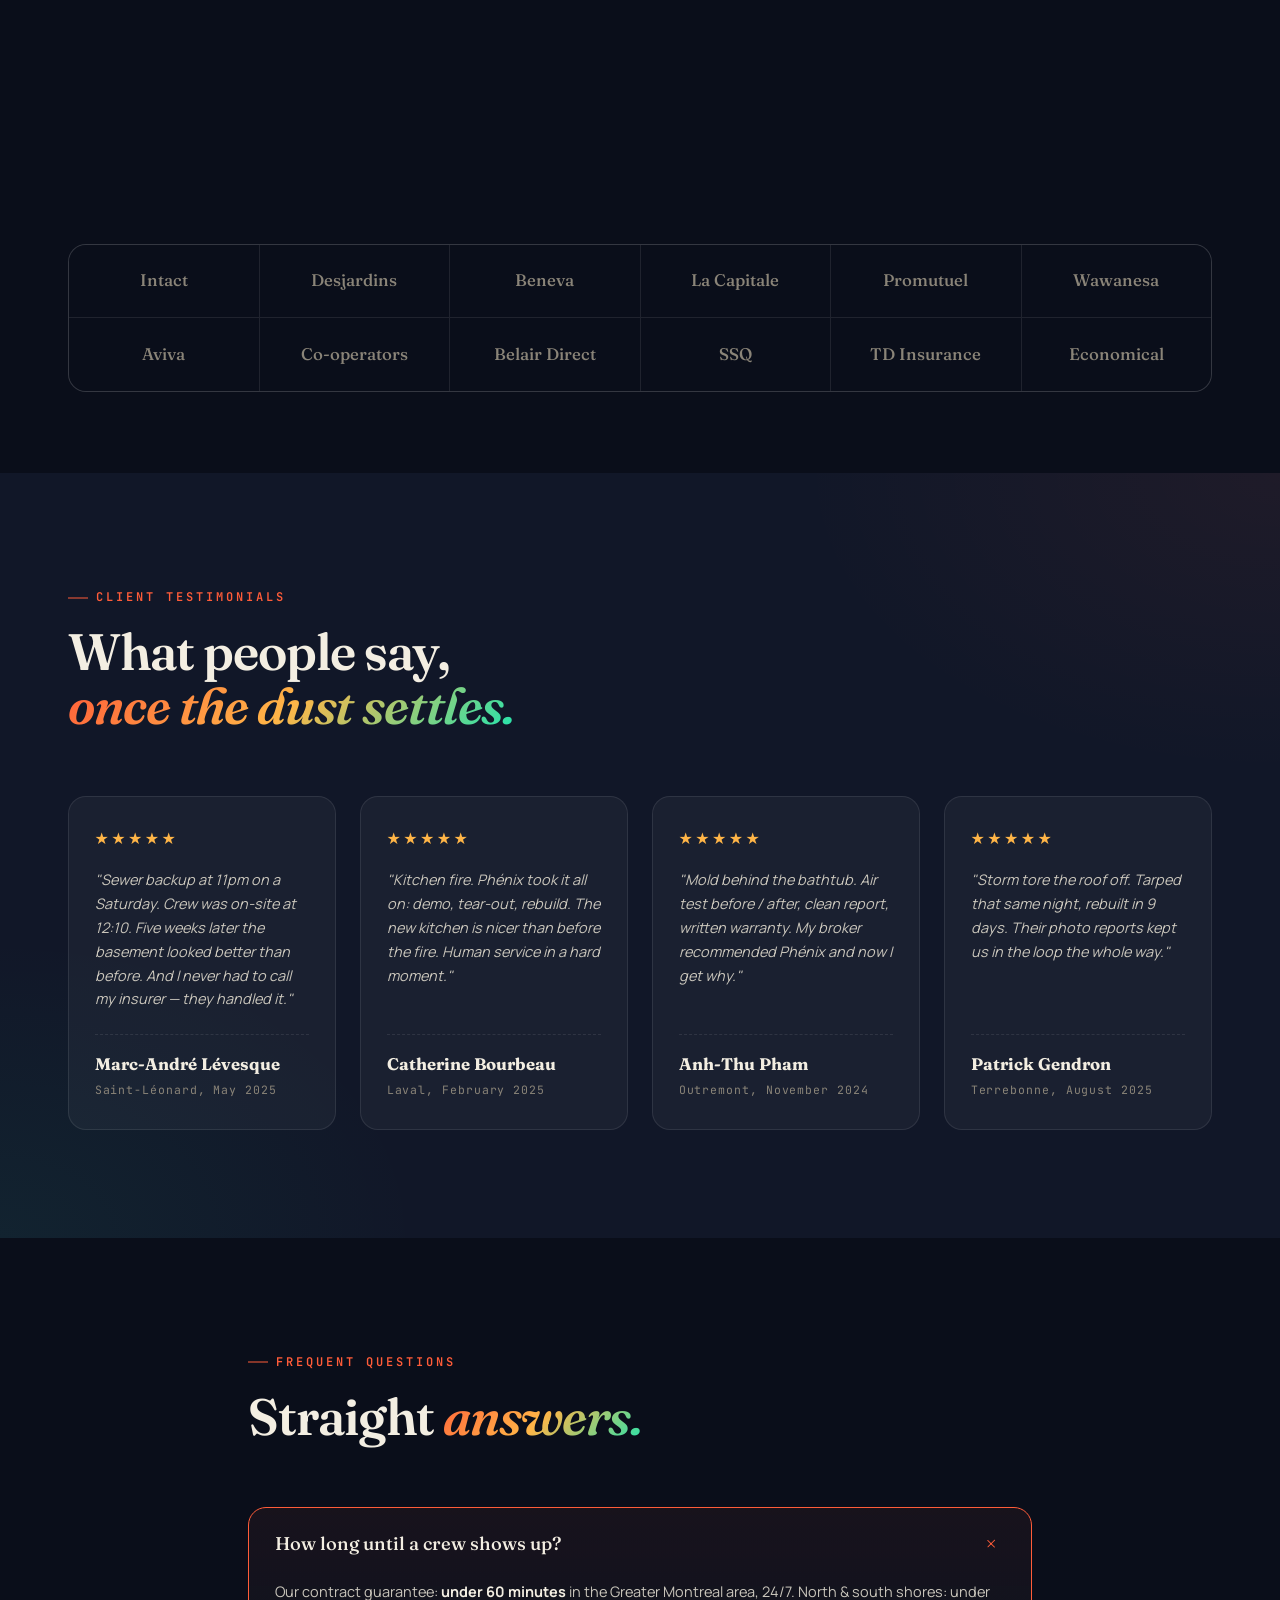
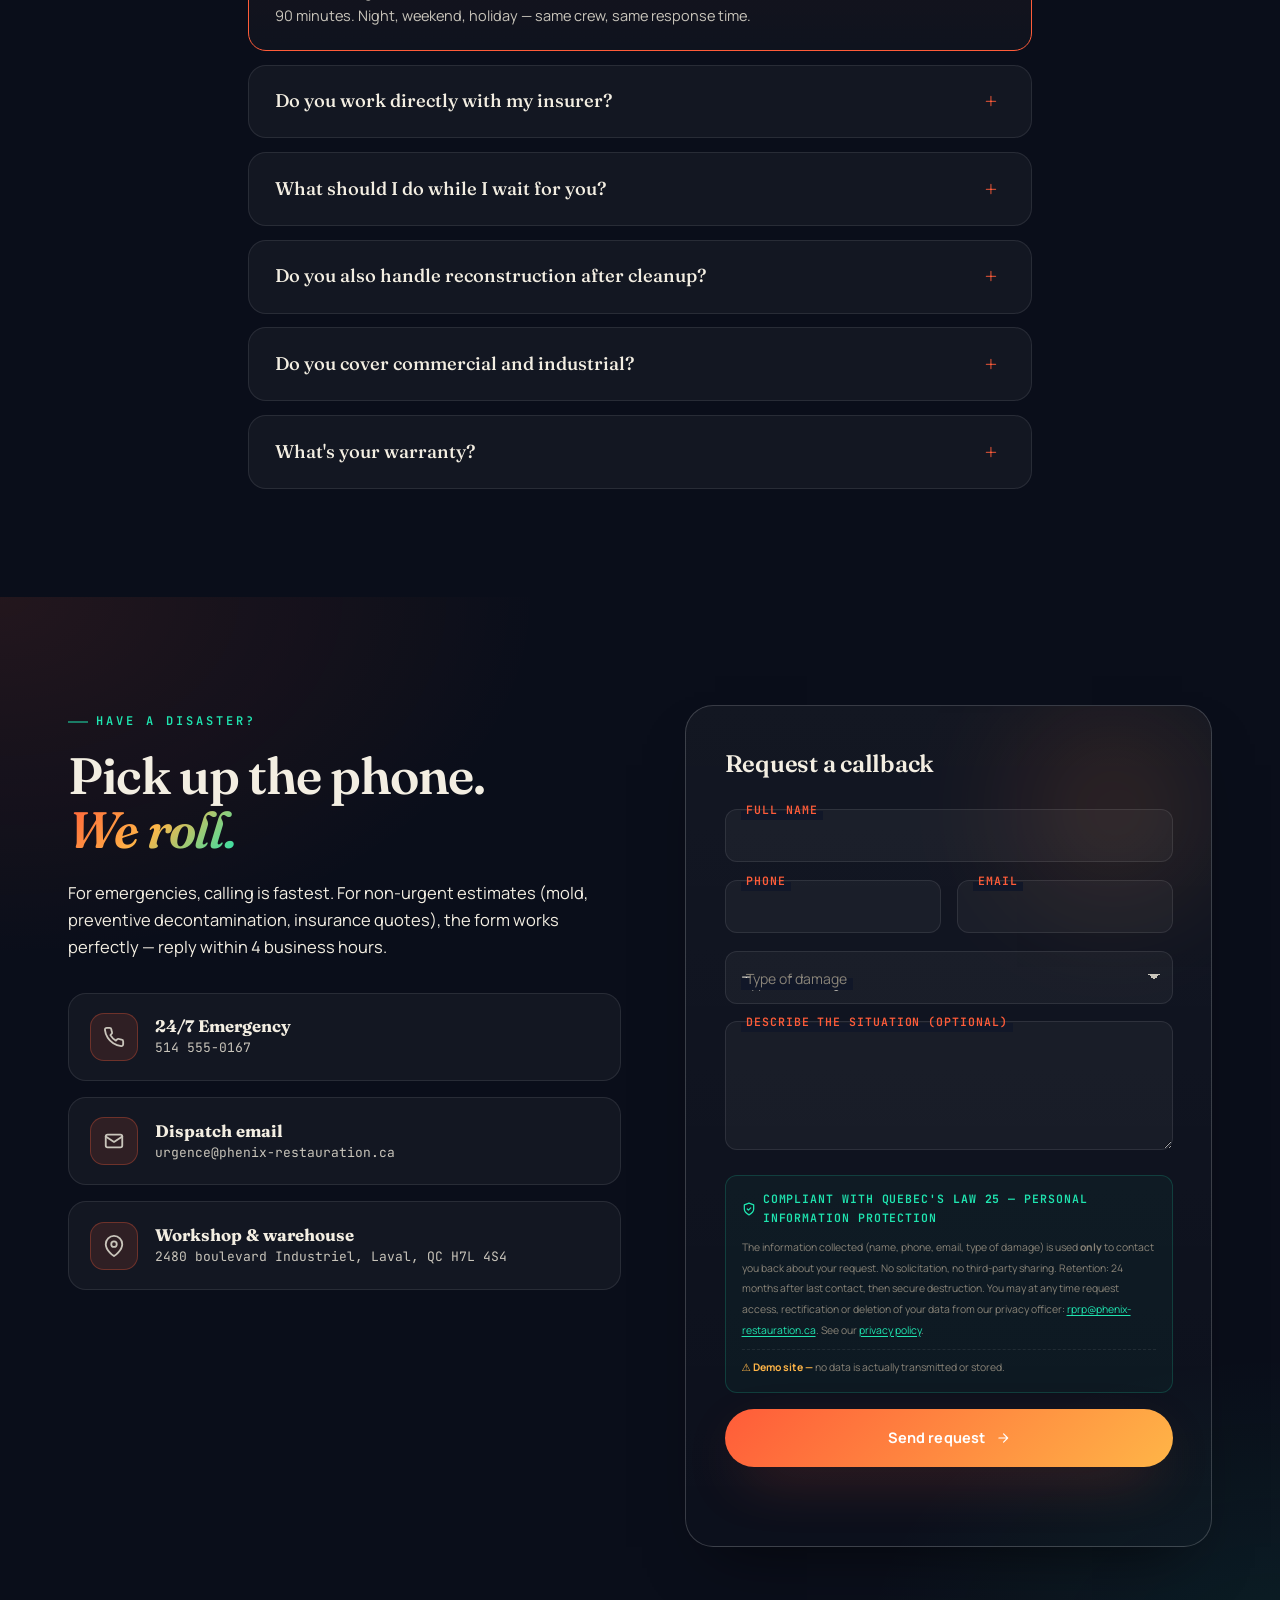
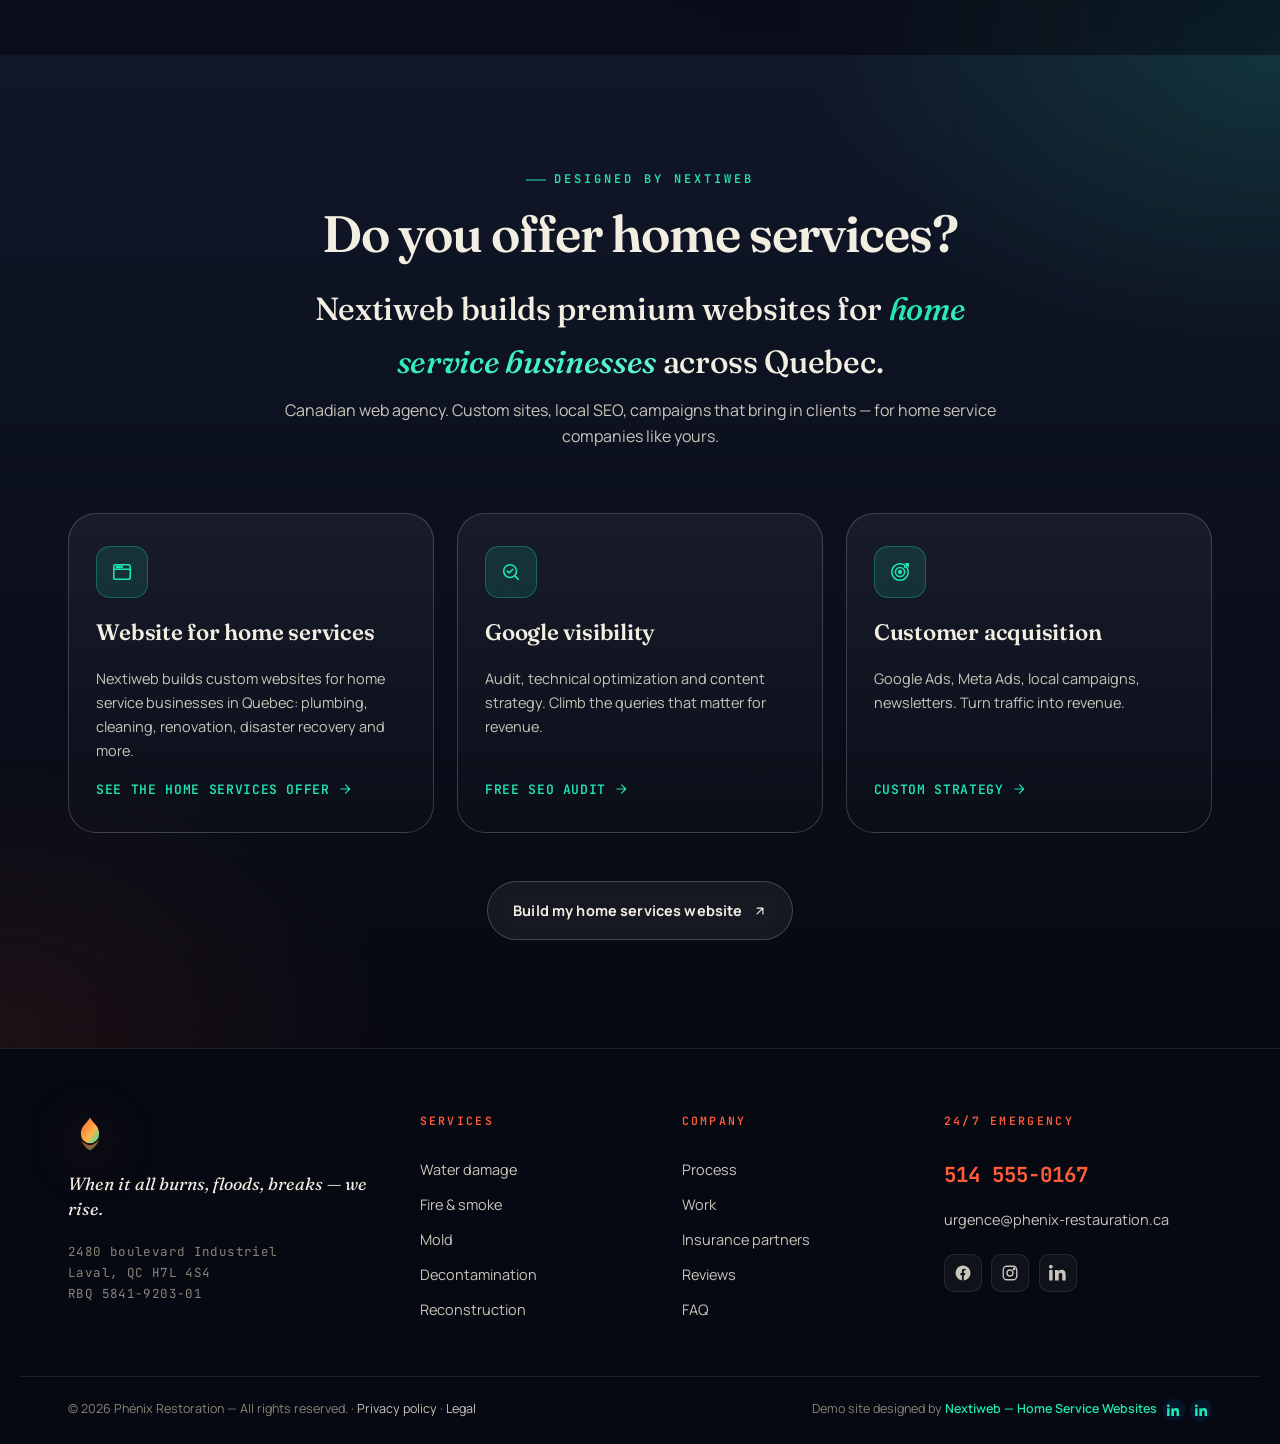
==== commit 99b6e9aa: "Fix navigation agentique : aside->div pour cookie banner (role=dialog valide) - <aside role='dialog'" ====
--- a/index-en.html
+++ b/index-en.html
@@ -838,7 +838,7 @@
   </a>
 
   <!-- ============ COOKIE CONSENT (Law 25) ============ -->
-  <aside class="cookie-banner" id="cookieBanner" role="dialog" aria-labelledby="cookieTitle" aria-describedby="cookieDesc" hidden>
+  <div class="cookie-banner" id="cookieBanner" role="dialog" aria-labelledby="cookieTitle" aria-describedby="cookieDesc" aria-modal="true" hidden>
     <div class="cookie-banner__inner">
       <div class="cookie-banner__icon" aria-hidden="true">
         <svg viewBox="0 0 24 24" width="22" height="22" fill="none" stroke="currentColor" stroke-width="1.8" stroke-linecap="round" stroke-linejoin="round"><path d="M12 2a10 10 0 1 0 10 10 4 4 0 0 1-5-5 4 4 0 0 1-5-5z"/><circle cx="8.5" cy="10.5" r=".8" fill="currentColor"/><circle cx="14" cy="14" r=".8" fill="currentColor"/><circle cx="11" cy="17" r=".8" fill="currentColor"/><circle cx="16" cy="9" r=".5" fill="currentColor"/></svg>
@@ -852,7 +852,7 @@
         <button type="button" class="cookie-btn cookie-btn--primary" id="cookieAccept">Accept</button>
       </div>
     </div>
-  </aside>
+  </div>
 
   <script src="js/main.js" defer></script>
 </body>
